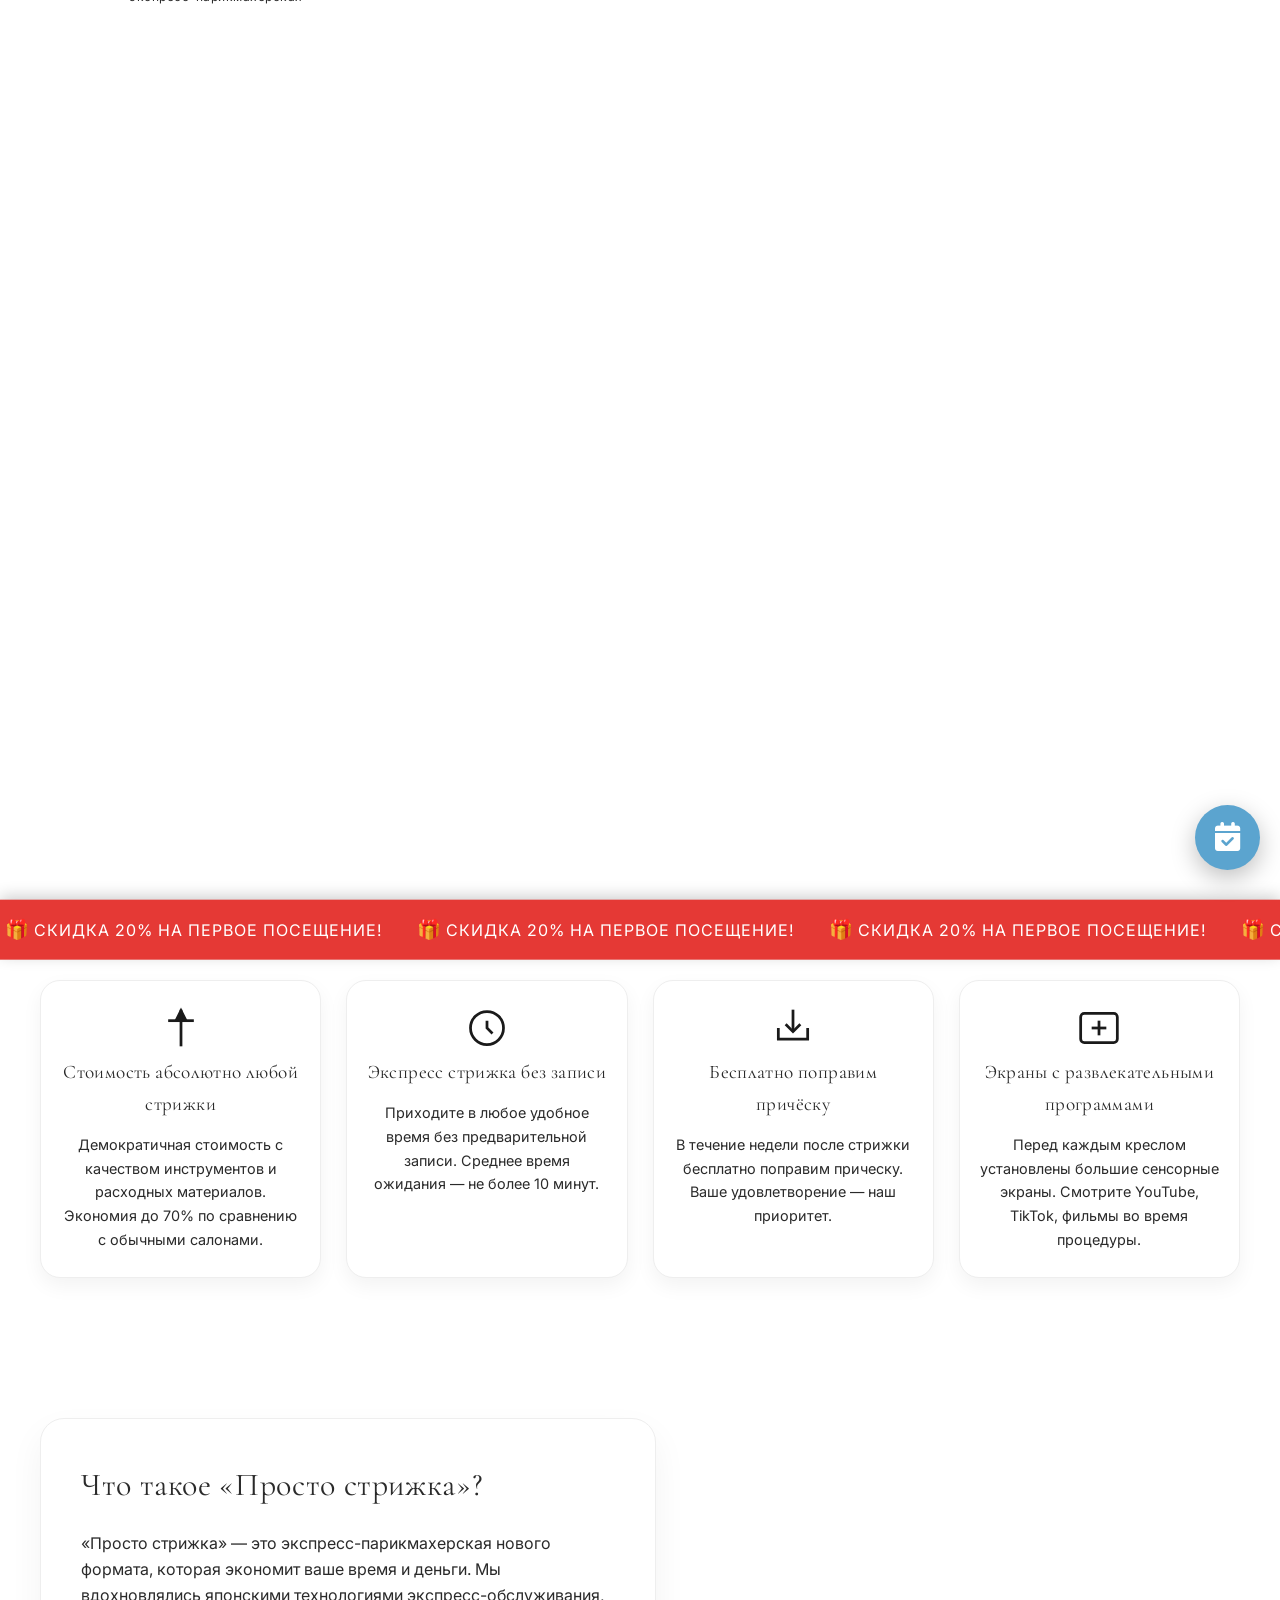
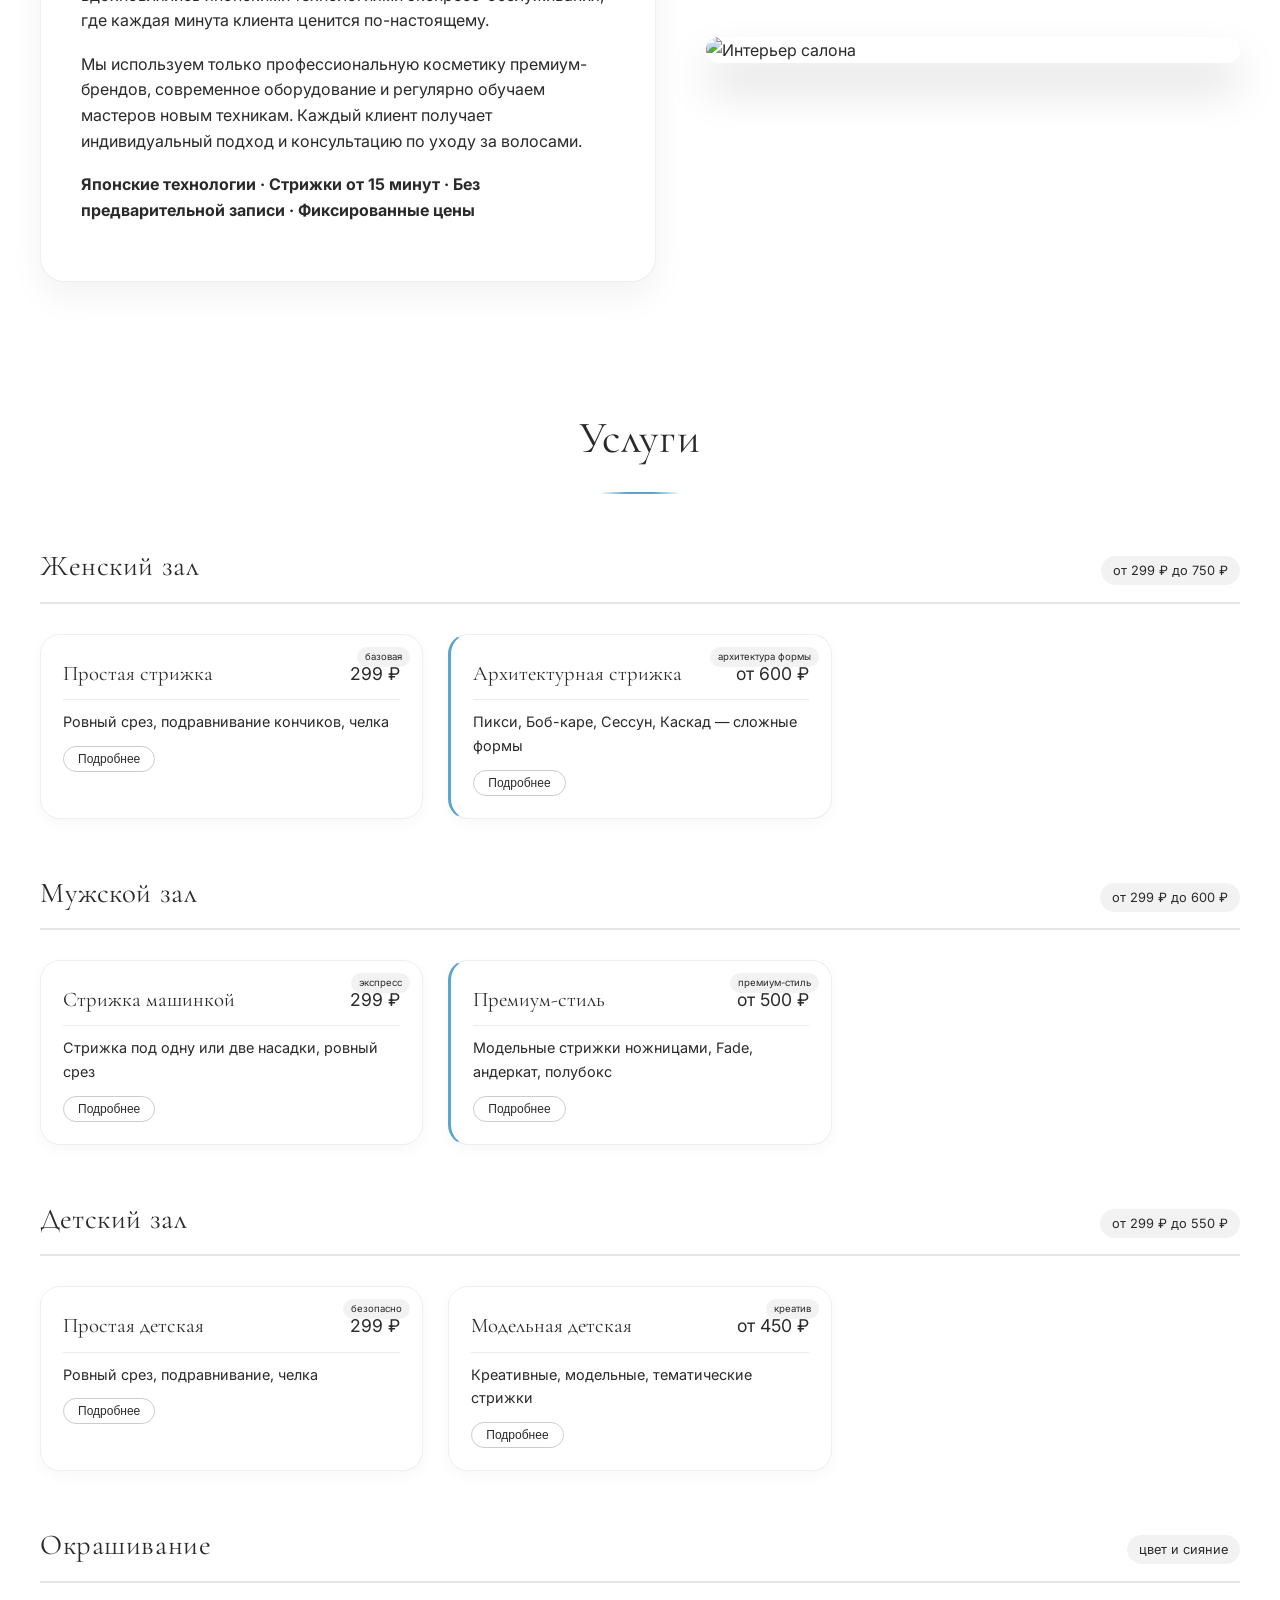
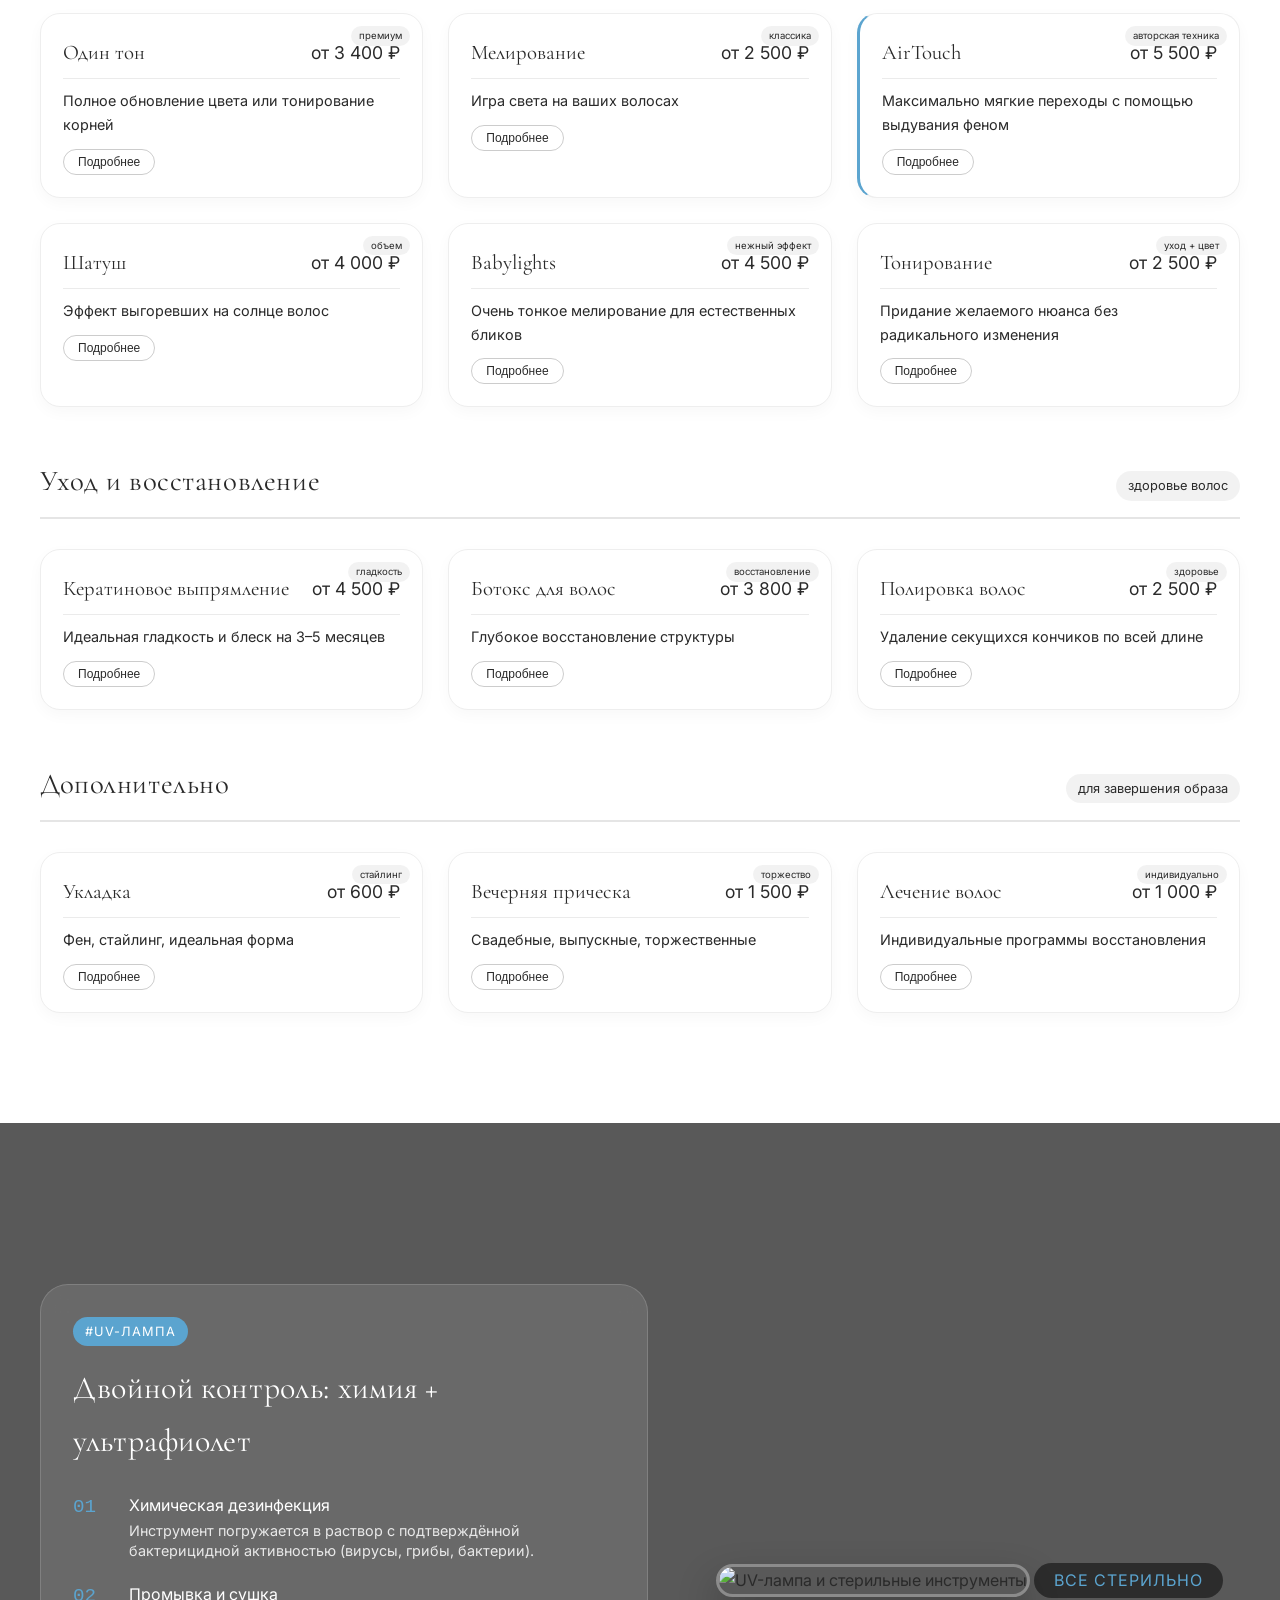
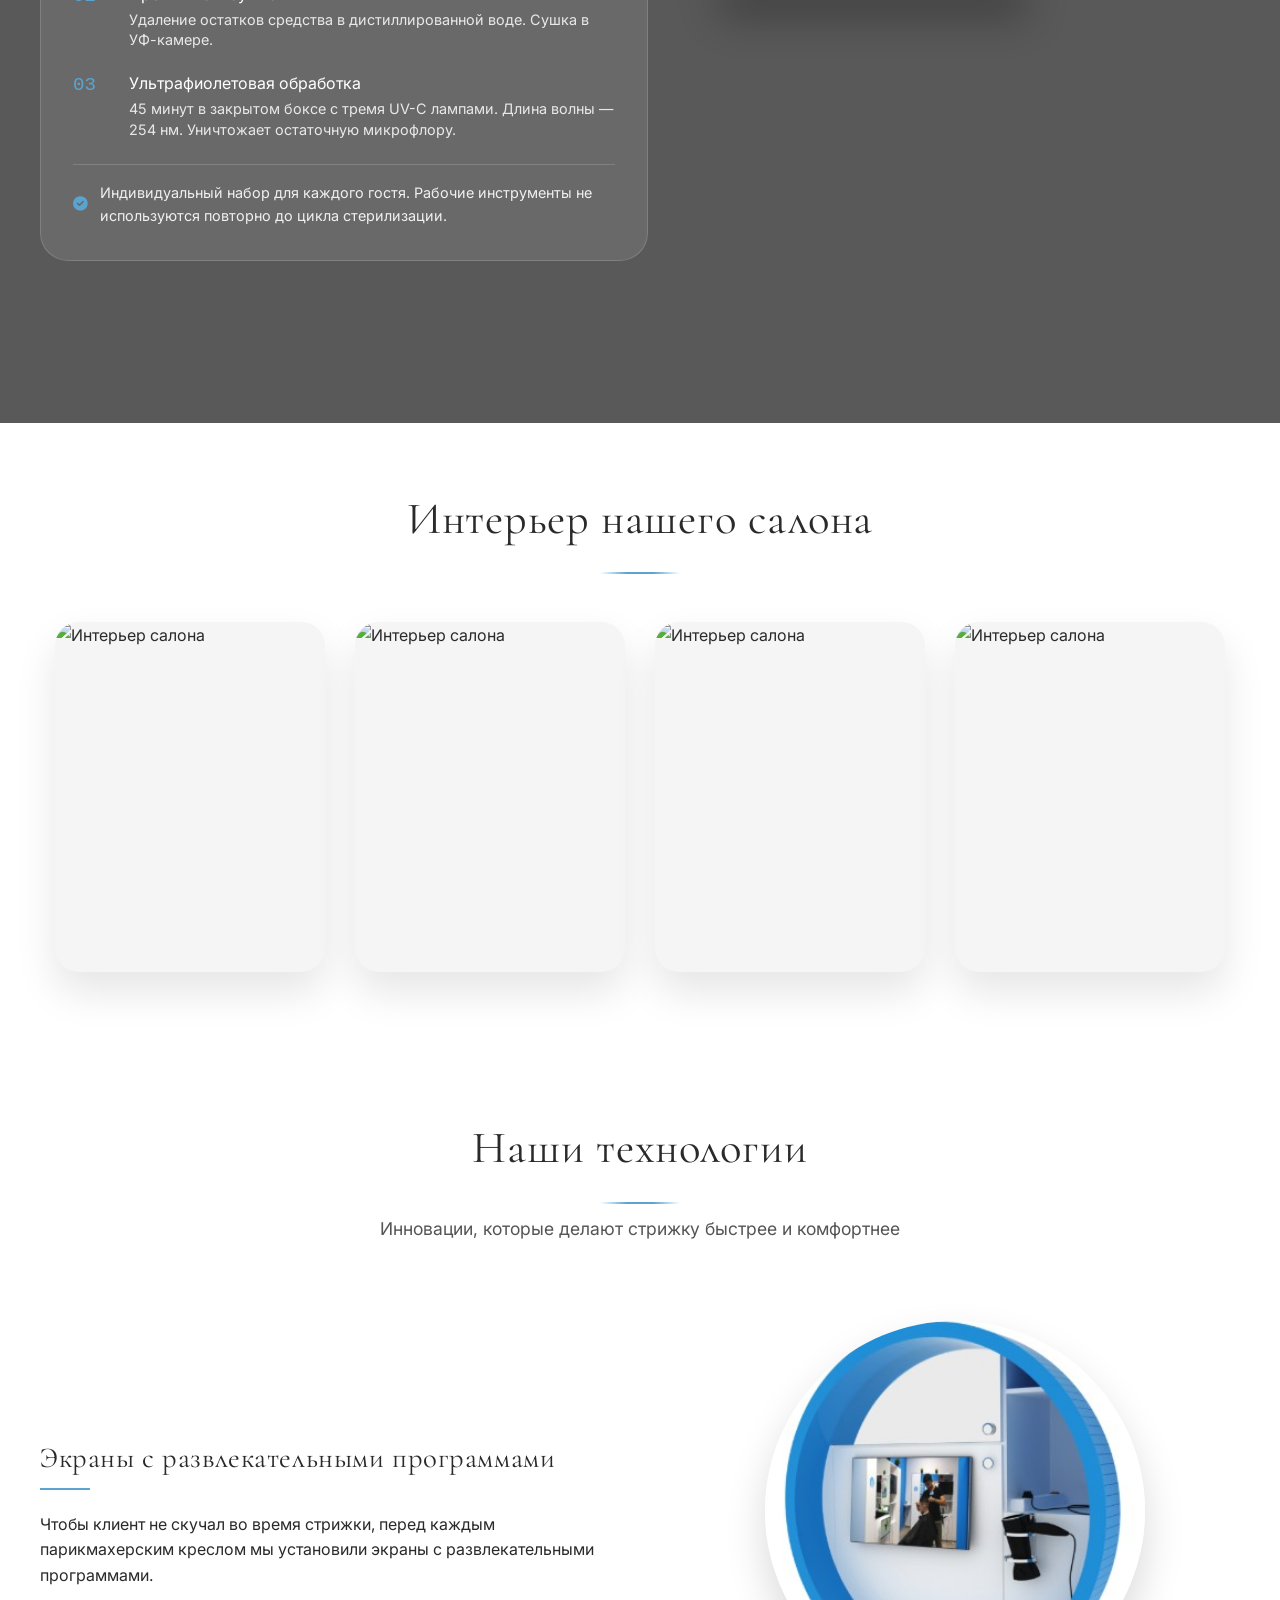
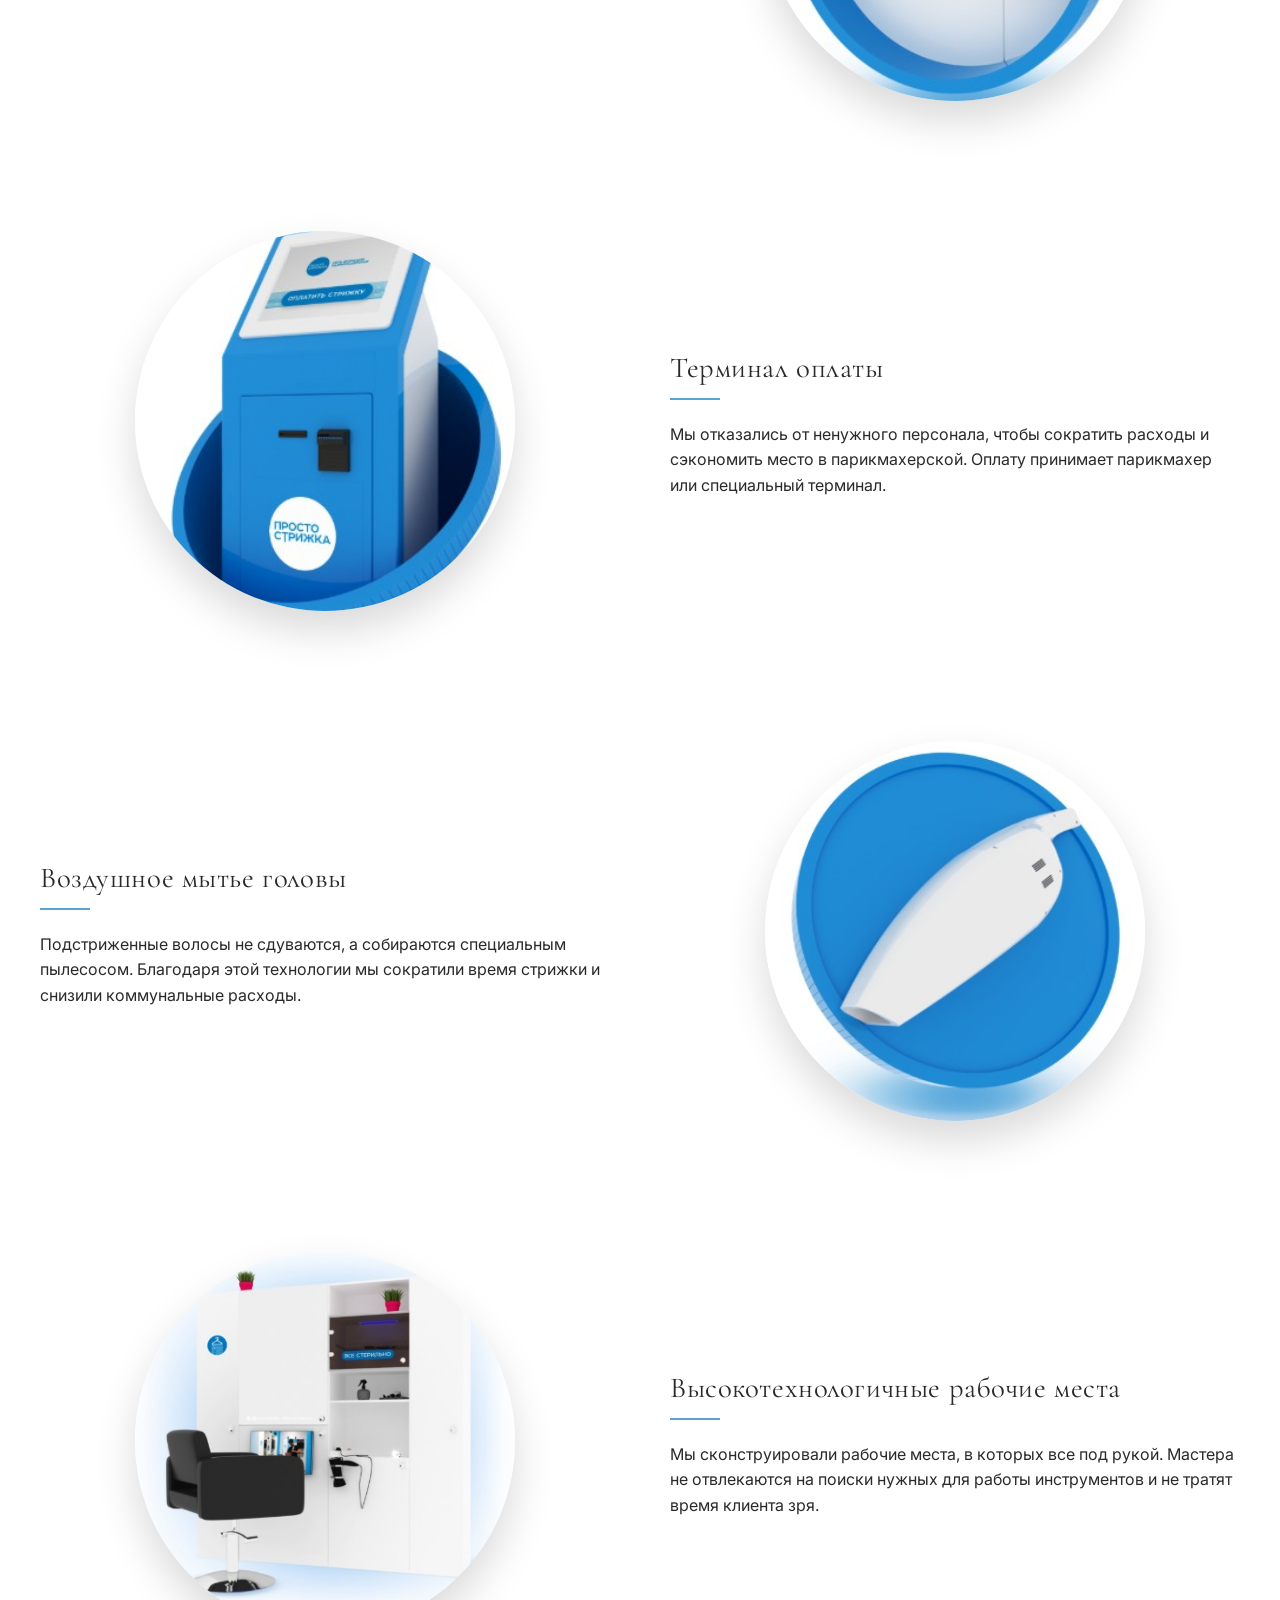
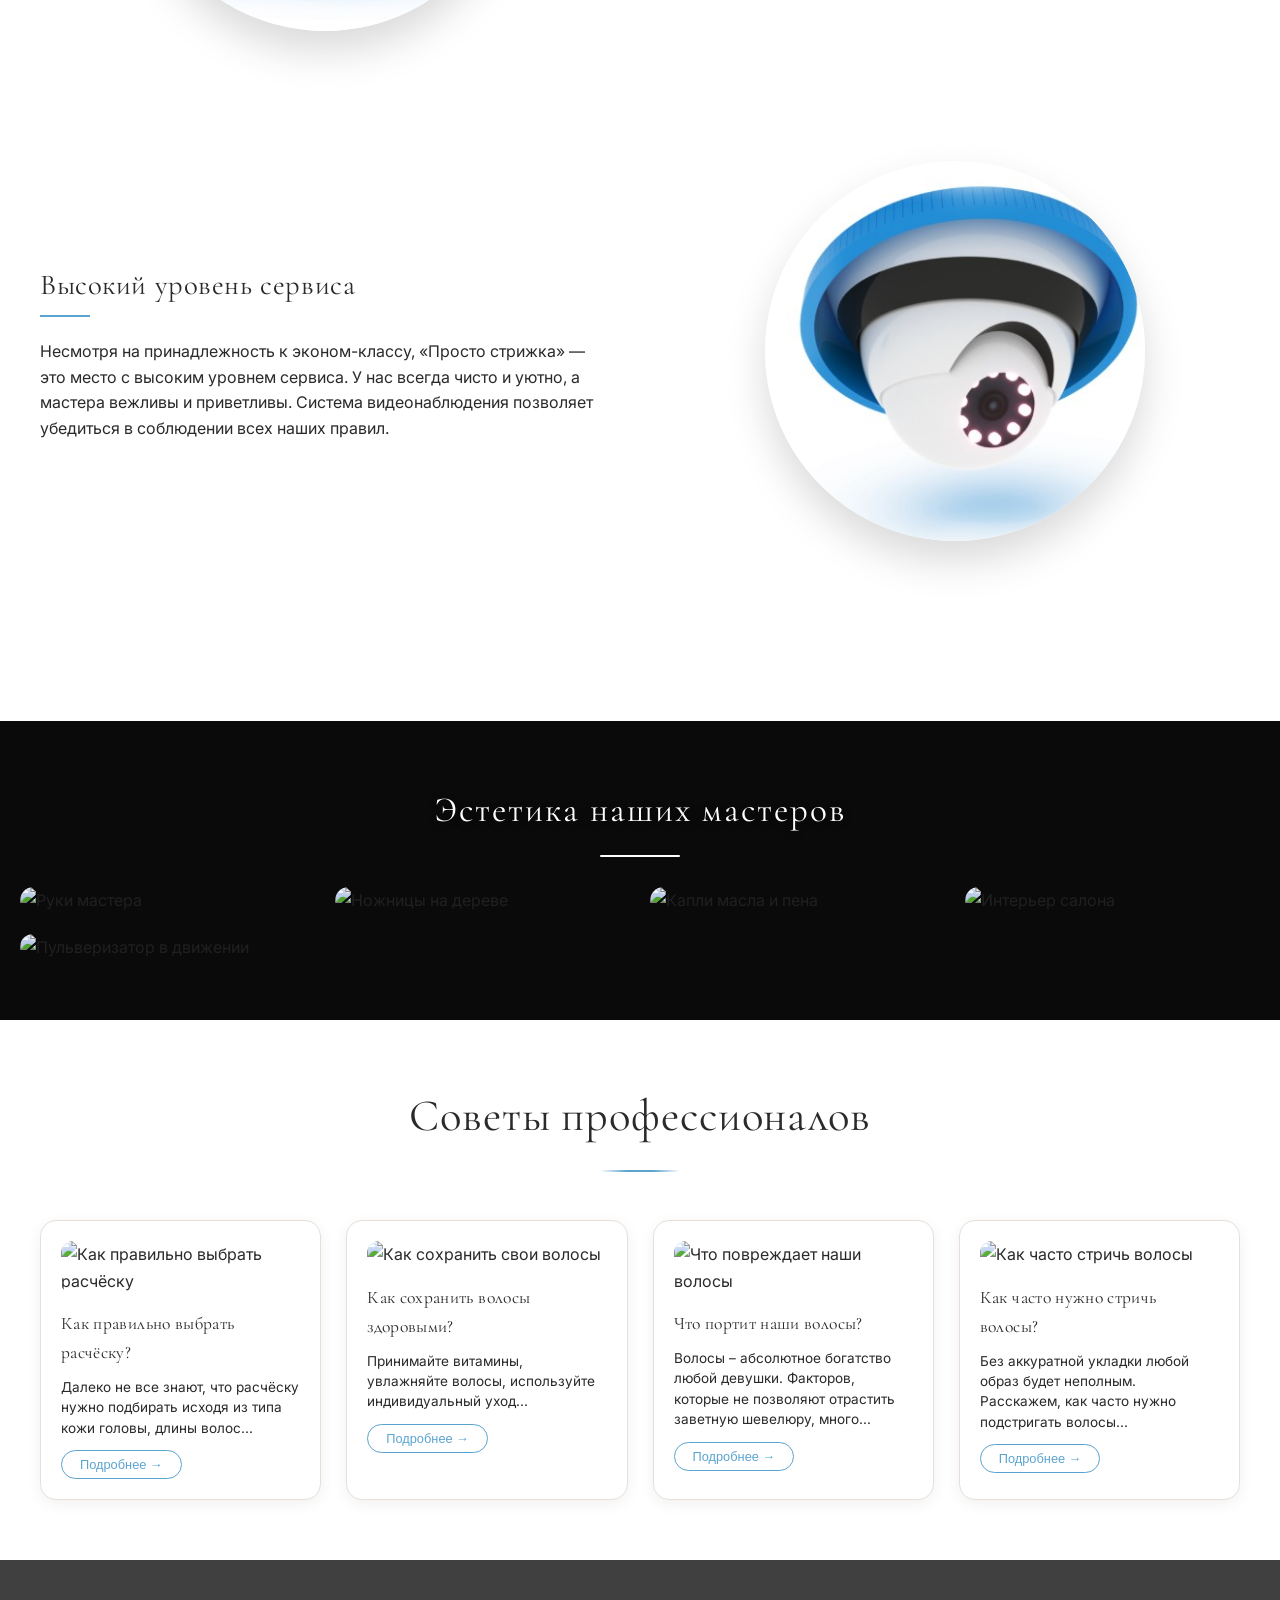
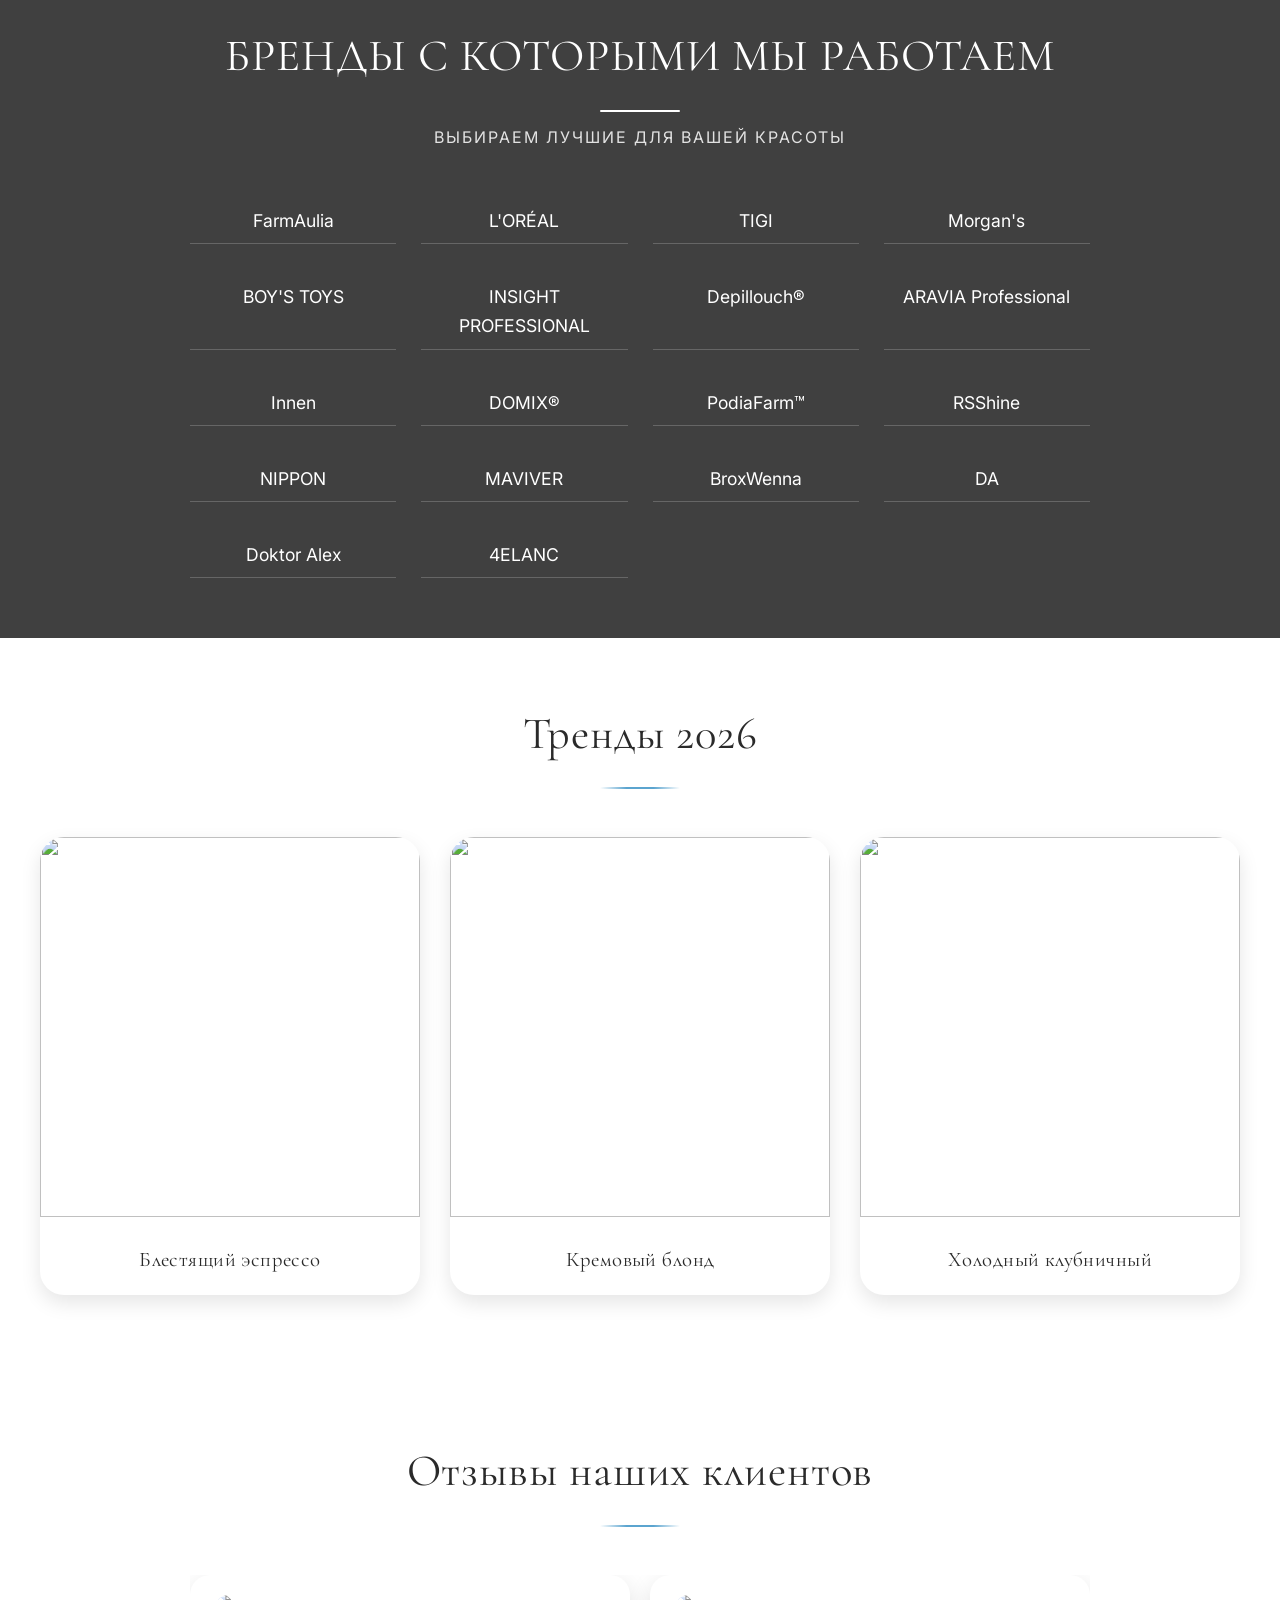
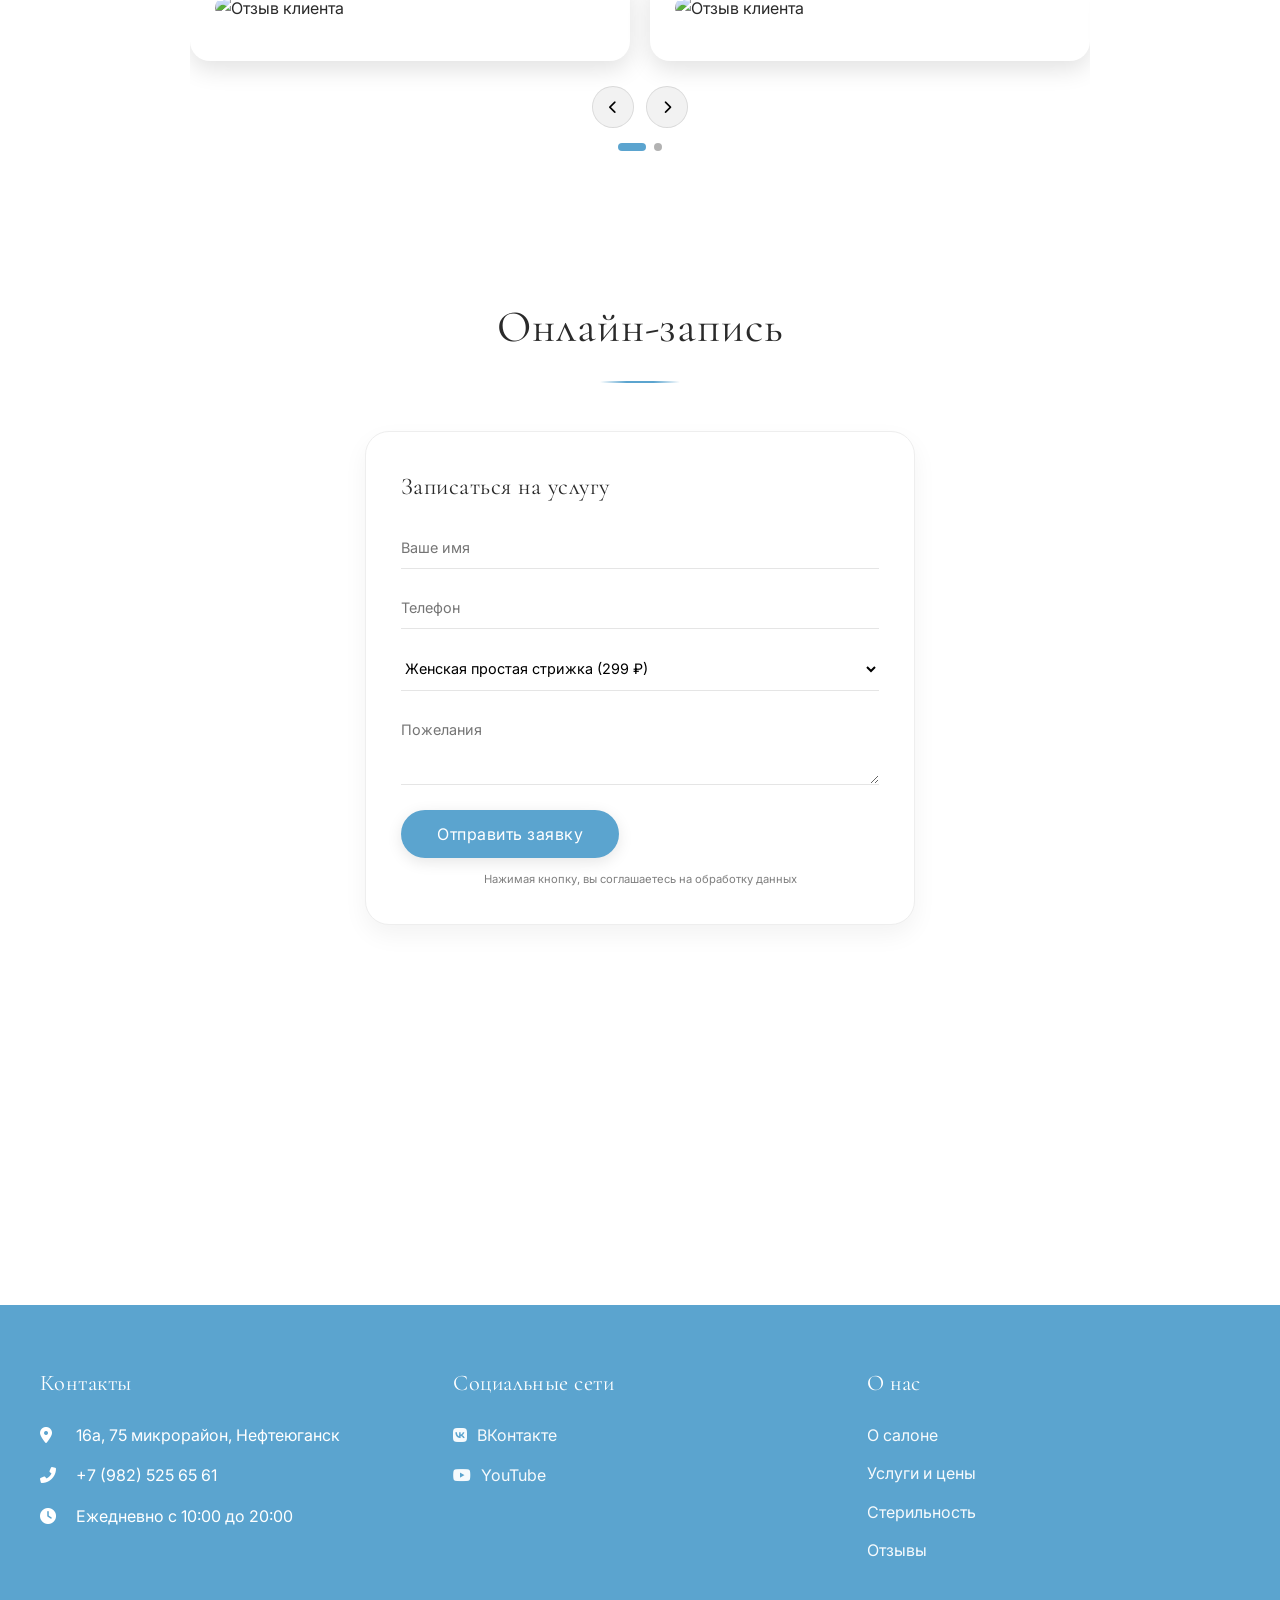
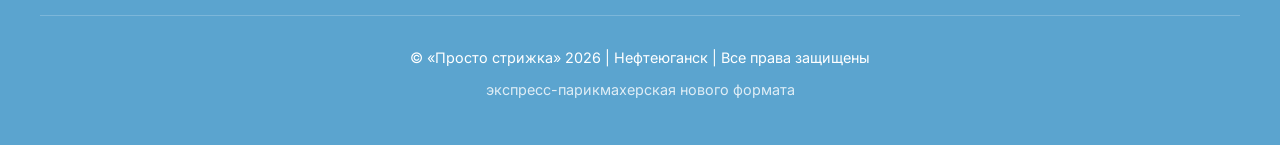
==== index.html @ 7e56ff5d "Update index.html" ====
<!DOCTYPE html>
<html lang="ru">
<head>
    <meta charset="UTF-8">
    <meta name="viewport" content="width=device-width, initial-scale=1.0, maximum-scale=1.0, user-scalable=yes">
    <meta name="description" content="Экспресс-парикмахерская «Просто стрижка» в Нефтеюганске. Стрижки от 299 ₽, окрашивание, уход. Абсолютная стерильность и премиальный сервис.">
    <title>Просто стрижка | Экспресс-парикмахерская в Нефтеюганске</title>
    <link rel="preconnect" href="https://fonts.googleapis.com">
    <link rel="preconnect" href="https://fonts.gstatic.com" crossorigin>
    <link href="https://fonts.googleapis.com/css2?family=Inter:opsz,wght@14..32,300;400;500;600;700;800&family=Cormorant+Garamond:wght@300;400;500;600;700&display=swap" rel="stylesheet">
    <link rel="stylesheet" href="https://cdnjs.cloudflare.com/ajax/libs/font-awesome/6.0.0-beta3/css/all.min.css">
    <link rel="stylesheet" href="style.css">
</head>
<body>

<header id="mainHeader">
    <div class="container header-content">
        <div class="logo-container">
            <img class="logo-img" src="https://avatars.mds.yandex.net/get-altay/2369616/2a000001750e7585d3fc89d30be9c4c4d6e3/S_height" alt="Логотип">
            <div class="logo-text">
                <div class="logo-title">ПРОСТО СТРИЖКА</div>
                <span class="logo-subtitle">экспресс-парикмахерская</span>
            </div>
        </div>
        <div class="burger-menu" id="burgerMenu">
            <span></span>
            <span></span>
            <span></span>
        </div>
        <div class="nav-links" id="navLinks">
            <a href="#about">О нас</a>
            <a href="#services">Услуги</a>
            <a href="#sterility">Стерильность</a>
            <a href="#interior">Интерьер</a>
            <a href="#features">Технологии</a>
            <a href="#aesthetics">Эстетика</a>
            <a href="#tips">Советы</a>
            <a href="#brands">Бренды</a>
            <a href="#trends">Тренды</a>
            <a href="#reviews">Отзывы</a>
        </div>
    </div>
</header>

<a href="#booking" class="floating-btn" id="floatingBtn">
    <i class="fas fa-calendar-check"></i>
    <span>Онлайн-запись</span>
</a>

<!-- БЕГУЩАЯ СТРОКА -->
<div class="fixed-marquee" id="fixedMarquee">
    <div class="marquee-content">
        <span class="discount-icon">🎁</span><span class="discount-text">СКИДКА 20% НА ПЕРВОЕ ПОСЕЩЕНИЕ!</span><span class="discount-icon">🎁</span><span class="discount-text">СКИДКА 20% НА ПЕРВОЕ ПОСЕЩЕНИЕ!</span><span class="discount-icon">🎁</span><span class="discount-text">СКИДКА 20% НА ПЕРВОЕ ПОСЕЩЕНИЕ!</span><span class="discount-icon">🎁</span><span class="discount-text">СКИДКА 20% НА ПЕРВОЕ ПОСЕЩЕНИЕ!</span><span class="discount-icon">🎁</span><span class="discount-text">СКИДКА 20% НА ПЕРВОЕ ПОСЕЩЕНИЕ!</span><span class="discount-icon">🎁</span><span class="discount-text">СКИДКА 20% НА ПЕРВОЕ ПОСЕЩЕНИЕ!</span><span class="discount-icon">🎁</span><span class="discount-text">СКИДКА 20% НА ПЕРВОЕ ПОСЕЩЕНИЕ!</span><span class="discount-icon">🎁</span><span class="discount-text">СКИДКА 20% НА ПЕРВОЕ ПОСЕЩЕНИЕ!</span>
    </div>
</div>

<main>
    <section class="hero">
        <div class="container hero-content"></div>
    </section>

    <section class="section-padding features-section">
        <div class="container">
            <div class="features-grid">
                <div class="feature-card">
                    <div class="feature-icon"><svg width="44" height="44" viewBox="0 0 24 24" fill="none"><path d="M12 2L15 8H9L12 2Z" fill="#1A1A1A" stroke="#1A1A1A"/><path d="M12 2V22" stroke="#1A1A1A" stroke-width="1.5"/><path d="M5 8H19" stroke="#1A1A1A" stroke-width="1.5"/></svg></div>
                    <h3>Стоимость абсолютно любой стрижки</h3>
                    <p>Демократичная стоимость с качеством инструментов и расходных материалов. Экономия до 70% по сравнению с обычными салонами.</p>
                </div>
                <div class="feature-card">
                    <div class="feature-icon"><svg width="44" height="44" viewBox="0 0 24 24" fill="none"><circle cx="12" cy="12" r="9" stroke="#1A1A1A" stroke-width="1.5"/><path d="M12 8V12L15 15" stroke="#1A1A1A" stroke-width="1.5"/></svg></div>
                    <h3>Экспресс стрижка без записи</h3>
                    <p>Приходите в любое удобное время без предварительной записи. Среднее время ожидания — не более 10 минут.</p>
                </div>
                <div class="feature-card">
                    <div class="feature-icon"><svg width="44" height="44" viewBox="0 0 24 24" fill="none"><path d="M20 12V18H4V12" stroke="#1A1A1A" stroke-width="1.5"/><path d="M12 2V14" stroke="#1A1A1A" stroke-width="1.5"/><path d="M8 10L12 14L16 10" stroke="#1A1A1A" stroke-width="1.5"/></svg></div>
                    <h3>Бесплатно поправим причёску</h3>
                    <p>В течение недели после стрижки бесплатно поправим прическу. Ваше удовлетворение — наш приоритет.</p>
                </div>
                <div class="feature-card">
                    <div class="feature-icon"><svg width="44" height="44" viewBox="0 0 24 24" fill="none"><rect x="2" y="4" width="20" height="16" rx="2" stroke="#1A1A1A" stroke-width="1.5"/><path d="M8 12H16" stroke="#1A1A1A" stroke-width="1.5"/><path d="M12 8V16" stroke="#1A1A1A" stroke-width="1.5"/></svg></div>
                    <h3>Экраны с развлекательными программами</h3>
                    <p>Перед каждым креслом установлены большие сенсорные экраны. Смотрите YouTube, TikTok, фильмы во время процедуры.</p>
                </div>
            </div>
        </div>
    </section>

    <section id="about" class="section-padding about-block">
        <div class="container about-content">
            <div class="about-text">
                <h3>Что такое «Просто стрижка»?</h3>
                <p>«Просто стрижка» — это экспресс-парикмахерская нового формата, которая экономит ваше время и деньги. Мы вдохновлялись японскими технологиями экспресс-обслуживания, где каждая минута клиента ценится по-настоящему.</p>
                <p>Мы используем только профессиональную косметику премиум-брендов, современное оборудование и регулярно обучаем мастеров новым техникам. Каждый клиент получает индивидуальный подход и консультацию по уходу за волосами.</p>
                <p><strong>Японские технологии · Стрижки от 15 минут · Без предварительной записи · Фиксированные цены</strong></p>
            </div>
            <div class="about-image">
                <img src="https://lh6.googleusercontent.com/proxy/D3lMmmr9z_qDONvoDU5z3NhKhPewVeHswWDCYJsMVS_Ircuypw1_5hx6X7KLfdEgjbaGpzyxsQB_GWnEeGwAA0pbI1xoWS_jg2i3LjBKcacIyG-m0lN5kjylAWhXzZ5jQkn9RA" alt="Интерьер салона">
            </div>
        </div>
    </section>

    <section id="services" class="services-section">
        <div class="container">
            <div class="section-header">
                <h2>Услуги</h2>
                <div class="section-line"></div>
            </div>
            
            <!-- Женский зал -->
            <div class="services-category">
                <div class="category-header">
                    <h3 class="category-title-light">Женский зал</h3>
                    <span class="category-tag">от 299 ₽ до 750 ₽</span>
                </div>
                <div class="services-grid">
                    <div class="service-card">
                        <div class="service-main">
                            <div class="service-name">Простая стрижка</div>
                            <div class="service-price">299 ₽</div>
                        </div>
                        <div class="service-short-desc">Ровный срез, подравнивание кончиков, челка</div>
                        <button class="service-detail-btn" data-service="simple_woman">Подробнее</button>
                        <div class="service-details-wrapper" style="display: none;">
                            <div class="details-grid">
                                <div class="detail-item"><span class="detail-label">Подравнивание кончиков</span><span class="detail-value">299 ₽</span></div>
                                <div class="detail-item"><span class="detail-label">Ровный срез любой длины</span><span class="detail-value">299 ₽</span></div>
                                <div class="detail-item"><span class="detail-label">Оформление челки</span><span class="detail-value">299 ₽</span></div>
                            </div>
                            <div class="service-time">⏱ 15–20 минут</div>
                            <div class="service-photo-center">
                                <button class="service-photo-btn" data-photo="simple_woman">📷 Посмотреть фото</button>
                            </div>
                        </div>
                        <div class="service-stamp">базовая</div>
                    </div>

                    <div class="service-card featured">
                        <div class="service-main">
                            <div class="service-name">Архитектурная стрижка</div>
                            <div class="service-price">от 600 ₽</div>
                        </div>
                        <div class="service-short-desc">Пикси, Боб-каре, Сессун, Каскад — сложные формы</div>
                        <button class="service-detail-btn" data-service="architectural_woman">Подробнее</button>
                        <div class="service-details-wrapper" style="display: none;">
                            <div class="details-grid">
                                <div class="detail-item"><span class="detail-label">Пикси</span><span class="detail-value">650 ₽</span></div>
                                <div class="detail-item"><span class="detail-label">Боб-каре</span><span class="detail-value">650 ₽</span></div>
                                <div class="detail-item"><span class="detail-label">Сессун</span><span class="detail-value">700 ₽</span></div>
                                <div class="detail-item"><span class="detail-label">Каскад / Лесенка</span><span class="detail-value">600 ₽</span></div>
                                <div class="detail-item"><span class="detail-label">Градуированные стрижки</span><span class="detail-value">650 ₽</span></div>
                                <div class="detail-item"><span class="detail-label">Многослойные техники</span><span class="detail-value">750 ₽</span></div>
                            </div>
                            <div class="service-time">⏱ 30–45 минут</div>
                            <div class="service-photo-center">
                                <button class="service-photo-btn" data-photo="architectural_woman">📷 Посмотреть фото</button>
                            </div>
                        </div>
                        <div class="service-stamp">архитектура формы</div>
                    </div>
                </div>
            </div>

            <!-- Мужской зал -->
            <div class="services-category">
                <div class="category-header">
                    <h3 class="category-title-light">Мужской зал</h3>
                    <span class="category-tag">от 299 ₽ до 600 ₽</span>
                </div>
                <div class="services-grid">
                    <div class="service-card">
                        <div class="service-main">
                            <div class="service-name">Стрижка машинкой</div>
                            <div class="service-price">299 ₽</div>
                        </div>
                        <div class="service-short-desc">Стрижка под одну или две насадки, ровный срез</div>
                        <button class="service-detail-btn" data-service="simple_man">Подробнее</button>
                        <div class="service-details-wrapper" style="display: none;">
                            <div class="details-grid">
                                <div class="detail-item"><span class="detail-label">Под насадку (1-3 номера)</span><span class="detail-value">299 ₽</span></div>
                                <div class="detail-item"><span class="detail-label">Ровный срез машинкой</span><span class="detail-value">299 ₽</span></div>
                            </div>
                            <div class="service-time">⏱ 10–15 минут</div>
                            <div class="service-photo-center">
                                <button class="service-photo-btn" data-photo="simple_man">📷 Посмотреть фото</button>
                            </div>
                        </div>
                        <div class="service-stamp">экспресс</div>
                    </div>

                    <div class="service-card featured">
                        <div class="service-main">
                            <div class="service-name">Премиум-стиль</div>
                            <div class="service-price">от 500 ₽</div>
                        </div>
                        <div class="service-short-desc">Модельные стрижки ножницами, Fade, андеркат, полубокс</div>
                        <button class="service-detail-btn" data-service="premium_man">Подробнее</button>
                        <div class="service-details-wrapper" style="display: none;">
                            <div class="details-grid">
                                <div class="detail-item"><span class="detail-label">Fade (градиентная)</span><span class="detail-value">600 ₽</span></div>
                                <div class="detail-item"><span class="detail-label">Андеркат</span><span class="detail-value">550 ₽</span></div>
                                <div class="detail-item"><span class="detail-label">Полубокс</span><span class="detail-value">500 ₽</span></div>
                                <div class="detail-item"><span class="detail-label">Стрижка ножницами</span><span class="detail-value">550 ₽</span></div>
                                <div class="detail-item"><span class="detail-label">Текстурная стрижка</span><span class="detail-value">600 ₽</span></div>
                                <div class="detail-item"><span class="detail-label">Оформление бороды</span><span class="detail-value">200 ₽</span></div>
                            </div>
                            <div class="service-time">⏱ 25–40 минут</div>
                            <div class="service-photo-center">
                                <button class="service-photo-btn" data-photo="premium_man">📷 Посмотреть фото</button>
                            </div>
                        </div>
                        <div class="service-stamp">премиум-стиль</div>
                    </div>
                </div>
            </div>

            <!-- Детский зал -->
            <div class="services-category">
                <div class="category-header">
                    <h3 class="category-title-light">Детский зал</h3>
                    <span class="category-tag">от 299 ₽ до 550 ₽</span>
                </div>
                <div class="services-grid">
                    <div class="service-card">
                        <div class="service-main">
                            <div class="service-name">Простая детская</div>
                            <div class="service-price">299 ₽</div>
                        </div>
                        <div class="service-short-desc">Ровный срез, подравнивание, челка</div>
                        <button class="service-detail-btn" data-service="simple_kid">Подробнее</button>
                        <div class="service-details-wrapper" style="display: none;">
                            <div class="details-grid">
                                <div class="detail-item"><span class="detail-label">До 3 лет (первая стрижка)</span><span class="detail-value">299 ₽</span></div>
                                <div class="detail-item"><span class="detail-label">От 3 до 7 лет — простая</span><span class="detail-value">299 ₽</span></div>
                                <div class="detail-item"><span class="detail-label">От 7 до 12 лет — простая</span><span class="detail-value">299 ₽</span></div>
                                <div class="detail-item"><span class="detail-label">Оформление челки</span><span class="detail-value">150 ₽</span></div>
                            </div>
                            <div class="service-time">⏱ 15–20 минут</div>
                            <div class="service-photo-center">
                                <button class="service-photo-btn" data-photo="simple_kid">📷 Посмотреть фото</button>
                            </div>
                        </div>
                        <div class="service-stamp">безопасно</div>
                    </div>

                    <div class="service-card">
                        <div class="service-main">
                            <div class="service-name">Модельная детская</div>
                            <div class="service-price">от 450 ₽</div>
                        </div>
                        <div class="service-short-desc">Креативные, модельные, тематические стрижки</div>
                        <button class="service-detail-btn" data-service="model_kid">Подробнее</button>
                        <div class="service-details-wrapper" style="display: none;">
                            <div class="details-grid">
                                <div class="detail-item"><span class="detail-label">Модельная стрижка (каре, боб, каскад)</span><span class="detail-value">450 ₽</span></div>
                                <div class="detail-item"><span class="detail-label">Креативная стрижка</span><span class="detail-value">500 ₽</span></div>
                                <div class="detail-item"><span class="detail-label">Стрижка с узором (мальчики)</span><span class="detail-value">500 ₽</span></div>
                                <div class="detail-item"><span class="detail-label">Подростковая (от 12 лет) сложная</span><span class="detail-value">550 ₽</span></div>
                            </div>
                            <div class="service-time">⏱ 25–35 минут</div>
                            <div class="service-photo-center">
                                <button class="service-photo-btn" data-photo="model_kid">📷 Посмотреть фото</button>
                            </div>
                        </div>
                        <div class="service-stamp">креатив</div>
                    </div>
                </div>
            </div>
            
            <!-- Окрашивание -->
            <div class="services-category">
                <div class="category-header">
                    <h3 class="category-title-light">Окрашивание</h3>
                    <span class="category-tag">цвет и сияние</span>
                </div>
                <div class="services-grid">
                    <div class="service-card">
                        <div class="service-main"><div class="service-name">Один тон</div><div class="service-price">от 3 400 ₽</div></div>
                        <div class="service-short-desc">Полное обновление цвета или тонирование корней</div>
                        <button class="service-detail-btn" data-service="onecolor">Подробнее</button>
                        <div class="service-details-wrapper" style="display: none;">
                            <div class="details-grid">
                                <div class="detail-item"><span class="detail-label">Короткие (до плеч)</span><span class="detail-value">3 400 ₽</span></div>
                                <div class="detail-item"><span class="detail-label">Средние (до лопаток)</span><span class="detail-value">4 100 ₽</span></div>
                                <div class="detail-item"><span class="detail-label">Длинные (ниже лопаток)</span><span class="detail-value">5 300 ₽</span></div>
                                <div class="detail-item"><span class="detail-label">Состав</span><span class="detail-value">L'Oreal / Wella / Matrix</span></div>
                                <div class="detail-item"><span class="detail-label">Время</span><span class="detail-value">1.5–2 часа</span></div>
                            </div>
                            <div class="service-photo-center">
                                <button class="service-photo-btn" data-photo="onecolor">📷 Посмотреть фото</button>
                            </div>
                        </div>
                        <div class="service-stamp">премиум</div>
                    </div>

                    <div class="service-card">
                        <div class="service-main"><div class="service-name">Мелирование</div><div class="service-price">от 2 500 ₽</div></div>
                        <div class="service-short-desc">Игра света на ваших волосах</div>
                        <button class="service-detail-btn" data-service="melirovanie">Подробнее</button>
                        <div class="service-details-wrapper" style="display: none;">
                            <div class="details-grid">
                                <div class="detail-item"><span class="detail-label">Короткие (до плеч)</span><span class="detail-value">2 500 ₽</span></div>
                                <div class="detail-item"><span class="detail-label">Средние (до лопаток)</span><span class="detail-value">3 000 ₽</span></div>
                                <div class="detail-item"><span class="detail-label">Длинные (ниже лопаток)</span><span class="detail-value">4 000 ₽</span></div>
                                <div class="detail-item"><span class="detail-label">Техники</span><span class="detail-value">Классическое / венецианское</span></div>
                                <div class="detail-item"><span class="detail-label">Время</span><span class="detail-value">2–3 часа</span></div>
                            </div>
                            <div class="service-photo-center">
                                <button class="service-photo-btn" data-photo="melirovanie">📷 Посмотреть фото</button>
                            </div>
                        </div>
                        <div class="service-stamp">классика</div>
                    </div>

                    <div class="service-card featured">
                        <div class="service-main"><div class="service-name">AirTouch</div><div class="service-price">от 5 500 ₽</div></div>
                        <div class="service-short-desc">Максимально мягкие переходы с помощью выдувания феном</div>
                        <button class="service-detail-btn" data-service="airtouch">Подробнее</button>
                        <div class="service-details-wrapper" style="display: none;">
                            <div class="details-grid">
                                <div class="detail-item"><span class="detail-label">Короткие (до плеч)</span><span class="detail-value">5 500 ₽</span></div>
                                <div class="detail-item"><span class="detail-label">Средние (до лопаток)</span><span class="detail-value">6 500 ₽</span></div>
                                <div class="detail-item"><span class="detail-label">Длинные (ниже лопаток)</span><span class="detail-value">8 500 ₽</span></div>
                                <div class="detail-item"><span class="detail-label">Техника</span><span class="detail-value">Выдувание феном</span></div>
                                <div class="detail-item"><span class="detail-label">Время</span><span class="detail-value">2.5–3.5 часа</span></div>
                            </div>
                            <div class="service-photo-center">
                                <button class="service-photo-btn" data-photo="airtouch">📷 Посмотреть фото</button>
                            </div>
                        </div>
                        <div class="service-stamp">авторская техника</div>
                    </div>

                    <div class="service-card">
                        <div class="service-main"><div class="service-name">Шатуш</div><div class="service-price">от 4 000 ₽</div></div>
                        <div class="service-short-desc">Эффект выгоревших на солнце волос</div>
                        <button class="service-detail-btn" data-service="shatush">Подробнее</button>
                        <div class="service-details-wrapper" style="display: none;">
                            <div class="details-grid">
                                <div class="detail-item"><span class="detail-label">Короткие (до плеч)</span><span class="detail-value">4 000 ₽</span></div>
                                <div class="detail-item"><span class="detail-label">Средние (до лопаток)</span><span class="detail-value">5 000 ₽</span></div>
                                <div class="detail-item"><span class="detail-label">Длинные (ниже лопаток)</span><span class="detail-value">6 500 ₽</span></div>
                                <div class="detail-item"><span class="detail-label">Техника</span><span class="detail-value">Вытягивание цвета</span></div>
                                <div class="detail-item"><span class="detail-label">Время</span><span class="detail-value">2–2.5 часа</span></div>
                            </div>
                            <div class="service-photo-center">
                                <button class="service-photo-btn" data-photo="shatush">📷 Посмотреть фото</button>
                            </div>
                        </div>
                        <div class="service-stamp">объем</div>
                    </div>

                    <div class="service-card">
                        <div class="service-main"><div class="service-name">Babylights</div><div class="service-price">от 4 500 ₽</div></div>
                        <div class="service-short-desc">Очень тонкое мелирование для естественных бликов</div>
                        <button class="service-detail-btn" data-service="babylights">Подробнее</button>
                        <div class="service-details-wrapper" style="display: none;">
                            <div class="details-grid">
                                <div class="detail-item"><span class="detail-label">Короткие (до плеч)</span><span class="detail-value">4 500 ₽</span></div>
                                <div class="detail-item"><span class="detail-label">Средние (до лопаток)</span><span class="detail-value">6 000 ₽</span></div>
                                <div class="detail-item"><span class="detail-label">Длинные (ниже лопаток)</span><span class="detail-value">8 000 ₽</span></div>
                                <div class="detail-item"><span class="detail-label">Эффект</span><span class="detail-value">Мягкие нежные блики</span></div>
                                <div class="detail-item"><span class="detail-label">Время</span><span class="detail-value">2–3 часа</span></div>
                            </div>
                            <div class="service-photo-center">
                                <button class="service-photo-btn" data-photo="babylights">📷 Посмотреть фото</button>
                            </div>
                        </div>
                        <div class="service-stamp">нежный эффект</div>
                    </div>

                    <div class="service-card">
                        <div class="service-main"><div class="service-name">Тонирование</div><div class="service-price">от 2 500 ₽</div></div>
                        <div class="service-short-desc">Придание желаемого нюанса без радикального изменения</div>
                        <button class="service-detail-btn" data-service="toning">Подробнее</button>
                        <div class="service-details-wrapper" style="display: none;">
                            <div class="details-grid">
                                <div class="detail-item"><span class="detail-label">Короткие (до плеч)</span><span class="detail-value">2 500 ₽</span></div>
                                <div class="detail-item"><span class="detail-label">Средние (до лопаток)</span><span class="detail-value">3 000 ₽</span></div>
                                <div class="detail-item"><span class="detail-label">Длинные (ниже лопаток)</span><span class="detail-value">4 000 ₽</span></div>
                                <div class="detail-item"><span class="detail-label">Состав</span><span class="detail-value">Без аммиака</span></div>
                                <div class="detail-item"><span class="detail-label">Время</span><span class="detail-value">1–1.5 часа</span></div>
                            </div>
                            <div class="service-photo-center">
                                <button class="service-photo-btn" data-photo="toning">📷 Посмотреть фото</button>
                            </div>
                        </div>
                        <div class="service-stamp">уход + цвет</div>
                    </div>
                </div>
            </div>
            
            <!-- Уход и восстановление -->
            <div class="services-category">
                <div class="category-header">
                    <h3 class="category-title-light">Уход и восстановление</h3>
                    <span class="category-tag">здоровье волос</span>
                </div>
                <div class="services-grid">
                    <div class="service-card">
                        <div class="service-main"><div class="service-name">Кератиновое выпрямление</div><div class="service-price">от 4 500 ₽</div></div>
                        <div class="service-short-desc">Идеальная гладкость и блеск на 3–5 месяцев</div>
                        <button class="service-detail-btn" data-service="keratin">Подробнее</button>
                        <div class="service-details-wrapper" style="display: none;">
                            <div class="details-grid">
                                <div class="detail-item"><span class="detail-label">Короткие (до плеч)</span><span class="detail-value">4 500 ₽</span></div>
                                <div class="detail-item"><span class="detail-label">Средние (до лопаток)</span><span class="detail-value">5 500 ₽</span></div>
                                <div class="detail-item"><span class="detail-label">Длинные (ниже лопаток)</span><span class="detail-value">7 000 ₽</span></div>
                                <div class="detail-item"><span class="detail-label">Эффект</span><span class="detail-value">Полное выпрямление</span></div>
                                <div class="detail-item"><span class="detail-label">Время</span><span class="detail-value">2–3 часа</span></div>
                            </div>
                            <div class="service-photo-center">
                                <button class="service-photo-btn" data-photo="keratin">📷 Посмотреть фото</button>
                            </div>
                        </div>
                        <div class="service-stamp">гладкость</div>
                    </div>

                    <div class="service-card">
                        <div class="service-main"><div class="service-name">Ботокс для волос</div><div class="service-price">от 3 800 ₽</div></div>
                        <div class="service-short-desc">Глубокое восстановление структуры</div>
                        <button class="service-detail-btn" data-service="botox">Подробнее</button>
                        <div class="service-details-wrapper" style="display: none;">
                            <div class="details-grid">
                                <div class="detail-item"><span class="detail-label">Короткие (до плеч)</span><span class="detail-value">3 800 ₽</span></div>
                                <div class="detail-item"><span class="detail-label">Средние (до лопаток)</span><span class="detail-value">4 500 ₽</span></div>
                                <div class="detail-item"><span class="detail-label">Длинные (ниже лопаток)</span><span class="detail-value">6 000 ₽</span></div>
                                <div class="detail-item"><span class="detail-label">Состав</span><span class="detail-value">Гиалуроновая кислота</span></div>
                                <div class="detail-item"><span class="detail-label">Время</span><span class="detail-value">1.5–2 часа</span></div>
                            </div>
                            <div class="service-photo-center">
                                <button class="service-photo-btn" data-photo="botox">📷 Посмотреть фото</button>
                            </div>
                        </div>
                        <div class="service-stamp">восстановление</div>
                    </div>

                    <div class="service-card">
                        <div class="service-main"><div class="service-name">Полировка волос</div><div class="service-price">от 2 500 ₽</div></div>
                        <div class="service-short-desc">Удаление секущихся кончиков по всей длине</div>
                        <button class="service-detail-btn" data-service="polishing">Подробнее</button>
                        <div class="service-details-wrapper" style="display: none;">
                            <div class="details-grid">
                                <div class="detail-item"><span class="detail-label">Короткие (до плеч)</span><span class="detail-value">2 500 ₽</span></div>
                                <div class="detail-item"><span class="detail-label">Средние (до лопаток)</span><span class="detail-value">3 000 ₽</span></div>
                                <div class="detail-item"><span class="detail-label">Длинные (ниже лопаток)</span><span class="detail-value">4 000 ₽</span></div>
                                <div class="detail-item"><span class="detail-label">Техника</span><span class="detail-value">Специальная машинка</span></div>
                                <div class="detail-item"><span class="detail-label">Время</span><span class="detail-value">30–60 минут</span></div>
                            </div>
                            <div class="service-photo-center">
                                <button class="service-photo-btn" data-photo="polishing">📷 Посмотреть фото</button>
                            </div>
                        </div>
                        <div class="service-stamp">здоровье</div>
                    </div>
                </div>
            </div>
            
            <!-- Дополнительно -->
            <div class="services-category">
                <div class="category-header">
                    <h3 class="category-title-light">Дополнительно</h3>
                    <span class="category-tag">для завершения образа</span>
                </div>
                <div class="services-grid">
                    <div class="service-card">
                        <div class="service-main"><div class="service-name">Укладка</div><div class="service-price">от 600 ₽</div></div>
                        <div class="service-short-desc">Фен, стайлинг, идеальная форма</div>
                        <button class="service-detail-btn" data-service="styling">Подробнее</button>
                        <div class="service-details-wrapper" style="display: none;">
                            <div class="details-grid">
                                <div class="detail-item"><span class="detail-label">Объемная укладка</span><span class="detail-value">600 ₽</span></div>
                                <div class="detail-item"><span class="detail-label">Укладка с выпрямлением</span><span class="detail-value">700 ₽</span></div>
                                <div class="detail-item"><span class="detail-label">Локоны / кудри</span><span class="detail-value">800 ₽</span></div>
                                <div class="detail-item"><span class="detail-label">Время</span><span class="detail-value">20–40 минут</span></div>
                            </div>
                            <div class="service-photo-center">
                                <button class="service-photo-btn" data-photo="styling">📷 Посмотреть фото</button>
                            </div>
                        </div>
                        <div class="service-stamp">стайлинг</div>
                    </div>

                    <div class="service-card">
                        <div class="service-main"><div class="service-name">Вечерняя прическа</div><div class="service-price">от 1 500 ₽</div></div>
                        <div class="service-short-desc">Свадебные, выпускные, торжественные</div>
                        <button class="service-detail-btn" data-service="evening">Подробнее</button>
                        <div class="service-details-wrapper" style="display: none;">
                            <div class="details-grid">
                                <div class="detail-item"><span class="detail-label">Пучок / ракушка</span><span class="detail-value">1 500 ₽</span></div>
                                <div class="detail-item"><span class="detail-label">Коса / плетение</span><span class="detail-value">1 800 ₽</span></div>
                                <div class="detail-item"><span class="detail-label">Свадебная прическа</span><span class="detail-value">2 500–3 500 ₽</span></div>
                                <div class="detail-item"><span class="detail-label">Стойкость</span><span class="detail-value">до 12 часов</span></div>
                            </div>
                            <div class="service-photo-center">
                                <button class="service-photo-btn" data-photo="evening">📷 Посмотреть фото</button>
                            </div>
                        </div>
                        <div class="service-stamp">торжество</div>
                    </div>

                    <div class="service-card">
                        <div class="service-main"><div class="service-name">Лечение волос</div><div class="service-price">от 1 000 ₽</div></div>
                        <div class="service-short-desc">Индивидуальные программы восстановления</div>
                        <button class="service-detail-btn" data-service="treatment">Подробнее</button>
                        <div class="service-details-wrapper" style="display: none;">
                            <div class="details-grid">
                                <div class="detail-item"><span class="detail-label">Диагностика</span><span class="detail-value">бесплатно</span></div>
                                <div class="detail-item"><span class="detail-label">Ламинирование</span><span class="detail-value">2 500–4 000 ₽</span></div>
                                <div class="detail-item"><span class="detail-label">Экранирование</span><span class="detail-value">2 000–3 500 ₽</span></div>
                                <div class="detail-item"><span class="detail-label">Курс лечения (3 процедуры)</span><span class="detail-value">скидка 15%</span></div>
                            </div>
                            <div class="service-photo-center">
                                <button class="service-photo-btn" data-photo="treatment">📷 Посмотреть фото</button>
                            </div>
                        </div>
                        <div class="service-stamp">индивидуально</div>
                    </div>
                </div>
            </div>
        </div>
    </section>

    <section id="sterility" class="sterility-premium">
        <div class="sterility-bg"></div>
        <div class="sterility-overlay"></div>
        <div class="container sterility-container">
            <div class="sterility-row">
                <div class="sterility-text-card">
                    <div class="sterility-badge">#UV-ЛАМПА</div>
                    <h2>Двойной контроль: химия + ультрафиолет</h2>
                    <div class="sterility-steps">
                        <div class="sterility-step">
                            <span class="step-number">01</span>
                            <div class="step-content">
                                <strong>Химическая дезинфекция</strong>
                                <p>Инструмент погружается в раствор с подтверждённой бактерицидной активностью (вирусы, грибы, бактерии).</p>
                            </div>
                        </div>
                        <div class="sterility-step">
                            <span class="step-number">02</span>
                            <div class="step-content">
                                <strong>Промывка и сушка</strong>
                                <p>Удаление остатков средства в дистиллированной воде. Сушка в УФ-камере.</p>
                            </div>
                        </div>
                        <div class="sterility-step">
                            <span class="step-number">03</span>
                            <div class="step-content">
                                <strong>Ультрафиолетовая обработка</strong>
                                <p>45 минут в закрытом боксе с тремя UV-C лампами. Длина волны — 254 нм. Уничтожает остаточную микрофлору.</p>
                            </div>
                        </div>
                    </div>
                    <div class="sterility-result">
                        <i class="fas fa-check-circle"></i>
                        <span>Индивидуальный набор для каждого гостя. Рабочие инструменты не используются повторно до цикла стерилизации.</span>
                    </div>
                </div>
                <div class="sterility-photo-card">
                    <img src="https://sun9-81.userapi.com/s/v1/ig2/b8UTM5ayCUtyxeZ5SHGTcn6pU9N0-T8nZwN1boawkdJ9RFfvY2d_k1Ze-f-PACBYtpjnt8NJNf8mM_QWx2TmSvbu.jpg?quality=96&as=32x22,48x33,72x50,108x75,160x112,240x167,360x251,480x335,540x377,640x446,720x502,1002x699&from=bu&u=FPiJ4RpuQCaNlpKMNGc9-XtGA3Z9r-DVqjb335uflsE&cs=1002x0" alt="UV-лампа и стерильные инструменты">
                    <div class="sterility-photo-caption">ВСЕ СТЕРИЛЬНО</div>
                </div>
            </div>
        </div>
    </section>

    <section id="interior" class="interior-section white-fullscreen">
        <div class="container">
            <div class="section-header">
                <h2>Интерьер нашего салона</h2>
                <div class="section-line"></div>
            </div>
            <div class="interior-gallery">
                <div class="interior-item">
                    <img src="https://f1.dikidi.net/c5/v4465/751g706i6s.jpg" alt="Интерьер салона">
                </div>
                <div class="interior-item">
                    <img src="https://avatars.mds.yandex.net/get-altay/5104371/2a0000018f0f748d193c7082676c10eb74ff/L_height" alt="Интерьер салона">
                </div>
                <div class="interior-item">
                    <img src="https://cdn.businessmens.ru/1024x-/content/1542269615_51ea8.jpg" alt="Интерьер салона">
                </div>
                <div class="interior-item">
                    <img src="https://lh4.googleusercontent.com/proxy/KBXcCfVoWfbTVc08avTyDeyF66fr-sQNMcdj3cSihVRz4LYqpi2sCDW1kBeL5jZTJ1xKhT-c4T1zm7Elev4FbnOcoPr3YhJmLVFZJvaemeEF7a9SGHLFwkZE2Pel-R7eKkU" alt="Интерьер салона">
                </div>
            </div>
        </div>
    </section>

    <section id="features" class="features-tech-section">
        <div class="container">
            <div class="section-header">
                <h2>Наши технологии</h2>
                <div class="section-line"></div>
                <p class="features-subtitle">Инновации, которые делают стрижку быстрее и комфортнее</p>
            </div>

            <div class="tech-item">
                <div class="tech-content">
                    <h3>Экраны с развлекательными программами</h3>
                    <p>Чтобы клиент не скучал во время стрижки, перед каждым парикмахерским креслом мы установили экраны с развлекательными программами.</p>
                </div>
                <div class="tech-image">
                    <div class="tech-image-circle">
                        <img src="foto1.jpg" alt="Экран у кресла">
                    </div>
                </div>
            </div>

            <div class="tech-item reverse">
                <div class="tech-content">
                    <h3>Терминал оплаты</h3>
                    <p>Мы отказались от ненужного персонала, чтобы сократить расходы и сэкономить место в парикмахерской. Оплату принимает парикмахер или специальный терминал.</p>
                </div>
                <div class="tech-image">
                    <div class="tech-image-circle">
                        <img src="foto2.jpg" alt="Терминал оплаты">
                    </div>
                </div>
            </div>

            <div class="tech-item">
                <div class="tech-content">
                    <h3>Воздушное мытье головы</h3>
                    <p>Подстриженные волосы не сдуваются, а собираются специальным пылесосом. Благодаря этой технологии мы сократили время стрижки и снизили коммунальные расходы.</p>
                </div>
                <div class="tech-image">
                    <div class="tech-image-circle">
                        <img src="foto3.jpg" alt="Воздушное мытье головы">
                    </div>
                </div>
            </div>

            <div class="tech-item reverse">
                <div class="tech-content">
                    <h3>Высокотехнологичные рабочие места</h3>
                    <p>Мы сконструировали рабочие места, в которых все под рукой. Мастера не отвлекаются на поиски нужных для работы инструментов и не тратят время клиента зря.</p>
                </div>
                <div class="tech-image">
                    <div class="tech-image-circle">
                        <img src="foto4.jpg" alt="Высокотехнологичные рабочие места">
                    </div>
                </div>
            </div>

            <div class="tech-item">
                <div class="tech-content">
                    <h3>Высокий уровень сервиса</h3>
                    <p>Несмотря на принадлежность к эконом-классу, «Просто стрижка» — это место с высоким уровнем сервиса. У нас всегда чисто и уютно, а мастера вежливы и приветливы. Система видеонаблюдения позволяет убедиться в соблюдении всех наших правил.</p>
                </div>
                <div class="tech-image">
                    <div class="tech-image-circle">
                        <img src="foto5.jpg" alt="Высокий уровень сервиса">
                    </div>
                </div>
            </div>
        </div>
    </section>

    <section id="aesthetics" class="aesthetics-fullscreen dark-fullscreen">
        <div class="aesthetics-title-wrapper">
            <div class="container">
                <h2 class="aesthetics-section-title">Эстетика наших мастеров</h2>
                <div class="section-line"></div>
            </div>
        </div>
        <div class="mosaic-grid-mobile">
            <div class="mosaic-block"><img src="https://i.pinimg.com/736x/86/97/12/869712ac24ed9de1e6fdb074088420d9.jpg" alt="Руки мастера"></div>
            <div class="mosaic-block"><img src="https://i.pinimg.com/736x/7d/40/a0/7d40a058fd04df8bf46cd76edd1d169c.jpg" alt="Ножницы на дереве"></div>
            <div class="mosaic-block"><img src="https://i.pinimg.com/1200x/47/e7/78/47e77887fccb0f543dd9652be7feef20.jpg" alt="Капли масла и пена"></div>
            <div class="mosaic-block"><img src="https://i.pinimg.com/736x/1d/e6/05/1de6055dca0f920485a18db387e30d04.jpg" alt="Интерьер салона"></div>
            <div class="mosaic-block"><img src="https://i.pinimg.com/736x/db/f1/c2/dbf1c2845acc9fc15813db8c6df36391.jpg" alt="Пульверизатор в движении"></div>
        </div>
    </section>

    <section id="tips" class="tips-section-gost white-fullscreen">
        <div class="container">
            <div class="section-header">
                <h2>Советы профессионалов</h2>
                <div class="section-line"></div>
            </div>
            <div class="tips-grid-gost">
                <div class="tip-card-gost">
                    <img class="tip-img-gost" src="https://sun9-65.userapi.com/impg/nokpBdl9Dgwz5kPnQaL72PxHw_iviRvYDbR8dw/RiEhMfAa078.jpg?size=2160x2160&quality=96&sign=b9d33be0614fa4d4eb72bf779b512f8a&type=album" alt="Как правильно выбрать расчёску">
                    <h3>Как правильно выбрать расчёску?</h3>
                    <p>Далеко не все знают, что расчёску нужно подбирать исходя из типа кожи головы, длины волос...</p>
                    <button class="tip-gost-btn" data-tip="1">Подробнее →</button>
                </div>
                <div class="tip-card-gost">
                    <img class="tip-img-gost" src="https://sun9-24.userapi.com/s/v1/ig2/qPHVbC4KRKlqeuxuom7ZBcMvcyeiecXc5U5HP1FuBjULamrVv6Jrcq-xEBkDj5my1SVaXSk83YbdS_DLEeAixBCi.jpg?quality=96&as=32x32,48x48,72x72,108x108,160x160,240x240,360x360,480x480,540x540,640x640,720x720,1080x1080,1280x1280,1440x1440,2160x2160&from=bu&cs=640x0" alt="Как сохранить свои волосы">
                    <h3>Как сохранить волосы здоровыми?</h3>
                    <p>Принимайте витамины, увлажняйте волосы, используйте индивидуальный уход...</p>
                    <button class="tip-gost-btn" data-tip="2">Подробнее →</button>
                </div>
                <div class="tip-card-gost">
                    <img class="tip-img-gost" src="https://sun9-82.userapi.com/s/v1/ig2/4ln4GCO62b5QZ6BvzpazzHMfbzCYLhycm9ZPjAARllPM5I_Kdz5j_5zJbsgSsIN4Z2jX6Dh0Sh9h9oEQoVz7orKK.jpg?quality=96&as=32x32,48x48,72x72,108x108,160x160,240x240,360x360,480x480,540x540,640x640,720x720,1080x1080,1280x1280,1440x1440,2160x2160&from=bu&cs=640x0" alt="Что повреждает наши волосы">
                    <h3>Что портит наши волосы?</h3>
                    <p>Волосы – абсолютное богатство любой девушки. Факторов, которые не позволяют отрастить заветную шевелюру, много...</p>
                    <button class="tip-gost-btn" data-tip="3">Подробнее →</button>
                </div>
                <div class="tip-card-gost">
                    <img class="tip-img-gost" src="https://sun9-46.userapi.com/impg/oetiTCQOAE08vSEGCf-NaDVBUzX0xwbpFhHxig/Fa80VtI8brQ.jpg?size=2160x2160&quality=96&sign=dbeb6ea8542e3ff904214da1b4bd669b&type=album" alt="Как часто стричь волосы">
                    <h3>Как часто нужно стричь волосы?</h3>
                    <p>Без аккуратной укладки любой образ будет неполным. Расскажем, как часто нужно подстригать волосы...</p>
                    <button class="tip-gost-btn" data-tip="4">Подробнее →</button>
                </div>
            </div>
        </div>
    </section>

    <div id="gostModal" class="modal gost-modal">
        <div class="modal-content gost-modal-content">
            <div class="modal-header">
                <span class="close-modal close-gost">&times;</span>
                <h2 id="gostModalTitle"></h2>
            </div>
            <div class="modal-body gost-modal-body" id="gostModalBody"></div>
        </div>
    </div>

    <div id="servicePhotoModal" class="modal">
        <div class="modal-content photo-modal-content">
            <div class="modal-header">
                <span class="close-modal close-photo">&times;</span>
                <h2 id="photoModalTitle"></h2>
            </div>
            <div class="modal-body photo-modal-body">
                <img id="servicePhotoImg" class="service-photo-img" src="" alt="Фото услуги">
            </div>
        </div>
    </div>

    <section id="brands" class="brands-fullscreen">
        <div class="brands-bg"></div>
        <div class="brands-overlay"></div>
        <div class="container brands-content">
            <div class="section-header">
                <h2>БРЕНДЫ С КОТОРЫМИ МЫ РАБОТАЕМ</h2>
                <div class="section-line"></div>
                <p class="brands-subtitle">ВЫБИРАЕМ ЛУЧШИЕ ДЛЯ ВАШЕЙ КРАСОТЫ</p>
            </div>
            <div class="brands-list">
                <div class="brand-name">FarmAulia</div>
                <div class="brand-name">L'ORÉAL</div>
                <div class="brand-name">TIGI</div>
                <div class="brand-name">Morgan's</div>
                <div class="brand-name">BOY'S TOYS</div>
                <div class="brand-name">INSIGHT PROFESSIONAL</div>
                <div class="brand-name">Depillouch®</div>
                <div class="brand-name">ARAVIA Professional</div>
                <div class="brand-name">Innen</div>
                <div class="brand-name">DOMIX®</div>
                <div class="brand-name">PodiaFarm™</div>
                <div class="brand-name">RSShine</div>
                <div class="brand-name">NIPPON</div>
                <div class="brand-name">MAVIVER</div>
                <div class="brand-name">BroxWenna</div>
                <div class="brand-name">DA</div>
                <div class="brand-name">Doktor Alex</div>
                <div class="brand-name">4ELANC</div>
            </div>
        </div>
    </section>

    <div id="trends" class="trends-section white-fullscreen">
        <div class="container">
            <div class="section-header"><h2>Тренды 2026</h2><div class="section-line"></div></div>
            <div class="trends-grid">
                <div class="trend-card"><img class="trend-img" src="https://i.pinimg.com/736x/1f/5f/82/1f5f824c54aa2d8de030430acdaba812.jpg"><div class="trend-content"><h3>Блестящий эспрессо</h3></div></div>
                <div class="trend-card"><img class="trend-img" src="https://i.pinimg.com/736x/80/d5/cb/80d5cbb80e9d480ddb2ed211eecb7b7c.jpg"><div class="trend-content"><h3>Кремовый блонд</h3></div></div>
                <div class="trend-card"><img class="trend-img" src="https://i.pinimg.com/1200x/37/09/8c/37098c0737f54711fd780774df5df330.jpg"><div class="trend-content"><h3>Холодный клубничный</h3></div></div>
            </div>
        </div>
    </div>

    <!-- БЛОК С ОТЗЫВАМИ -->
    <section id="reviews" class="reviews-section-clean" style="background: #ffffff;">
        <div class="container">
            <div class="section-header">
                <h2>Отзывы наших клиентов</h2>
                <div class="section-line"></div>
            </div>
            <div class="reviews-slider">
                <div class="reviews-track" id="reviewsTrack">
                    <div class="review-card-clean with-photo">
                        <div class="review-photo" style="width: 100%; height: auto; border-radius: 20px; position: relative; top: 0; left: 0; transform: none; border: none; margin-bottom: 15px;">
                            <img src="https://psv4.userapi.com/s/v1/d2/N9GNDjzHwXM5_qzUaBrmOFhMofX3f4PbEPv8hHUXlPKU8m0HBEXU_pgDwhANnE67_wjUdPP5s0yRwhvi3iDXQY2n21Ji0JpO0y7Qk5qIh-1rlGNts5URS7_17E-w3fZ2GcD7q-fW_SEy/1111.jpg" alt="Отзыв клиента" style="width: 100%; height: auto; border-radius: 20px; display: block; cursor: pointer;" class="review-img-clickable" data-review-img="https://psv4.userapi.com/s/v1/d2/N9GNDjzHwXM5_qzUaBrmOFhMofX3f4PbEPv8hHUXlPKU8m0HBEXU_pgDwhANnE67_wjUdPP5s0yRwhvi3iDXQY2n21Ji0JpO0y7Qk5qIh-1rlGNts5URS7_17E-w3fZ2GcD7q-fW_SEy/1111.jpg">
                        </div>
                    </div>
                    <div class="review-card-clean with-photo">
                        <div class="review-photo" style="width: 100%; height: auto; border-radius: 20px; position: relative; top: 0; left: 0; transform: none; border: none; margin-bottom: 15px;">
                            <img src="https://psv4.userapi.com/s/v1/d2/HLxVQibCO4p0TcCQltWXGac34vh-kenutMMsOsc5NJOk5glkw8mMrknu1ZOS6P6rD5OmpXZZLZfYRH4GvNQwB8d5T5TMPSaaRBLiwmY8AR-z7_cJKclHyFV3DeMfhQbWjT7HmWgdEIaR/2222.jpg" alt="Отзыв клиента" style="width: 100%; height: auto; border-radius: 20px; display: block; cursor: pointer;" class="review-img-clickable" data-review-img="https://psv4.userapi.com/s/v1/d2/HLxVQibCO4p0TcCQltWXGac34vh-kenutMMsOsc5NJOk5glkw8mMrknu1ZOS6P6rD5OmpXZZLZfYRH4GvNQwB8d5T5TMPSaaRBLiwmY8AR-z7_cJKclHyFV3DeMfhQbWjT7HmWgdEIaR/2222.jpg">
                        </div>
                    </div>
                    <div class="review-card-clean with-photo">
                        <div class="review-photo" style="width: 100%; height: auto; border-radius: 20px; position: relative; top: 0; left: 0; transform: none; border: none; margin-bottom: 15px;">
                            <img src="https://psv4.userapi.com/s/v1/d2/dLCjJ3GktRcATkKGQMbk9u6BvSJbTtwGqK1icatVsnNJHsZekVdJf0BvjMFQI6_-d40S_e0rVNnsfYcRECtwqUxRO4DcQHYnilWVdbbMy4jZu7q-Moo7bsbN8f9ubDHCnerAZl03HIB1/3333.jpg" alt="Отзыв клиента" style="width: 100%; height: auto; border-radius: 20px; display: block; cursor: pointer;" class="review-img-clickable" data-review-img="https://psv4.userapi.com/s/v1/d2/dLCjJ3GktRcATkKGQMbk9u6BvSJbTtwGqK1icatVsnNJHsZekVdJf0BvjMFQI6_-d40S_e0rVNnsfYcRECtwqUxRO4DcQHYnilWVdbbMy4jZu7q-Moo7bsbN8f9ubDHCnerAZl03HIB1/3333.jpg">
                        </div>
                    </div>
                </div>
                <div class="slider-controls">
                    <button class="slider-btn" id="prevReviewBtn"><i class="fas fa-chevron-left"></i></button>
                    <button class="slider-btn" id="nextReviewBtn"><i class="fas fa-chevron-right"></i></button>
                </div>
                <div class="review-dots" id="reviewDots"></div>
            </div>
        </div>
    </section>

    <section id="booking" class="contact-form-section">
        <div class="container">
            <div class="section-header">
                <h2>Онлайн-запись</h2>
                <div class="section-line"></div>
            </div>
            <div class="booking-wrapper">
                <form id="booking-form">
                    <h3>Записаться на услугу</h3>
                    <input type="text" id="userName" placeholder="Ваше имя" required>
                    <input type="tel" id="userPhone" placeholder="Телефон" required>
                    <select id="userService">
                        <option>Женская простая стрижка (299 ₽)</option>
                        <option>Женская архитектурная стрижка (от 600 ₽)</option>
                        <option>Мужская стрижка машинкой (299 ₽)</option>
                        <option>Мужская премиум-стрижка (от 500 ₽)</option>
                        <option>Детская простая стрижка (299 ₽)</option>
                        <option>Детская модельная стрижка (от 450 ₽)</option>
                        <option>Окрашивание</option>
                        <option>Уход</option>
                    </select>
                    <textarea rows="3" placeholder="Пожелания"></textarea>
                    <button type="submit" class="btn">Отправить заявку</button>
                    <p class="form-note">Нажимая кнопку, вы соглашаетесь на обработку данных</p>
                </form>
            </div>
            <div class="map-fullwidth">
                <iframe src="https://yandex.ru/map-widget/v1/?ll=72.617268,61.080806&z=19&pt=72.617268,61.080806,pm2rdm&whatshere%5Bpoint%5D=72.617268,61.080806&whatshere%5Bzoom%5D=19&l=map" width="100%" height="100%" frameborder="0" allowfullscreen></iframe>
            </div>
        </div>
    </section>

    <footer class="large-footer">
        <div class="container footer-container">
            <div class="footer-grid">
                <div class="footer-col">
                    <div class="footer-title">Контакты</div>
                    <div class="footer-contact-item">
                        <i class="fas fa-map-marker-alt"></i>
                        <div>16а, 75 микрорайон, Нефтеюганск</div>
                    </div>
                    <div class="footer-contact-item">
                        <i class="fas fa-phone-alt"></i>
                        <div>+7 (982) 525 65 61</div>
                    </div>
                    <div class="footer-contact-item">
                        <i class="fas fa-clock"></i>
                        <div>Ежедневно с 10:00 до 20:00</div>
                    </div>
                </div>
                <div class="footer-col">
                    <div class="footer-title">Социальные сети</div>
                    <div class="footer-social">
                        <a href="https://vk.com/prostostrigka_nygnsk" target="_blank"><i class="fab fa-vk"></i> ВКонтакте</a>
                        <a href="https://www.youtube.com/watch?v=X6MnqUQeGcE" target="_blank"><i class="fab fa-youtube"></i> YouTube</a>
                    </div>
                </div>
                <div class="footer-col">
                    <div class="footer-title">О нас</div>
                    <ul class="footer-links">
                        <li><a href="#about">О салоне</a></li>
                        <li><a href="#services">Услуги и цены</a></li>
                        <li><a href="#sterility">Стерильность</a></li>
                        <li><a href="#reviews">Отзывы</a></li>
                    </ul>
                </div>
            </div>
            <div class="footer-bottom">
                <p>© «Просто стрижка» 2026 | Нефтеюганск | Все права защищены</p>
                <p class="footer-small">экспресс-парикмахерская нового формата</p>
            </div>
        </div>
    </footer>

    <!-- Модальное окно для увеличения фото отзывов -->
    <div id="reviewPhotoModal" class="modal">
        <div class="modal-content photo-modal-content">
            <div class="modal-header">
                <span class="close-modal close-review-photo">&times;</span>
                <h2>Фото отзыва</h2>
            </div>
            <div class="modal-body photo-modal-body">
                <img id="reviewPhotoImg" class="service-photo-img" src="" alt="Фото отзыва" style="max-width: 100%; max-height: 80vh; object-fit: contain;">
            </div>
        </div>
    </div>

    <script src="script.js"></script>
</body>
</html>
---- style.css ----
* {
    margin: 0;
    padding: 0;
    box-sizing: border-box;
}

html, body {
    height: 100%;
}

body {
    font-family: 'Inter', -apple-system, BlinkMacSystemFont, 'Segoe UI', Roboto, sans-serif;
    line-height: 1.65;
    color: #2A2A2A;
    font-weight: 400;
    background: #ffffff;
    min-height: 100vh;
    display: flex;
    flex-direction: column;
}

main {
    flex: 1;
}

.container {
    max-width: 1280px;
    margin: 0 auto;
    padding: 0 40px;
}

h1, h2, h3, h4, .logo-title, .footer-title, .category-title-light {
    font-family: 'Cormorant Garamond', serif;
    letter-spacing: 0.02em;
    font-weight: 400;
}

h2 {
    font-size: 2.8rem;
    font-weight: 400;
    color: #2A2A2A;
}

.section-header {
    text-align: center;
    margin-bottom: 3rem;
}

.section-line {
    width: 80px;
    height: 2px;
    background: linear-gradient(90deg, transparent, #5BA4CF, #5BA4CF, transparent);
    margin: 1rem auto 0;
    border-radius: 2px;
}

.section-padding {
    padding: 80px 0;
}

.btn {
    display: inline-block;
    background: #5BA4CF;
    color: white;
    padding: 14px 36px;
    font-weight: 400;
    font-size: 1rem;
    text-decoration: none;
    transition: all 0.3s ease;
    border: none;
    cursor: pointer;
    font-family: 'Inter', sans-serif;
    letter-spacing: 0.5px;
    border-radius: 50px;
    box-shadow: 0 4px 15px rgba(0,0,0,0.1);
}

.btn:hover {
    background: #4A8AB0;
    transform: translateY(-2px);
    box-shadow: 0 8px 25px rgba(0,0,0,0.15);
}

.floating-btn {
    position: fixed;
    bottom: 30px;
    right: 20px;
    z-index: 1000;
    display: flex;
    align-items: center;
    justify-content: center;
    gap: 10px;
    background: #5BA4CF;
    color: white;
    width: 65px;
    height: 65px;
    border-radius: 50%;
    text-decoration: none;
    font-family: 'Inter', sans-serif;
    font-weight: 400;
    font-size: 1rem;
    box-shadow: 0 8px 25px rgba(0,0,0,0.25);
    transition: all 0.3s ease;
    border: none;
    cursor: pointer;
    animation: pulse 1.5s ease-in-out infinite;
}

.floating-btn i {
    font-size: 1.8rem;
}

.floating-btn span {
    display: none;
}

@keyframes pulse {
    0% {
        box-shadow: 0 0 0 0 rgba(91, 164, 207, 0.7);
        transform: scale(1);
    }
    50% {
        box-shadow: 0 0 0 15px rgba(91, 164, 207, 0.3);
        transform: scale(1.05);
    }
    100% {
        box-shadow: 0 0 0 0 rgba(91, 164, 207, 0);
        transform: scale(1);
    }
}

.floating-btn:hover {
    transform: scale(1.1);
    background: #4A8AB0;
    animation: none;
    box-shadow: 0 8px 30px rgba(0,0,0,0.35);
}

.fixed-marquee {
    position: fixed;
    bottom: 0;
    left: 0;
    width: 100%;
    background: #E53935;
    color: white;
    padding: 14px 0;
    z-index: 999;
    box-shadow: 0 -4px 15px rgba(0,0,0,0.2);
    font-weight: 400;
    font-size: 1rem;
    transform: translateY(100%);
    transition: transform 0.4s ease-in-out;
    overflow: hidden;
    white-space: nowrap;
}

.fixed-marquee.visible {
    transform: translateY(0);
}

.marquee-content {
    display: inline-block;
    white-space: nowrap;
    animation: marqueeScroll 20s linear infinite;
    padding-left: 0;
}

.marquee-content:hover {
    animation-play-state: paused;
}

.discount-icon {
    font-size: 1.2rem;
    margin: 0 5px;
    display: inline-block;
}

.discount-text {
    letter-spacing: 1px;
    margin-right: 30px;
    display: inline-block;
    font-size: 1rem;
    font-weight: 400;
}

@keyframes marqueeScroll {
    0% { transform: translateX(0); }
    100% { transform: translateX(-50%); }
}

.hero {
    position: relative;
    background-image: url('https://images2.imgbox.com/b4/68/oQmEhqBi_o.jpg');
    background-size: cover;
    background-position: center;
    background-repeat: no-repeat;
    min-height: 100vh;
    height: auto;
    display: flex;
    align-items: center;
    justify-content: center;
    margin-bottom: 0;
    margin-top: 0;
    padding-top: 0;
}

.hero-content {
    position: relative;
    z-index: 1;
    width: 100%;
}

@media (max-width: 768px) {
    .hero {
        background-size: cover;
        background-position: center center;
        background-repeat: no-repeat;
        min-height: auto;
        width: 100%;
        aspect-ratio: 16 / 10;
        background-color: #F5EDE3;
    }
}

@media (max-width: 480px) {
    .hero {
        aspect-ratio: 4 / 3;
    }
}

header {
    position: fixed;
    top: -120px;
    left: 0;
    width: 100%;
    padding: 18px 0;
    z-index: 100;
    transition: top 0.4s ease-in-out, background 0.3s ease;
    background: transparent;
}

header.visible {
    top: 0;
}

header.scrolled {
    background: #5BA4CF;
    box-shadow: 0 4px 20px rgba(0,0,0,0.1);
    padding: 12px 0;
}

header.scrolled .logo-title,
header.scrolled .logo-subtitle,
header.scrolled .nav-links a {
    color: white !important;
}

header.scrolled .burger-menu span {
    background: white;
}

.logo-img {
    height: 55px;
    width: auto;
}

.logo-title {
    font-size: 1.6rem;
    font-family: 'Cormorant Garamond', serif;
    font-weight: 400;
    margin: 0;
    color: #2A2A2A;
    letter-spacing: 1px;
}

.logo-subtitle {
    color: #2A2A2A;
    font-size: 0.75rem;
    letter-spacing: 0.5px;
    font-weight: 400;
}

.header-content {
    display: flex;
    justify-content: space-between;
    align-items: center;
}

.logo-container {
    display: flex;
    align-items: center;
    gap: 12px;
}

.burger-menu {
    display: none;
    flex-direction: column;
    cursor: pointer;
    gap: 5px;
    z-index: 1001;
    position: relative;
}

.burger-menu span {
    width: 25px;
    height: 2px;
    background: #2A2A2A;
    transition: all 0.3s ease;
    border-radius: 2px;
}

.burger-menu.active span:nth-child(1) {
    transform: rotate(45deg) translate(6px, 6px);
}
.burger-menu.active span:nth-child(2) {
    opacity: 0;
}
.burger-menu.active span:nth-child(3) {
    transform: rotate(-45deg) translate(6px, -5px);
}

header.scrolled .burger-menu span {
    background: white;
}

.menu-overlay {
    position: fixed;
    top: 0;
    left: 0;
    width: 100%;
    height: 100%;
    background: rgba(0, 0, 0, 0.5);
    z-index: 998;
    opacity: 0;
    visibility: hidden;
    transition: all 0.3s ease;
}

.menu-overlay.active {
    opacity: 1;
    visibility: visible;
}

.nav-links {
    display: flex;
    gap: 25px;
    flex-wrap: wrap;
}

.nav-links a {
    text-decoration: none;
    color: #2A2A2A;
    font-weight: 400;
    font-size: 0.95rem;
    transition: all 0.3s;
    letter-spacing: 0.3px;
    position: relative;
    cursor: pointer;
}

.nav-links a::after {
    content: '';
    position: absolute;
    bottom: -5px;
    left: 0;
    width: 0;
    height: 1px;
    background: #5BA4CF;
    transition: width 0.3s ease;
}

.nav-links a:hover::after {
    width: 100%;
}

header.scrolled .nav-links a {
    color: white;
}
header.scrolled .nav-links a::after {
    background: white;
}

.features-grid {
    display: grid;
    grid-template-columns: repeat(4, 1fr);
    gap: 25px;
}

.feature-card {
    padding: 25px 20px;
    text-align: center;
    transition: all 0.4s ease;
    background: #ffffff;
    border-radius: 20px;
    box-shadow: 0 8px 20px rgba(0,0,0,0.05);
    border: 1px solid #eee;
}

.feature-card:hover {
    transform: translateY(-5px);
    background: #ffffff;
    box-shadow: 0 20px 35px -12px rgba(0,0,0,0.15);
}

.feature-icon svg {
    width: 44px;
    height: 44px;
}

.feature-card h3 {
    font-size: 1.2rem;
    font-weight: 400;
    margin-bottom: 12px;
    color: #2A2A2A;
}

.feature-card p {
    font-size: 0.9rem;
    font-weight: 400;
    color: #2A2A2A;
}

.about-block {
    padding: 60px 0;
    background: #ffffff;
}

.about-content {
    display: flex;
    align-items: center;
    gap: 50px;
}

.about-text {
    flex: 1;
    background: #ffffff;
    padding: 40px;
    border-radius: 24px;
    box-shadow: 0 15px 35px rgba(0,0,0,0.05);
    border: 1px solid #eee;
}

.about-text h3 {
    font-size: 2rem;
    font-family: 'Cormorant Garamond', serif;
    font-weight: 400;
    margin-bottom: 20px;
    color: #2A2A2A;
}

.about-text p {
    margin-bottom: 18px;
    font-size: 1rem;
    line-height: 1.6;
    font-weight: 400;
    color: #2A2A2A;
}

.about-image {
    flex: 1;
    border-radius: 24px;
    overflow: hidden;
    box-shadow: 0 25px 45px rgba(0,0,0,0.15);
    transition: transform 0.4s ease;
}

.about-image:hover {
    transform: scale(1.02);
}

.about-image img {
    width: 100%;
    height: auto;
    display: block;
}

.services-section {
    padding: 60px 0;
    background: #ffffff;
}

.services-category {
    margin-bottom: 50px;
}

.category-header {
    display: flex;
    justify-content: space-between;
    align-items: baseline;
    padding-bottom: 12px;
    margin-bottom: 30px;
    border-bottom: 2px solid rgba(0,0,0,0.1);
}

.category-title-light {
    font-size: 1.8rem;
    font-family: 'Cormorant Garamond', serif;
    font-weight: 400;
    color: #2A2A2A;
}

.category-tag {
    font-size: 0.8rem;
    font-weight: 400;
    color: #2A2A2A;
    background: rgba(0,0,0,0.05);
    padding: 4px 12px;
    border-radius: 30px;
}

.services-grid {
    display: grid;
    grid-template-columns: repeat(auto-fill, minmax(340px, 1fr));
    gap: 25px;
}

.service-card {
    background: #ffffff;
    border: 1px solid #eee;
    padding: 22px;
    position: relative;
    transition: all 0.4s ease;
    border-radius: 20px;
    box-shadow: 0 5px 15px rgba(0,0,0,0.03);
}

.service-card:hover {
    transform: translateY(-3px);
    background: #ffffff;
    box-shadow: 0 20px 35px -12px rgba(0,0,0,0.12);
}

.service-card.featured {
    background: #ffffff;
    border-left: 3px solid #5BA4CF;
}

.service-main {
    display: flex;
    justify-content: space-between;
    align-items: baseline;
    margin-bottom: 10px;
    padding-bottom: 8px;
    border-bottom: 1px solid rgba(0,0,0,0.08);
}

.service-name {
    font-size: 1.3rem;
    font-family: 'Cormorant Garamond', serif;
    font-weight: 400;
    color: #2A2A2A;
}

.service-price {
    font-size: 1.1rem;
    font-weight: 400;
    color: #2A2A2A;
}

.service-short-desc {
    font-size: 0.9rem;
    font-weight: 400;
    color: #2A2A2A;
    margin-bottom: 10px;
}

.service-detail-btn {
    background: transparent;
    border: 1px solid rgba(0,0,0,0.2);
    color: #2A2A2A;
    font-size: 0.75rem;
    font-weight: 400;
    cursor: pointer;
    padding: 5px 14px;
    border-radius: 30px;
    transition: all 0.2s;
}

.service-detail-btn:hover {
    background: #5BA4CF;
    color: white;
    border-color: #5BA4CF;
}

.service-details-wrapper {
    margin-top: 12px;
    padding-top: 10px;
    border-top: 1px solid rgba(0,0,0,0.08);
}

.details-grid {
    display: flex;
    flex-direction: column;
    gap: 6px;
}

.detail-item {
    display: flex;
    justify-content: space-between;
    align-items: center;
    padding: 5px 0;
    font-size: 0.85rem;
    font-weight: 400;
    border-bottom: 1px dashed rgba(0,0,0,0.08);
}

.detail-label {
    color: #2A2A2A;
    font-weight: 400;
}

.detail-value {
    font-weight: 400;
    color: #2A2A2A;
}

.service-time {
    font-size: 0.8rem;
    color: #5BA4CF;
    text-align: center;
    margin-top: 12px;
    padding-top: 8px;
    border-top: 1px solid rgba(0,0,0,0.05);
    font-weight: 400;
    letter-spacing: 0.3px;
}

.service-photo-center {
    display: flex;
    justify-content: center;
    margin-top: 12px;
}

.service-photo-btn {
    background: transparent;
    border: 1px solid #5BA4CF;
    color: #5BA4CF;
    font-size: 0.8rem;
    font-weight: 400;
    cursor: pointer;
    padding: 6px 14px;
    border-radius: 30px;
    transition: all 0.2s;
    width: auto;
    min-width: 140px;
}

.service-photo-btn:hover {
    background: #5BA4CF;
    color: white;
}

.service-stamp {
    position: absolute;
    top: 12px;
    right: 12px;
    font-size: 0.6rem;
    font-weight: 400;
    padding: 2px 8px;
    background: rgba(0,0,0,0.05);
    border-radius: 20px;
    color: #2A2A2A;
}

.sterility-premium {
    position: relative;
    min-height: 100vh;
    padding: 80px 0;
    overflow: hidden;
    display: flex;
    align-items: center;
}

.sterility-bg {
    position: absolute;
    top: 0;
    left: 0;
    width: 100%;
    height: 100%;
    background-image: url('https://i.pinimg.com/1200x/87/b6/ab/87b6abcb094899e854407706eb0fa4f0.jpg');
    background-size: cover;
    background-position: center;
    background-attachment: scroll;
    z-index: 0;
}

.sterility-overlay {
    position: absolute;
    top: 0;
    left: 0;
    width: 100%;
    height: 100%;
    background: rgba(0, 0, 0, 0.65);
    z-index: 1;
}

.sterility-container {
    position: relative;
    z-index: 2;
}

.sterility-row {
    display: flex;
    align-items: center;
    gap: 50px;
    flex-wrap: wrap;
}

.sterility-text-card {
    flex: 1;
    background: rgba(255, 255, 255, 0.1);
    backdrop-filter: blur(12px);
    border-radius: 28px;
    padding: 2rem;
    border: 1px solid rgba(255, 255, 255, 0.15);
}

.sterility-badge {
    display: inline-block;
    background: #5BA4CF;
    color: white;
    font-size: 0.8rem;
    font-weight: 400;
    padding: 4px 12px;
    border-radius: 30px;
    margin-bottom: 1rem;
    letter-spacing: 1px;
}

.sterility-text-card h2 {
    font-size: 2rem;
    font-family: 'Cormorant Garamond', serif;
    font-weight: 400;
    color: white;
    margin-bottom: 1.5rem;
}

.sterility-steps {
    display: flex;
    flex-direction: column;
    gap: 1.2rem;
    margin-bottom: 1.5rem;
}

.sterility-step {
    display: flex;
    gap: 1rem;
    align-items: flex-start;
}

.step-number {
    font-size: 1.2rem;
    font-weight: 400;
    color: #5BA4CF;
    font-family: monospace;
    min-width: 40px;
}

.step-content strong {
    color: white;
    display: block;
    margin-bottom: 0.2rem;
    font-weight: 400;
    font-size: 1rem;
}

.step-content p {
    color: rgba(255, 255, 255, 0.85);
    font-size: 0.9rem;
    font-weight: 400;
    line-height: 1.4;
}

.sterility-result {
    display: flex;
    align-items: center;
    gap: 0.8rem;
    padding-top: 1rem;
    border-top: 1px solid rgba(255, 255, 255, 0.15);
    color: #5BA4CF;
    font-size: 0.9rem;
    font-weight: 400;
}

.sterility-result span {
    color: rgba(255, 255, 255, 0.9);
}

.sterility-photo-card {
    flex: 1;
    text-align: center;
}

.sterility-photo-card img {
    width: 100%;
    max-width: 550px;
    border-radius: 24px;
    border: 3px solid rgba(255, 255, 255, 0.3);
    box-shadow: 0 20px 40px rgba(0, 0, 0, 0.3);
}

.sterility-photo-caption {
    margin-top: 1rem;
    color: #5BA4CF;
    font-weight: 400;
    font-size: 1rem;
    letter-spacing: 1px;
    background: rgba(0,0,0,0.5);
    display: inline-block;
    padding: 4px 20px;
    border-radius: 30px;
}

.interior-section {
    background: white;
    padding: 60px 0;
}

.interior-gallery {
    display: flex;
    flex-direction: row;
    justify-content: center;
    align-items: stretch;
    gap: 30px;
    flex-wrap: wrap;
    margin-top: 40px;
}

.interior-item {
    flex: 1;
    min-width: 250px;
    max-width: calc(25% - 30px);
    border-radius: 24px;
    overflow: hidden;
    box-shadow: 0 20px 40px rgba(0, 0, 0, 0.1);
    transition: all 0.4s ease;
    cursor: pointer;
    background: #f5f5f5;
}

.interior-item img {
    width: 100%;
    height: 350px;
    object-fit: cover;
    display: block;
    transition: transform 0.5s ease;
}

.interior-item:hover {
    transform: translateY(-8px);
    box-shadow: 0 30px 50px rgba(0, 0, 0, 0.2);
}

.interior-item:hover img {
    transform: scale(1.03);
}

@media (max-width: 992px) {
    .interior-item {
        min-width: 280px;
        max-width: calc(50% - 20px);
    }
    .interior-item img {
        height: 320px;
    }
}

@media (max-width: 768px) {
    .interior-gallery {
        gap: 20px;
    }
    .interior-item {
        min-width: 100%;
        max-width: 100%;
    }
    .interior-item img {
        height: 350px;
        object-fit: cover;
        object-position: center;
    }
}

@media (max-width: 480px) {
    .interior-item img {
        height: 280px;
    }
}

.features-tech-section {
    padding: 80px 0;
    background: #ffffff;
}

.features-subtitle {
    text-align: center;
    color: #2A2A2A;
    margin-top: 10px;
    font-size: 1.1rem;
    font-weight: 400;
    opacity: 0.8;
}

.tech-item {
    display: flex;
    align-items: center;
    gap: 60px;
    margin-bottom: 70px;
    padding: 30px 0;
}

.tech-item.reverse {
    flex-direction: row-reverse;
}

.tech-content {
    flex: 1;
}

.tech-content h3 {
    font-size: 1.8rem;
    font-family: 'Cormorant Garamond', serif;
    font-weight: 400;
    color: #2A2A2A;
    margin-bottom: 20px;
    position: relative;
    display: inline-block;
}

.tech-content h3:after {
    content: '';
    position: absolute;
    bottom: -8px;
    left: 0;
    width: 50px;
    height: 2px;
    background: #5BA4CF;
}

.tech-content p {
    font-size: 1rem;
    line-height: 1.6;
    font-weight: 400;
    color: #2A2A2A;
    margin-top: 10px;
}

.tech-image {
    flex: 1;
    display: flex;
    justify-content: center;
    align-items: center;
}

.tech-image-circle {
    width: 380px;
    height: 380px;
    border-radius: 50%;
    overflow: hidden;
    background: transparent;
    box-shadow: 0 20px 40px rgba(0, 0, 0, 0.15);
    transition: all 0.4s ease;
    position: relative;
    display: flex;
    align-items: center;
    justify-content: center;
}

.tech-image-circle::before {
    content: '';
    position: absolute;
    top: -5px;
    left: -5px;
    right: -5px;
    bottom: -5px;
    background: linear-gradient(135deg, #5BA4CF, #4A8AB0, #5BA4CF);
    border-radius: 50%;
    z-index: -1;
    opacity: 0;
    transition: opacity 0.4s ease;
}

.tech-image-circle:hover::before {
    opacity: 1;
}

.tech-image-circle:hover {
    transform: translateY(-5px) scale(1.02);
    box-shadow: 0 25px 50px rgba(0, 0, 0, 0.2);
}

.tech-image img {
    width: 100%;
    height: 100%;
    object-fit: cover;
    transition: transform 0.5s ease;
}

.tech-image-circle:hover img {
    transform: scale(1.05);
}

.white-fullscreen {
    background: white;
}

.dark-fullscreen {
    background: #0a0a0a;
}

.aesthetics-fullscreen {
    position: relative;
    width: 100%;
    padding: 60px 0;
    background: #0a0a0a;
}

.aesthetics-title-wrapper {
    text-align: center;
    margin-bottom: 30px;
}

.aesthetics-section-title {
    font-size: 2.2rem;
    font-family: 'Cormorant Garamond', serif;
    color: white;
    text-shadow: 0 2px 10px rgba(0,0,0,0.3);
    letter-spacing: 2px;
    font-weight: 400;
}

.aesthetics-title-wrapper .section-line {
    background: white;
}

.mosaic-grid-mobile {
    display: grid;
    grid-template-columns: repeat(auto-fit, minmax(280px, 1fr));
    gap: 20px;
    padding: 0 20px;
}

.mosaic-block {
    position: relative;
    overflow: hidden;
    border-radius: 20px;
    cursor: pointer;
}

.mosaic-block img {
    width: 100%;
    height: 260px;
    object-fit: cover;
    filter: brightness(0.92) contrast(1.08);
    transition: transform 0.4s ease;
}

.mosaic-block:hover img {
    transform: scale(1.03);
}

.tips-section-gost {
    padding: 60px 0;
    background: #ffffff;
}

.tips-grid-gost {
    display: grid;
    grid-template-columns: repeat(4, 1fr);
    gap: 25px;
}

.tip-card-gost {
    background: white;
    padding: 20px;
    border-radius: 16px;
    box-shadow: 0 4px 15px rgba(0,0,0,0.06);
    transition: all 0.3s ease;
    border: 1px solid #E8E0D8;
}

.tip-card-gost:hover {
    transform: translateY(-3px);
    box-shadow: 0 12px 30px rgba(0,0,0,0.1);
    border-color: #5BA4CF;
}

.tip-img-gost {
    width: 100%;
    aspect-ratio: 1/1;
    object-fit: cover;
    border-radius: 12px;
    margin-bottom: 15px;
    transition: transform 0.3s ease;
}

.tip-card-gost h3 {
    font-size: 1.1rem;
    font-weight: 400;
    margin-bottom: 10px;
}

.tip-card-gost p {
    font-size: 0.85rem;
    margin-bottom: 12px;
    line-height: 1.5;
}

.tip-gost-btn {
    background: transparent;
    border: 1px solid #5BA4CF;
    color: #5BA4CF;
    padding: 6px 18px;
    border-radius: 30px;
    cursor: pointer;
    font-size: 0.8rem;
    transition: all 0.3s ease;
}

.tip-gost-btn:hover {
    background: #5BA4CF;
    color: white;
}

.modal {
    display: none;
    position: fixed;
    z-index: 1000;
    left: 0;
    top: 0;
    width: 100%;
    height: 100%;
    background-color: rgba(0,0,0,0.8);
    backdrop-filter: blur(5px);
}

.gost-modal-content {
    background: white;
    margin: 50px auto;
    width: 90%;
    max-width: 700px;
    border-radius: 20px;
}

.photo-modal-content {
    background: transparent;
    margin: auto;
    width: 90%;
    max-width: 900px;
    position: relative;
    top: 50%;
    transform: translateY(-50%);
}

.modal-header {
    padding: 20px 25px 12px;
    border-bottom: 2px solid #5BA4CF;
    display: flex;
    justify-content: space-between;
    align-items: center;
}

.modal-header h2 {
    font-size: 1.6rem;
}

.close-modal {
    font-size: 2rem;
    cursor: pointer;
    color: #999;
    transition: color 0.3s;
}

.close-modal:hover {
    color: #5BA4CF;
}

.gost-modal-body {
    padding: 25px;
    max-height: 65vh;
    overflow-y: auto;
    line-height: 1.6;
}

.photo-modal-body {
    text-align: center;
}

.service-photo-img {
    max-width: 100%;
    max-height: 85vh;
    object-fit: contain;
    border-radius: 8px;
}

.tip-image {
    width: 100%;
    max-width: 300px;
    margin: 0 auto 15px;
    display: block;
    border-radius: 16px;
}

.review-img-clickable {
    cursor: pointer;
    transition: opacity 0.2s;
}

.review-img-clickable:hover {
    opacity: 0.95;
}

.brands-fullscreen {
    position: relative;
    padding: 60px 0;
    overflow: hidden;
    min-height: 400px;
}

.brands-bg {
    position: absolute;
    top: 0;
    left: 0;
    width: 100%;
    height: 100%;
    background-image: url('https://i.pinimg.com/1200x/dc/52/41/dc5241da5ffc067b5c588c4b835263d2.jpg');
    background-size: cover;
    background-position: center;
    background-attachment: scroll;
    z-index: 0;
}

.brands-overlay {
    position: absolute;
    top: 0;
    left: 0;
    width: 100%;
    height: 100%;
    background: rgba(0, 0, 0, 0.75);
    z-index: 1;
}

.brands-content {
    position: relative;
    z-index: 2;
    text-align: center;
}

.brands-content .section-header h2 {
    color: white;
}

.brands-content .section-line {
    background: white;
}

.brands-subtitle {
    color: rgba(255,255,255,0.85);
    font-size: 1rem;
    letter-spacing: 2px;
    margin-top: 12px;
}

.brands-list {
    max-width: 900px;
    margin: 40px auto 0;
    display: grid;
    grid-template-columns: repeat(4, 1fr);
    gap: 30px 25px;
}

.brand-name {
    font-size: 1.1rem;
    font-weight: 400;
    color: white;
    transition: all 0.3s;
    padding: 8px 0;
    border-bottom: 1px solid rgba(255,255,255,0.2);
}

.brand-name:hover {
    transform: translateY(-3px);
    color: #ddd;
}

.trends-section {
    padding: 60px 0;
    background: #ffffff;
}

.trends-grid {
    display: grid;
    grid-template-columns: repeat(3, 1fr);
    gap: 30px;
}

.trend-card {
    transition: all 0.4s;
    border-radius: 24px;
    overflow: hidden;
    background: #ffffff;
    box-shadow: 0 8px 20px rgba(0,0,0,0.1);
}

.trend-card:hover {
    transform: translateY(-5px);
    box-shadow: 0 25px 40px rgba(0,0,0,0.15);
}

.trend-img {
    width: 100%;
    height: 380px;
    object-fit: cover;
    transition: transform 0.5s;
}

.trend-card:hover .trend-img {
    transform: scale(1.02);
}

.trend-content {
    padding: 18px 15px;
    text-align: center;
}

.trend-content h3 {
    font-size: 1.3rem;
    font-family: 'Cormorant Garamond', serif;
}

.reviews-section-clean {
    position: relative;
    padding: 80px 0;
    background: #ffffff;
}

.reviews-slider {
    position: relative;
    max-width: 900px;
    margin: 25px auto 0;
    overflow: hidden;
}

.reviews-track {
    display: flex;
    transition: transform 0.5s ease;
    gap: 20px;
}

.review-card-clean {
    flex: 0 0 calc(50% - 10px);
    padding: 25px;
    background: white;
    border-radius: 20px;
    box-shadow: 0 8px 25px rgba(0,0,0,0.12);
}

.review-card-clean.with-photo {
    padding-top: 20px;
}

.review-photo {
    width: 100%;
    border-radius: 20px;
    overflow: hidden;
    margin-bottom: 15px;
}

.review-photo img {
    width: 100%;
    height: auto;
    display: block;
}

.slider-controls {
    display: flex;
    justify-content: center;
    gap: 12px;
    margin-top: 25px;
}

.slider-btn {
    background: rgba(0,0,0,0.05);
    border: 1px solid rgba(0,0,0,0.1);
    width: 42px;
    height: 42px;
    cursor: pointer;
    border-radius: 50%;
    transition: all 0.2s;
}

.slider-btn:hover {
    background: #5BA4CF;
    color: white;
}

.review-dots {
    display: flex;
    justify-content: center;
    gap: 8px;
    margin-top: 15px;
}

.review-dots .dot {
    width: 8px;
    height: 8px;
    background: rgba(0, 0, 0, 0.3);
    border-radius: 50%;
    cursor: pointer;
    transition: all 0.3s;
}

.review-dots .dot.active {
    width: 28px;
    background: #5BA4CF;
    border-radius: 4px;
}

.contact-form-section {
    padding: 60px 0;
    background: #ffffff;
}

.booking-wrapper {
    max-width: 550px;
    margin: 0 auto 40px;
}

form {
    background: #ffffff;
    padding: 35px;
    border-radius: 24px;
    box-shadow: 0 10px 25px rgba(0,0,0,0.05);
    border: 1px solid #eee;
}

form h3 {
    font-size: 1.5rem;
    font-weight: 400;
    margin-bottom: 20px;
}

form input, form select, form textarea {
    width: 100%;
    padding: 12px 0;
    margin-bottom: 18px;
    border: none;
    border-bottom: 1px solid rgba(0,0,0,0.1);
    font-family: 'Inter', sans-serif;
    font-size: 0.9rem;
    background: transparent;
}

form input:focus, form select:focus, form textarea:focus {
    outline: none;
    border-bottom-color: #5BA4CF;
}

.form-note {
    font-size: 0.7rem;
    text-align: center;
    margin-top: 12px;
    opacity: 0.6;
}

.map-fullwidth {
    width: 100%;
    margin-top: 40px;
    height: 280px;
}

.map-fullwidth iframe {
    width: 100%;
    height: 100%;
    border: 0;
    filter: grayscale(100%);
    transition: filter 0.3s;
}

.map-fullwidth iframe:hover {
    filter: grayscale(0%);
}

.large-footer {
    background: #5BA4CF;
    color: white;
    padding: 60px 0 35px;
}

.footer-grid {
    display: grid;
    grid-template-columns: repeat(3, 1fr);
    gap: 40px;
    margin-bottom: 40px;
}

.footer-title {
    font-size: 1.4rem;
    font-weight: 400;
    margin-bottom: 20px;
    font-family: 'Cormorant Garamond', serif;
}

.footer-contact-item {
    display: flex;
    align-items: center;
    gap: 12px;
    margin-bottom: 14px;
    font-size: 1rem;
}

.footer-contact-item i {
    width: 24px;
}

.footer-social {
    display: flex;
    flex-direction: column;
    gap: 14px;
}

.footer-social a {
    color: rgba(255,255,255,0.95);
    text-decoration: none;
    display: flex;
    align-items: center;
    gap: 10px;
    transition: all 0.3s;
}

.footer-social a:hover {
    color: white;
    transform: translateX(5px);
}

.footer-links {
    list-style: none;
}

.footer-links li {
    margin-bottom: 12px;
}

.footer-links a {
    color: rgba(255,255,255,0.95);
    text-decoration: none;
    transition: all 0.3s;
}

.footer-links a:hover {
    color: white;
    padding-left: 5px;
}

.footer-bottom {
    text-align: center;
    padding-top: 30px;
    border-top: 1px solid rgba(255,255,255,0.2);
}

.footer-bottom p {
    font-size: 0.9rem;
    margin-bottom: 8px;
}

.footer-small {
    font-size: 0.75rem;
    opacity: 0.8;
}

@media (max-width: 992px) {
    .container { padding: 0 25px; }
    .brands-list { grid-template-columns: repeat(3, 1fr); }
    .footer-grid { grid-template-columns: repeat(2, 1fr); }
    .tips-grid-gost { grid-template-columns: repeat(2, 1fr); }
    .sterility-row { flex-direction: column; }
    h2 { font-size: 2.4rem; }
}

@media (max-width: 768px) {
    .container { padding: 0 20px; }
    
    .burger-menu { display: flex; }
    
    .nav-links {
        position: fixed;
        top: 0;
        right: -100%;
        width: 280px;
        height: 100vh;
        background: #5BA4CF;
        flex-direction: column;
        align-items: center;
        justify-content: flex-start;
        gap: 10px;
        transition: right 0.3s ease-in-out;
        z-index: 999;
        padding: 80px 20px 30px;
        box-shadow: -5px 0 30px rgba(0,0,0,0.3);
        overflow-y: auto;
    }
    
    .nav-links.active {
        right: 0;
    }
    
    .nav-links a {
        font-size: 1rem;
        color: white;
        padding: 12px 15px;
        width: 100%;
        text-align: center;
        border-bottom: 1px solid rgba(255,255,255,0.15);
        border-radius: 10px;
        cursor: pointer;
    }
    
    .nav-links a:last-child {
        border-bottom: none;
    }
    
    .nav-links a::after {
        display: none;
    }
    
    .nav-links a:hover {
        background: rgba(255,255,255,0.2);
    }
    
    body.menu-open { overflow: hidden; }
    
    .logo-img { height: 40px; }
    .logo-title { font-size: 1.3rem; }
    .logo-subtitle { font-size: 0.65rem; }
    
    .features-grid { grid-template-columns: 1fr; }
    .about-content { flex-direction: column; }
    .services-grid { grid-template-columns: 1fr; }
    .category-header { flex-direction: column; align-items: flex-start; gap: 8px; }
    .mosaic-grid-mobile { grid-template-columns: 1fr; }
    .trends-grid { grid-template-columns: 1fr; }
    .tips-grid-gost { grid-template-columns: 1fr; }
    .review-card-clean { flex: 0 0 100%; }
    .brands-list { grid-template-columns: repeat(2, 1fr); }
    .footer-grid { grid-template-columns: 1fr; text-align: center; }
    .footer-contact-item { justify-content: center; }
    .footer-social { align-items: center; }
    .footer-links { text-align: center; }
    
    .floating-btn {
        width: 55px;
        height: 55px;
        bottom: 70px;
        right: 16px;
    }
    .floating-btn i { font-size: 1.5rem; }
    
    h2 { font-size: 2rem; }
    .category-title-light { font-size: 1.5rem; }
    .tech-item { flex-direction: column !important; text-align: center; }
    .tech-content h3:after { left: 50%; transform: translateX(-50%); }
    .tech-image-circle { width: 300px; height: 300px; }
    
    .sterility-bg {
        background-attachment: scroll;
    }
    
    .brands-bg {
        background-attachment: scroll;
    }
}

@media (max-width: 480px) {
    .container { padding: 0 14px; }
    .logo-img { height: 35px; }
    .logo-title { font-size: 1.1rem; }
    .brands-list { grid-template-columns: 1fr; }
    .trend-img { height: 280px; }
    .tech-image-circle { width: 220px; height: 220px; }
    
    .nav-links {
        width: 260px;
        padding: 70px 15px 20px;
        gap: 8px;
    }
    
    .nav-links a {
        font-size: 0.9rem;
        padding: 10px 12px;
    }
}
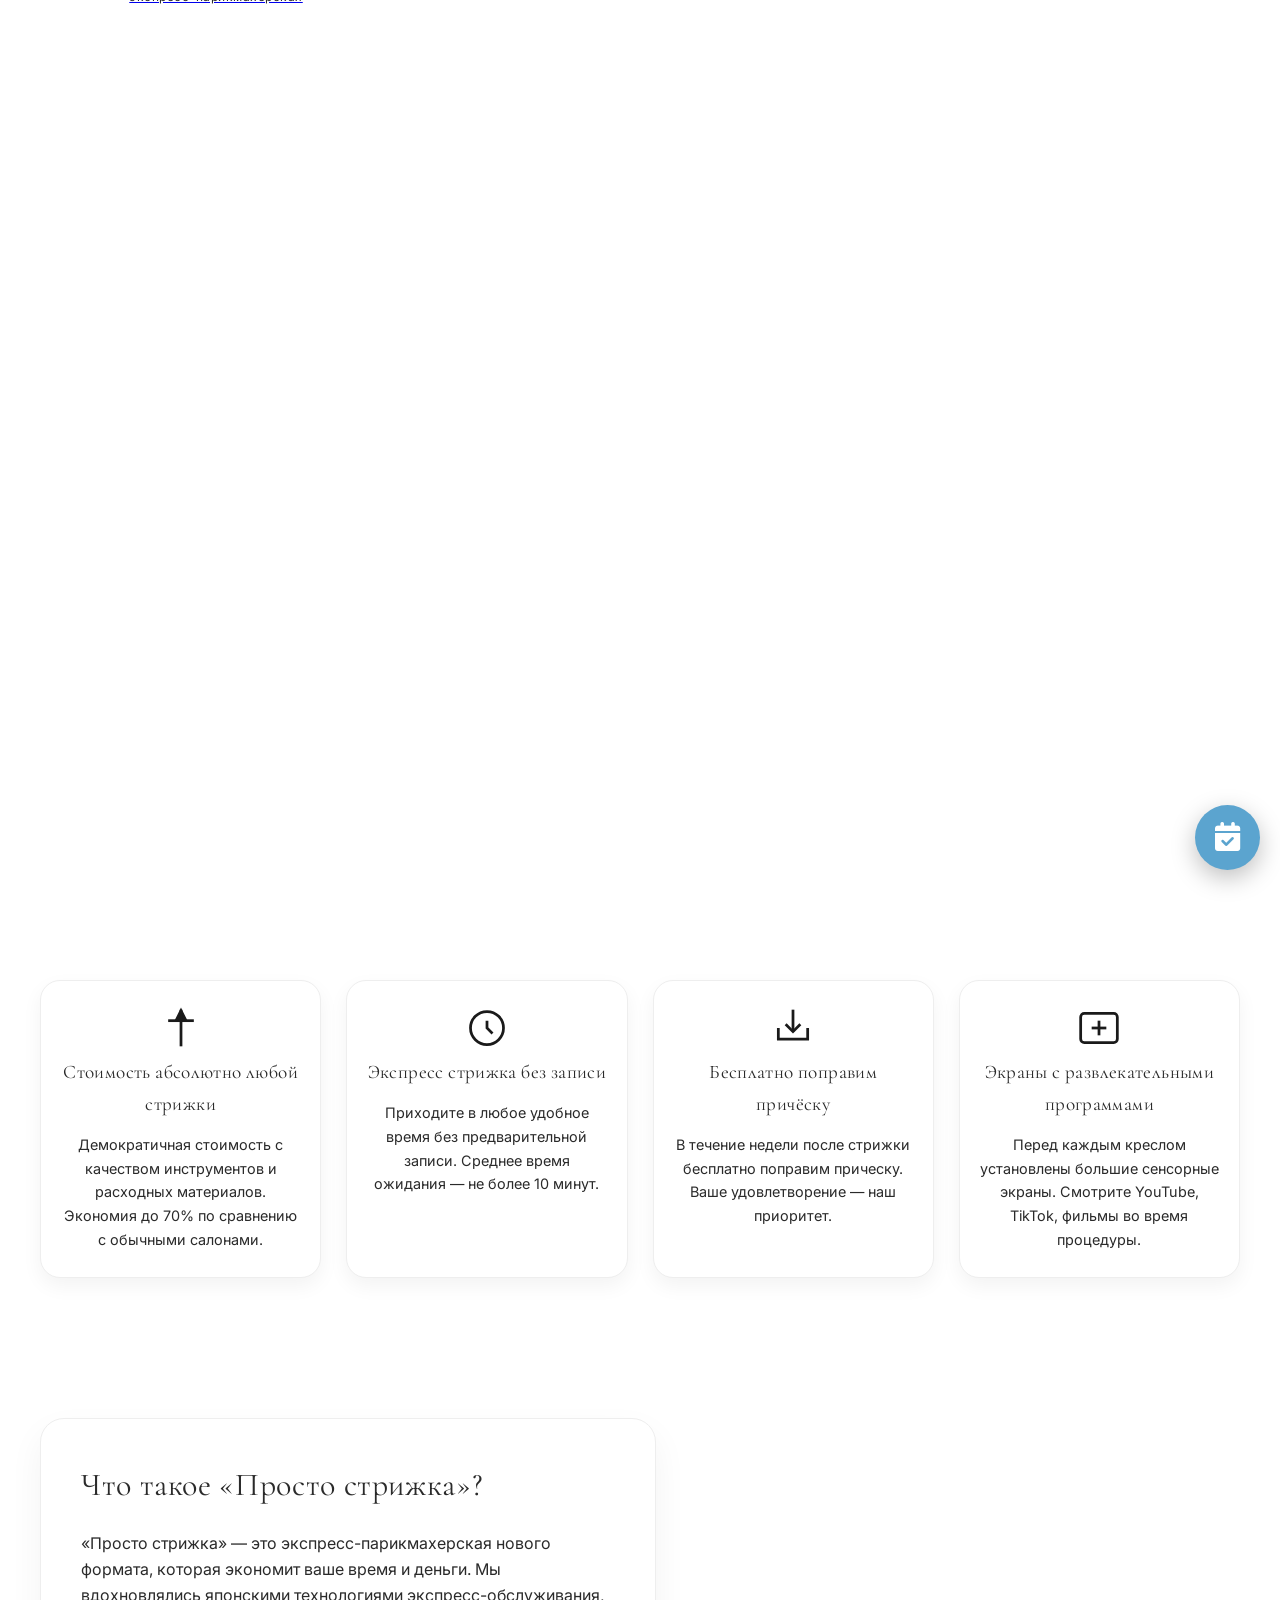
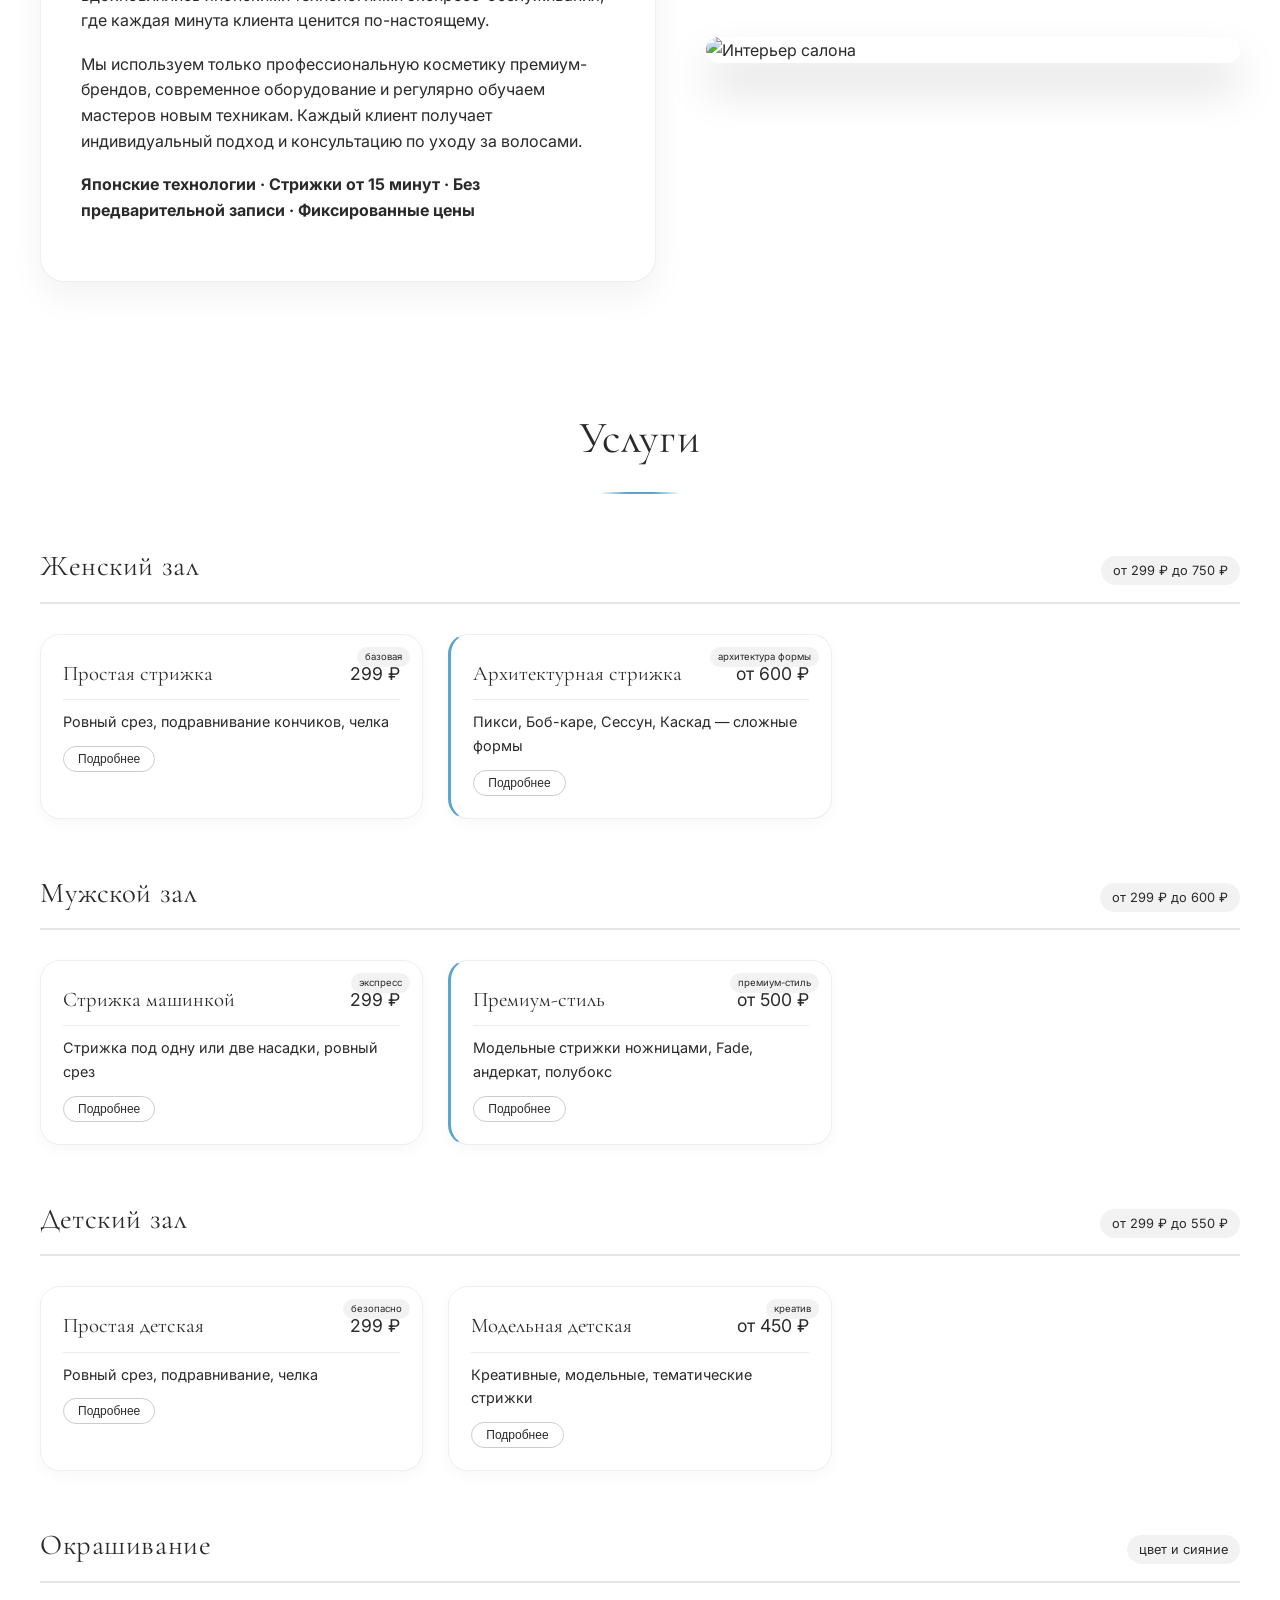
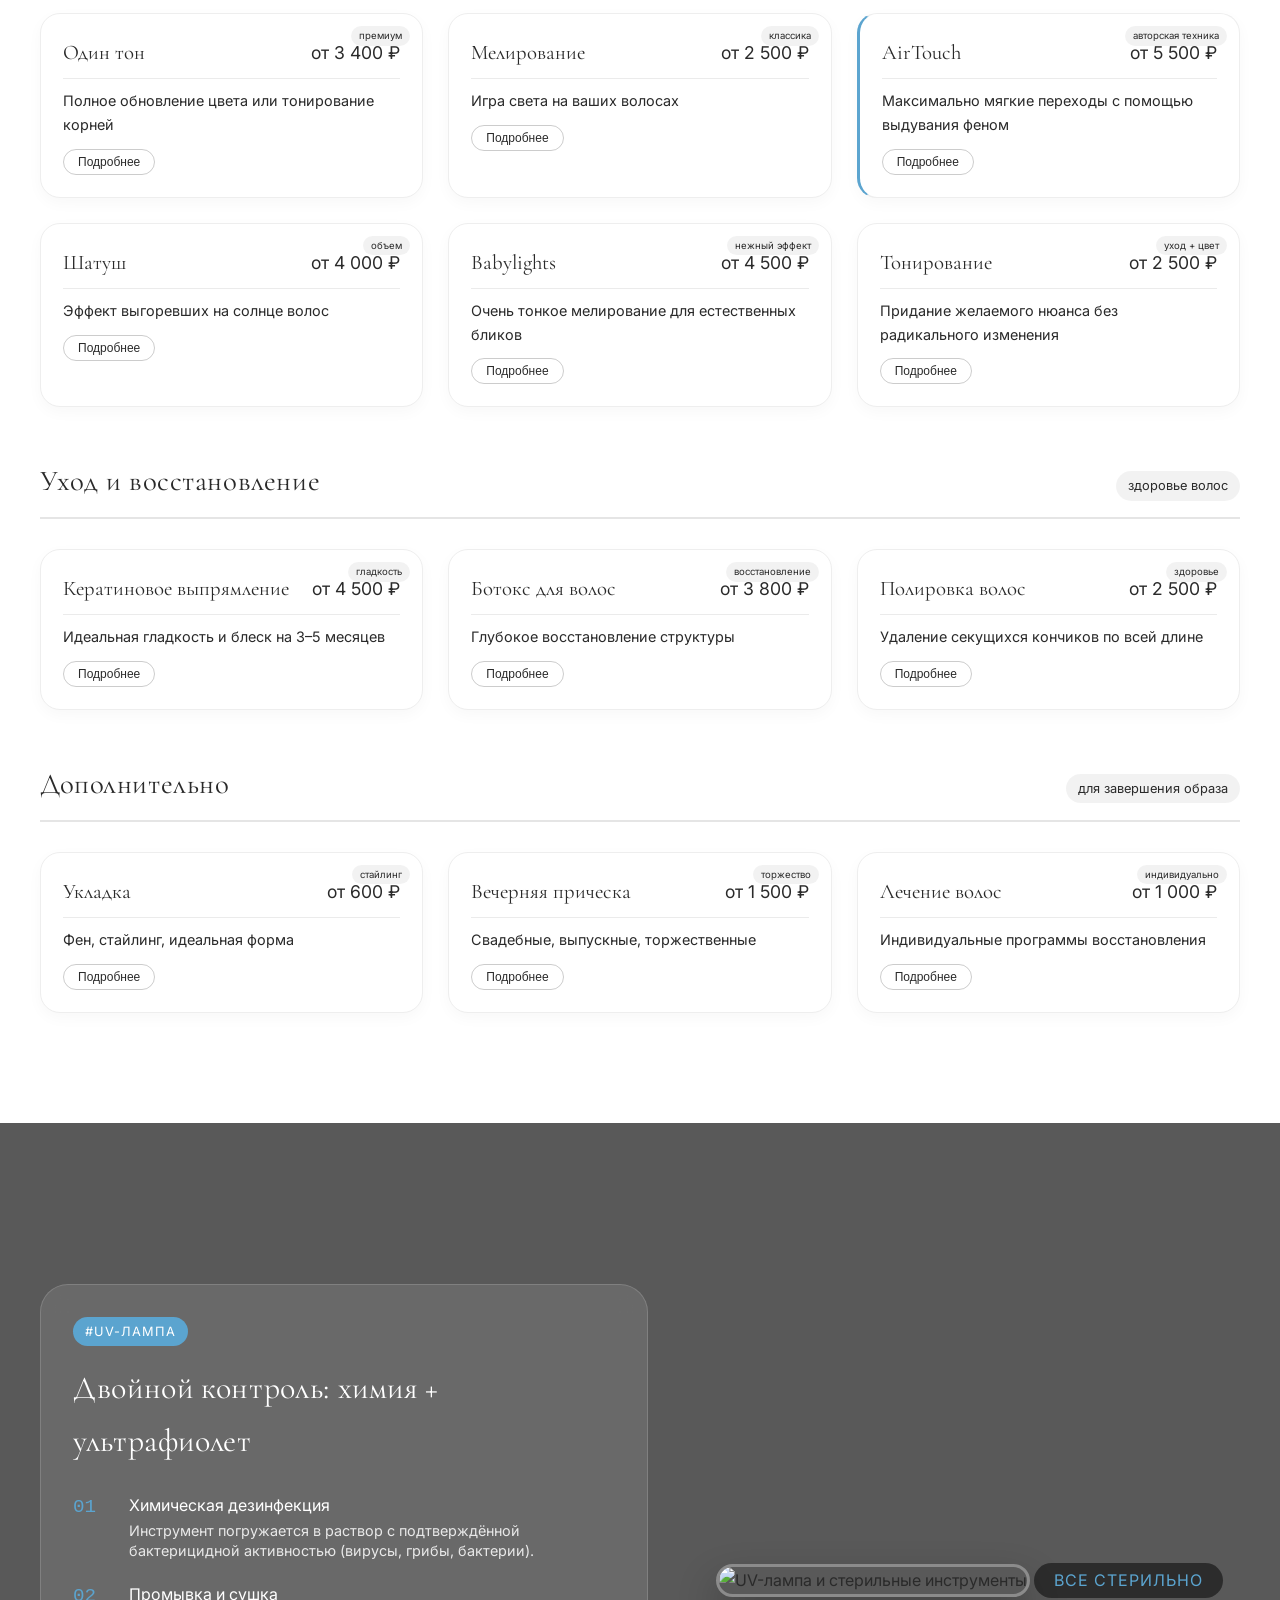
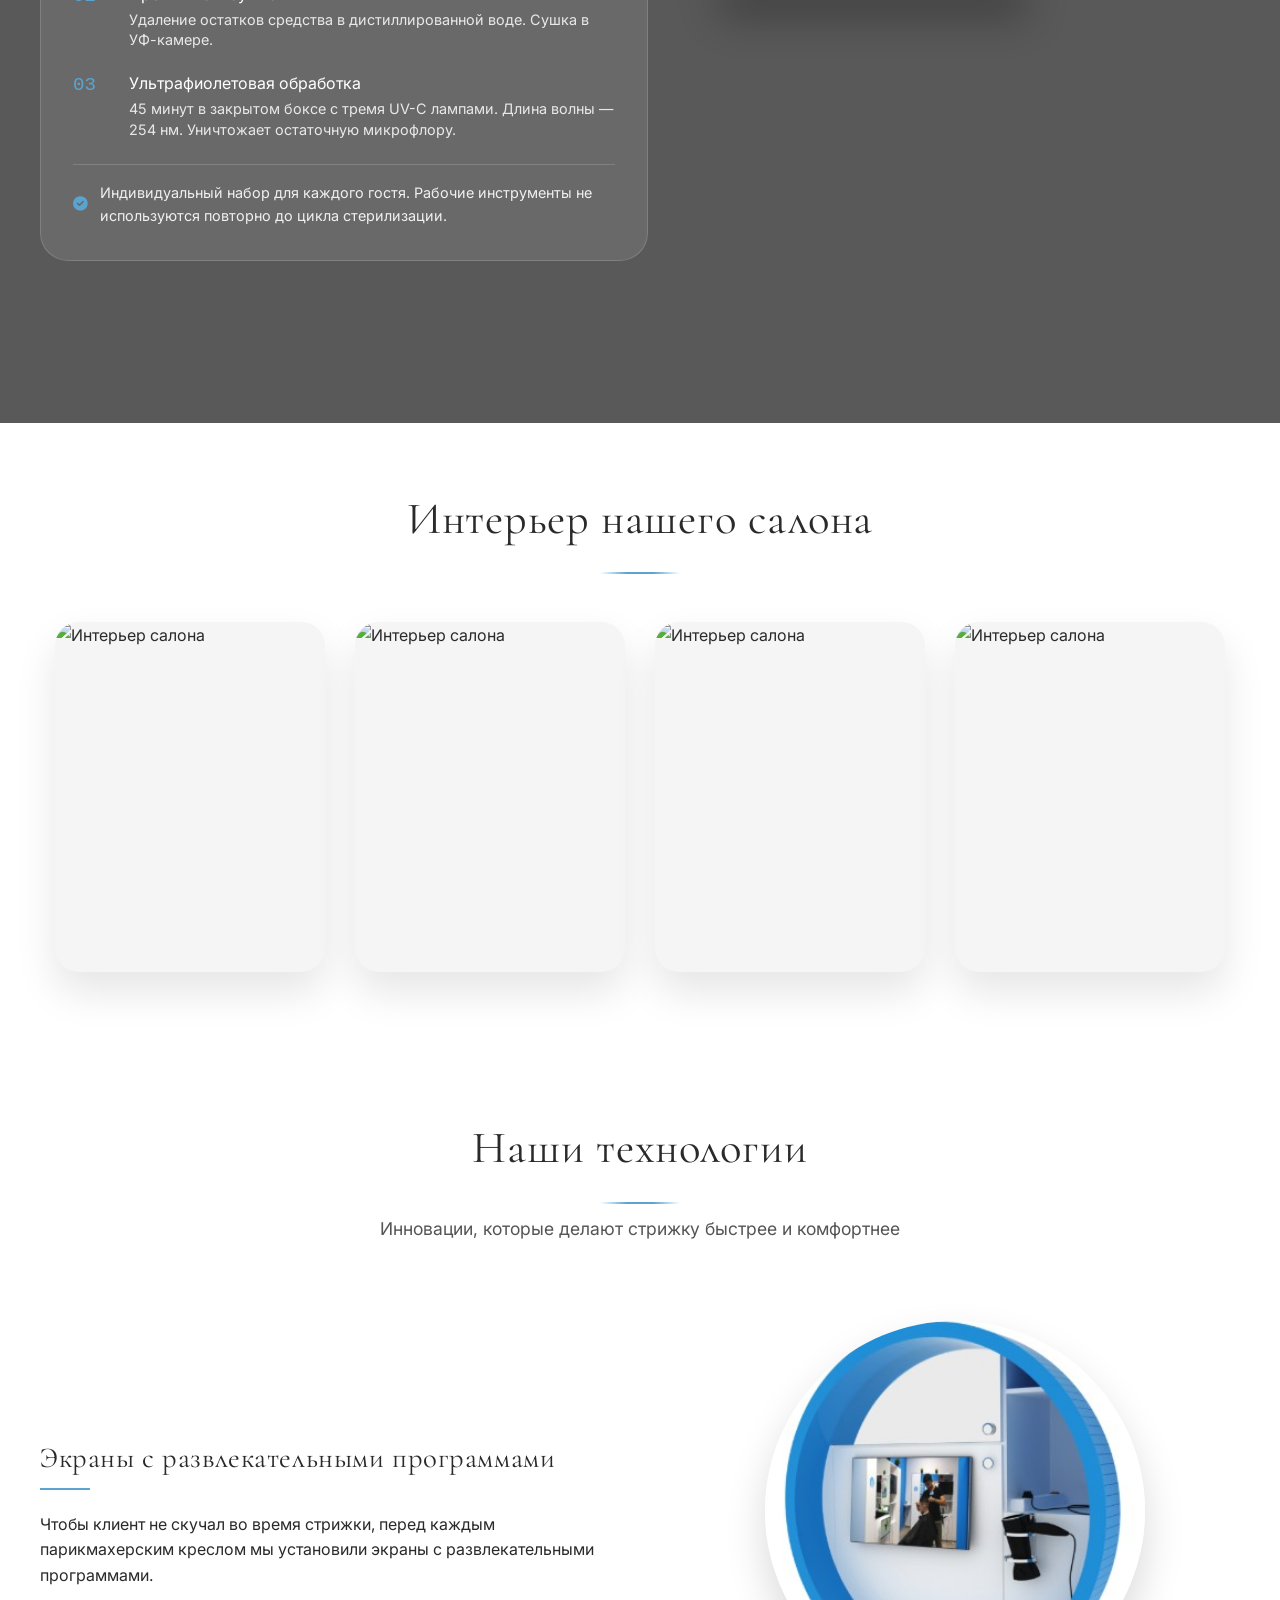
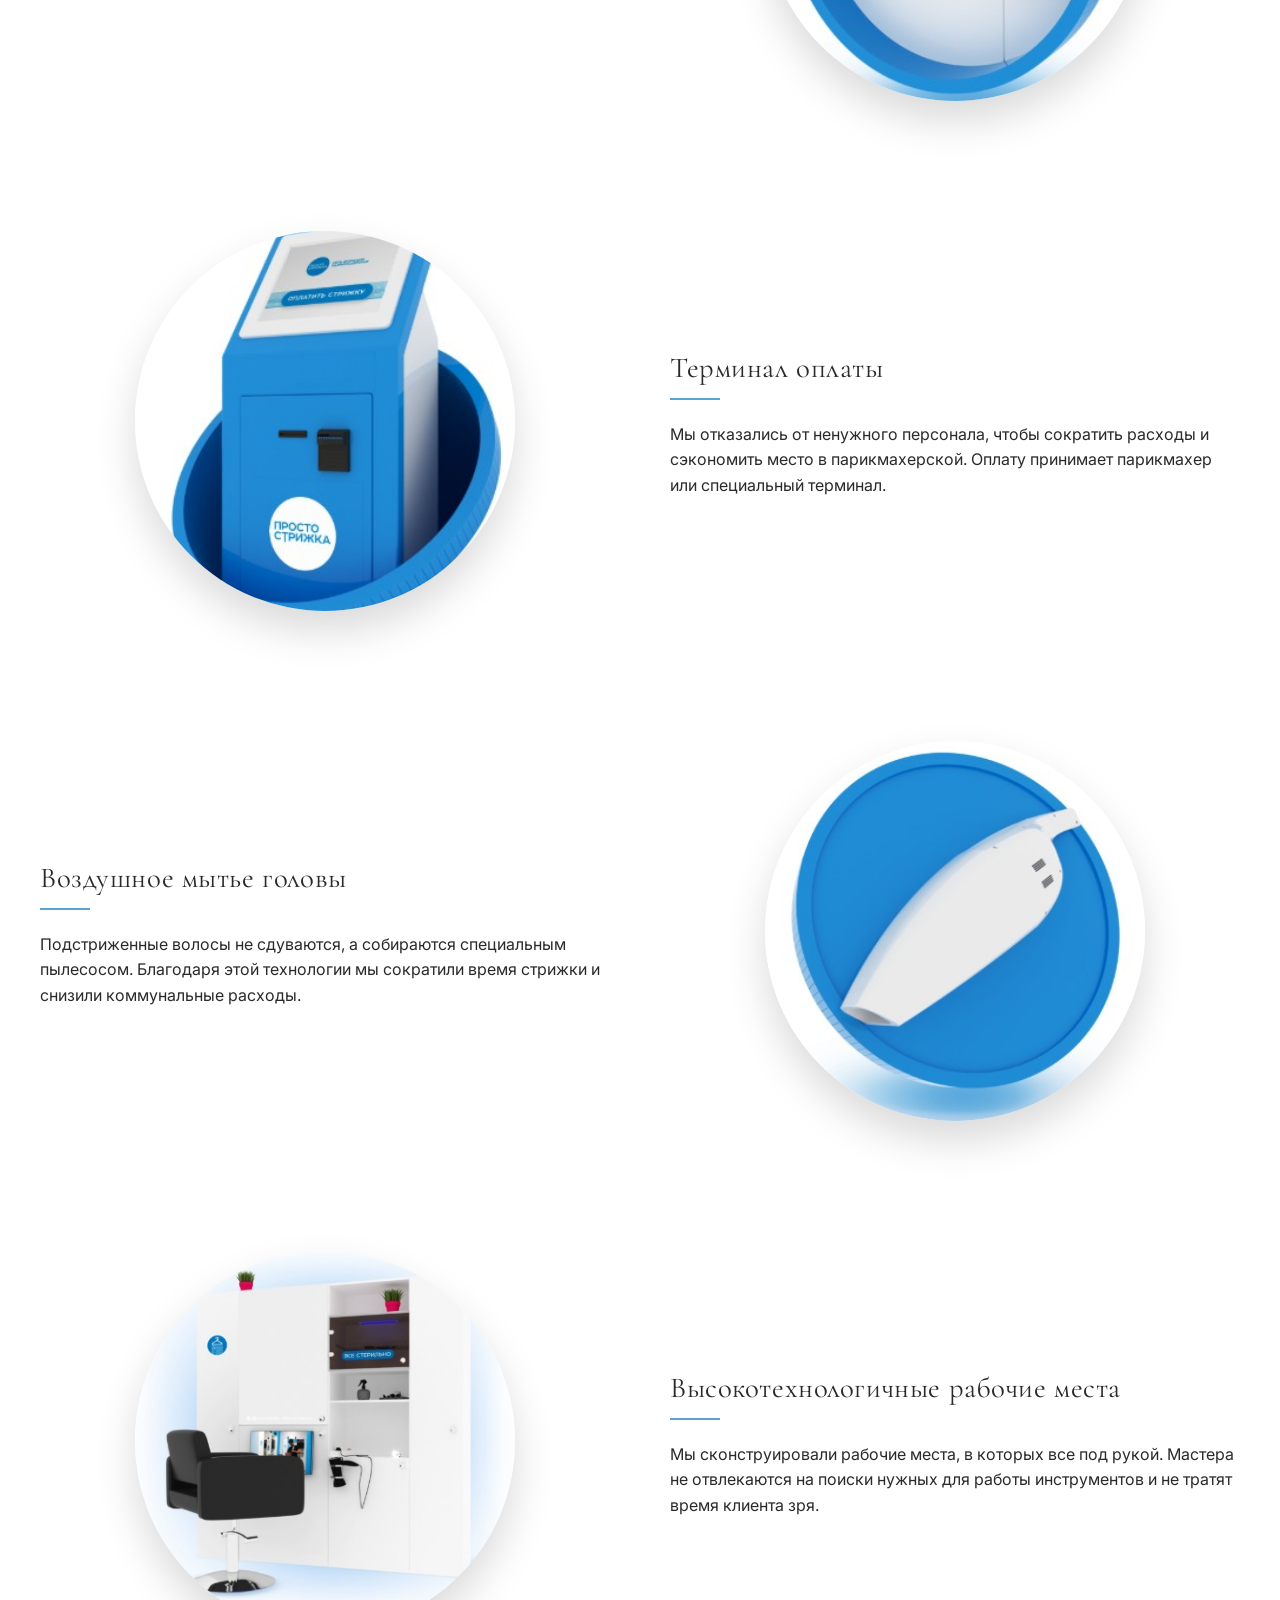
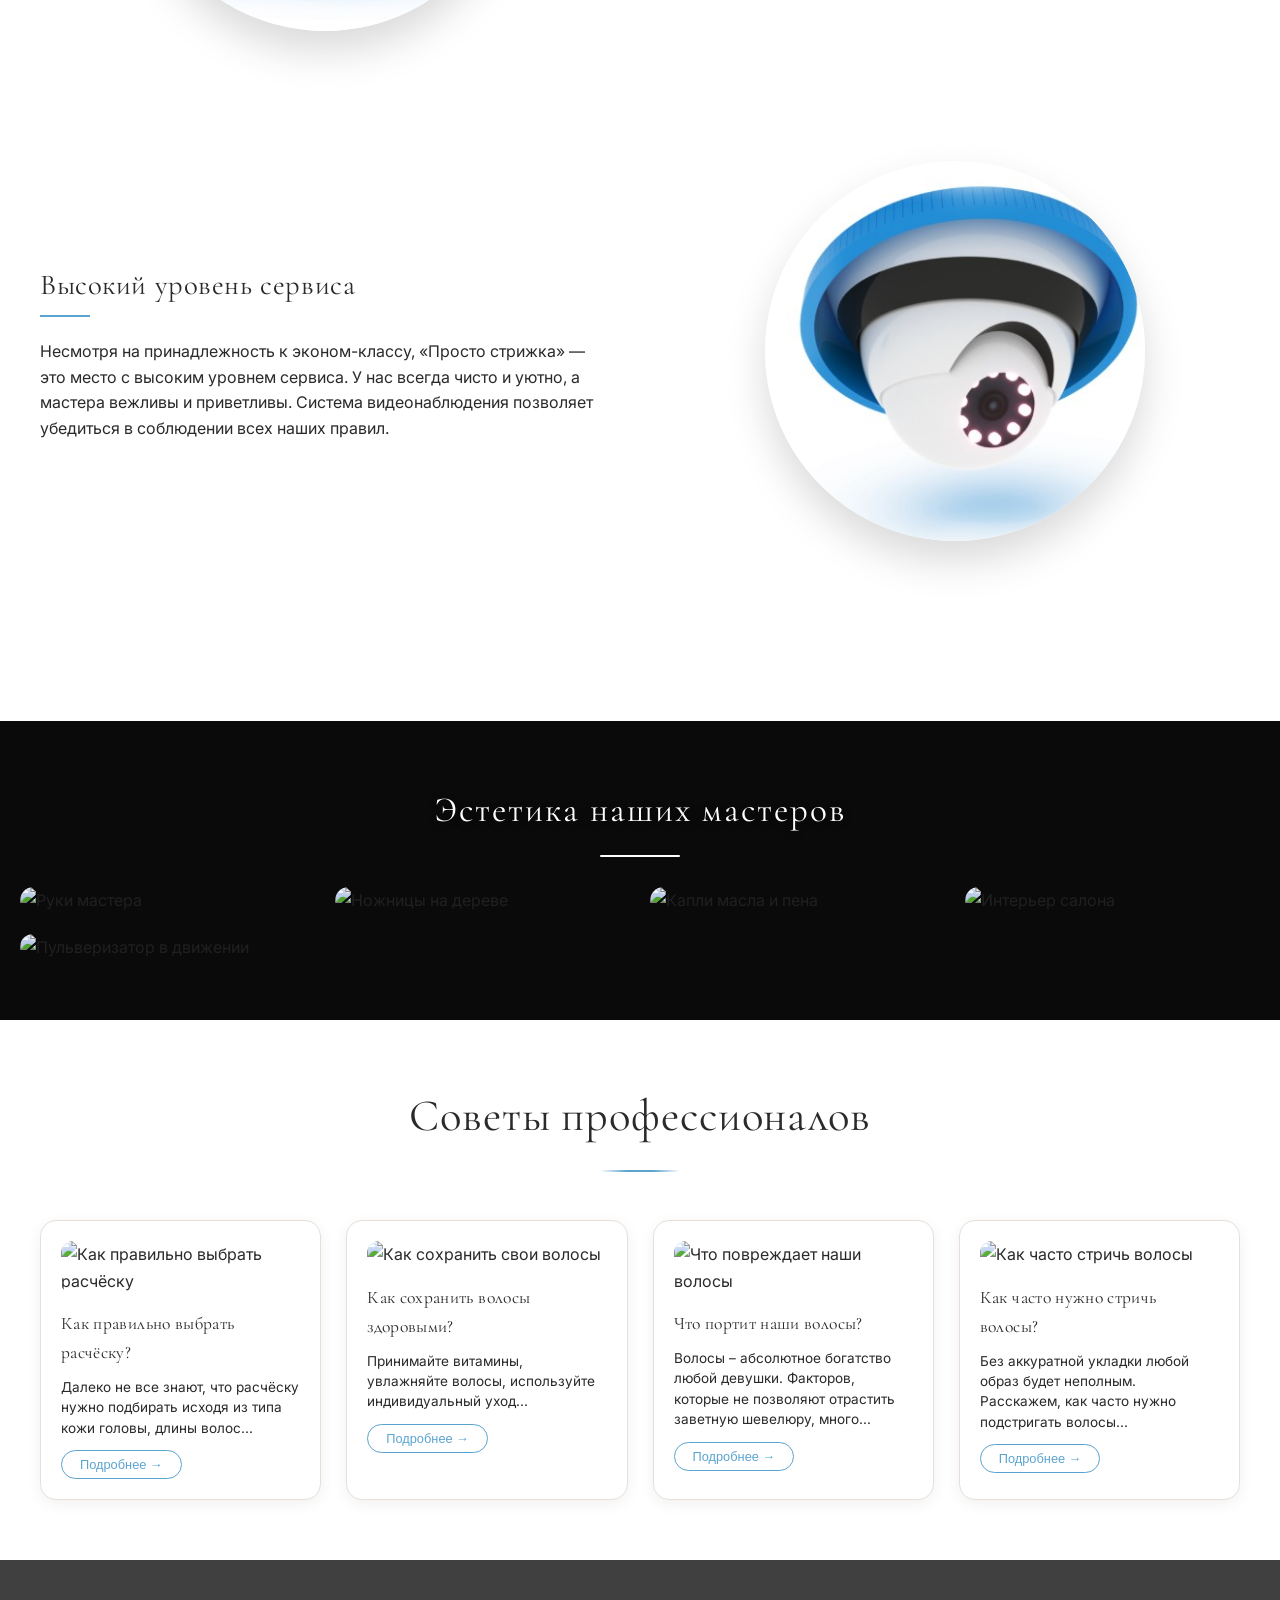
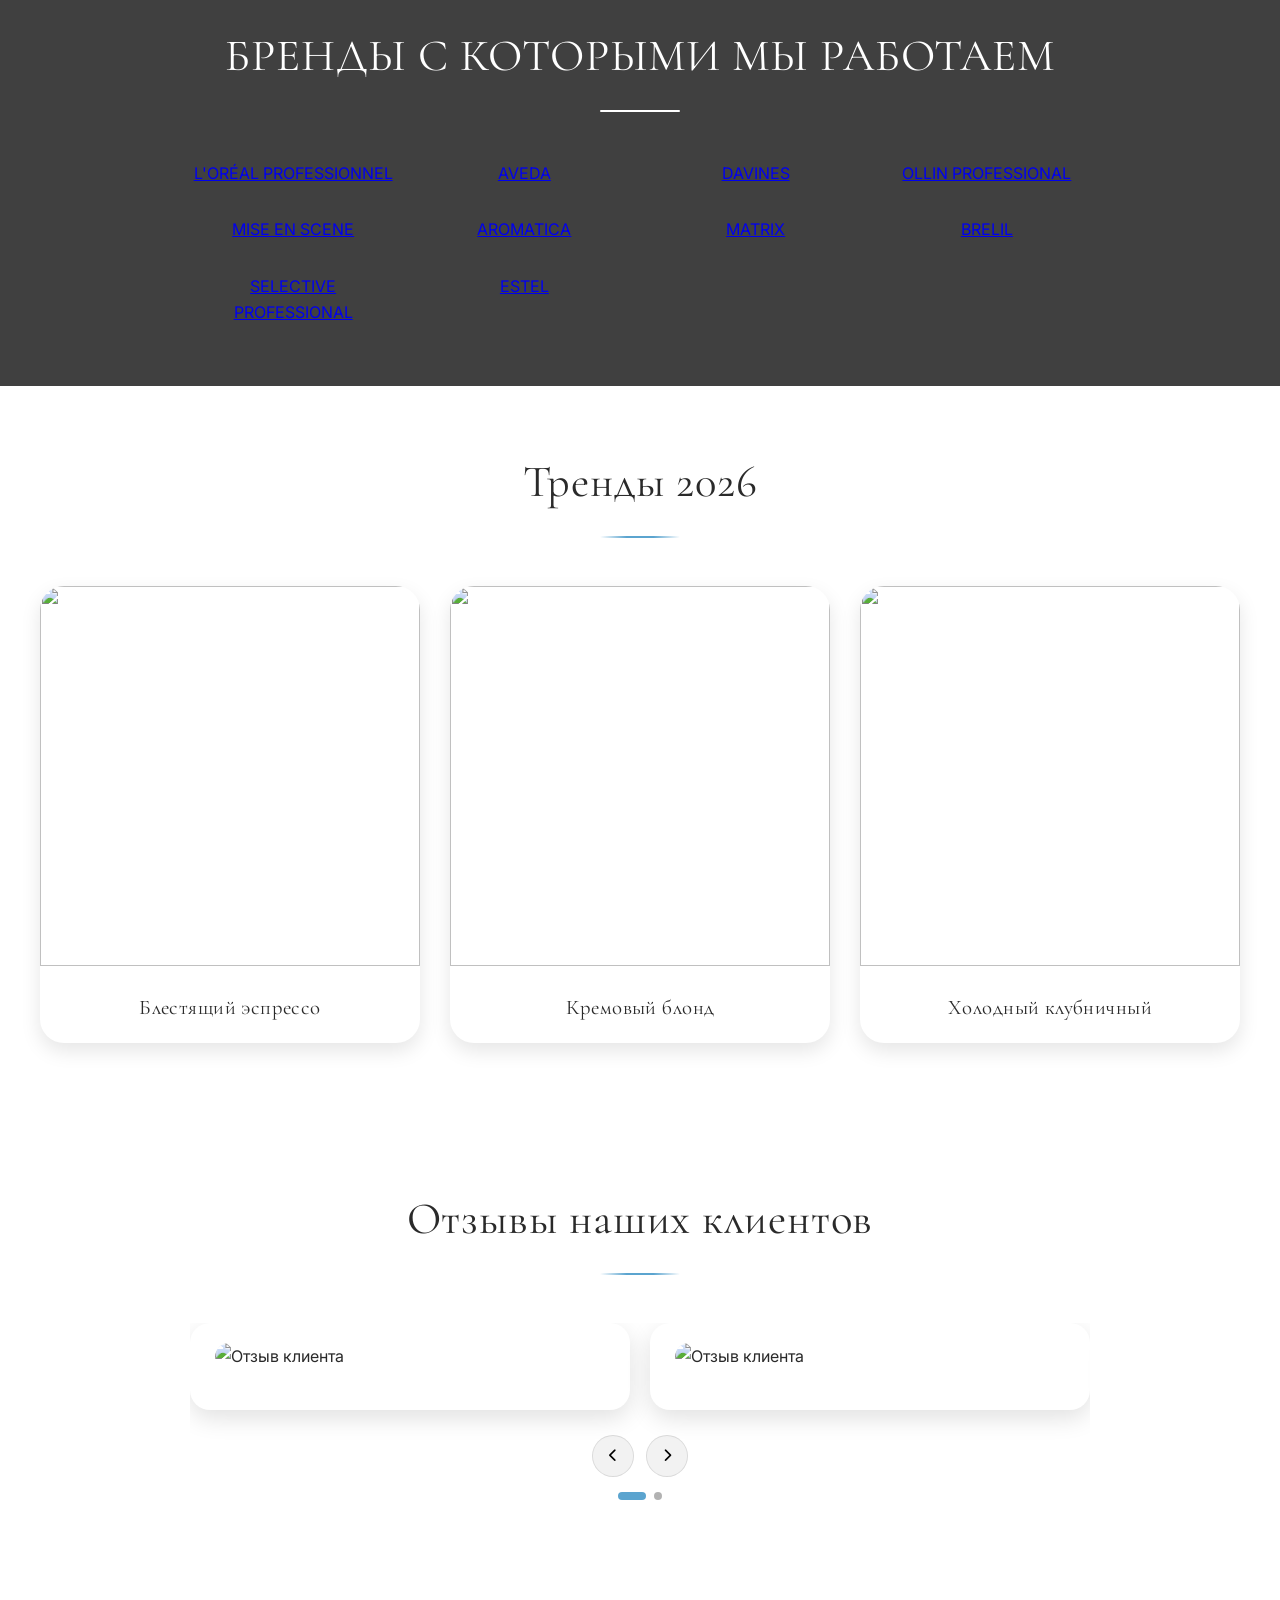
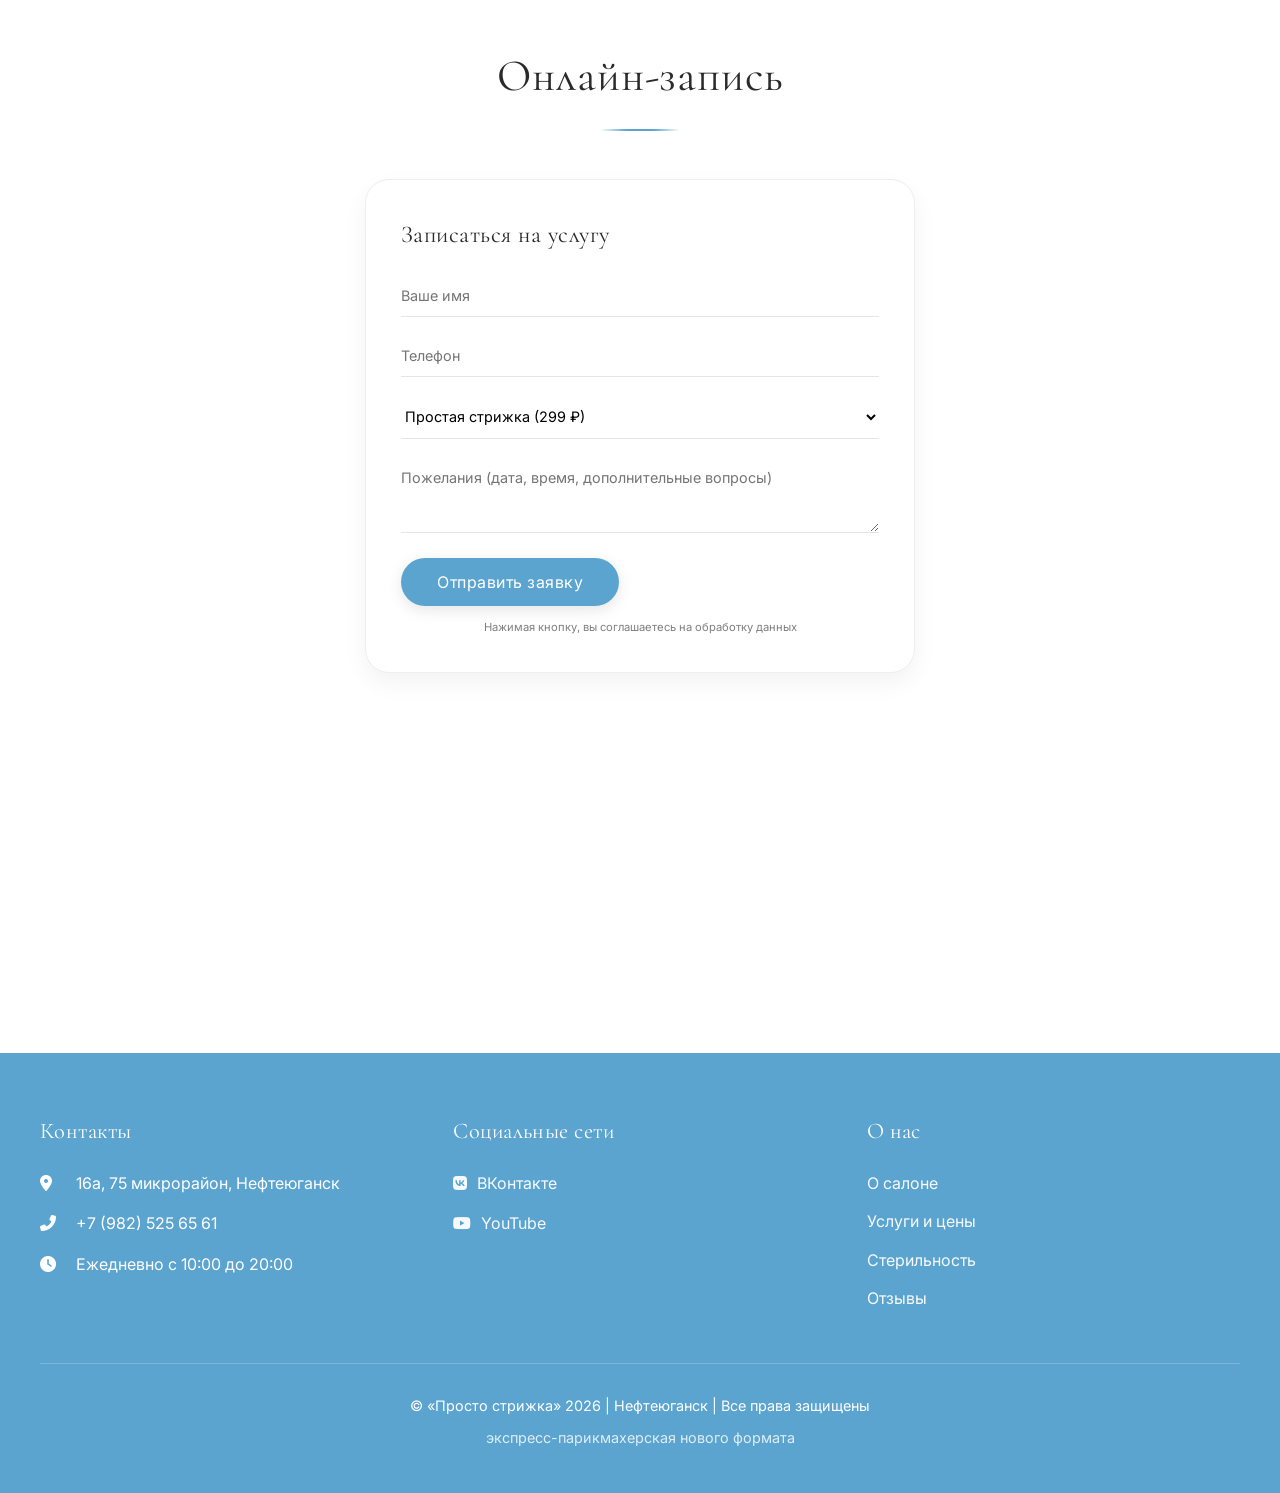
==== commit d701b2be: "Update index.html" ====
--- a/index.html
+++ b/index.html
@@ -15,13 +15,15 @@
 
 <header id="mainHeader">
     <div class="container header-content">
-        <div class="logo-container">
-            <img class="logo-img" src="https://avatars.mds.yandex.net/get-altay/2369616/2a000001750e7585d3fc89d30be9c4c4d6e3/S_height" alt="Логотип">
-            <div class="logo-text">
-                <div class="logo-title">ПРОСТО СТРИЖКА</div>
-                <span class="logo-subtitle">экспресс-парикмахерская</span>
-            </div>
-        </div>
+        <a href="#" class="logo-link" id="logoLink">
+            <div class="logo-container">
+                <img class="logo-img" src="https://avatars.mds.yandex.net/get-altay/2369616/2a000001750e7585d3fc89d30be9c4c4d6e3/S_height" alt="Логотип">
+                <div class="logo-text">
+                    <div class="logo-title">ПРОСТО СТРИЖКА</div>
+                    <span class="logo-subtitle">экспресс-парикмахерская</span>
+                </div>
+            </div>
+        </a>
         <div class="burger-menu" id="burgerMenu">
             <span></span>
             <span></span>
@@ -47,15 +49,10 @@
     <span>Онлайн-запись</span>
 </a>
 
-<!-- БЕГУЩАЯ СТРОКА -->
-<div class="fixed-marquee" id="fixedMarquee">
-    <div class="marquee-content">
-        <span class="discount-icon">🎁</span><span class="discount-text">СКИДКА 20% НА ПЕРВОЕ ПОСЕЩЕНИЕ!</span><span class="discount-icon">🎁</span><span class="discount-text">СКИДКА 20% НА ПЕРВОЕ ПОСЕЩЕНИЕ!</span><span class="discount-icon">🎁</span><span class="discount-text">СКИДКА 20% НА ПЕРВОЕ ПОСЕЩЕНИЕ!</span><span class="discount-icon">🎁</span><span class="discount-text">СКИДКА 20% НА ПЕРВОЕ ПОСЕЩЕНИЕ!</span><span class="discount-icon">🎁</span><span class="discount-text">СКИДКА 20% НА ПЕРВОЕ ПОСЕЩЕНИЕ!</span><span class="discount-icon">🎁</span><span class="discount-text">СКИДКА 20% НА ПЕРВОЕ ПОСЕЩЕНИЕ!</span><span class="discount-icon">🎁</span><span class="discount-text">СКИДКА 20% НА ПЕРВОЕ ПОСЕЩЕНИЕ!</span><span class="discount-icon">🎁</span><span class="discount-text">СКИДКА 20% НА ПЕРВОЕ ПОСЕЩЕНИЕ!</span>
-    </div>
-</div>
-
 <main>
+    <!-- БАННЕР (ХЕРО) БЕЗ ТЕКСТА -->
     <section class="hero">
+        <div class="hero-overlay"></div>
         <div class="container hero-content"></div>
     </section>
 
@@ -731,6 +728,7 @@
         </div>
     </div>
 
+    <!-- РАЗДЕЛ БРЕНДОВ С ССЫЛКАМИ НА ЗОЛОТОЕ ЯБЛОКО -->
     <section id="brands" class="brands-fullscreen">
         <div class="brands-bg"></div>
         <div class="brands-overlay"></div>
@@ -738,27 +736,18 @@
             <div class="section-header">
                 <h2>БРЕНДЫ С КОТОРЫМИ МЫ РАБОТАЕМ</h2>
                 <div class="section-line"></div>
-                <p class="brands-subtitle">ВЫБИРАЕМ ЛУЧШИЕ ДЛЯ ВАШЕЙ КРАСОТЫ</p>
             </div>
             <div class="brands-list">
-                <div class="brand-name">FarmAulia</div>
-                <div class="brand-name">L'ORÉAL</div>
-                <div class="brand-name">TIGI</div>
-                <div class="brand-name">Morgan's</div>
-                <div class="brand-name">BOY'S TOYS</div>
-                <div class="brand-name">INSIGHT PROFESSIONAL</div>
-                <div class="brand-name">Depillouch®</div>
-                <div class="brand-name">ARAVIA Professional</div>
-                <div class="brand-name">Innen</div>
-                <div class="brand-name">DOMIX®</div>
-                <div class="brand-name">PodiaFarm™</div>
-                <div class="brand-name">RSShine</div>
-                <div class="brand-name">NIPPON</div>
-                <div class="brand-name">MAVIVER</div>
-                <div class="brand-name">BroxWenna</div>
-                <div class="brand-name">DA</div>
-                <div class="brand-name">Doktor Alex</div>
-                <div class="brand-name">4ELANC</div>
+                <a href="https://goldapple.ru/brands/l-oreal-professionnel" target="_blank" rel="noopener noreferrer" class="brand-link">L'ORÉAL PROFESSIONNEL</a>
+                <a href="https://goldapple.ru/brands/aveda-brand" target="_blank" rel="noopener noreferrer" class="brand-link">AVEDA</a>
+                <a href="https://goldapple.ru/brands/davines" target="_blank" rel="noopener noreferrer" class="brand-link">DAVINES</a>
+                <a href="https://goldapple.ru/brands/ollin-professional" target="_blank" rel="noopener noreferrer" class="brand-link">OLLIN PROFESSIONAL</a>
+                <a href="https://goldapple.ru/brands/mise-en-scene" target="_blank" rel="noopener noreferrer" class="brand-link">MISE EN SCENE</a>
+                <a href="https://goldapple.ru/brands/aromatica" target="_blank" rel="noopener noreferrer" class="brand-link">AROMATICA</a>
+                <a href="https://goldapple.ru/brands/matrix" target="_blank" rel="noopener noreferrer" class="brand-link">MATRIX</a>
+                <a href="https://goldapple.ru/brands/brelil" target="_blank" rel="noopener noreferrer" class="brand-link">BRELIL</a>
+                <a href="https://goldapple.ru/brands/selective-professional" target="_blank" rel="noopener noreferrer" class="brand-link">SELECTIVE PROFESSIONAL</a>
+                <a href="https://goldapple.ru/brands/estel" target="_blank" rel="noopener noreferrer" class="brand-link">ESTEL</a>
             </div>
         </div>
     </section>
@@ -820,16 +809,79 @@
                     <input type="text" id="userName" placeholder="Ваше имя" required>
                     <input type="tel" id="userPhone" placeholder="Телефон" required>
                     <select id="userService">
-                        <option>Женская простая стрижка (299 ₽)</option>
-                        <option>Женская архитектурная стрижка (от 600 ₽)</option>
-                        <option>Мужская стрижка машинкой (299 ₽)</option>
-                        <option>Мужская премиум-стрижка (от 500 ₽)</option>
-                        <option>Детская простая стрижка (299 ₽)</option>
-                        <option>Детская модельная стрижка (от 450 ₽)</option>
-                        <option>Окрашивание</option>
-                        <option>Уход</option>
+                        <optgroup label="👩 Женский зал">
+                            <option>Простая стрижка (299 ₽)</option>
+                            <option>Архитектурная стрижка (от 600 ₽)</option>
+                            <option>Пикси (650 ₽)</option>
+                            <option>Боб-каре (650 ₽)</option>
+                            <option>Сессун (700 ₽)</option>
+                            <option>Каскад / Лесенка (600 ₽)</option>
+                            <option>Градуированная стрижка (650 ₽)</option>
+                            <option>Многослойная стрижка (750 ₽)</option>
+                        </optgroup>
+                        <optgroup label="👨 Мужской зал">
+                            <option>Стрижка машинкой (299 ₽)</option>
+                            <option>Премиум-стиль (от 500 ₽)</option>
+                            <option>Fade (градиентная) (600 ₽)</option>
+                            <option>Андеркат (550 ₽)</option>
+                            <option>Полубокс (500 ₽)</option>
+                            <option>Стрижка ножницами (550 ₽)</option>
+                            <option>Текстурная стрижка (600 ₽)</option>
+                            <option>Оформление бороды (200 ₽)</option>
+                        </optgroup>
+                        <optgroup label="👧 Детский зал">
+                            <option>Первая стрижка до 3 лет (299 ₽)</option>
+                            <option>Простая детская 3-7 лет (299 ₽)</option>
+                            <option>Простая детская 7-12 лет (299 ₽)</option>
+                            <option>Модельная детская (450 ₽)</option>
+                            <option>Креативная детская (500 ₽)</option>
+                            <option>Стрижка с узором (500 ₽)</option>
+                            <option>Подростковая сложная (550 ₽)</option>
+                        </optgroup>
+                        <optgroup label="🎨 Окрашивание">
+                            <option>Один тон — короткие (3 400 ₽)</option>
+                            <option>Один тон — средние (4 100 ₽)</option>
+                            <option>Один тон — длинные (5 300 ₽)</option>
+                            <option>Мелирование — короткие (2 500 ₽)</option>
+                            <option>Мелирование — средние (3 000 ₽)</option>
+                            <option>Мелирование — длинные (4 000 ₽)</option>
+                            <option>AirTouch — короткие (5 500 ₽)</option>
+                            <option>AirTouch — средние (6 500 ₽)</option>
+                            <option>AirTouch — длинные (8 500 ₽)</option>
+                            <option>Шатуш — короткие (4 000 ₽)</option>
+                            <option>Шатуш — средние (5 000 ₽)</option>
+                            <option>Шатуш — длинные (6 500 ₽)</option>
+                            <option>Babylights — короткие (4 500 ₽)</option>
+                            <option>Babylights — средние (6 000 ₽)</option>
+                            <option>Babylights — длинные (8 000 ₽)</option>
+                            <option>Тонирование — короткие (2 500 ₽)</option>
+                            <option>Тонирование — средние (3 000 ₽)</option>
+                            <option>Тонирование — длинные (4 000 ₽)</option>
+                        </optgroup>
+                        <optgroup label="💆‍♀️ Уход и восстановление">
+                            <option>Кератиновое выпрямление — короткие (4 500 ₽)</option>
+                            <option>Кератиновое выпрямление — средние (5 500 ₽)</option>
+                            <option>Кератиновое выпрямление — длинные (7 000 ₽)</option>
+                            <option>Ботокс для волос — короткие (3 800 ₽)</option>
+                            <option>Ботокс для волос — средние (4 500 ₽)</option>
+                            <option>Ботокс для волос — длинные (6 000 ₽)</option>
+                            <option>Полировка волос — короткие (2 500 ₽)</option>
+                            <option>Полировка волос — средние (3 000 ₽)</option>
+                            <option>Полировка волос — длинные (4 000 ₽)</option>
+                        </optgroup>
+                        <optgroup label="✨ Дополнительно">
+                            <option>Объемная укладка (600 ₽)</option>
+                            <option>Укладка с выпрямлением (700 ₽)</option>
+                            <option>Локоны / кудри (800 ₽)</option>
+                            <option>Пучок / ракушка (1 500 ₽)</option>
+                            <option>Коса / плетение (1 800 ₽)</option>
+                            <option>Свадебная прическа (2 500-3 500 ₽)</option>
+                            <option>Ламинирование волос (2 500-4 000 ₽)</option>
+                            <option>Экранирование волос (2 000-3 500 ₽)</option>
+                            <option>Лечение волос (от 1 000 ₽)</option>
+                        </optgroup>
                     </select>
-                    <textarea rows="3" placeholder="Пожелания"></textarea>
+                    <textarea rows="3" placeholder="Пожелания (дата, время, дополнительные вопросы)"></textarea>
                     <button type="submit" class="btn">Отправить заявку</button>
                     <p class="form-note">Нажимая кнопку, вы соглашаетесь на обработку данных</p>
                 </form>
@@ -847,11 +899,11 @@
                     <div class="footer-title">Контакты</div>
                     <div class="footer-contact-item">
                         <i class="fas fa-map-marker-alt"></i>
-                        <div>16а, 75 микрорайон, Нефтеюганск</div>
+                        <a href="https://yandex.ru/maps/?text=Нефтеюганск, 75 микрорайон, 16а" target="_blank" style="color: white; text-decoration: none;">16а, 75 микрорайон, Нефтеюганск</a>
                     </div>
                     <div class="footer-contact-item">
                         <i class="fas fa-phone-alt"></i>
-                        <div>+7 (982) 525 65 61</div>
+                        <a href="tel:+79825256561" style="color: white; text-decoration: none;">+7 (982) 525 65 61</a>
                     </div>
                     <div class="footer-contact-item">
                         <i class="fas fa-clock"></i>
--- a/style.css
+++ b/style.css
@@ -298,47 +298,28 @@
     cursor: pointer;
     gap: 5px;
     z-index: 1001;
-    position: relative;
 }
 
 .burger-menu span {
-    width: 25px;
-    height: 2px;
+    width: 28px;
+    height: 3px;
     background: #2A2A2A;
     transition: all 0.3s ease;
-    border-radius: 2px;
+    border-radius: 3px;
 }
 
 .burger-menu.active span:nth-child(1) {
-    transform: rotate(45deg) translate(6px, 6px);
+    transform: rotate(45deg) translate(8px, 8px);
 }
 .burger-menu.active span:nth-child(2) {
     opacity: 0;
 }
 .burger-menu.active span:nth-child(3) {
-    transform: rotate(-45deg) translate(6px, -5px);
+    transform: rotate(-45deg) translate(8px, -8px);
 }
 
 header.scrolled .burger-menu span {
     background: white;
-}
-
-.menu-overlay {
-    position: fixed;
-    top: 0;
-    left: 0;
-    width: 100%;
-    height: 100%;
-    background: rgba(0, 0, 0, 0.5);
-    z-index: 998;
-    opacity: 0;
-    visibility: hidden;
-    transition: all 0.3s ease;
-}
-
-.menu-overlay.active {
-    opacity: 1;
-    visibility: visible;
 }
 
 .nav-links {
@@ -355,7 +336,6 @@
     transition: all 0.3s;
     letter-spacing: 0.3px;
     position: relative;
-    cursor: pointer;
 }
 
 .nav-links a::after {
@@ -1510,6 +1490,18 @@
 
 .footer-contact-item i {
     width: 24px;
+}
+
+/* Кликабельные ссылки в подвале */
+.footer-contact-item a {
+    color: white;
+    text-decoration: none;
+    transition: opacity 0.3s ease;
+}
+
+.footer-contact-item a:hover {
+    opacity: 0.8;
+    text-decoration: underline;
 }
 
 .footer-social {
@@ -1590,13 +1582,12 @@
         background: #5BA4CF;
         flex-direction: column;
         align-items: center;
-        justify-content: flex-start;
-        gap: 10px;
-        transition: right 0.3s ease-in-out;
-        z-index: 999;
-        padding: 80px 20px 30px;
+        justify-content: center;
+        gap: 15px;
+        transition: right 0.3s ease;
+        z-index: 1000;
+        padding: 20px;
         box-shadow: -5px 0 30px rgba(0,0,0,0.3);
-        overflow-y: auto;
     }
     
     .nav-links.active {
@@ -1604,14 +1595,12 @@
     }
     
     .nav-links a {
-        font-size: 1rem;
+        font-size: 1.1rem;
         color: white;
-        padding: 12px 15px;
+        padding: 12px 20px;
         width: 100%;
         text-align: center;
-        border-bottom: 1px solid rgba(255,255,255,0.15);
-        border-radius: 10px;
-        cursor: pointer;
+        border-bottom: 1px solid rgba(255,255,255,0.2);
     }
     
     .nav-links a:last-child {
@@ -1624,6 +1613,7 @@
     
     .nav-links a:hover {
         background: rgba(255,255,255,0.2);
+        border-radius: 10px;
     }
     
     body.menu-open { overflow: hidden; }
@@ -1679,12 +1669,11 @@
     
     .nav-links {
         width: 260px;
-        padding: 70px 15px 20px;
-        gap: 8px;
+        gap: 10px;
     }
     
     .nav-links a {
-        font-size: 0.9rem;
-        padding: 10px 12px;
-    }
-}
+        font-size: 1rem;
+        padding: 10px 15px;
+    }
+}
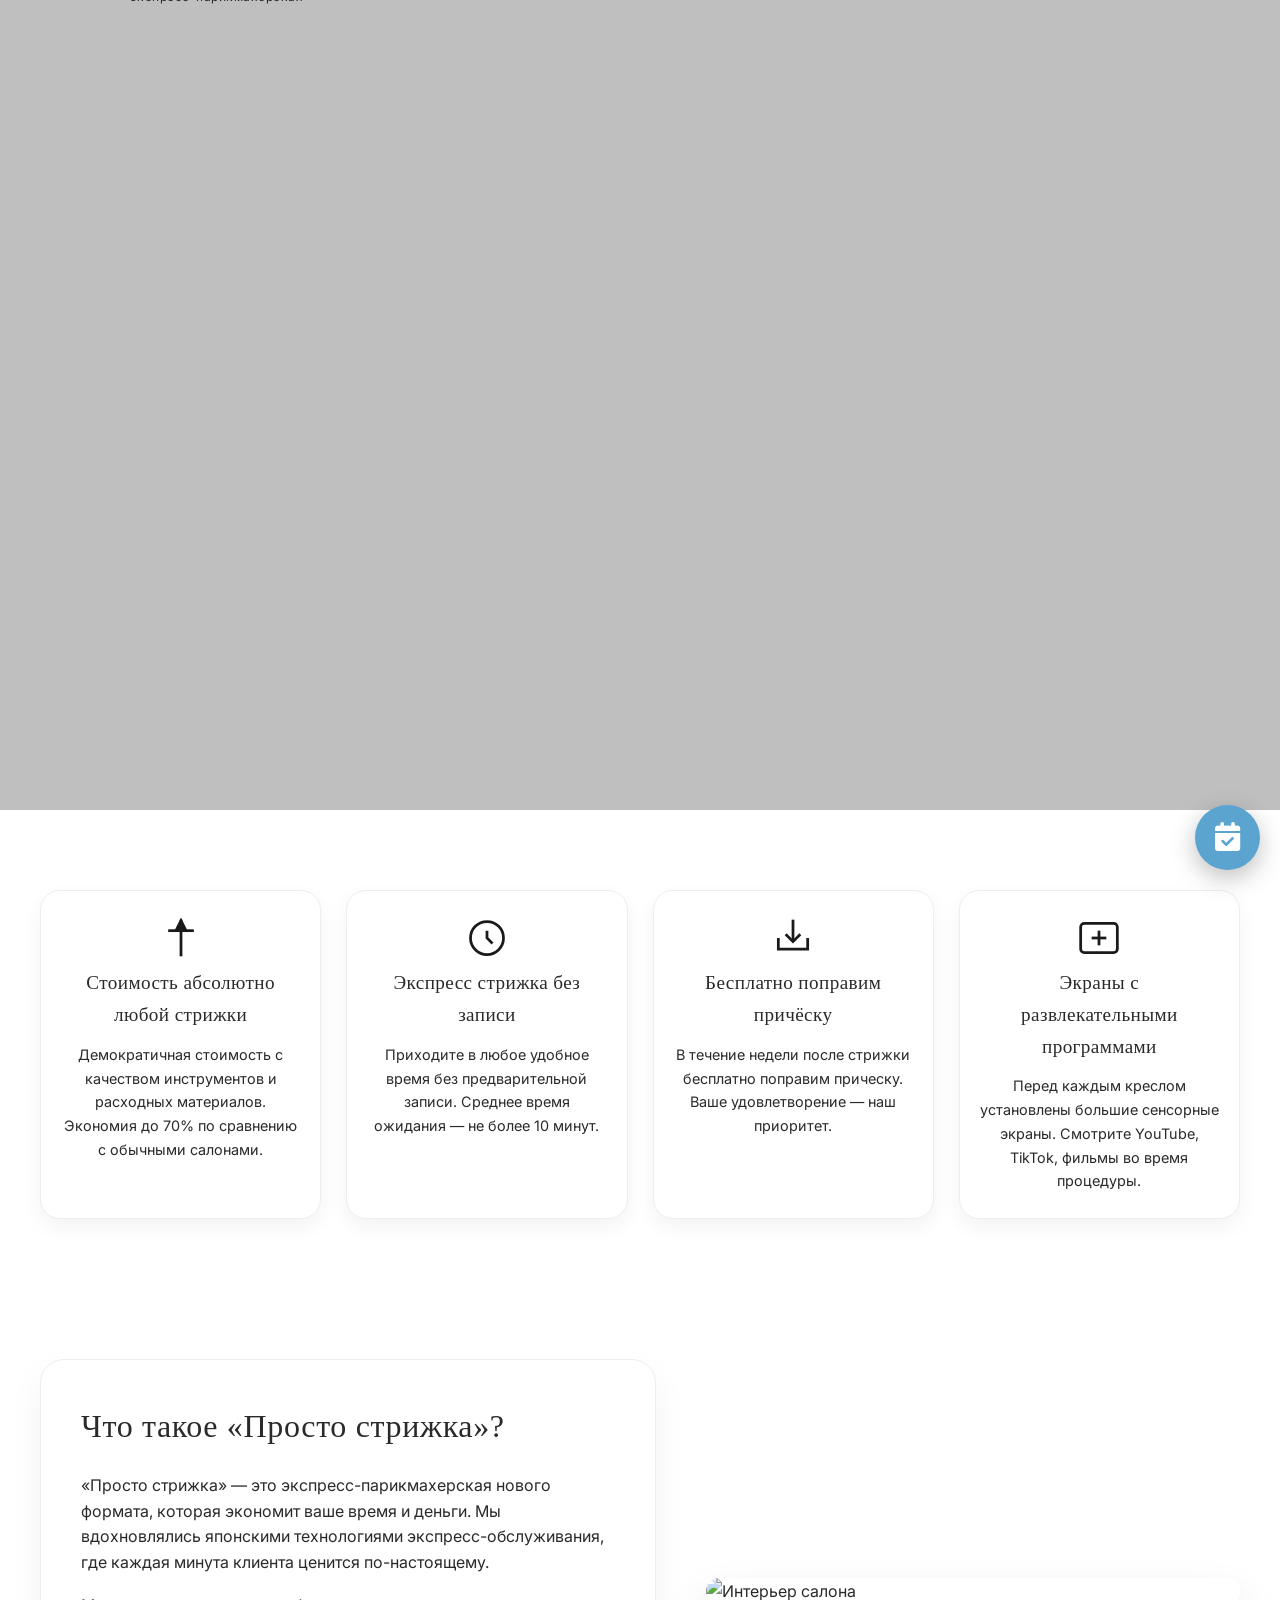
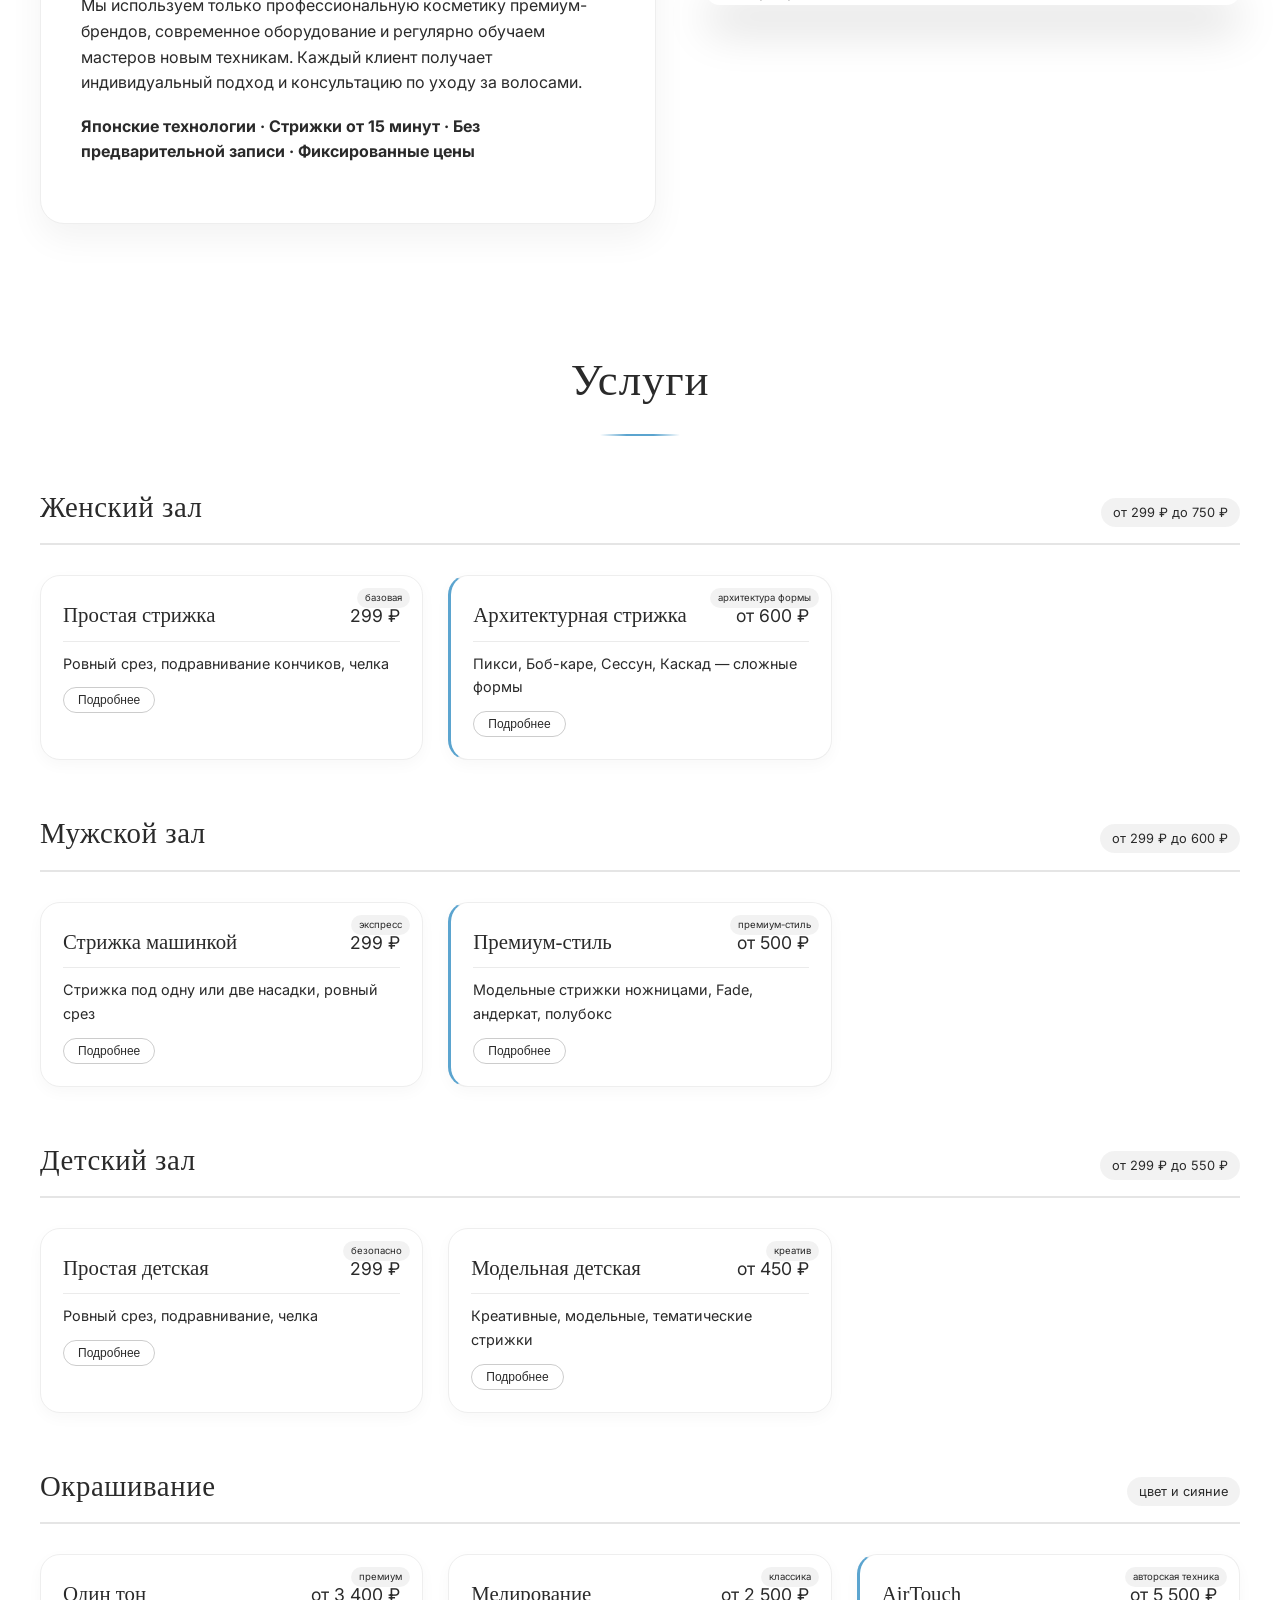
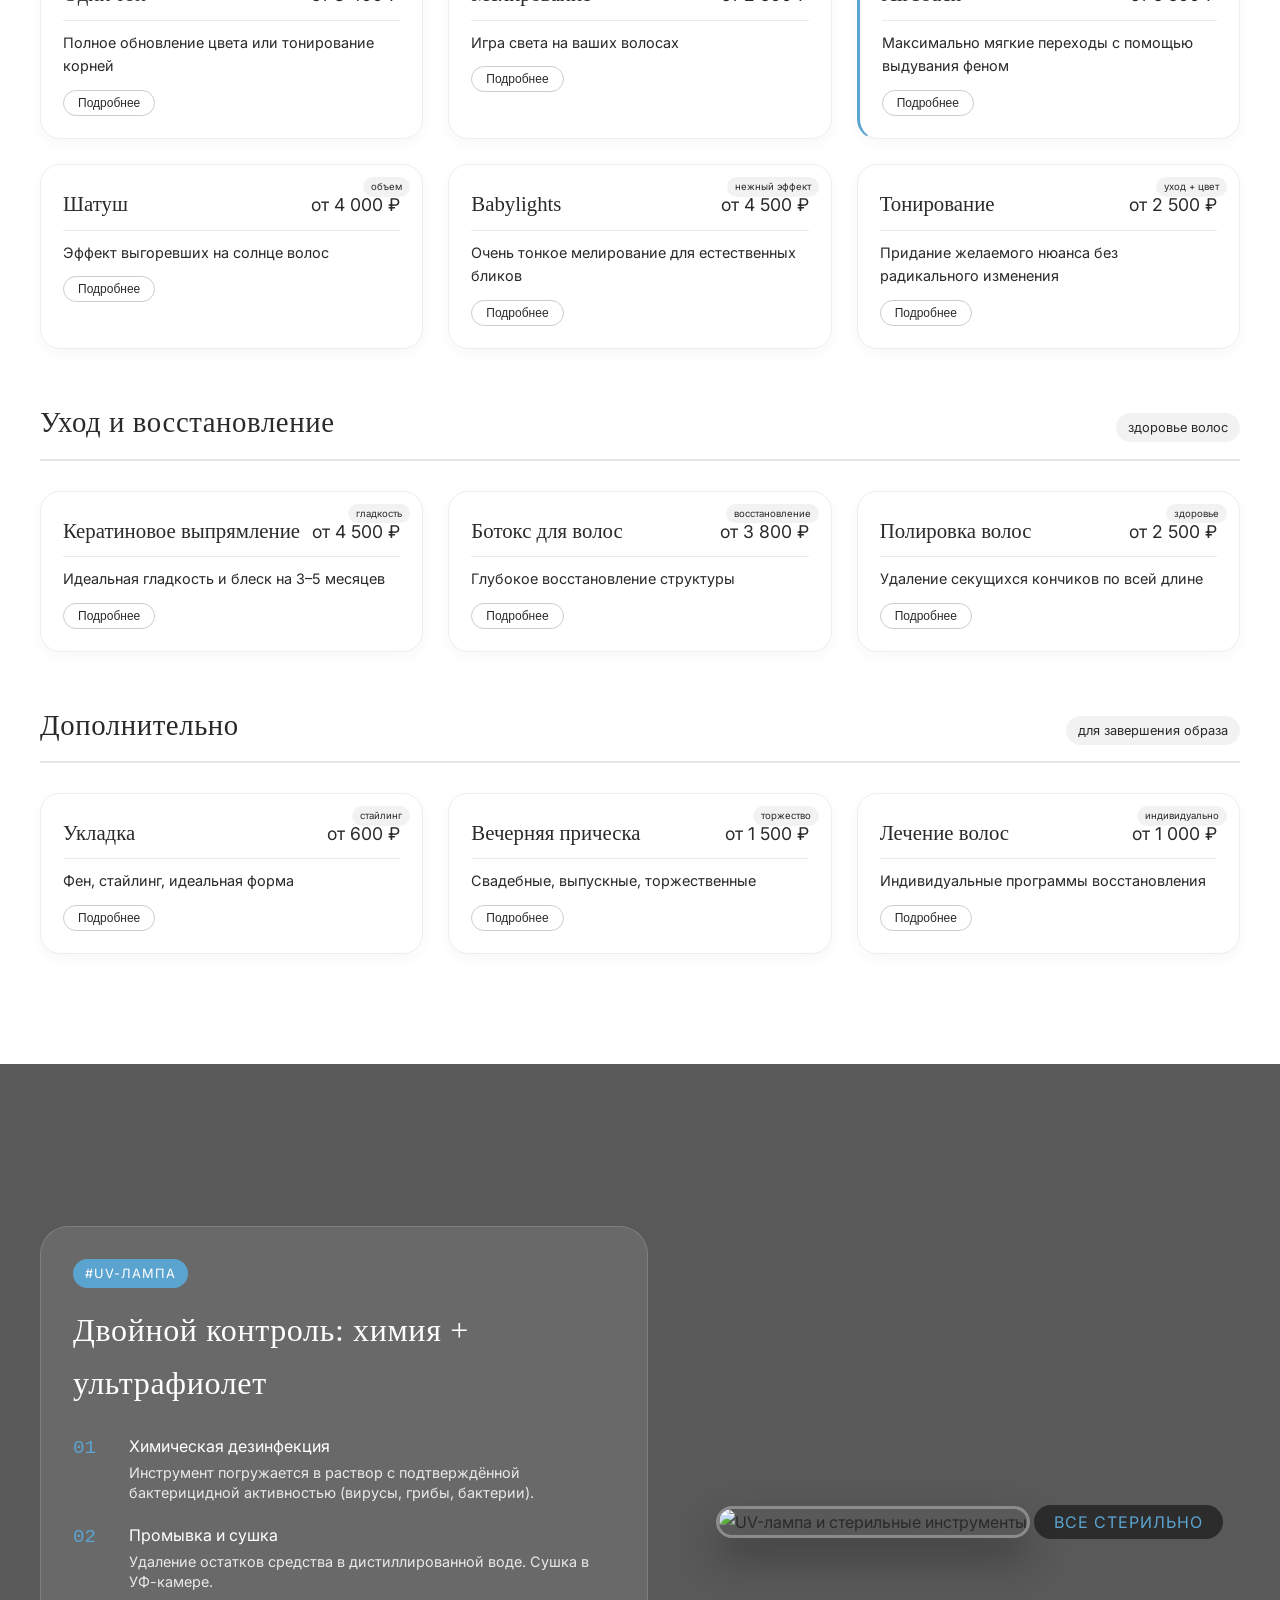
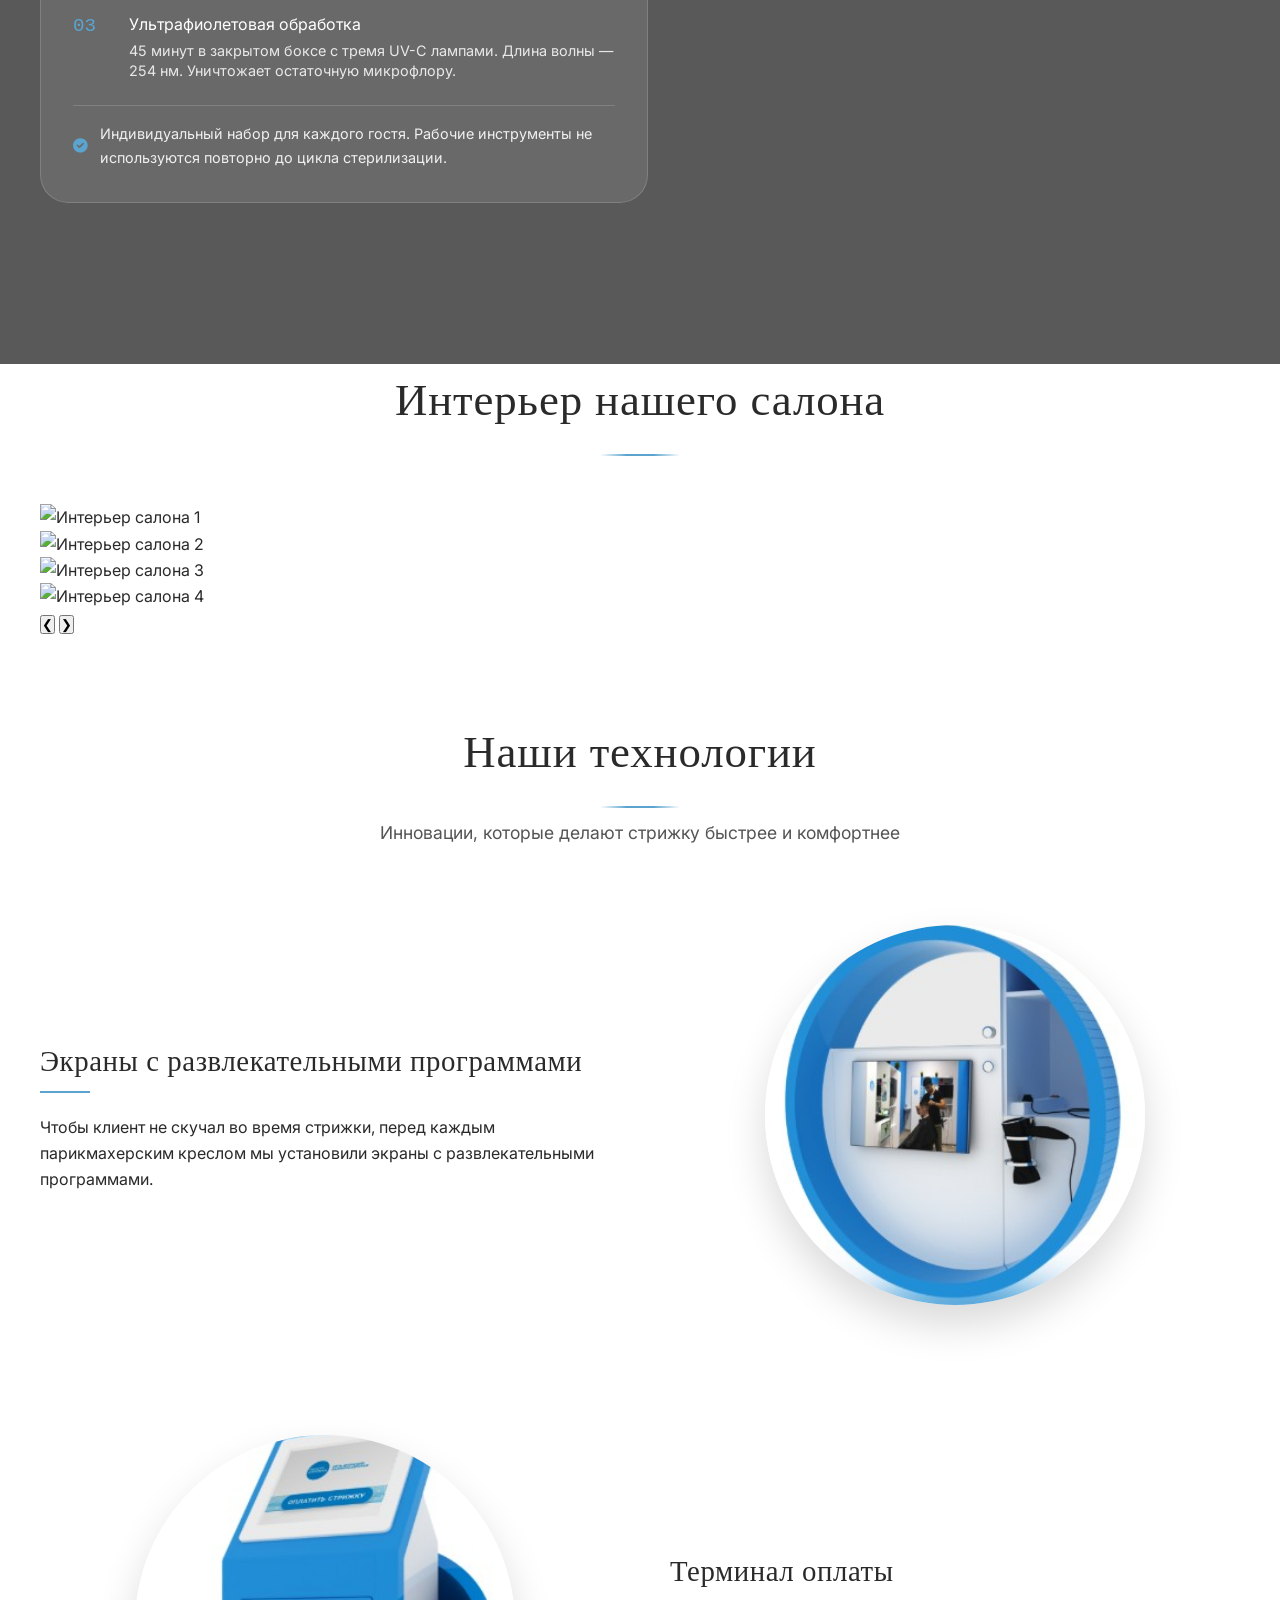
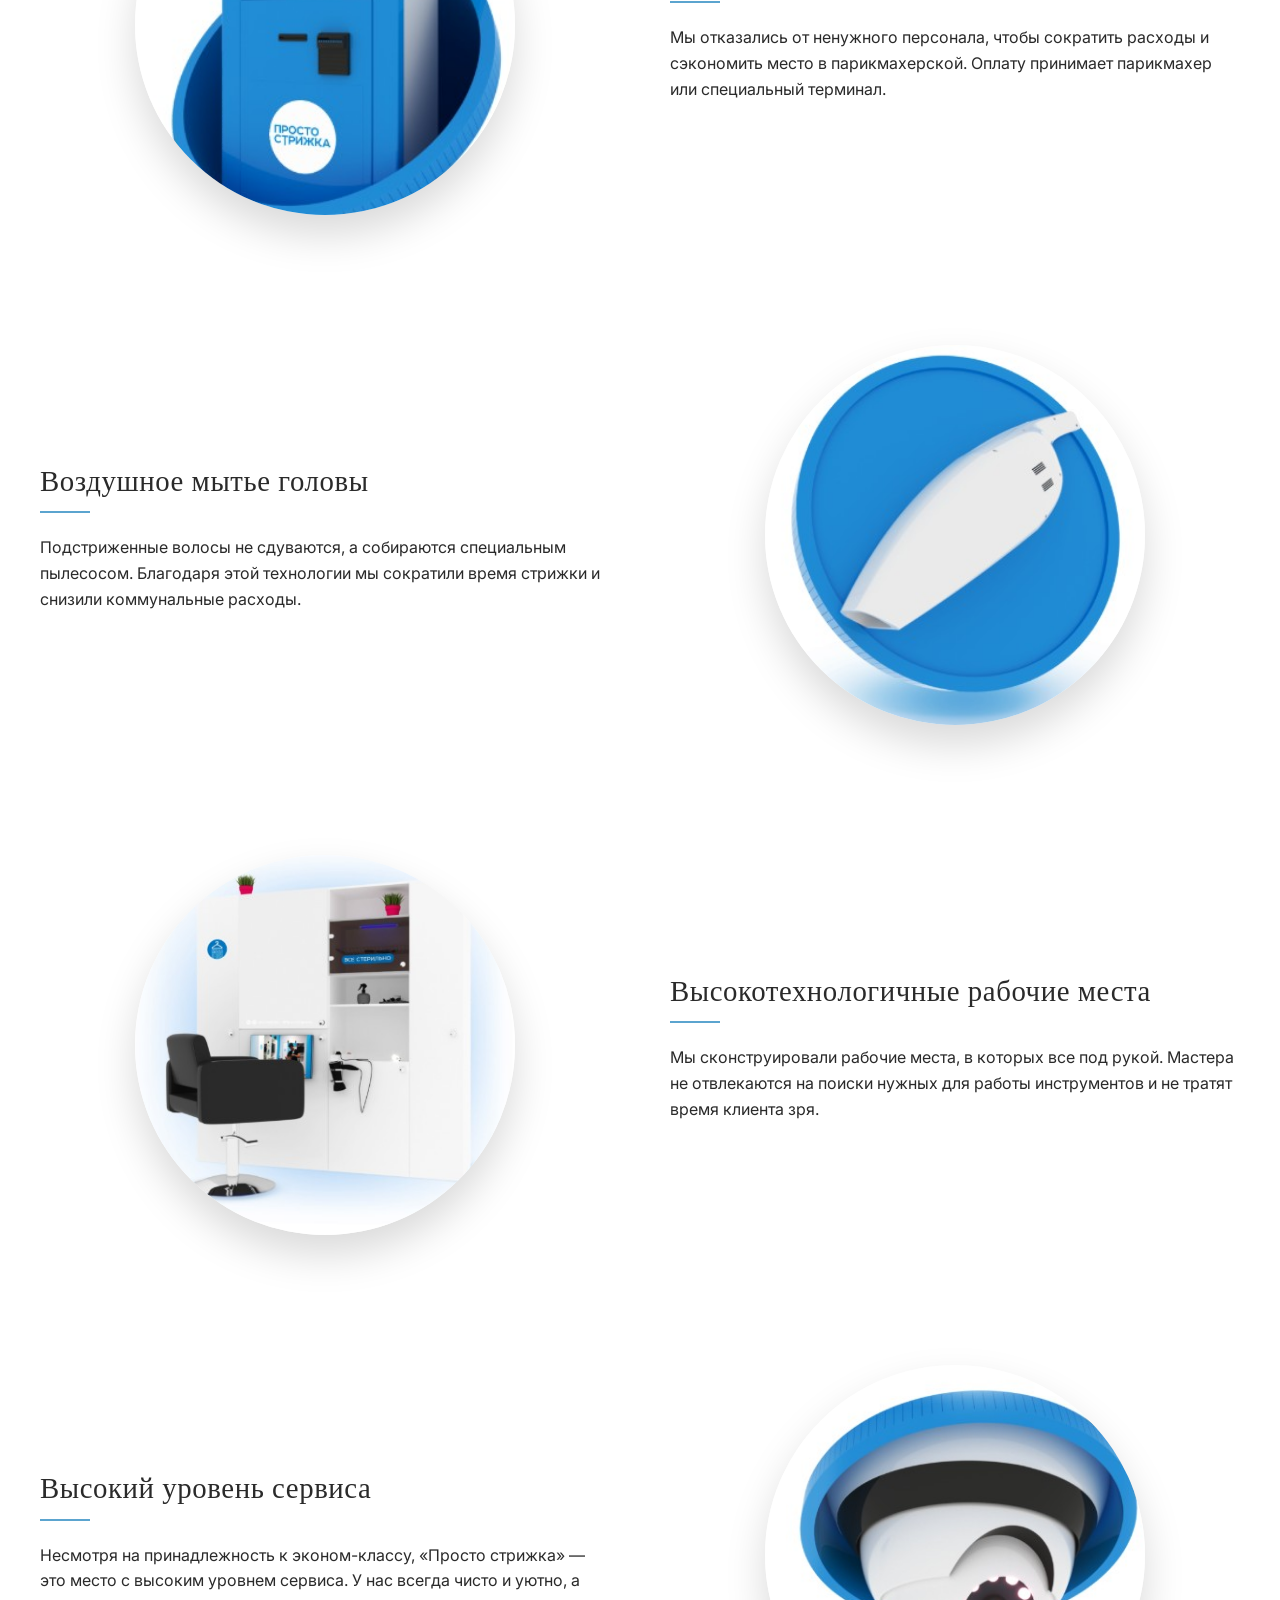
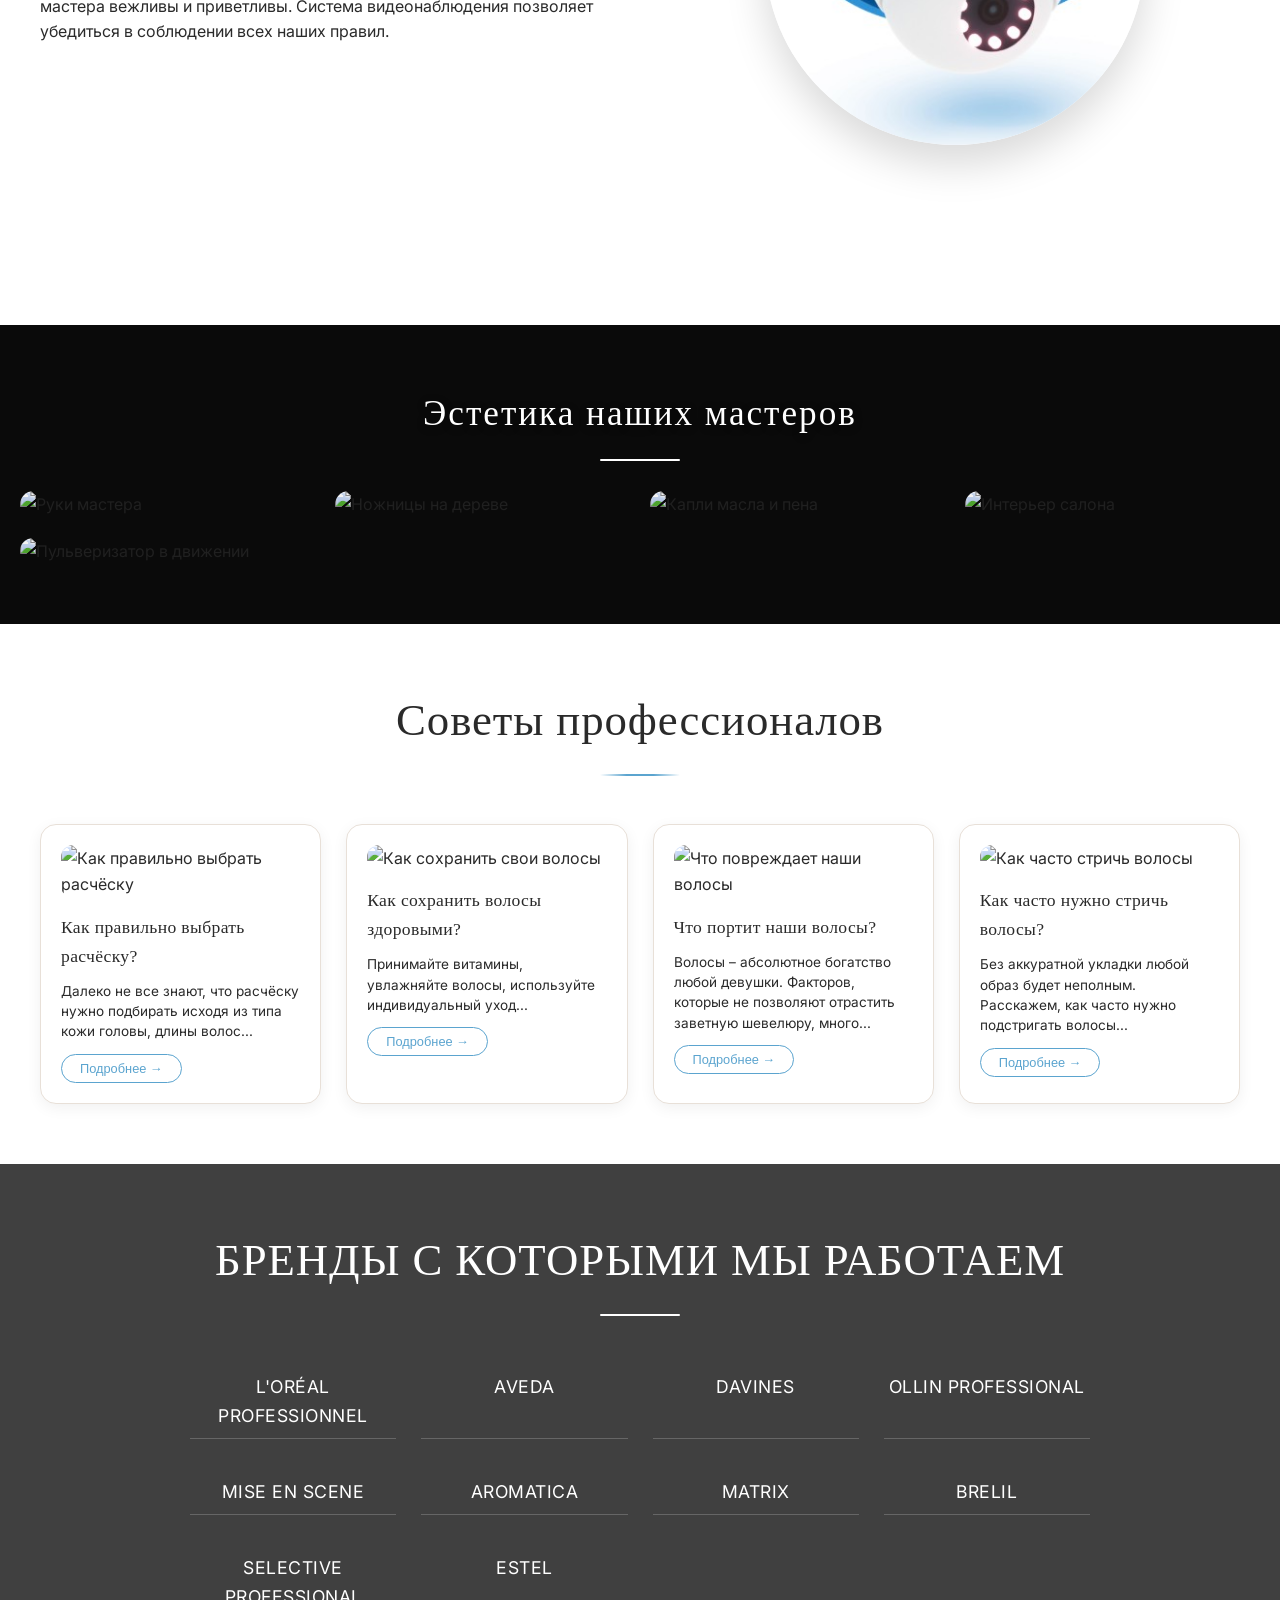
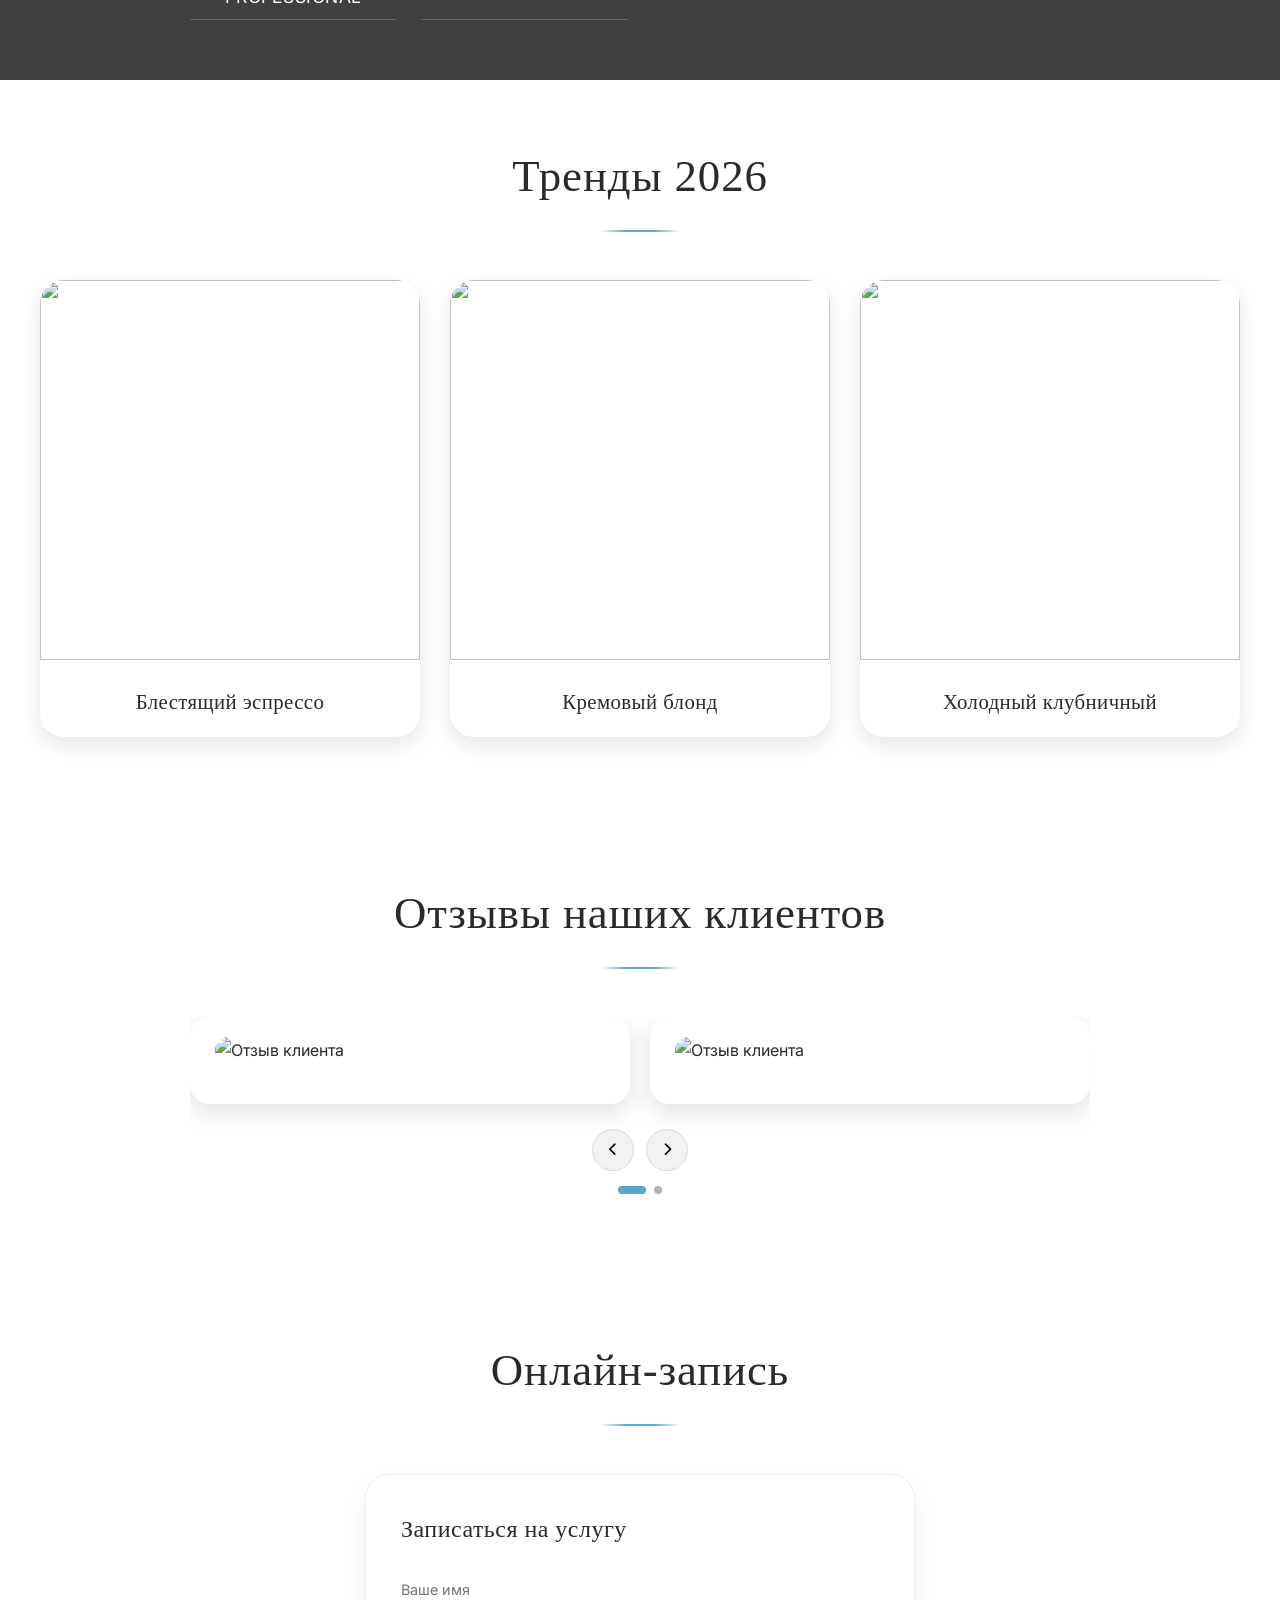
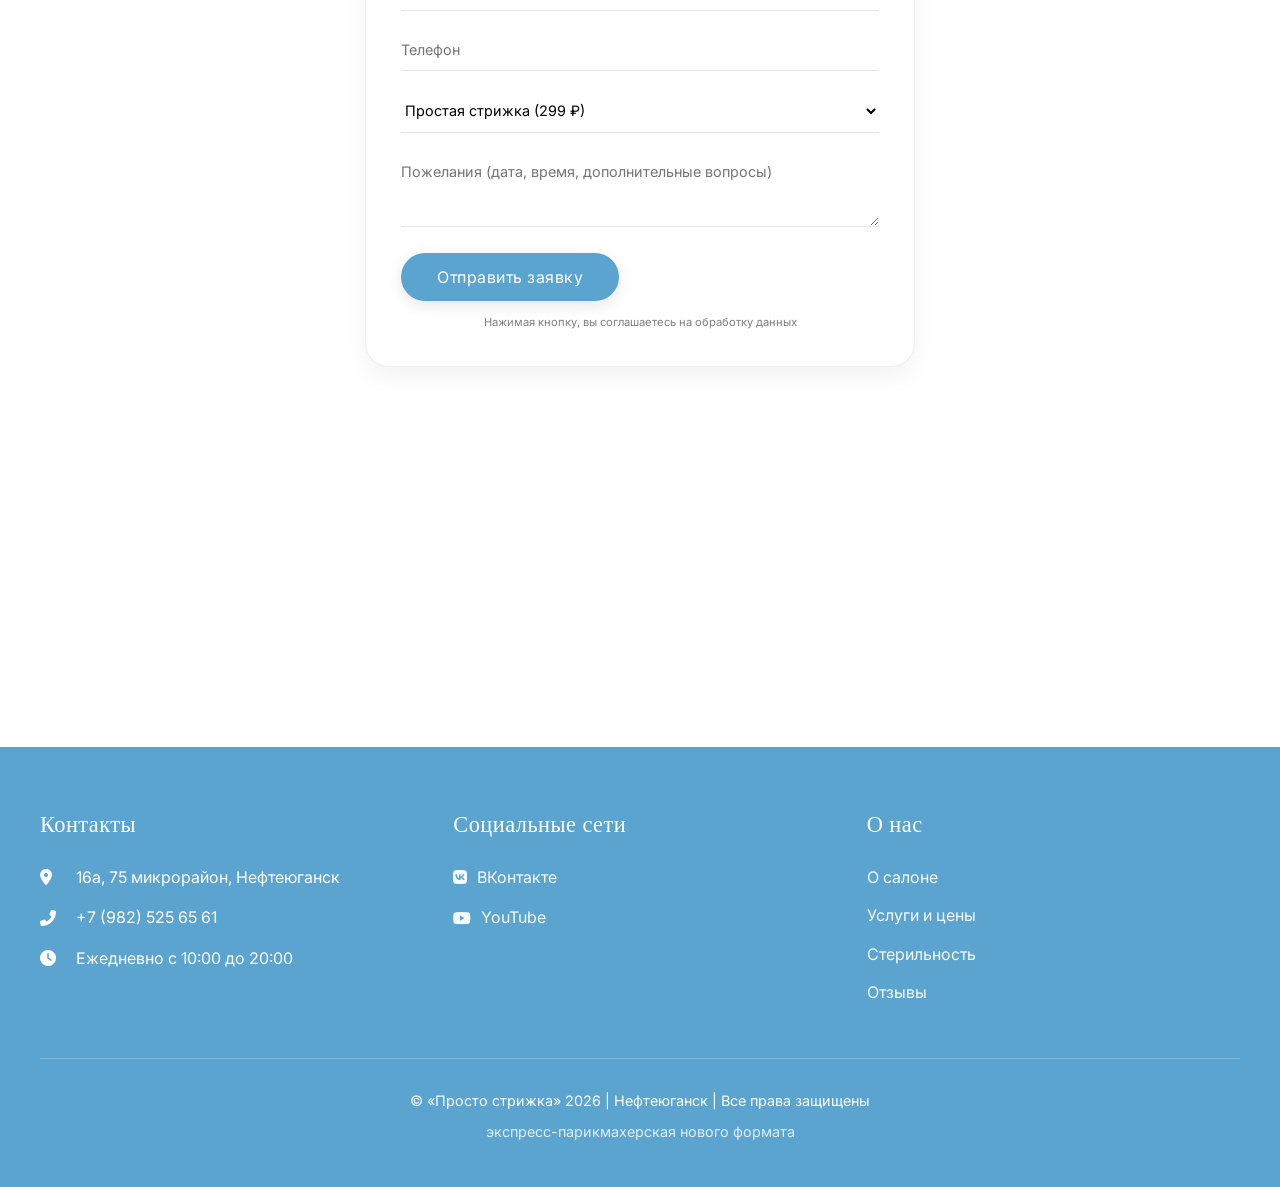
==== commit a39c0c5d: "Update index.html" ====
--- a/index.html
+++ b/index.html
@@ -7,7 +7,7 @@
     <title>Просто стрижка | Экспресс-парикмахерская в Нефтеюганске</title>
     <link rel="preconnect" href="https://fonts.googleapis.com">
     <link rel="preconnect" href="https://fonts.gstatic.com" crossorigin>
-    <link href="https://fonts.googleapis.com/css2?family=Inter:opsz,wght@14..32,300;400;500;600;700;800&family=Cormorant+Garamond:wght@300;400;500;600;700&display=swap" rel="stylesheet">
+    <link href="https://fonts.googleapis.com/css2?family=Inter:opsz,wght@14..32,300;400;500;600;700;800&family=Noto+Serif+JP:wght@300;400;500;600;700&display=swap" rel="stylesheet">
     <link rel="stylesheet" href="https://cdnjs.cloudflare.com/ajax/libs/font-awesome/6.0.0-beta3/css/all.min.css">
     <link rel="stylesheet" href="style.css">
 </head>
@@ -50,7 +50,6 @@
 </a>
 
 <main>
-    <!-- БАННЕР (ХЕРО) БЕЗ ТЕКСТА -->
     <section class="hero">
         <div class="hero-overlay"></div>
         <div class="container hero-content"></div>
@@ -104,7 +103,6 @@
                 <div class="section-line"></div>
             </div>
             
-            <!-- Женский зал -->
             <div class="services-category">
                 <div class="category-header">
                     <h3 class="category-title-light">Женский зал</h3>
@@ -158,7 +156,6 @@
                 </div>
             </div>
 
-            <!-- Мужской зал -->
             <div class="services-category">
                 <div class="category-header">
                     <h3 class="category-title-light">Мужской зал</h3>
@@ -211,7 +208,6 @@
                 </div>
             </div>
 
-            <!-- Детский зал -->
             <div class="services-category">
                 <div class="category-header">
                     <h3 class="category-title-light">Детский зал</h3>
@@ -264,7 +260,6 @@
                 </div>
             </div>
             
-            <!-- Окрашивание -->
             <div class="services-category">
                 <div class="category-header">
                     <h3 class="category-title-light">Окрашивание</h3>
@@ -387,7 +382,6 @@
                 </div>
             </div>
             
-            <!-- Уход и восстановление -->
             <div class="services-category">
                 <div class="category-header">
                     <h3 class="category-title-light">Уход и восстановление</h3>
@@ -453,7 +447,6 @@
                 </div>
             </div>
             
-            <!-- Дополнительно -->
             <div class="services-category">
                 <div class="category-header">
                     <h3 class="category-title-light">Дополнительно</h3>
@@ -562,26 +555,32 @@
         </div>
     </section>
 
-    <section id="interior" class="interior-section white-fullscreen">
+    <!-- ИНТЕРЬЕР - СЛАЙДЕР С БОЛЬШИМИ ФОТО -->
+    <section id="interior" class="interior-slider-section">
         <div class="container">
             <div class="section-header">
                 <h2>Интерьер нашего салона</h2>
                 <div class="section-line"></div>
             </div>
-            <div class="interior-gallery">
-                <div class="interior-item">
-                    <img src="https://f1.dikidi.net/c5/v4465/751g706i6s.jpg" alt="Интерьер салона">
-                </div>
-                <div class="interior-item">
-                    <img src="https://avatars.mds.yandex.net/get-altay/5104371/2a0000018f0f748d193c7082676c10eb74ff/L_height" alt="Интерьер салона">
-                </div>
-                <div class="interior-item">
-                    <img src="https://cdn.businessmens.ru/1024x-/content/1542269615_51ea8.jpg" alt="Интерьер салона">
-                </div>
-                <div class="interior-item">
-                    <img src="https://lh4.googleusercontent.com/proxy/KBXcCfVoWfbTVc08avTyDeyF66fr-sQNMcdj3cSihVRz4LYqpi2sCDW1kBeL5jZTJ1xKhT-c4T1zm7Elev4FbnOcoPr3YhJmLVFZJvaemeEF7a9SGHLFwkZE2Pel-R7eKkU" alt="Интерьер салона">
-                </div>
-            </div>
+            <div class="slider-container">
+                <div class="interior-slider" id="interiorSlider">
+                    <div class="slide">
+                        <img src="https://f1.dikidi.net/c5/v4465/751g706i6s.jpg" alt="Интерьер салона 1">
+                    </div>
+                    <div class="slide">
+                        <img src="https://avatars.mds.yandex.net/get-altay/5104371/2a0000018f0f748d193c7082676c10eb74ff/L_height" alt="Интерьер салона 2">
+                    </div>
+                    <div class="slide">
+                        <img src="https://cdn.businessmens.ru/1024x-/content/1542269615_51ea8.jpg" alt="Интерьер салона 3">
+                    </div>
+                    <div class="slide">
+                        <img src="https://lh4.googleusercontent.com/proxy/KBXcCfVoWfbTVc08avTyDeyF66fr-sQNMcdj3cSihVRz4LYqpi2sCDW1kBeL5jZTJ1xKhT-c4T1zm7Elev4FbnOcoPr3YhJmLVFZJvaemeEF7a9SGHLFwkZE2Pel-R7eKkU" alt="Интерьер салона 4">
+                    </div>
+                </div>
+                <button class="slider-arrow prev" id="prevSlide">❮</button>
+                <button class="slider-arrow next" id="nextSlide">❯</button>
+            </div>
+            <div class="slider-dots" id="sliderDots"></div>
         </div>
     </section>
 
@@ -728,7 +727,6 @@
         </div>
     </div>
 
-    <!-- РАЗДЕЛ БРЕНДОВ С ССЫЛКАМИ НА ЗОЛОТОЕ ЯБЛОКО -->
     <section id="brands" class="brands-fullscreen">
         <div class="brands-bg"></div>
         <div class="brands-overlay"></div>
@@ -763,7 +761,6 @@
         </div>
     </div>
 
-    <!-- БЛОК С ОТЗЫВАМИ -->
     <section id="reviews" class="reviews-section-clean" style="background: #ffffff;">
         <div class="container">
             <div class="section-header">
@@ -773,18 +770,18 @@
             <div class="reviews-slider">
                 <div class="reviews-track" id="reviewsTrack">
                     <div class="review-card-clean with-photo">
-                        <div class="review-photo" style="width: 100%; height: auto; border-radius: 20px; position: relative; top: 0; left: 0; transform: none; border: none; margin-bottom: 15px;">
-                            <img src="https://psv4.userapi.com/s/v1/d2/N9GNDjzHwXM5_qzUaBrmOFhMofX3f4PbEPv8hHUXlPKU8m0HBEXU_pgDwhANnE67_wjUdPP5s0yRwhvi3iDXQY2n21Ji0JpO0y7Qk5qIh-1rlGNts5URS7_17E-w3fZ2GcD7q-fW_SEy/1111.jpg" alt="Отзыв клиента" style="width: 100%; height: auto; border-radius: 20px; display: block; cursor: pointer;" class="review-img-clickable" data-review-img="https://psv4.userapi.com/s/v1/d2/N9GNDjzHwXM5_qzUaBrmOFhMofX3f4PbEPv8hHUXlPKU8m0HBEXU_pgDwhANnE67_wjUdPP5s0yRwhvi3iDXQY2n21Ji0JpO0y7Qk5qIh-1rlGNts5URS7_17E-w3fZ2GcD7q-fW_SEy/1111.jpg">
+                        <div class="review-photo">
+                            <img src="https://psv4.userapi.com/s/v1/d2/N9GNDjzHwXM5_qzUaBrmOFhMofX3f4PbEPv8hHUXlPKU8m0HBEXU_pgDwhANnE67_wjUdPP5s0yRwhvi3iDXQY2n21Ji0JpO0y7Qk5qIh-1rlGNts5URS7_17E-w3fZ2GcD7q-fW_SEy/1111.jpg" alt="Отзыв клиента" class="review-img-clickable" data-review-img="https://psv4.userapi.com/s/v1/d2/N9GNDjzHwXM5_qzUaBrmOFhMofX3f4PbEPv8hHUXlPKU8m0HBEXU_pgDwhANnE67_wjUdPP5s0yRwhvi3iDXQY2n21Ji0JpO0y7Qk5qIh-1rlGNts5URS7_17E-w3fZ2GcD7q-fW_SEy/1111.jpg">
                         </div>
                     </div>
                     <div class="review-card-clean with-photo">
-                        <div class="review-photo" style="width: 100%; height: auto; border-radius: 20px; position: relative; top: 0; left: 0; transform: none; border: none; margin-bottom: 15px;">
-                            <img src="https://psv4.userapi.com/s/v1/d2/HLxVQibCO4p0TcCQltWXGac34vh-kenutMMsOsc5NJOk5glkw8mMrknu1ZOS6P6rD5OmpXZZLZfYRH4GvNQwB8d5T5TMPSaaRBLiwmY8AR-z7_cJKclHyFV3DeMfhQbWjT7HmWgdEIaR/2222.jpg" alt="Отзыв клиента" style="width: 100%; height: auto; border-radius: 20px; display: block; cursor: pointer;" class="review-img-clickable" data-review-img="https://psv4.userapi.com/s/v1/d2/HLxVQibCO4p0TcCQltWXGac34vh-kenutMMsOsc5NJOk5glkw8mMrknu1ZOS6P6rD5OmpXZZLZfYRH4GvNQwB8d5T5TMPSaaRBLiwmY8AR-z7_cJKclHyFV3DeMfhQbWjT7HmWgdEIaR/2222.jpg">
+                        <div class="review-photo">
+                            <img src="https://psv4.userapi.com/s/v1/d2/HLxVQibCO4p0TcCQltWXGac34vh-kenutMMsOsc5NJOk5glkw8mMrknu1ZOS6P6rD5OmpXZZLZfYRH4GvNQwB8d5T5TMPSaaRBLiwmY8AR-z7_cJKclHyFV3DeMfhQbWjT7HmWgdEIaR/2222.jpg" alt="Отзыв клиента" class="review-img-clickable" data-review-img="https://psv4.userapi.com/s/v1/d2/HLxVQibCO4p0TcCQltWXGac34vh-kenutMMsOsc5NJOk5glkw8mMrknu1ZOS6P6rD5OmpXZZLZfYRH4GvNQwB8d5T5TMPSaaRBLiwmY8AR-z7_cJKclHyFV3DeMfhQbWjT7HmWgdEIaR/2222.jpg">
                         </div>
                     </div>
                     <div class="review-card-clean with-photo">
-                        <div class="review-photo" style="width: 100%; height: auto; border-radius: 20px; position: relative; top: 0; left: 0; transform: none; border: none; margin-bottom: 15px;">
-                            <img src="https://psv4.userapi.com/s/v1/d2/dLCjJ3GktRcATkKGQMbk9u6BvSJbTtwGqK1icatVsnNJHsZekVdJf0BvjMFQI6_-d40S_e0rVNnsfYcRECtwqUxRO4DcQHYnilWVdbbMy4jZu7q-Moo7bsbN8f9ubDHCnerAZl03HIB1/3333.jpg" alt="Отзыв клиента" style="width: 100%; height: auto; border-radius: 20px; display: block; cursor: pointer;" class="review-img-clickable" data-review-img="https://psv4.userapi.com/s/v1/d2/dLCjJ3GktRcATkKGQMbk9u6BvSJbTtwGqK1icatVsnNJHsZekVdJf0BvjMFQI6_-d40S_e0rVNnsfYcRECtwqUxRO4DcQHYnilWVdbbMy4jZu7q-Moo7bsbN8f9ubDHCnerAZl03HIB1/3333.jpg">
+                        <div class="review-photo">
+                            <img src="https://psv4.userapi.com/s/v1/d2/dLCjJ3GktRcATkKGQMbk9u6BvSJbTtwGqK1icatVsnNJHsZekVdJf0BvjMFQI6_-d40S_e0rVNnsfYcRECtwqUxRO4DcQHYnilWVdbbMy4jZu7q-Moo7bsbN8f9ubDHCnerAZl03HIB1/3333.jpg" alt="Отзыв клиента" class="review-img-clickable" data-review-img="https://psv4.userapi.com/s/v1/d2/dLCjJ3GktRcATkKGQMbk9u6BvSJbTtwGqK1icatVsnNJHsZekVdJf0BvjMFQI6_-d40S_e0rVNnsfYcRECtwqUxRO4DcQHYnilWVdbbMy4jZu7q-Moo7bsbN8f9ubDHCnerAZl03HIB1/3333.jpg">
                         </div>
                     </div>
                 </div>
@@ -899,11 +896,11 @@
                     <div class="footer-title">Контакты</div>
                     <div class="footer-contact-item">
                         <i class="fas fa-map-marker-alt"></i>
-                        <a href="https://yandex.ru/maps/?text=Нефтеюганск, 75 микрорайон, 16а" target="_blank" style="color: white; text-decoration: none;">16а, 75 микрорайон, Нефтеюганск</a>
+                        <a href="https://yandex.ru/maps/?text=Нефтеюганск, 75 микрорайон, 16а" target="_blank">16а, 75 микрорайон, Нефтеюганск</a>
                     </div>
                     <div class="footer-contact-item">
                         <i class="fas fa-phone-alt"></i>
-                        <a href="tel:+79825256561" style="color: white; text-decoration: none;">+7 (982) 525 65 61</a>
+                        <a href="tel:+79825256561">+7 (982) 525 65 61</a>
                     </div>
                     <div class="footer-contact-item">
                         <i class="fas fa-clock"></i>
@@ -934,7 +931,6 @@
         </div>
     </footer>
 
-    <!-- Модальное окно для увеличения фото отзывов -->
     <div id="reviewPhotoModal" class="modal">
         <div class="modal-content photo-modal-content">
             <div class="modal-header">
@@ -942,7 +938,7 @@
                 <h2>Фото отзыва</h2>
             </div>
             <div class="modal-body photo-modal-body">
-                <img id="reviewPhotoImg" class="service-photo-img" src="" alt="Фото отзыва" style="max-width: 100%; max-height: 80vh; object-fit: contain;">
+                <img id="reviewPhotoImg" class="service-photo-img" src="" alt="Фото отзыва">
             </div>
         </div>
     </div>
--- a/style.css
+++ b/style.css
@@ -6,6 +6,7 @@
 
 html, body {
     height: 100%;
+    scroll-behavior: smooth;
 }
 
 body {
@@ -29,6 +30,17 @@
     padding: 0 40px;
 }
 
+/* КЛИКАБЕЛЬНЫЙ ЛОГОТИП */
+.logo-link {
+    text-decoration: none;
+    display: inline-block;
+}
+
+.logo-link:hover .logo-title {
+    opacity: 0.9;
+}
+
+/* ТИПОГРАФИКА */
 h1, h2, h3, h4, .logo-title, .footer-title, .category-title-light {
     font-family: 'Cormorant Garamond', serif;
     letter-spacing: 0.02em;
@@ -39,6 +51,14 @@
     font-size: 2.8rem;
     font-weight: 400;
     color: #2A2A2A;
+}
+
+h3 {
+    font-size: 1.8rem;
+}
+
+p, li, .service-name, .service-price, .service-short-desc, .detail-label, .detail-value, .brand-link {
+    font-size: 1rem;
 }
 
 .section-header {
@@ -81,6 +101,7 @@
     box-shadow: 0 8px 25px rgba(0,0,0,0.15);
 }
 
+/* ПЛАВАЮЩАЯ КНОПКА */
 .floating-btn {
     position: fixed;
     bottom: 30px;
@@ -136,98 +157,95 @@
     box-shadow: 0 8px 30px rgba(0,0,0,0.35);
 }
 
-.fixed-marquee {
-    position: fixed;
-    bottom: 0;
-    left: 0;
-    width: 100%;
-    background: #E53935;
-    color: white;
-    padding: 14px 0;
-    z-index: 999;
-    box-shadow: 0 -4px 15px rgba(0,0,0,0.2);
-    font-weight: 400;
-    font-size: 1rem;
-    transform: translateY(100%);
-    transition: transform 0.4s ease-in-out;
-    overflow: hidden;
-    white-space: nowrap;
-}
-
-.fixed-marquee.visible {
-    transform: translateY(0);
-}
-
-.marquee-content {
-    display: inline-block;
-    white-space: nowrap;
-    animation: marqueeScroll 20s linear infinite;
-    padding-left: 0;
-}
-
-.marquee-content:hover {
-    animation-play-state: paused;
-}
-
-.discount-icon {
-    font-size: 1.2rem;
-    margin: 0 5px;
-    display: inline-block;
-}
-
-.discount-text {
-    letter-spacing: 1px;
-    margin-right: 30px;
-    display: inline-block;
-    font-size: 1rem;
-    font-weight: 400;
-}
-
-@keyframes marqueeScroll {
-    0% { transform: translateX(0); }
-    100% { transform: translateX(-50%); }
-}
-
+/* ГЕРОЙ-БАННЕР */
 .hero {
     position: relative;
     background-image: url('https://images2.imgbox.com/b4/68/oQmEhqBi_o.jpg');
     background-size: cover;
     background-position: center;
     background-repeat: no-repeat;
-    min-height: 100vh;
-    height: auto;
+    min-height: 90vh;
     display: flex;
     align-items: center;
-    justify-content: center;
-    margin-bottom: 0;
-    margin-top: 0;
-    padding-top: 0;
+}
+
+.hero-overlay {
+    position: absolute;
+    top: 0;
+    left: 0;
+    width: 100%;
+    height: 100%;
+    background: rgba(0, 0, 0, 0.25);
+    z-index: 1;
 }
 
 .hero-content {
     position: relative;
-    z-index: 1;
-    width: 100%;
-}
-
+    z-index: 2;
+    width: 100%;
+}
+
+/* ТЕЛЕФОН: баннер сдвинут СОВСЕМ НЕМНОГО ВЛЕВО, текст убран */
 @media (max-width: 768px) {
     .hero {
-        background-size: cover;
-        background-position: center center;
-        background-repeat: no-repeat;
-        min-height: auto;
-        width: 100%;
-        aspect-ratio: 16 / 10;
-        background-color: #F5EDE3;
+        min-height: 60vh;
+        background-position: 48% center;
+        align-items: flex-end;
+        padding-bottom: 0;
+    }
+    
+    .hero-overlay {
+        background: rgba(0, 0, 0, 0.15);
+    }
+    
+    /* Убираем текст полностью */
+    .hero-content::after {
+        content: none;
+        display: none;
     }
 }
 
 @media (max-width: 480px) {
     .hero {
-        aspect-ratio: 4 / 3;
-    }
-}
-
+        min-height: 50vh;
+        background-position: 45% center;
+    }
+}
+
+@media (max-width: 480px) {
+    .hero {
+        min-height: 50vh;
+        background-position: 60% center;
+    }
+}
+
+@media (max-width: 480px) {
+    .hero {
+        min-height: 50vh;
+        background-position: 20% center;
+    }
+}
+
+@media (max-width: 480px) {
+    .hero {
+        min-height: 50vh;
+        background-position: 80% center;
+    }
+}
+
+@media (max-width: 480px) {
+    .hero {
+        min-height: 50vh;
+    }
+    
+    .hero-content::after {
+        content: "⚡ 299 ₽ • БЕЗ ЗАПИСИ";
+        font-size: 0.7rem;
+        padding: 8px 18px;
+    }
+}
+
+/* ШАПКА */
 header {
     position: fixed;
     top: -120px;
@@ -360,6 +378,7 @@
     background: white;
 }
 
+/* ОСНОВНЫЕ СТИЛИ */
 .features-grid {
     display: grid;
     grid-template-columns: repeat(4, 1fr);
@@ -833,37 +852,6 @@
 
 .interior-item:hover img {
     transform: scale(1.03);
-}
-
-@media (max-width: 992px) {
-    .interior-item {
-        min-width: 280px;
-        max-width: calc(50% - 20px);
-    }
-    .interior-item img {
-        height: 320px;
-    }
-}
-
-@media (max-width: 768px) {
-    .interior-gallery {
-        gap: 20px;
-    }
-    .interior-item {
-        min-width: 100%;
-        max-width: 100%;
-    }
-    .interior-item img {
-        height: 350px;
-        object-fit: cover;
-        object-position: center;
-    }
-}
-
-@media (max-width: 480px) {
-    .interior-item img {
-        height: 280px;
-    }
 }
 
 .features-tech-section {
@@ -1172,14 +1160,6 @@
     border-radius: 8px;
 }
 
-.tip-image {
-    width: 100%;
-    max-width: 300px;
-    margin: 0 auto 15px;
-    display: block;
-    border-radius: 16px;
-}
-
 .review-img-clickable {
     cursor: pointer;
     transition: opacity 0.2s;
@@ -1233,13 +1213,6 @@
     background: white;
 }
 
-.brands-subtitle {
-    color: rgba(255,255,255,0.85);
-    font-size: 1rem;
-    letter-spacing: 2px;
-    margin-top: 12px;
-}
-
 .brands-list {
     max-width: 900px;
     margin: 40px auto 0;
@@ -1248,18 +1221,23 @@
     gap: 30px 25px;
 }
 
-.brand-name {
+.brand-link {
     font-size: 1.1rem;
     font-weight: 400;
     color: white;
-    transition: all 0.3s;
+    transition: all 0.3s ease;
     padding: 8px 0;
     border-bottom: 1px solid rgba(255,255,255,0.2);
-}
-
-.brand-name:hover {
+    text-decoration: none;
+    display: block;
+    text-align: center;
+    letter-spacing: 0.5px;
+}
+
+.brand-link:hover {
     transform: translateY(-3px);
-    color: #ddd;
+    color: #5BA4CF;
+    border-bottom-color: #5BA4CF;
 }
 
 .trends-section {
@@ -1492,7 +1470,6 @@
     width: 24px;
 }
 
-/* Кликабельные ссылки в подвале */
 .footer-contact-item a {
     color: white;
     text-decoration: none;
@@ -1559,19 +1536,103 @@
     opacity: 0.8;
 }
 
+/* ===== АДАПТАЦИЯ ПОД ТЕЛЕФОН ===== */
 @media (max-width: 992px) {
-    .container { padding: 0 25px; }
-    .brands-list { grid-template-columns: repeat(3, 1fr); }
-    .footer-grid { grid-template-columns: repeat(2, 1fr); }
-    .tips-grid-gost { grid-template-columns: repeat(2, 1fr); }
-    .sterility-row { flex-direction: column; }
-    h2 { font-size: 2.4rem; }
+    .container {
+        padding: 0 25px;
+    }
+    .footer-grid {
+        grid-template-columns: repeat(2, 1fr);
+    }
+    .tips-grid-gost {
+        grid-template-columns: repeat(2, 1fr);
+    }
+    .sterility-row {
+        flex-direction: column;
+    }
+    h2 {
+        font-size: 2.2rem;
+    }
+    .trends-grid {
+        grid-template-columns: repeat(2, 1fr);
+    }
+    .brands-list {
+        grid-template-columns: repeat(2, 1fr);
+    }
 }
 
 @media (max-width: 768px) {
-    .container { padding: 0 20px; }
-    
-    .burger-menu { display: flex; }
+    .container {
+        padding: 0 20px;
+    }
+    
+    body {
+        font-size: 15px;
+    }
+    
+    h2 {
+        font-size: 1.8rem;
+    }
+    
+    h3 {
+        font-size: 1.4rem;
+    }
+    
+    p, li, .service-name, .service-price, .service-short-desc, .detail-label, .detail-value, .brand-link {
+        font-size: 0.95rem;
+    }
+    
+    .category-title-light {
+        font-size: 1.5rem;
+    }
+    
+    .feature-card h3 {
+        font-size: 1.1rem;
+    }
+    
+    .feature-card p {
+        font-size: 0.85rem;
+    }
+    
+    .about-text h3 {
+        font-size: 1.6rem;
+    }
+    
+    .about-text p {
+        font-size: 0.9rem;
+    }
+    
+    .service-name {
+        font-size: 1.2rem;
+    }
+    
+    .service-price {
+        font-size: 1rem;
+    }
+    
+    .tech-content h3 {
+        font-size: 1.4rem;
+    }
+    
+    .tech-content p {
+        font-size: 0.9rem;
+    }
+    
+    .aesthetics-section-title {
+        font-size: 1.8rem;
+    }
+    
+    .trend-content h3 {
+        font-size: 1.1rem;
+    }
+    
+    .footer-title {
+        font-size: 1.2rem;
+    }
+    
+    .burger-menu {
+        display: flex;
+    }
     
     .nav-links {
         position: fixed;
@@ -1595,7 +1656,7 @@
     }
     
     .nav-links a {
-        font-size: 1.1rem;
+        font-size: 1rem;
         color: white;
         padding: 12px 20px;
         width: 100%;
@@ -1616,25 +1677,59 @@
         border-radius: 10px;
     }
     
-    body.menu-open { overflow: hidden; }
-    
-    .logo-img { height: 40px; }
-    .logo-title { font-size: 1.3rem; }
-    .logo-subtitle { font-size: 0.65rem; }
-    
-    .features-grid { grid-template-columns: 1fr; }
-    .about-content { flex-direction: column; }
-    .services-grid { grid-template-columns: 1fr; }
-    .category-header { flex-direction: column; align-items: flex-start; gap: 8px; }
-    .mosaic-grid-mobile { grid-template-columns: 1fr; }
-    .trends-grid { grid-template-columns: 1fr; }
-    .tips-grid-gost { grid-template-columns: 1fr; }
-    .review-card-clean { flex: 0 0 100%; }
-    .brands-list { grid-template-columns: repeat(2, 1fr); }
-    .footer-grid { grid-template-columns: 1fr; text-align: center; }
-    .footer-contact-item { justify-content: center; }
-    .footer-social { align-items: center; }
-    .footer-links { text-align: center; }
+    body.menu-open {
+        overflow: hidden;
+    }
+    
+    .logo-img {
+        height: 40px;
+    }
+    .logo-title {
+        font-size: 1.2rem;
+    }
+    .logo-subtitle {
+        font-size: 0.6rem;
+    }
+    
+    .features-grid {
+        grid-template-columns: 1fr;
+    }
+    .about-content {
+        flex-direction: column;
+    }
+    .services-grid {
+        grid-template-columns: 1fr;
+    }
+    .category-header {
+        flex-direction: column;
+        align-items: flex-start;
+        gap: 8px;
+    }
+    .mosaic-grid-mobile {
+        grid-template-columns: 1fr;
+    }
+    .trends-grid {
+        grid-template-columns: 1fr;
+    }
+    .tips-grid-gost {
+        grid-template-columns: 1fr;
+    }
+    .review-card-clean {
+        flex: 0 0 100%;
+    }
+    .footer-grid {
+        grid-template-columns: 1fr;
+        text-align: center;
+    }
+    .footer-contact-item {
+        justify-content: center;
+    }
+    .footer-social {
+        align-items: center;
+    }
+    .footer-links {
+        text-align: center;
+    }
     
     .floating-btn {
         width: 55px;
@@ -1642,30 +1737,59 @@
         bottom: 70px;
         right: 16px;
     }
-    .floating-btn i { font-size: 1.5rem; }
-    
-    h2 { font-size: 2rem; }
-    .category-title-light { font-size: 1.5rem; }
-    .tech-item { flex-direction: column !important; text-align: center; }
-    .tech-content h3:after { left: 50%; transform: translateX(-50%); }
-    .tech-image-circle { width: 300px; height: 300px; }
-    
-    .sterility-bg {
-        background-attachment: scroll;
-    }
-    
+    .floating-btn i {
+        font-size: 1.5rem;
+    }
+    
+    .tech-item {
+        flex-direction: column !important;
+        text-align: center;
+    }
+    .tech-content h3:after {
+        left: 50%;
+        transform: translateX(-50%);
+    }
+    .tech-image-circle {
+        width: 280px;
+        height: 280px;
+    }
+    
+    .sterility-bg,
     .brands-bg {
         background-attachment: scroll;
     }
 }
 
 @media (max-width: 480px) {
-    .container { padding: 0 14px; }
-    .logo-img { height: 35px; }
-    .logo-title { font-size: 1.1rem; }
-    .brands-list { grid-template-columns: 1fr; }
-    .trend-img { height: 280px; }
-    .tech-image-circle { width: 220px; height: 220px; }
+    .container {
+        padding: 0 14px;
+    }
+    
+    body {
+        font-size: 14px;
+    }
+    
+    h2 {
+        font-size: 1.5rem;
+    }
+    
+    h3 {
+        font-size: 1.2rem;
+    }
+    
+    .logo-img {
+        height: 35px;
+    }
+    .logo-title {
+        font-size: 1rem;
+    }
+    .trend-img {
+        height: 250px;
+    }
+    .tech-image-circle {
+        width: 200px;
+        height: 200px;
+    }
     
     .nav-links {
         width: 260px;
@@ -1673,7 +1797,36 @@
     }
     
     .nav-links a {
-        font-size: 1rem;
+        font-size: 0.9rem;
         padding: 10px 15px;
     }
-}
+    
+    form {
+        padding: 20px;
+    }
+    
+    form select {
+        font-size: 0.85rem;
+    }
+    
+    .brand-link {
+        font-size: 0.85rem;
+    }
+    
+    .brands-list {
+        grid-template-columns: 1fr;
+    }
+    
+    .interior-item img {
+        height: 250px;
+    }
+    
+    .service-photo-btn {
+        min-width: 120px;
+        font-size: 0.7rem;
+    }
+    
+    .modal-header h2 {
+        font-size: 1.2rem;
+    }
+}
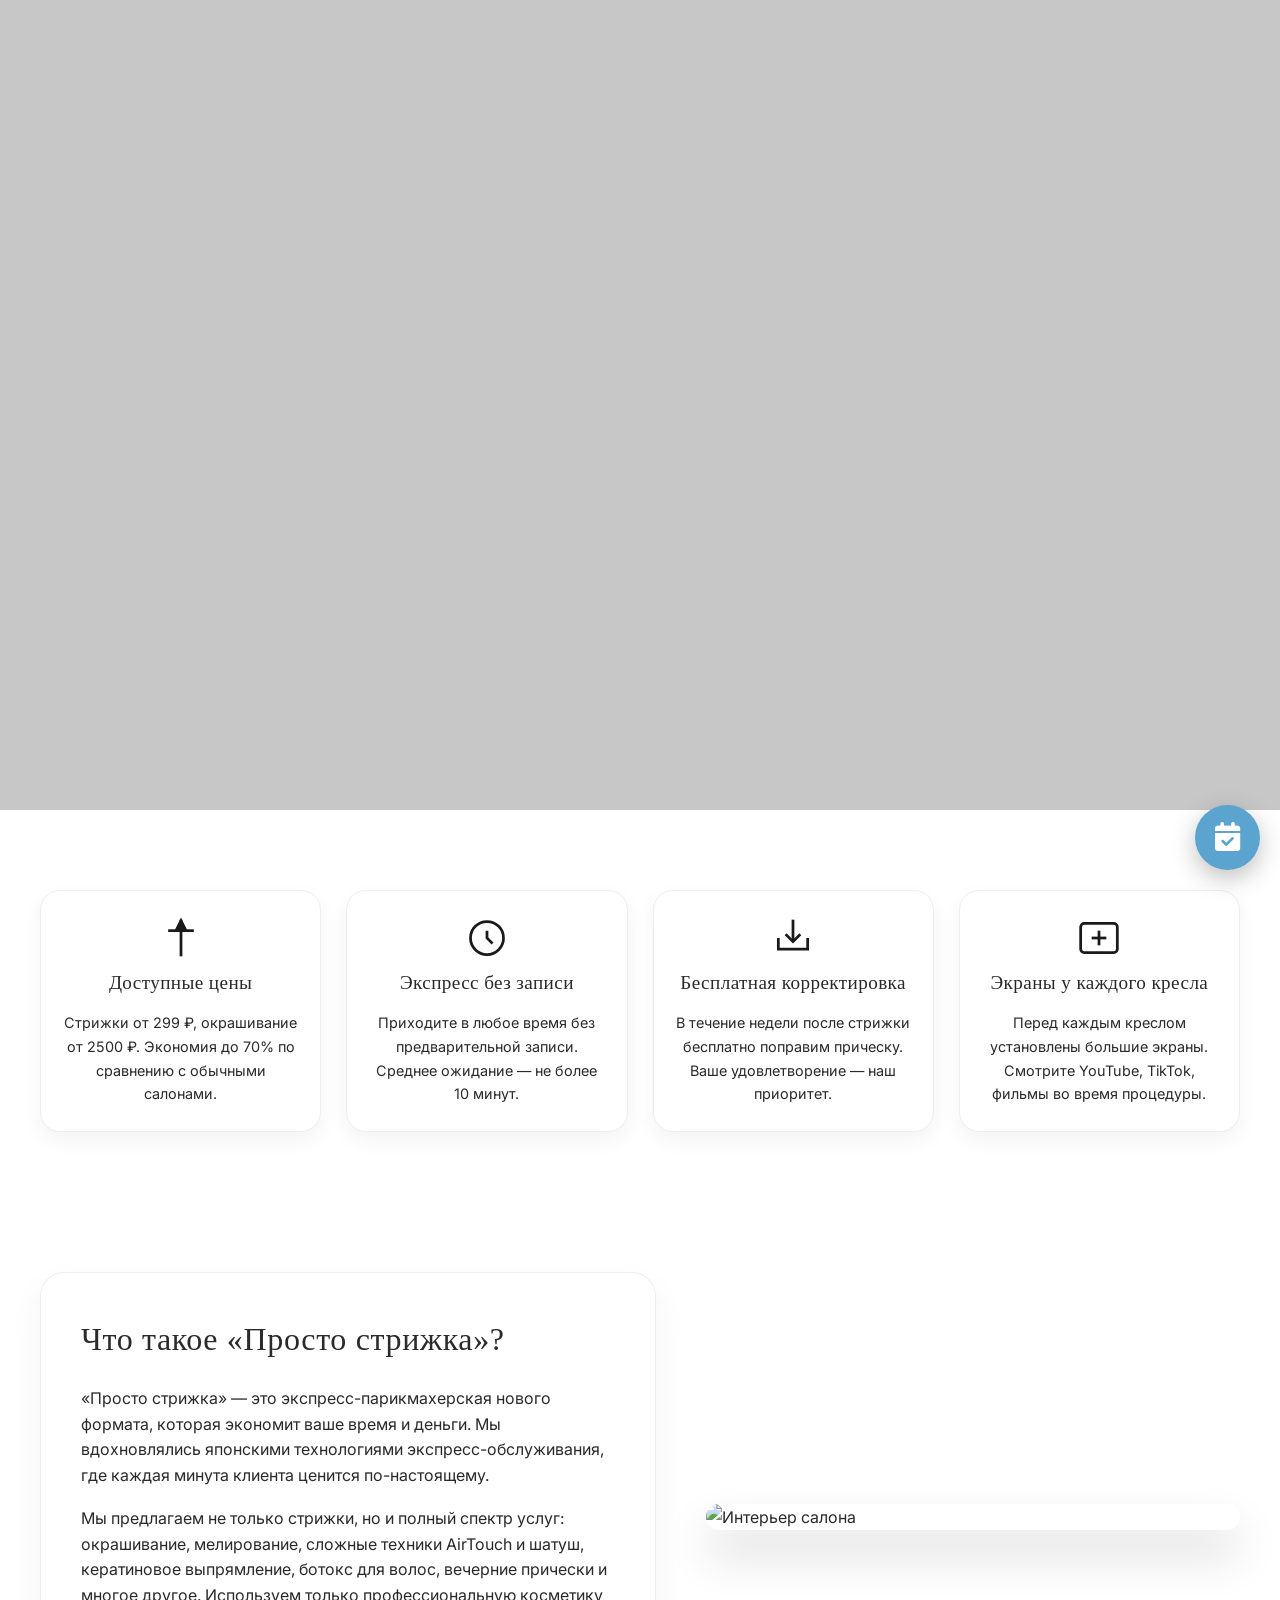
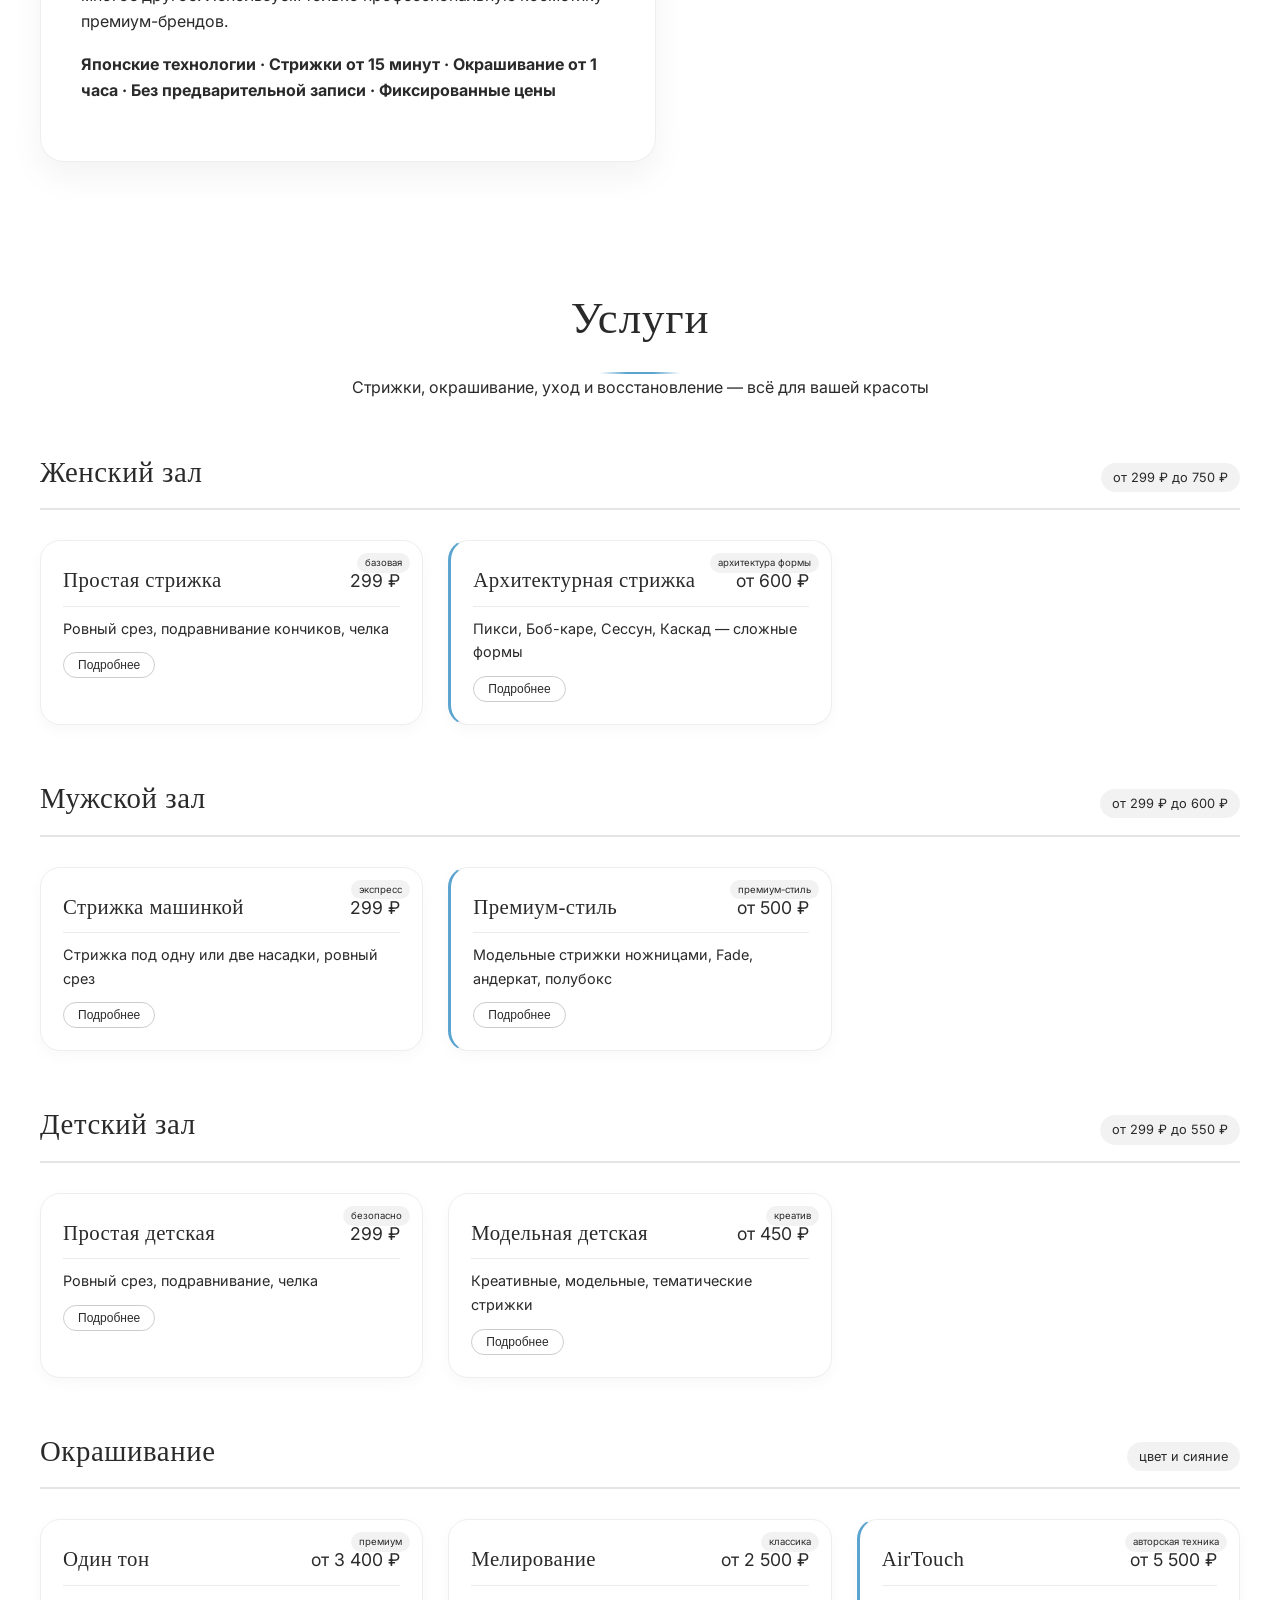
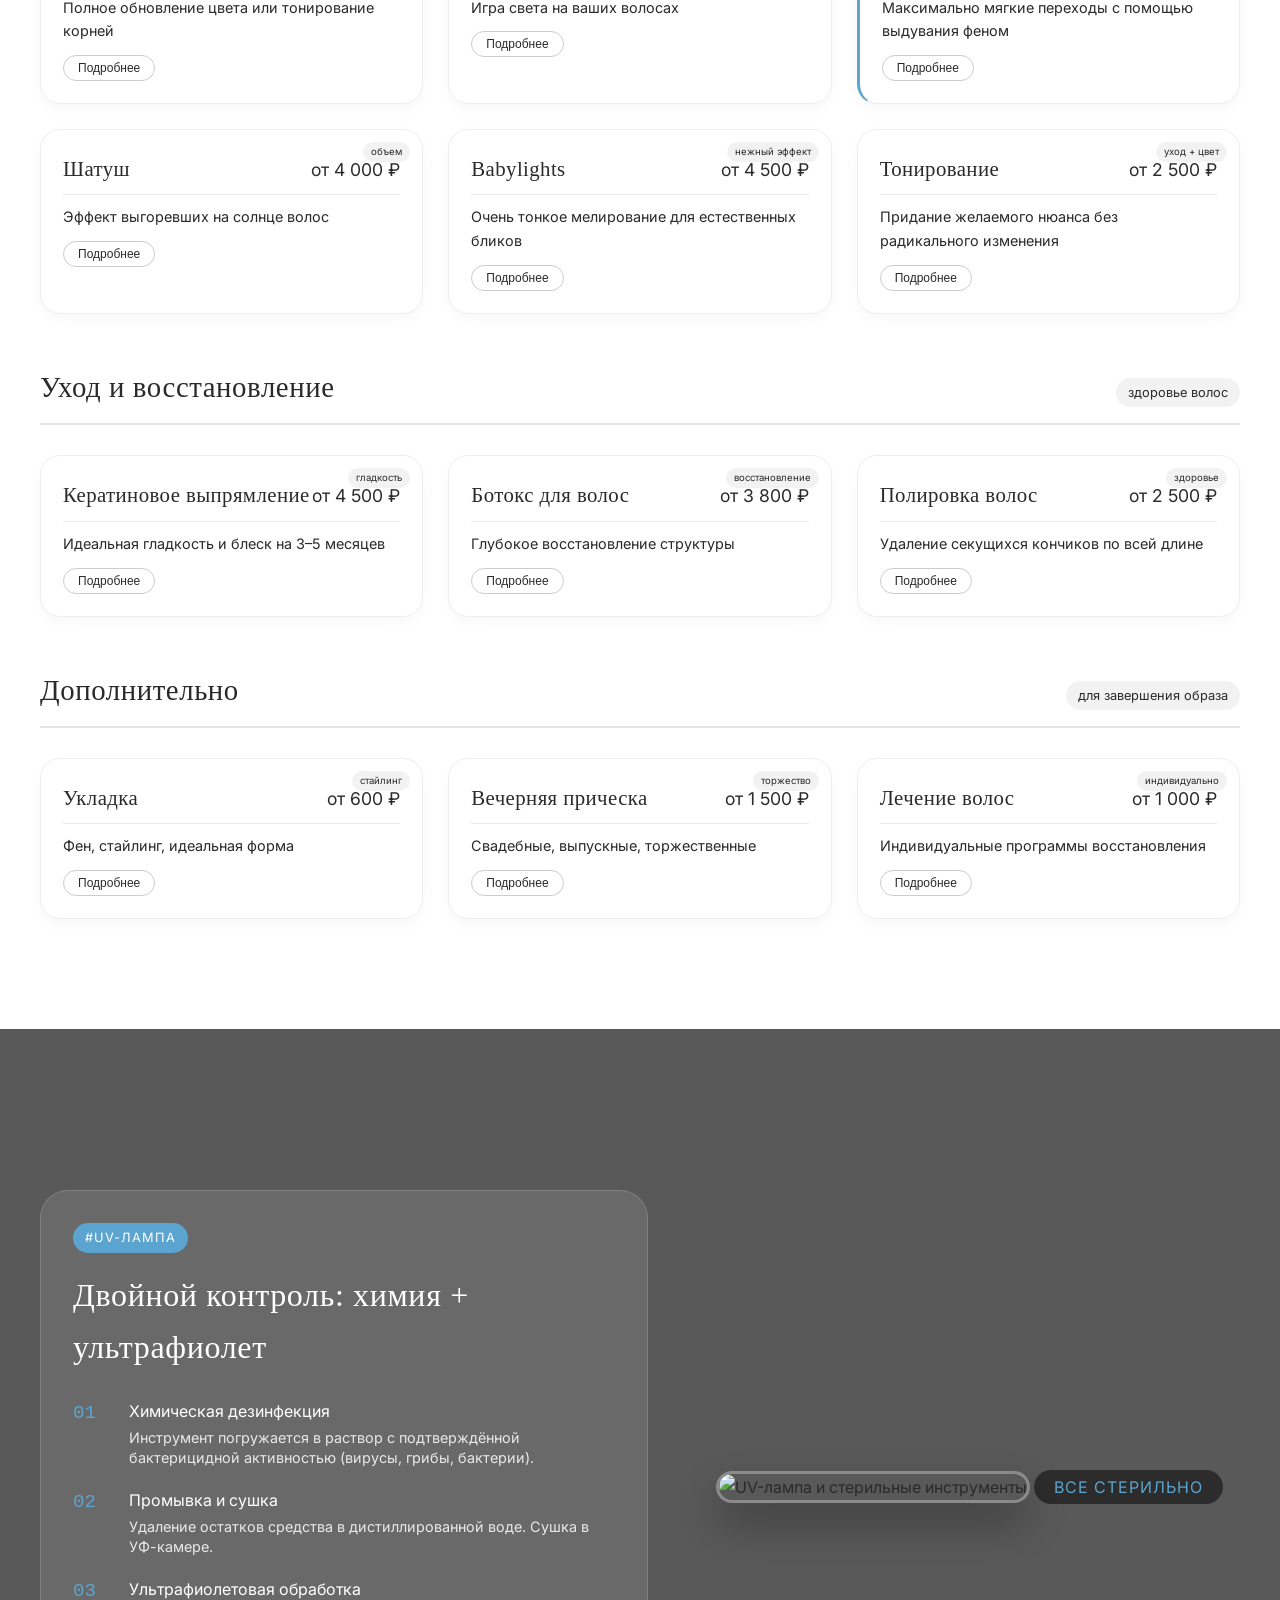
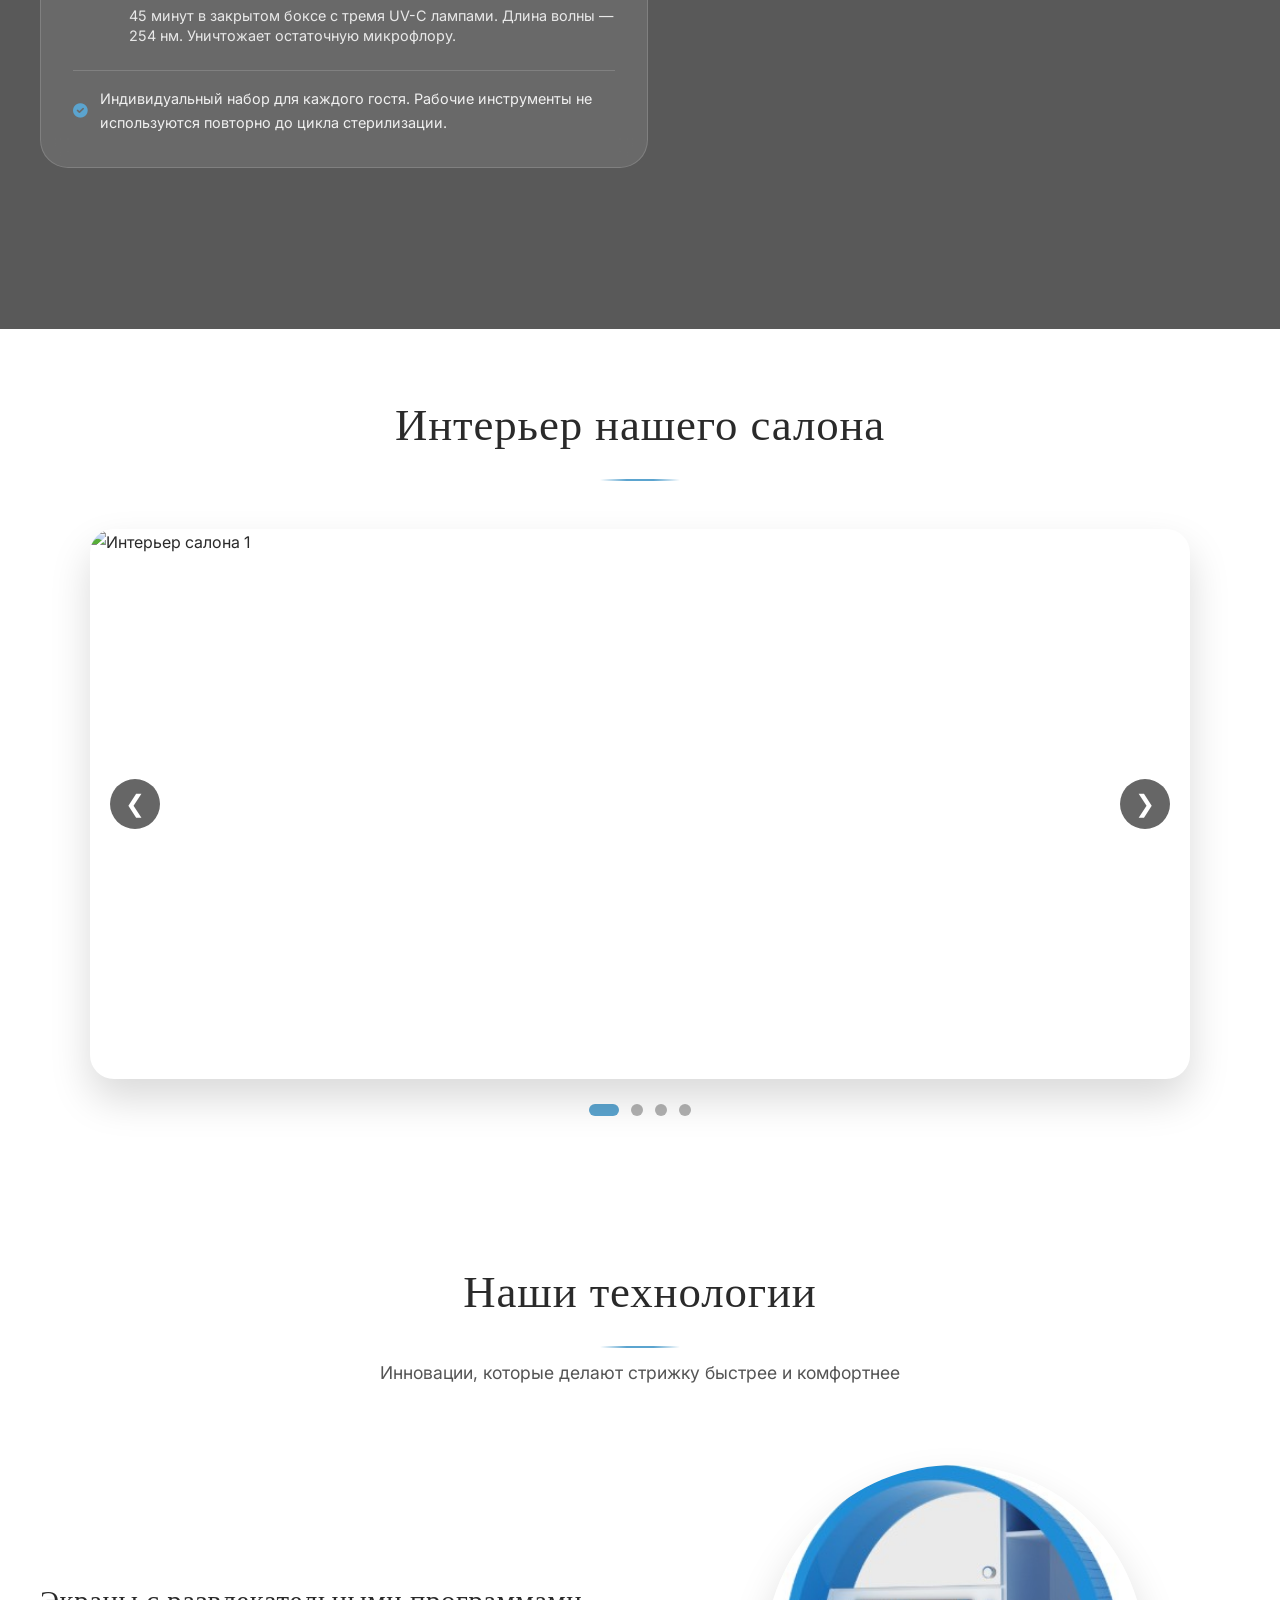
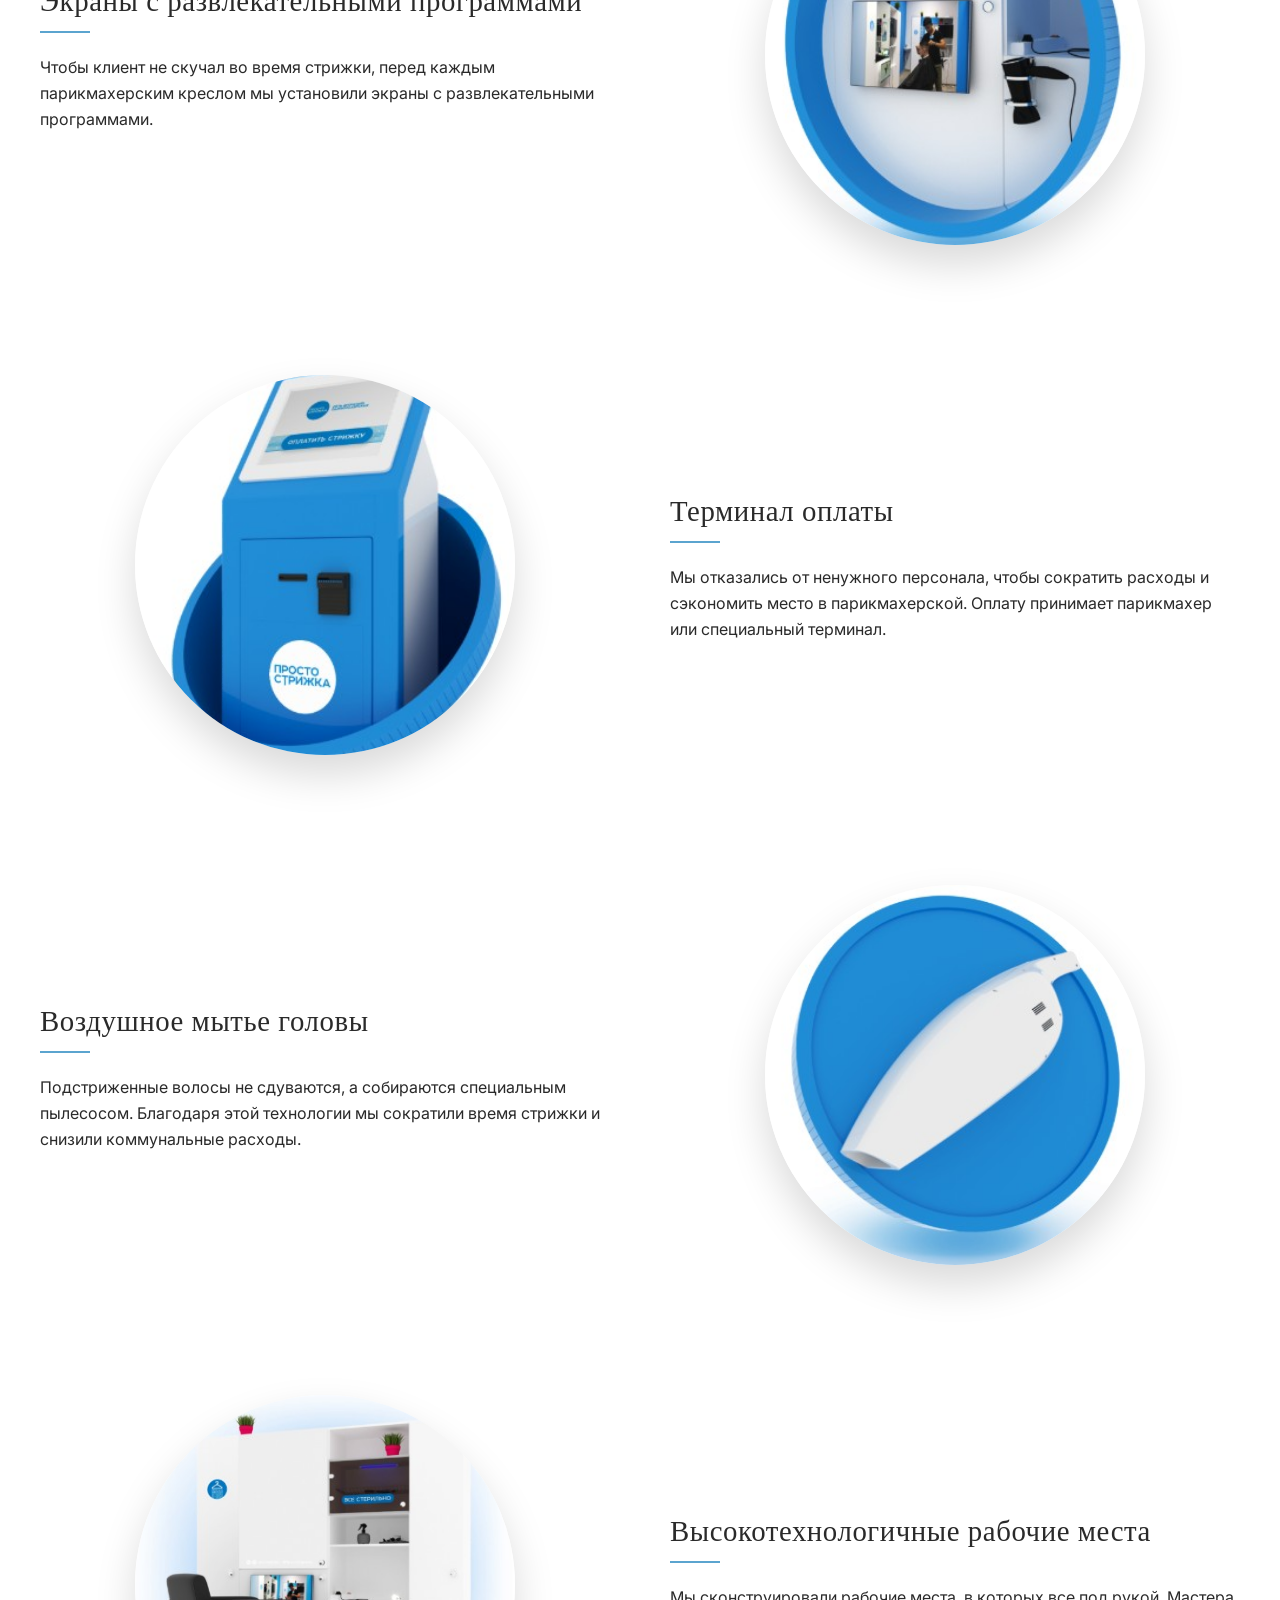
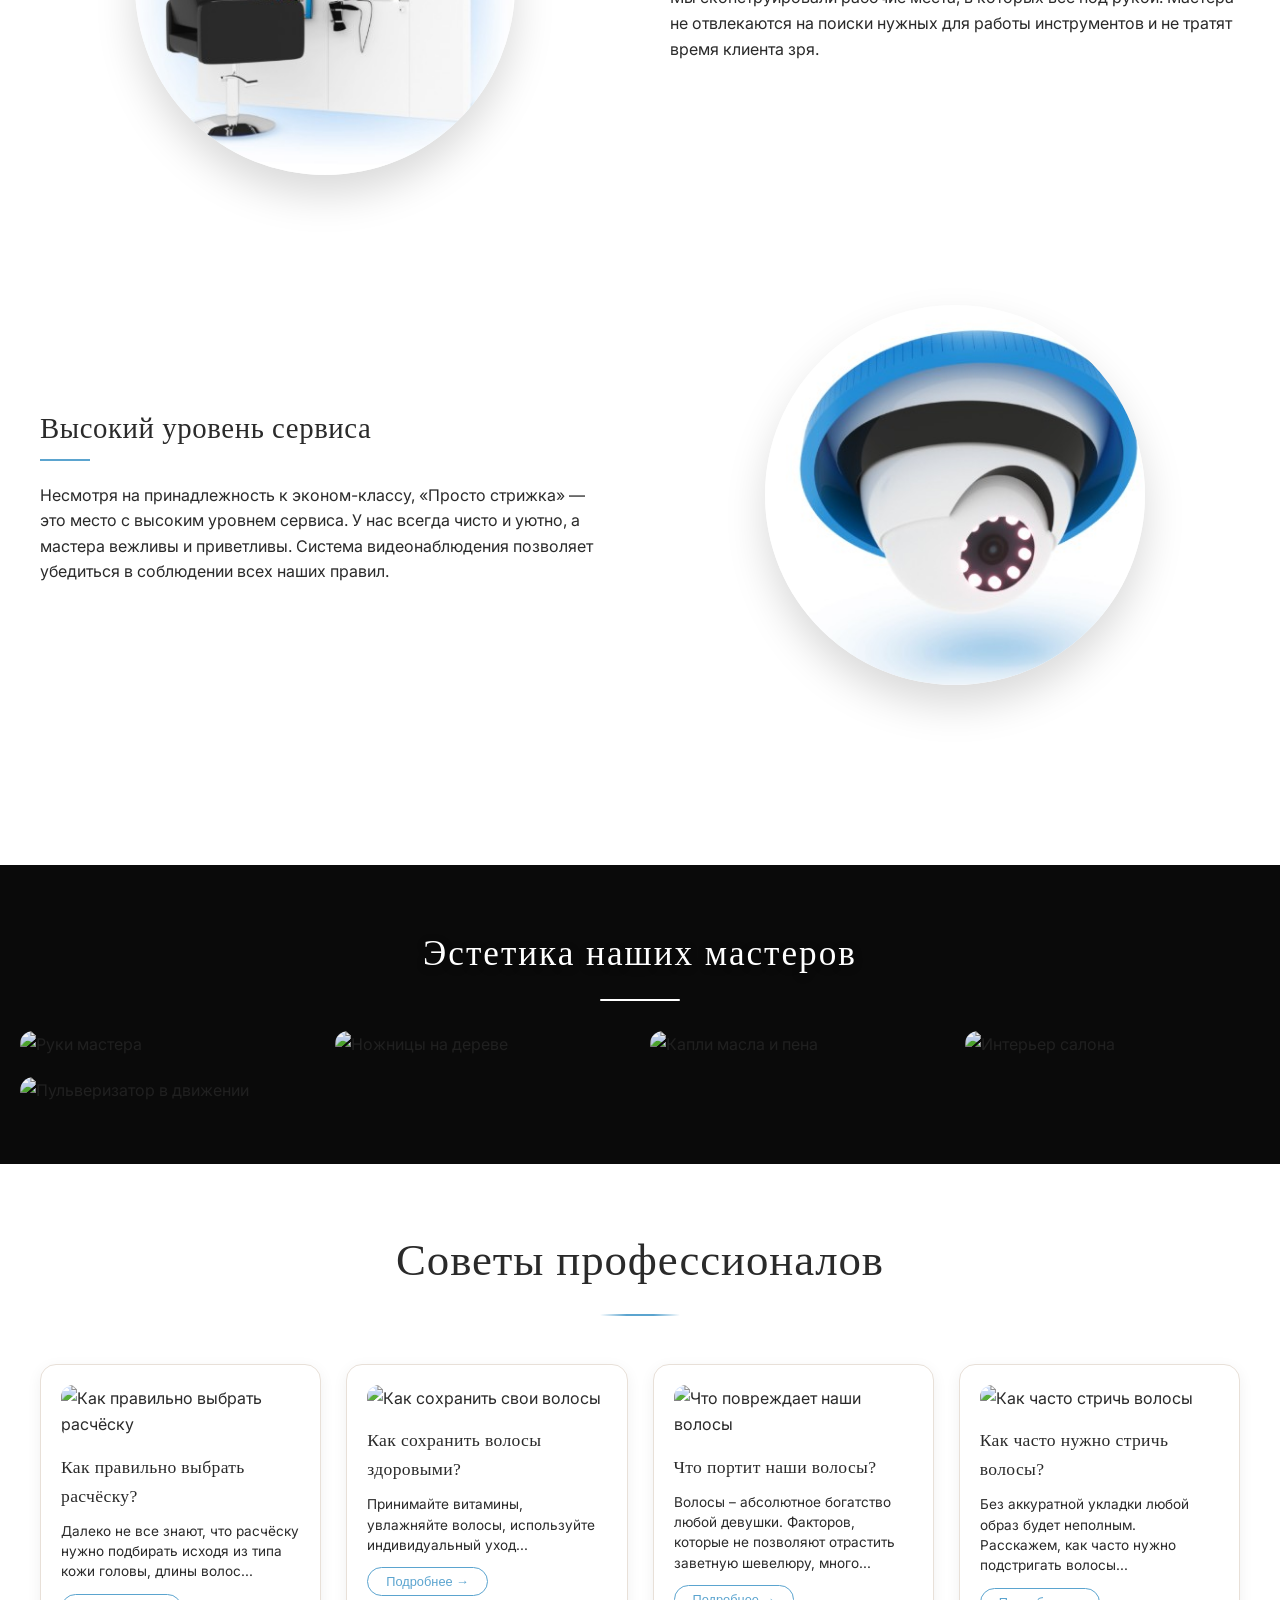
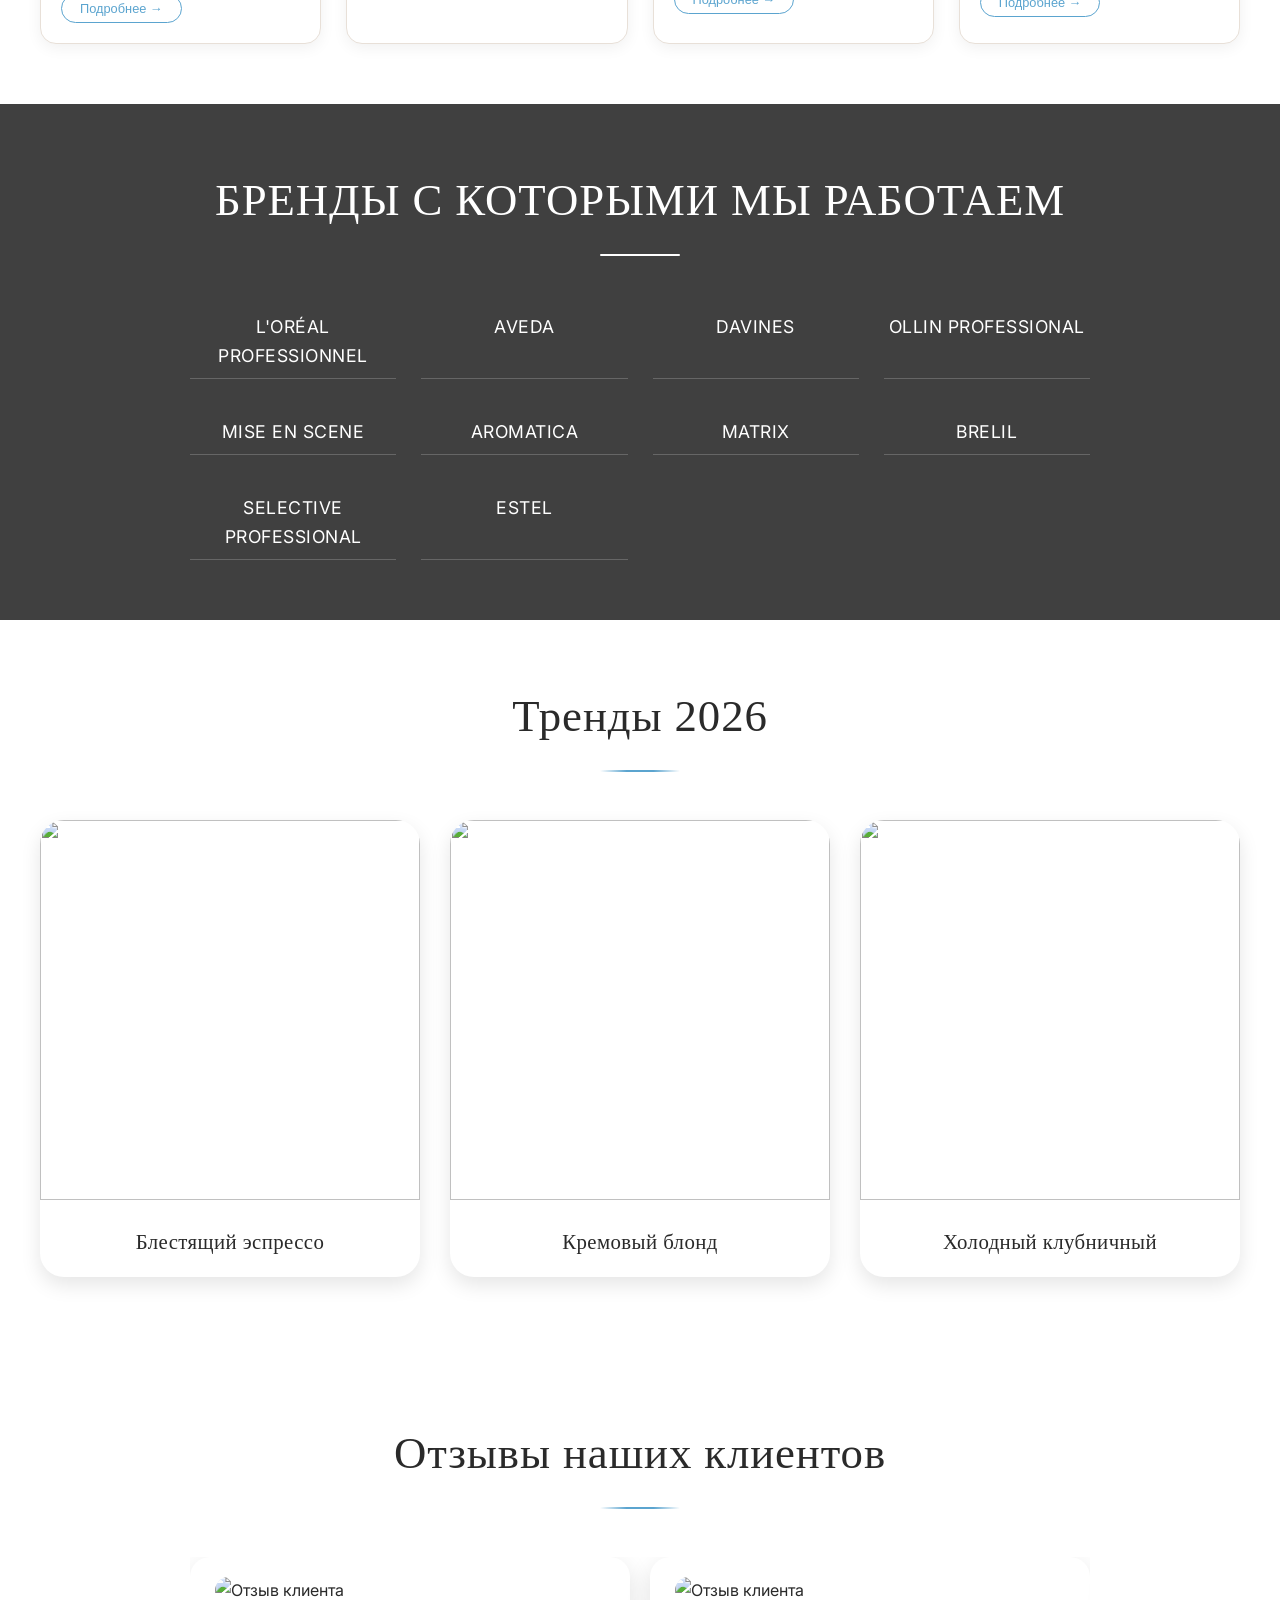
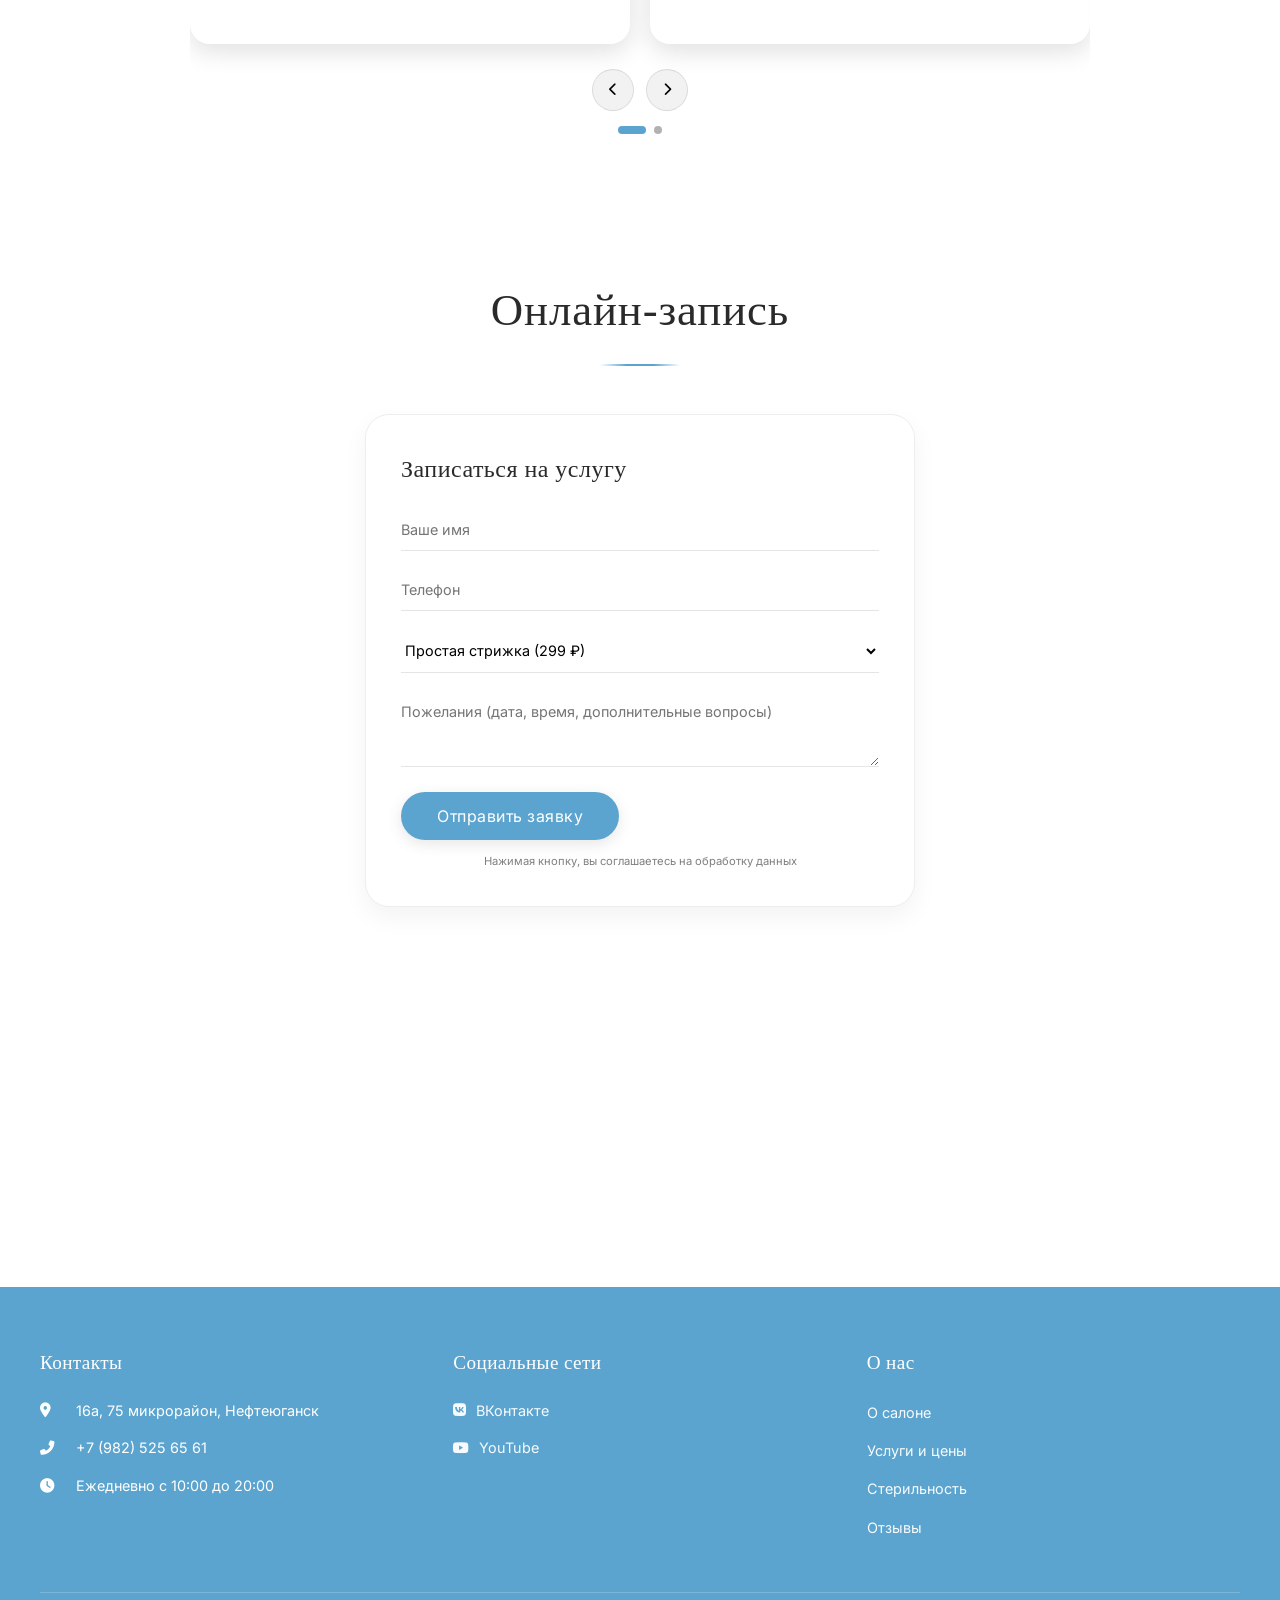
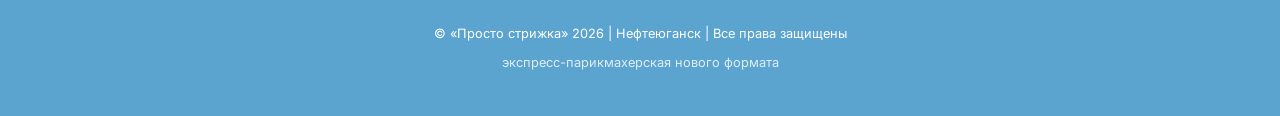
==== commit 578549ba: "Update index.html" ====
--- a/index.html
+++ b/index.html
@@ -50,6 +50,7 @@
 </a>
 
 <main>
+    <!-- БАННЕР НА ВЕСЬ ЭКРАН -->
     <section class="hero">
         <div class="hero-overlay"></div>
         <div class="container hero-content"></div>
@@ -60,23 +61,23 @@
             <div class="features-grid">
                 <div class="feature-card">
                     <div class="feature-icon"><svg width="44" height="44" viewBox="0 0 24 24" fill="none"><path d="M12 2L15 8H9L12 2Z" fill="#1A1A1A" stroke="#1A1A1A"/><path d="M12 2V22" stroke="#1A1A1A" stroke-width="1.5"/><path d="M5 8H19" stroke="#1A1A1A" stroke-width="1.5"/></svg></div>
-                    <h3>Стоимость абсолютно любой стрижки</h3>
-                    <p>Демократичная стоимость с качеством инструментов и расходных материалов. Экономия до 70% по сравнению с обычными салонами.</p>
+                    <h3>Доступные цены</h3>
+                    <p>Стрижки от 299 ₽, окрашивание от 2500 ₽. Экономия до 70% по сравнению с обычными салонами.</p>
                 </div>
                 <div class="feature-card">
                     <div class="feature-icon"><svg width="44" height="44" viewBox="0 0 24 24" fill="none"><circle cx="12" cy="12" r="9" stroke="#1A1A1A" stroke-width="1.5"/><path d="M12 8V12L15 15" stroke="#1A1A1A" stroke-width="1.5"/></svg></div>
-                    <h3>Экспресс стрижка без записи</h3>
-                    <p>Приходите в любое удобное время без предварительной записи. Среднее время ожидания — не более 10 минут.</p>
+                    <h3>Экспресс без записи</h3>
+                    <p>Приходите в любое время без предварительной записи. Среднее ожидание — не более 10 минут.</p>
                 </div>
                 <div class="feature-card">
                     <div class="feature-icon"><svg width="44" height="44" viewBox="0 0 24 24" fill="none"><path d="M20 12V18H4V12" stroke="#1A1A1A" stroke-width="1.5"/><path d="M12 2V14" stroke="#1A1A1A" stroke-width="1.5"/><path d="M8 10L12 14L16 10" stroke="#1A1A1A" stroke-width="1.5"/></svg></div>
-                    <h3>Бесплатно поправим причёску</h3>
+                    <h3>Бесплатная корректировка</h3>
                     <p>В течение недели после стрижки бесплатно поправим прическу. Ваше удовлетворение — наш приоритет.</p>
                 </div>
                 <div class="feature-card">
                     <div class="feature-icon"><svg width="44" height="44" viewBox="0 0 24 24" fill="none"><rect x="2" y="4" width="20" height="16" rx="2" stroke="#1A1A1A" stroke-width="1.5"/><path d="M8 12H16" stroke="#1A1A1A" stroke-width="1.5"/><path d="M12 8V16" stroke="#1A1A1A" stroke-width="1.5"/></svg></div>
-                    <h3>Экраны с развлекательными программами</h3>
-                    <p>Перед каждым креслом установлены большие сенсорные экраны. Смотрите YouTube, TikTok, фильмы во время процедуры.</p>
+                    <h3>Экраны у каждого кресла</h3>
+                    <p>Перед каждым креслом установлены большие экраны. Смотрите YouTube, TikTok, фильмы во время процедуры.</p>
                 </div>
             </div>
         </div>
@@ -87,8 +88,8 @@
             <div class="about-text">
                 <h3>Что такое «Просто стрижка»?</h3>
                 <p>«Просто стрижка» — это экспресс-парикмахерская нового формата, которая экономит ваше время и деньги. Мы вдохновлялись японскими технологиями экспресс-обслуживания, где каждая минута клиента ценится по-настоящему.</p>
-                <p>Мы используем только профессиональную косметику премиум-брендов, современное оборудование и регулярно обучаем мастеров новым техникам. Каждый клиент получает индивидуальный подход и консультацию по уходу за волосами.</p>
-                <p><strong>Японские технологии · Стрижки от 15 минут · Без предварительной записи · Фиксированные цены</strong></p>
+                <p>Мы предлагаем не только стрижки, но и полный спектр услуг: окрашивание, мелирование, сложные техники AirTouch и шатуш, кератиновое выпрямление, ботокс для волос, вечерние прически и многое другое. Используем только профессиональную косметику премиум-брендов.</p>
+                <p><strong>Японские технологии · Стрижки от 15 минут · Окрашивание от 1 часа · Без предварительной записи · Фиксированные цены</strong></p>
             </div>
             <div class="about-image">
                 <img src="https://lh6.googleusercontent.com/proxy/D3lMmmr9z_qDONvoDU5z3NhKhPewVeHswWDCYJsMVS_Ircuypw1_5hx6X7KLfdEgjbaGpzyxsQB_GWnEeGwAA0pbI1xoWS_jg2i3LjBKcacIyG-m0lN5kjylAWhXzZ5jQkn9RA" alt="Интерьер салона">
@@ -101,6 +102,7 @@
             <div class="section-header">
                 <h2>Услуги</h2>
                 <div class="section-line"></div>
+                <p class="services-subtitle">Стрижки, окрашивание, уход и восстановление — всё для вашей красоты</p>
             </div>
             
             <div class="services-category">
@@ -555,7 +557,7 @@
         </div>
     </section>
 
-    <!-- ИНТЕРЬЕР - СЛАЙДЕР С БОЛЬШИМИ ФОТО -->
+    <!-- ИНТЕРЬЕР - СЛАЙДЕР -->
     <section id="interior" class="interior-slider-section">
         <div class="container">
             <div class="section-header">
@@ -670,6 +672,7 @@
         </div>
     </section>
 
+    <!-- СОВЕТЫ ПРОФЕССИОНАЛОВ -->
     <section id="tips" class="tips-section-gost white-fullscreen">
         <div class="container">
             <div class="section-header">
@@ -705,7 +708,8 @@
         </div>
     </section>
 
-    <div id="gostModal" class="modal gost-modal">
+    <!-- МОДАЛЬНОЕ ОКНО ДЛЯ СОВЕТОВ -->
+    <div id="gostModal" class="modal">
         <div class="modal-content gost-modal-content">
             <div class="modal-header">
                 <span class="close-modal close-gost">&times;</span>
@@ -761,7 +765,7 @@
         </div>
     </div>
 
-    <section id="reviews" class="reviews-section-clean" style="background: #ffffff;">
+    <section id="reviews" class="reviews-section-clean">
         <div class="container">
             <div class="section-header">
                 <h2>Отзывы наших клиентов</h2>
--- a/style.css
+++ b/style.css
@@ -30,35 +30,24 @@
     padding: 0 40px;
 }
 
-/* КЛИКАБЕЛЬНЫЙ ЛОГОТИП */
-.logo-link {
-    text-decoration: none;
-    display: inline-block;
-}
-
-.logo-link:hover .logo-title {
-    opacity: 0.9;
-}
-
-/* ТИПОГРАФИКА */
-h1, h2, h3, h4, .logo-title, .footer-title, .category-title-light {
-    font-family: 'Cormorant Garamond', serif;
+/* ЯПОНСКИЙ ШРИФТ ДЛЯ ВСЕХ ЗАГОЛОВКОВ */
+h1, h2, h3, h4, .logo-title, .footer-title, .category-title-light,
+.aesthetics-section-title, .trend-content h3, .service-name,
+.about-text h3, .feature-card h3, .tech-content h3, .tip-card-gost h3 {
+    font-family: 'Noto Serif JP', 'Times New Roman', serif;
     letter-spacing: 0.02em;
-    font-weight: 400;
+    font-weight: 500;
 }
 
 h2 {
     font-size: 2.8rem;
-    font-weight: 400;
+    font-weight: 500;
     color: #2A2A2A;
 }
 
 h3 {
     font-size: 1.8rem;
-}
-
-p, li, .service-name, .service-price, .service-short-desc, .detail-label, .detail-value, .brand-link {
-    font-size: 1rem;
+    font-weight: 500;
 }
 
 .section-header {
@@ -157,7 +146,7 @@
     box-shadow: 0 8px 30px rgba(0,0,0,0.35);
 }
 
-/* ГЕРОЙ-БАННЕР */
+/* ГЕРОЙ-БАННЕР - СЛЕГКА ПОСВЕТЛЕЛ */
 .hero {
     position: relative;
     background-image: url('https://images2.imgbox.com/b4/68/oQmEhqBi_o.jpg');
@@ -175,7 +164,7 @@
     left: 0;
     width: 100%;
     height: 100%;
-    background: rgba(0, 0, 0, 0.25);
+    background: rgba(0, 0, 0, 0.22);
     z-index: 1;
 }
 
@@ -185,67 +174,7 @@
     width: 100%;
 }
 
-/* ТЕЛЕФОН: баннер сдвинут СОВСЕМ НЕМНОГО ВЛЕВО, текст убран */
-@media (max-width: 768px) {
-    .hero {
-        min-height: 60vh;
-        background-position: 48% center;
-        align-items: flex-end;
-        padding-bottom: 0;
-    }
-    
-    .hero-overlay {
-        background: rgba(0, 0, 0, 0.15);
-    }
-    
-    /* Убираем текст полностью */
-    .hero-content::after {
-        content: none;
-        display: none;
-    }
-}
-
-@media (max-width: 480px) {
-    .hero {
-        min-height: 50vh;
-        background-position: 45% center;
-    }
-}
-
-@media (max-width: 480px) {
-    .hero {
-        min-height: 50vh;
-        background-position: 60% center;
-    }
-}
-
-@media (max-width: 480px) {
-    .hero {
-        min-height: 50vh;
-        background-position: 20% center;
-    }
-}
-
-@media (max-width: 480px) {
-    .hero {
-        min-height: 50vh;
-        background-position: 80% center;
-    }
-}
-
-@media (max-width: 480px) {
-    .hero {
-        min-height: 50vh;
-    }
-    
-    .hero-content::after {
-        content: "⚡ 299 ₽ • БЕЗ ЗАПИСИ";
-        font-size: 0.7rem;
-        padding: 8px 18px;
-    }
-}
-
-/* ШАПКА */
+/* ШАПКА - БЕЗ ПОДЧЁРКИВАНИЯ */
 header {
     position: fixed;
     top: -120px;
@@ -282,13 +211,23 @@
     width: auto;
 }
 
+.logo-link {
+    text-decoration: none;
+    display: inline-block;
+}
+
+.logo-link:hover {
+    text-decoration: none;
+}
+
 .logo-title {
     font-size: 1.6rem;
-    font-family: 'Cormorant Garamond', serif;
-    font-weight: 400;
+    font-family: 'Noto Serif JP', serif;
+    font-weight: 500;
     margin: 0;
     color: #2A2A2A;
     letter-spacing: 1px;
+    text-decoration: none;
 }
 
 .logo-subtitle {
@@ -296,6 +235,12 @@
     font-size: 0.75rem;
     letter-spacing: 0.5px;
     font-weight: 400;
+    text-decoration: none;
+}
+
+.logo-link:hover .logo-title,
+.logo-link:hover .logo-subtitle {
+    text-decoration: none;
 }
 
 .header-content {
@@ -342,7 +287,7 @@
 
 .nav-links {
     display: flex;
-    gap: 25px;
+    gap: 20px;
     flex-wrap: wrap;
 }
 
@@ -350,32 +295,17 @@
     text-decoration: none;
     color: #2A2A2A;
     font-weight: 400;
-    font-size: 0.95rem;
+    font-size: 0.85rem;
     transition: all 0.3s;
     letter-spacing: 0.3px;
-    position: relative;
-}
-
-.nav-links a::after {
-    content: '';
-    position: absolute;
-    bottom: -5px;
-    left: 0;
-    width: 0;
-    height: 1px;
-    background: #5BA4CF;
-    transition: width 0.3s ease;
-}
-
-.nav-links a:hover::after {
-    width: 100%;
-}
-
-header.scrolled .nav-links a {
-    color: white;
-}
-header.scrolled .nav-links a::after {
-    background: white;
+}
+
+.nav-links a:hover {
+    color: #5BA4CF;
+}
+
+header.scrolled .nav-links a:hover {
+    color: rgba(255,255,255,0.8);
 }
 
 /* ОСНОВНЫЕ СТИЛИ */
@@ -408,7 +338,7 @@
 
 .feature-card h3 {
     font-size: 1.2rem;
-    font-weight: 400;
+    font-weight: 500;
     margin-bottom: 12px;
     color: #2A2A2A;
 }
@@ -441,8 +371,7 @@
 
 .about-text h3 {
     font-size: 2rem;
-    font-family: 'Cormorant Garamond', serif;
-    font-weight: 400;
+    font-weight: 500;
     margin-bottom: 20px;
     color: #2A2A2A;
 }
@@ -493,8 +422,7 @@
 
 .category-title-light {
     font-size: 1.8rem;
-    font-family: 'Cormorant Garamond', serif;
-    font-weight: 400;
+    font-weight: 500;
     color: #2A2A2A;
 }
 
@@ -545,8 +473,8 @@
 
 .service-name {
     font-size: 1.3rem;
-    font-family: 'Cormorant Garamond', serif;
-    font-weight: 400;
+    font-family: 'Noto Serif JP', serif;
+    font-weight: 500;
     color: #2A2A2A;
 }
 
@@ -728,8 +656,8 @@
 
 .sterility-text-card h2 {
     font-size: 2rem;
-    font-family: 'Cormorant Garamond', serif;
-    font-weight: 400;
+    font-family: 'Noto Serif JP', serif;
+    font-weight: 500;
     color: white;
     margin-bottom: 1.5rem;
 }
@@ -810,48 +738,85 @@
     border-radius: 30px;
 }
 
-.interior-section {
+/* ИНТЕРЬЕР - СЛАЙДЕР С БОЛЬШИМИ ФОТО */
+.interior-slider-section {
     background: white;
     padding: 60px 0;
 }
 
-.interior-gallery {
-    display: flex;
-    flex-direction: row;
-    justify-content: center;
-    align-items: stretch;
-    gap: 30px;
-    flex-wrap: wrap;
-    margin-top: 40px;
-}
-
-.interior-item {
-    flex: 1;
-    min-width: 250px;
-    max-width: calc(25% - 30px);
+.slider-container {
+    position: relative;
+    max-width: 1100px;
+    margin: 0 auto;
+    overflow: hidden;
     border-radius: 24px;
-    overflow: hidden;
-    box-shadow: 0 20px 40px rgba(0, 0, 0, 0.1);
-    transition: all 0.4s ease;
-    cursor: pointer;
-    background: #f5f5f5;
-}
-
-.interior-item img {
-    width: 100%;
-    height: 350px;
+    box-shadow: 0 20px 40px rgba(0,0,0,0.15);
+}
+
+.interior-slider {
+    display: flex;
+    transition: transform 0.5s ease-in-out;
+}
+
+.slide {
+    flex: 0 0 100%;
+}
+
+.slide img {
+    width: 100%;
+    height: 550px;
     object-fit: cover;
     display: block;
-    transition: transform 0.5s ease;
-}
-
-.interior-item:hover {
-    transform: translateY(-8px);
-    box-shadow: 0 30px 50px rgba(0, 0, 0, 0.2);
-}
-
-.interior-item:hover img {
-    transform: scale(1.03);
+}
+
+.slider-arrow {
+    position: absolute;
+    top: 50%;
+    transform: translateY(-50%);
+    background: rgba(0,0,0,0.6);
+    color: white;
+    border: none;
+    width: 50px;
+    height: 50px;
+    border-radius: 50%;
+    cursor: pointer;
+    font-size: 24px;
+    transition: all 0.3s;
+    z-index: 10;
+}
+
+.slider-arrow:hover {
+    background: #5BA4CF;
+}
+
+.prev {
+    left: 20px;
+}
+
+.next {
+    right: 20px;
+}
+
+.slider-dots {
+    display: flex;
+    justify-content: center;
+    gap: 12px;
+    margin-top: 25px;
+}
+
+.dot {
+    width: 12px;
+    height: 12px;
+    background: rgba(0,0,0,0.3);
+    border-radius: 50%;
+    cursor: pointer;
+    transition: all 0.3s;
+}
+
+.dot.active {
+    background: #5BA4CF;
+    width: 30px;
+    border-radius: 6px;
 }
 
 .features-tech-section {
@@ -886,8 +851,7 @@
 
 .tech-content h3 {
     font-size: 1.8rem;
-    font-family: 'Cormorant Garamond', serif;
-    font-weight: 400;
+    font-weight: 500;
     color: #2A2A2A;
     margin-bottom: 20px;
     position: relative;
@@ -989,11 +953,10 @@
 
 .aesthetics-section-title {
     font-size: 2.2rem;
-    font-family: 'Cormorant Garamond', serif;
     color: white;
     text-shadow: 0 2px 10px rgba(0,0,0,0.3);
     letter-spacing: 2px;
-    font-weight: 400;
+    font-weight: 500;
 }
 
 .aesthetics-title-wrapper .section-line {
@@ -1063,7 +1026,7 @@
 
 .tip-card-gost h3 {
     font-size: 1.1rem;
-    font-weight: 400;
+    font-weight: 500;
     margin-bottom: 10px;
 }
 
@@ -1282,7 +1245,7 @@
 
 .trend-content h3 {
     font-size: 1.3rem;
-    font-family: 'Cormorant Garamond', serif;
+    font-weight: 500;
 }
 
 .reviews-section-clean {
@@ -1393,7 +1356,7 @@
 
 form h3 {
     font-size: 1.5rem;
-    font-weight: 400;
+    font-weight: 500;
     margin-bottom: 20px;
 }
 
@@ -1452,10 +1415,10 @@
 }
 
 .footer-title {
-    font-size: 1.4rem;
-    font-weight: 400;
+    font-size: 1.2rem;
+    font-weight: 500;
     margin-bottom: 20px;
-    font-family: 'Cormorant Garamond', serif;
+    font-family: 'Noto Serif JP', serif;
 }
 
 .footer-contact-item {
@@ -1463,7 +1426,7 @@
     align-items: center;
     gap: 12px;
     margin-bottom: 14px;
-    font-size: 1rem;
+    font-size: 0.9rem;
 }
 
 .footer-contact-item i {
@@ -1494,6 +1457,7 @@
     align-items: center;
     gap: 10px;
     transition: all 0.3s;
+    font-size: 0.9rem;
 }
 
 .footer-social a:hover {
@@ -1513,6 +1477,7 @@
     color: rgba(255,255,255,0.95);
     text-decoration: none;
     transition: all 0.3s;
+    font-size: 0.9rem;
 }
 
 .footer-links a:hover {
@@ -1527,16 +1492,16 @@
 }
 
 .footer-bottom p {
-    font-size: 0.9rem;
+    font-size: 0.8rem;
     margin-bottom: 8px;
 }
 
 .footer-small {
-    font-size: 0.75rem;
+    font-size: 0.7rem;
     opacity: 0.8;
 }
 
-/* ===== АДАПТАЦИЯ ПОД ТЕЛЕФОН ===== */
+/* АДАПТАЦИЯ */
 @media (max-width: 992px) {
     .container {
         padding: 0 25px;
@@ -1559,6 +1524,9 @@
     .brands-list {
         grid-template-columns: repeat(2, 1fr);
     }
+    .slide img {
+        height: 450px;
+    }
 }
 
 @media (max-width: 768px) {
@@ -1578,10 +1546,6 @@
         font-size: 1.4rem;
     }
     
-    p, li, .service-name, .service-price, .service-short-desc, .detail-label, .detail-value, .brand-link {
-        font-size: 0.95rem;
-    }
-    
     .category-title-light {
         font-size: 1.5rem;
     }
@@ -1624,10 +1588,6 @@
     
     .trend-content h3 {
         font-size: 1.1rem;
-    }
-    
-    .footer-title {
-        font-size: 1.2rem;
     }
     
     .burger-menu {
@@ -1668,13 +1628,10 @@
         border-bottom: none;
     }
     
-    .nav-links a::after {
-        display: none;
-    }
-    
     .nav-links a:hover {
         background: rgba(255,255,255,0.2);
         border-radius: 10px;
+        color: white;
     }
     
     body.menu-open {
@@ -1758,6 +1715,16 @@
     .brands-bg {
         background-attachment: scroll;
     }
+    
+    .slide img {
+        height: 350px;
+    }
+    
+    .slider-arrow {
+        width: 40px;
+        height: 40px;
+        font-size: 20px;
+    }
 }
 
 @media (max-width: 480px) {
@@ -1817,10 +1784,6 @@
         grid-template-columns: 1fr;
     }
     
-    .interior-item img {
-        height: 250px;
-    }
-    
     .service-photo-btn {
         min-width: 120px;
         font-size: 0.7rem;
@@ -1829,4 +1792,8 @@
     .modal-header h2 {
         font-size: 1.2rem;
     }
-}
+    
+    .slide img {
+        height: 280px;
+    }
+}
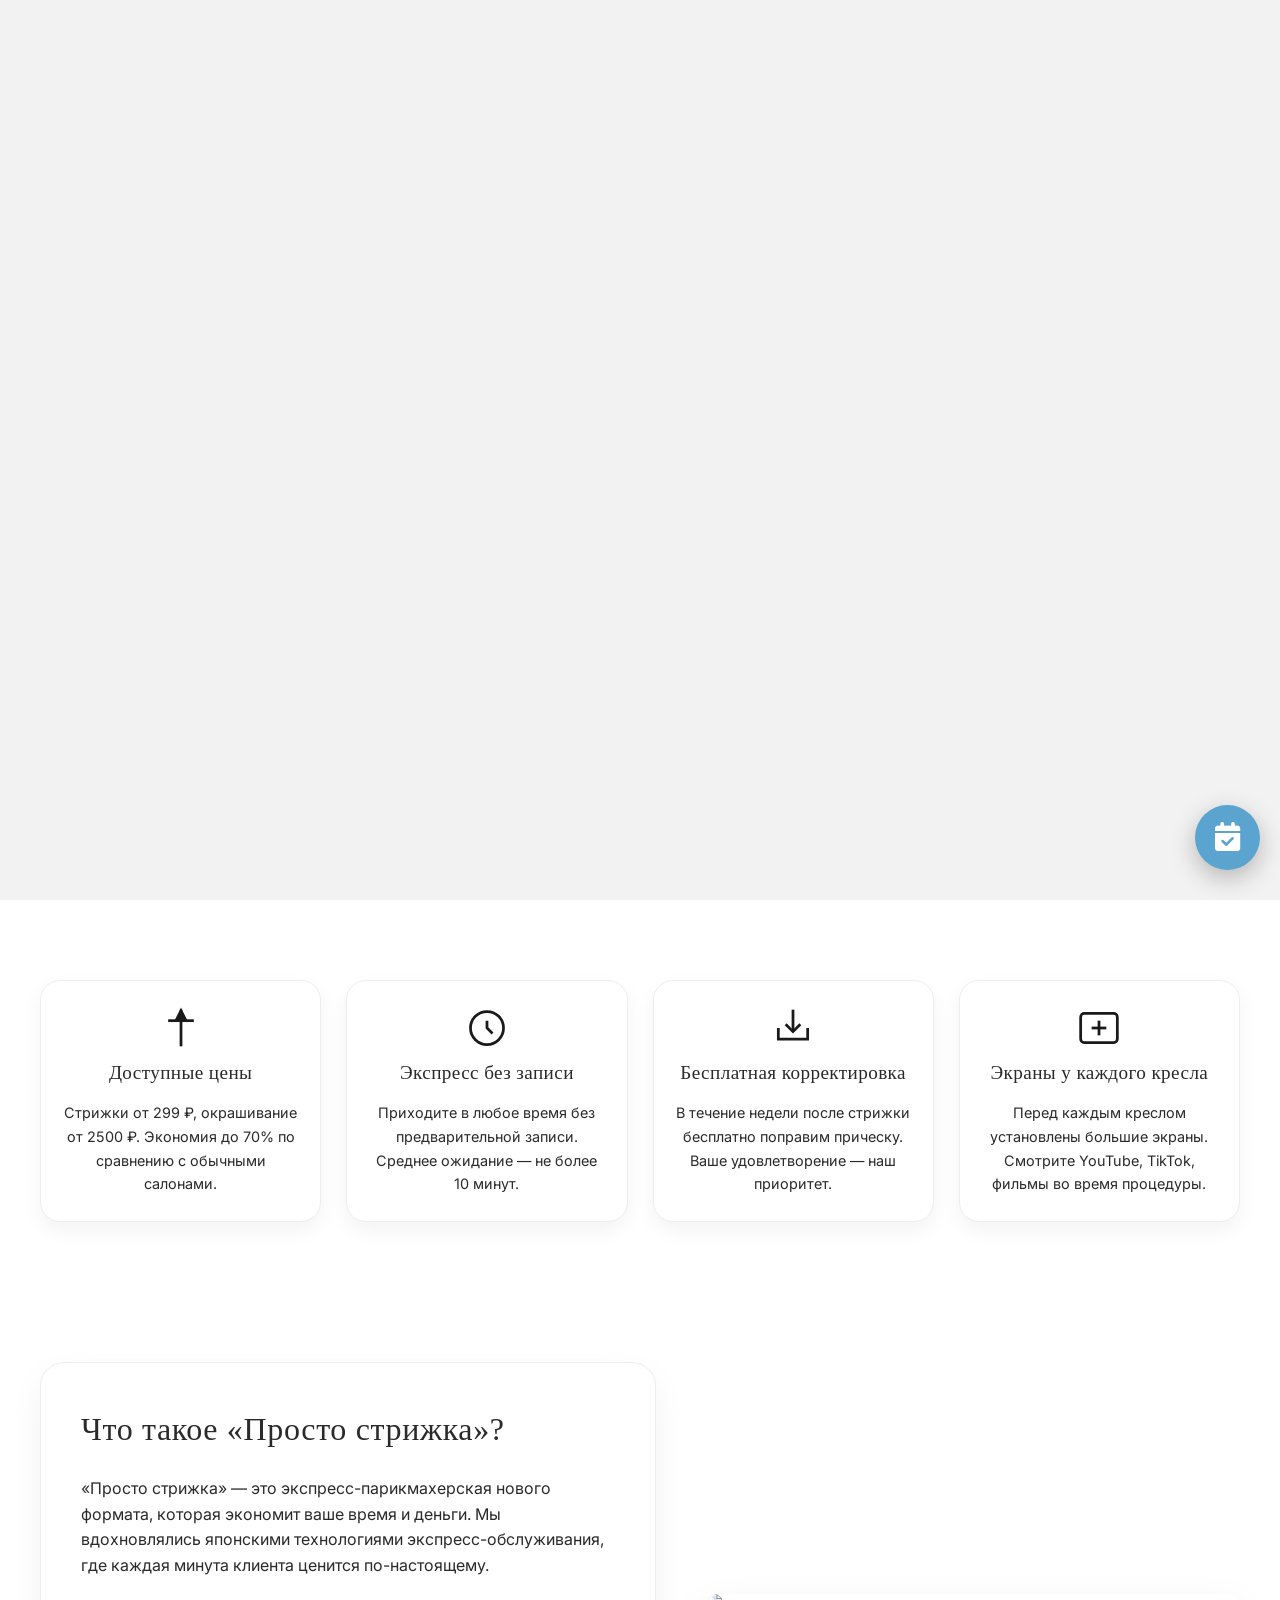
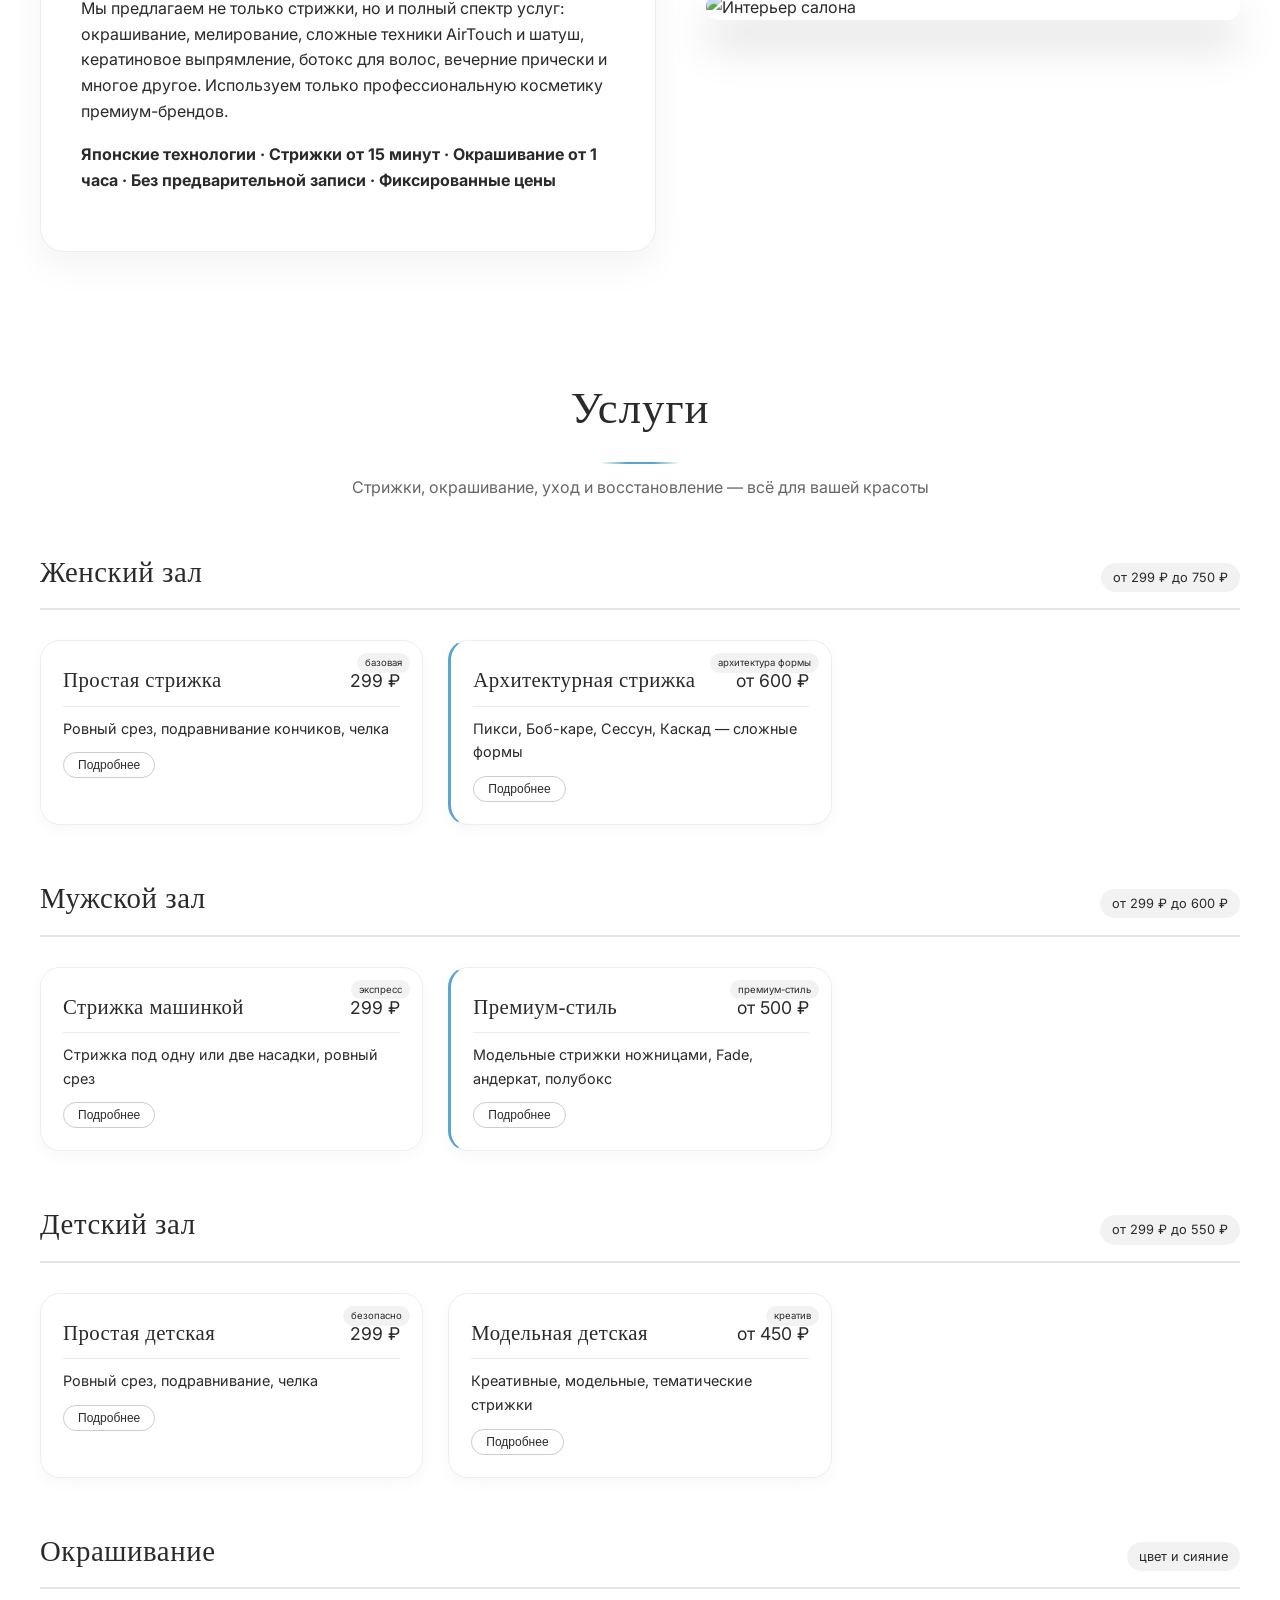
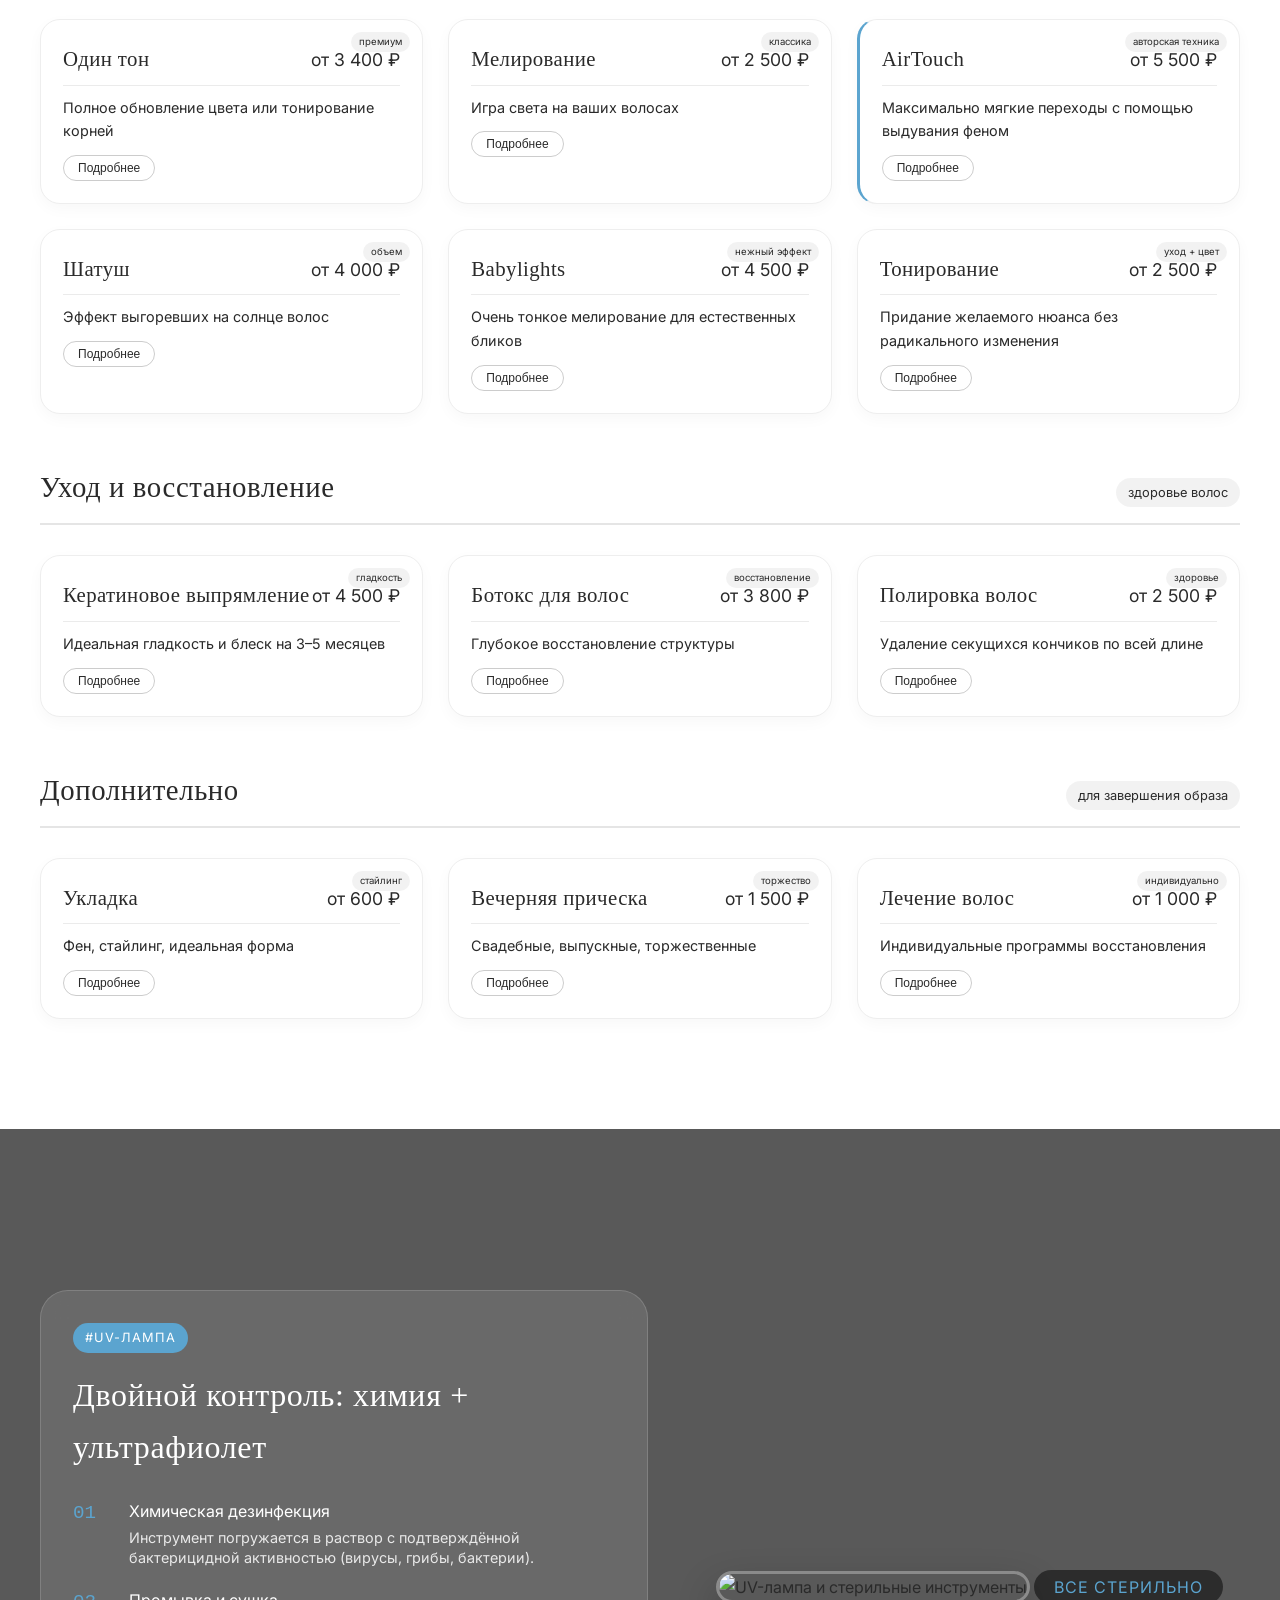
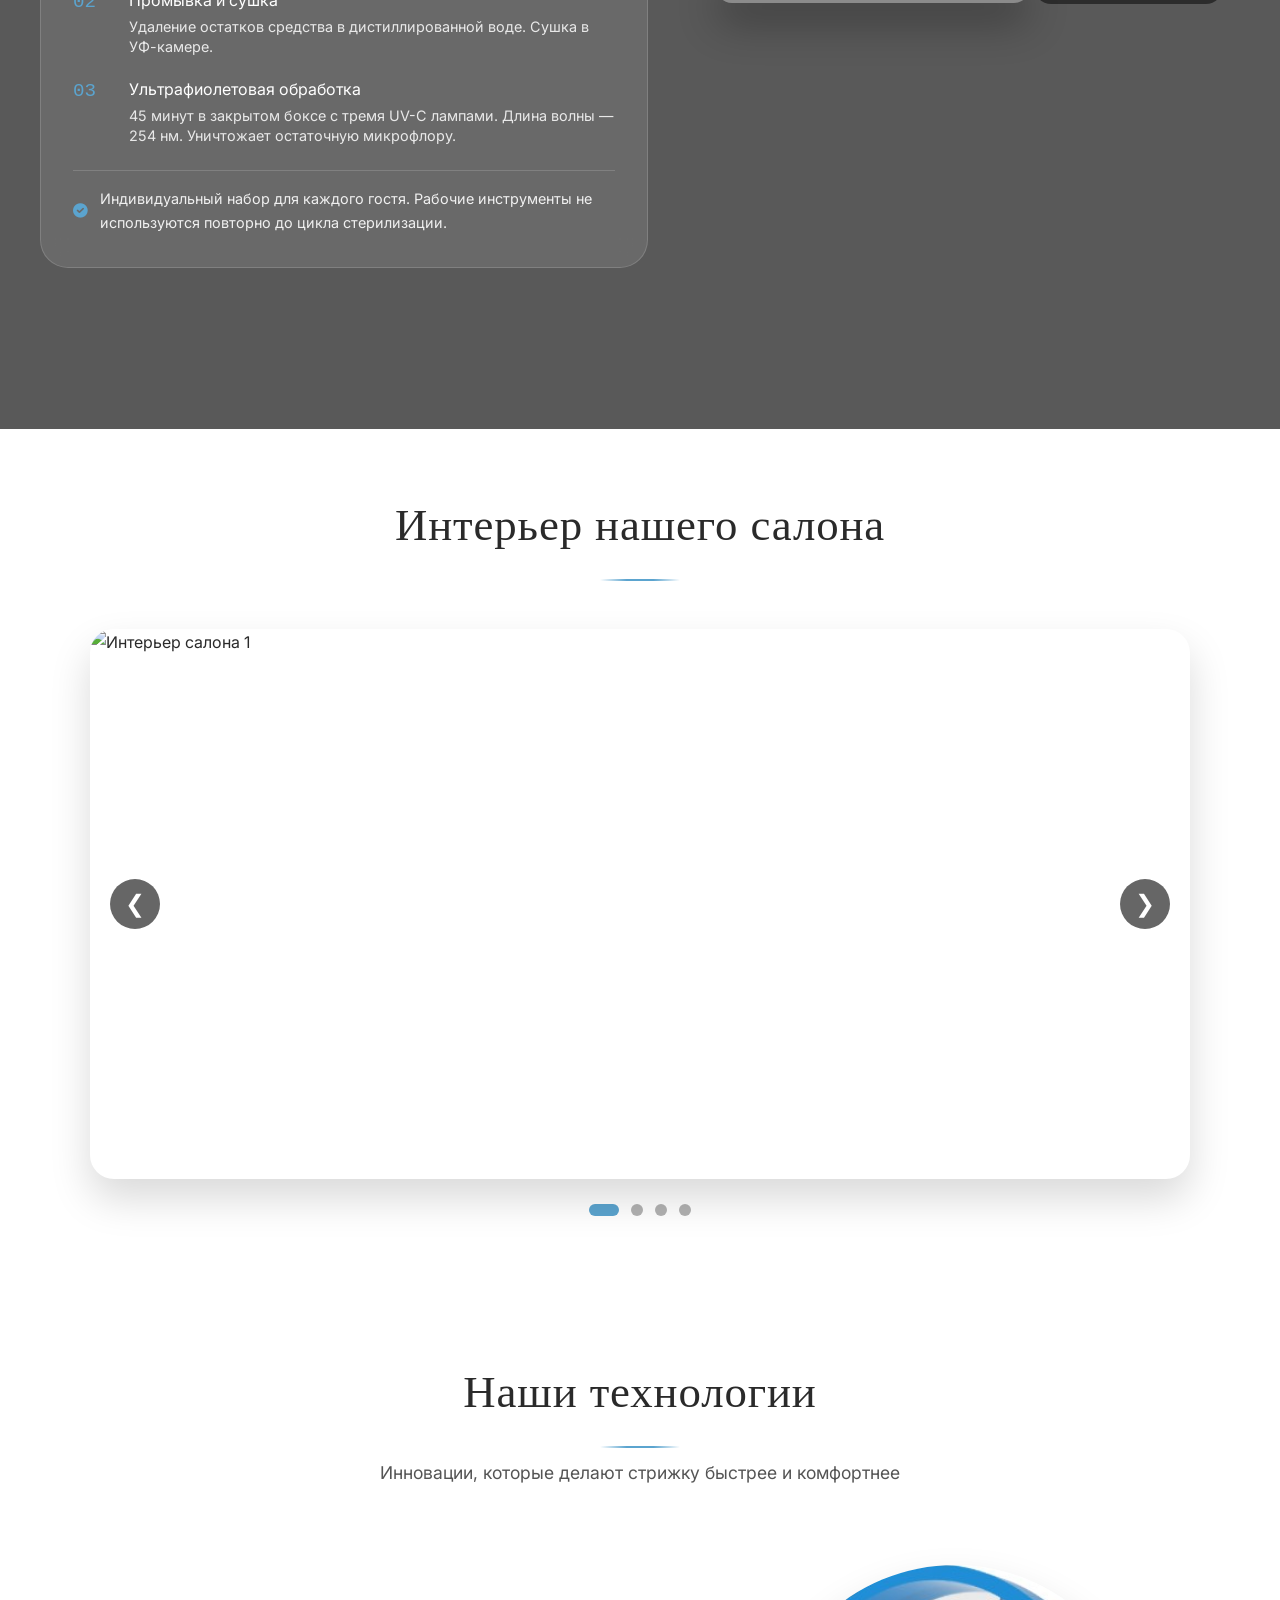
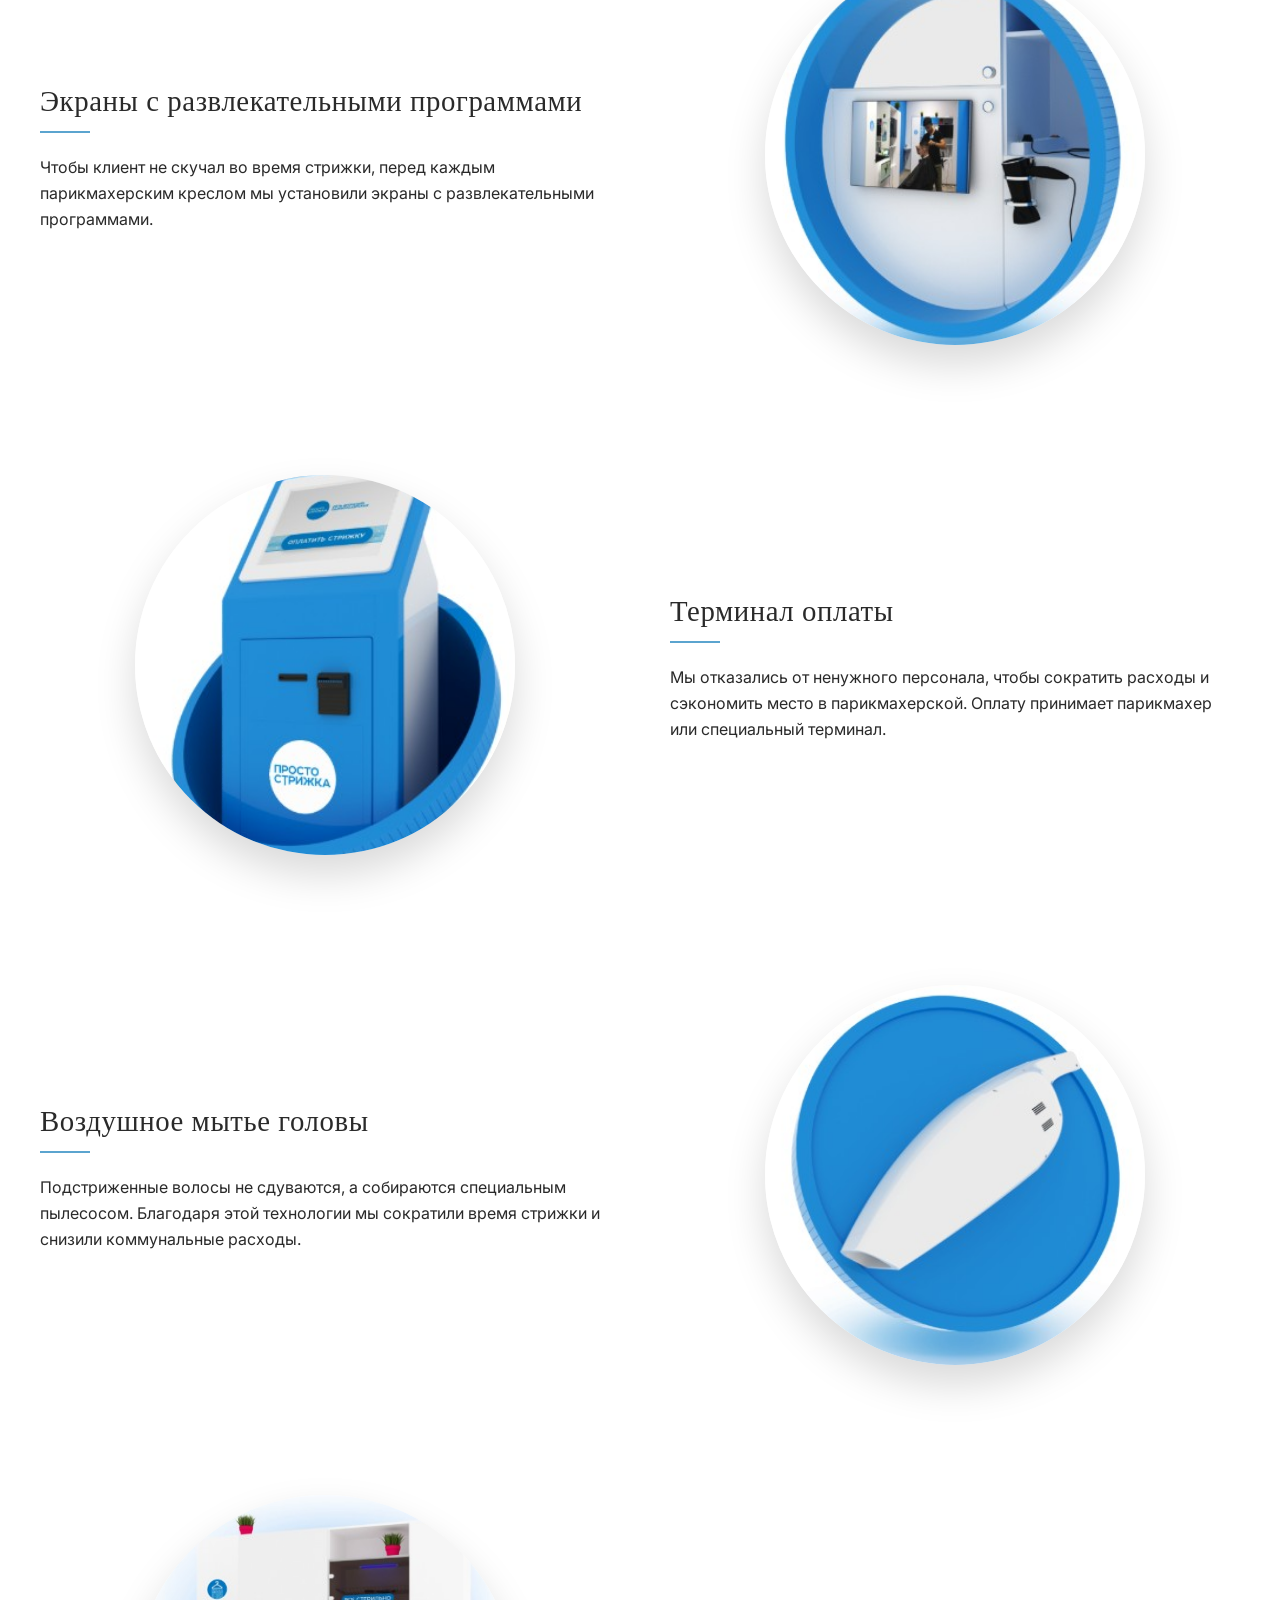
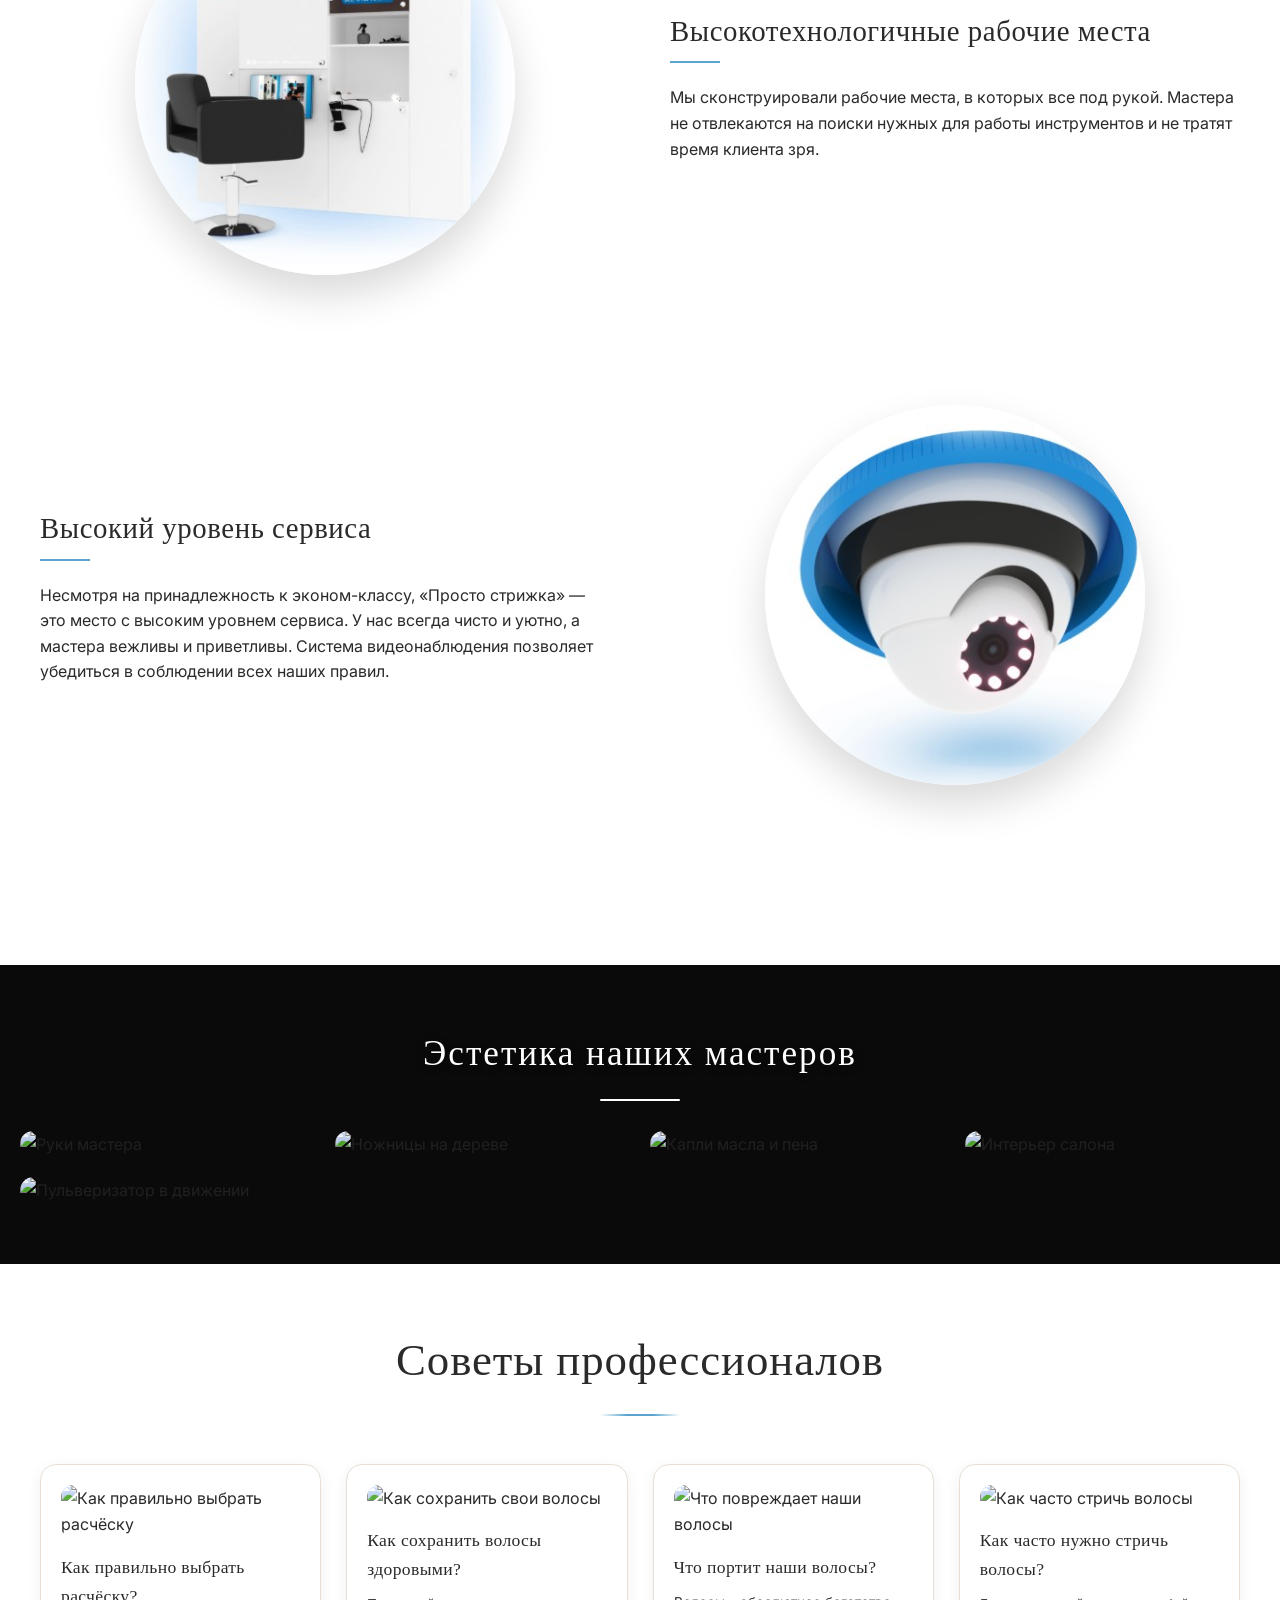
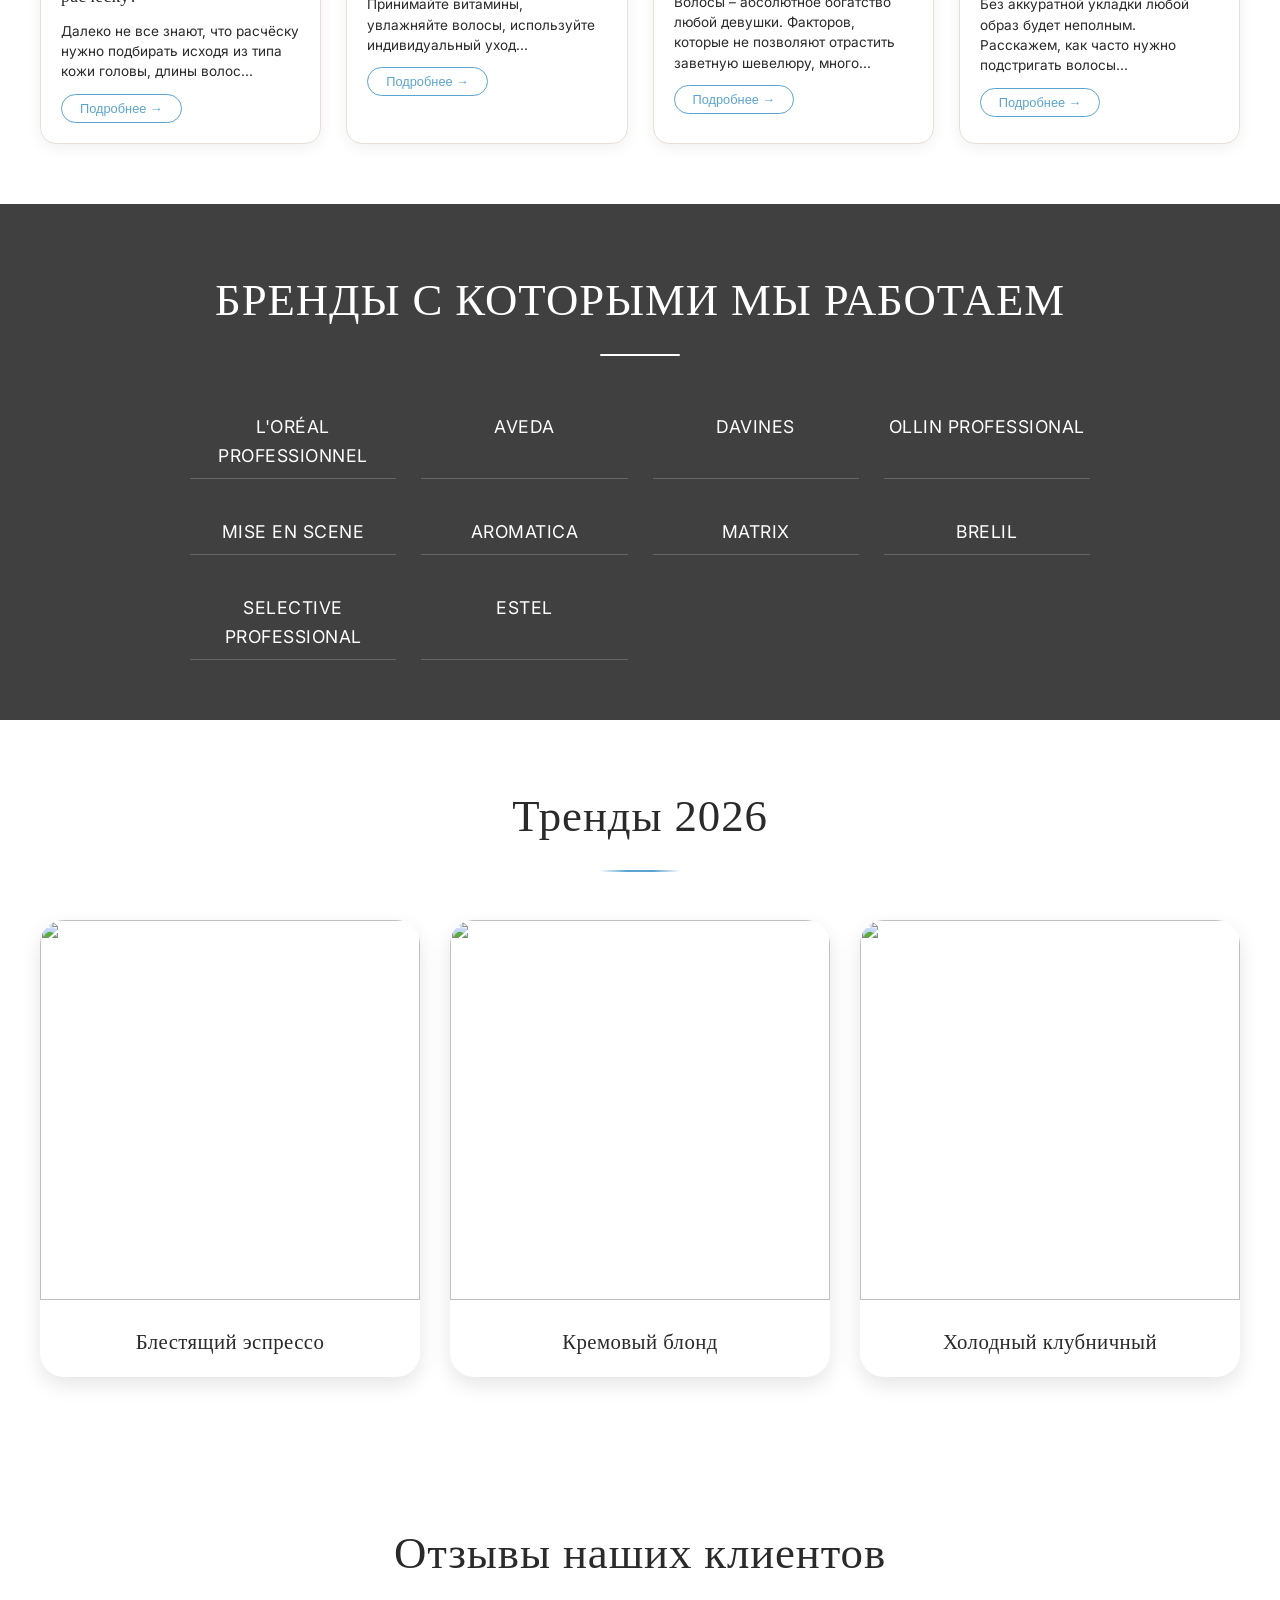
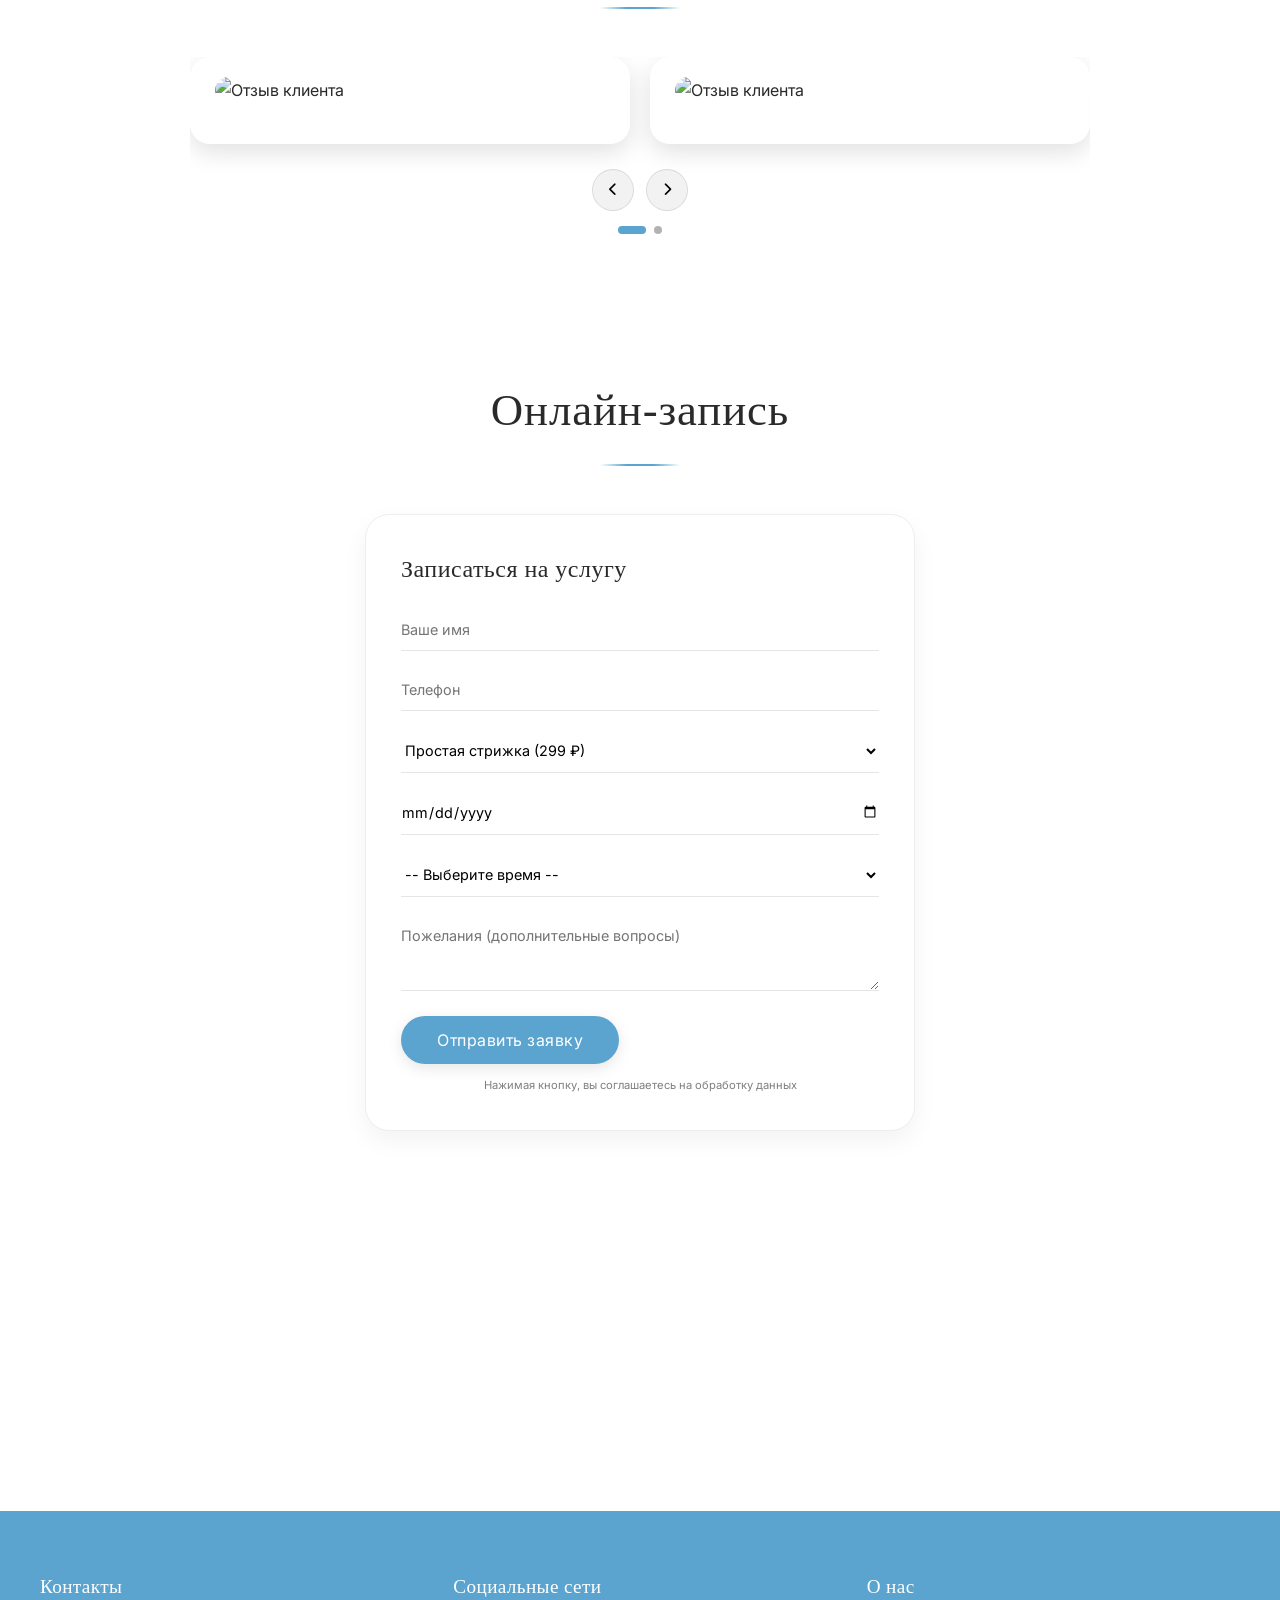
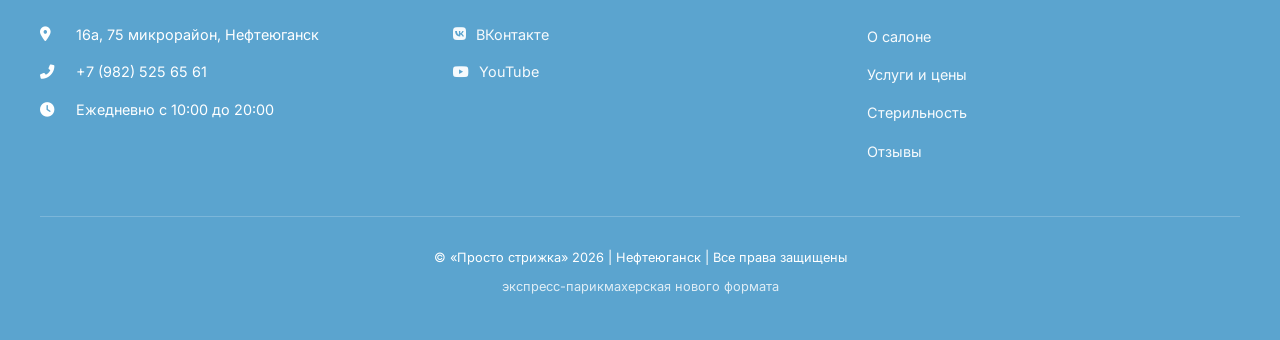
==== commit 4f2c810f: "Update index.html" ====
--- a/index.html
+++ b/index.html
@@ -50,7 +50,6 @@
 </a>
 
 <main>
-    <!-- БАННЕР НА ВЕСЬ ЭКРАН -->
     <section class="hero">
         <div class="hero-overlay"></div>
         <div class="container hero-content"></div>
@@ -557,7 +556,6 @@
         </div>
     </section>
 
-    <!-- ИНТЕРЬЕР - СЛАЙДЕР -->
     <section id="interior" class="interior-slider-section">
         <div class="container">
             <div class="section-header">
@@ -593,7 +591,6 @@
                 <div class="section-line"></div>
                 <p class="features-subtitle">Инновации, которые делают стрижку быстрее и комфортнее</p>
             </div>
-
             <div class="tech-item">
                 <div class="tech-content">
                     <h3>Экраны с развлекательными программами</h3>
@@ -605,7 +602,6 @@
                     </div>
                 </div>
             </div>
-
             <div class="tech-item reverse">
                 <div class="tech-content">
                     <h3>Терминал оплаты</h3>
@@ -617,7 +613,6 @@
                     </div>
                 </div>
             </div>
-
             <div class="tech-item">
                 <div class="tech-content">
                     <h3>Воздушное мытье головы</h3>
@@ -629,7 +624,6 @@
                     </div>
                 </div>
             </div>
-
             <div class="tech-item reverse">
                 <div class="tech-content">
                     <h3>Высокотехнологичные рабочие места</h3>
@@ -641,7 +635,6 @@
                     </div>
                 </div>
             </div>
-
             <div class="tech-item">
                 <div class="tech-content">
                     <h3>Высокий уровень сервиса</h3>
@@ -672,7 +665,6 @@
         </div>
     </section>
 
-    <!-- СОВЕТЫ ПРОФЕССИОНАЛОВ -->
     <section id="tips" class="tips-section-gost white-fullscreen">
         <div class="container">
             <div class="section-header">
@@ -708,7 +700,6 @@
         </div>
     </section>
 
-    <!-- МОДАЛЬНОЕ ОКНО ДЛЯ СОВЕТОВ -->
     <div id="gostModal" class="modal">
         <div class="modal-content gost-modal-content">
             <div class="modal-header">
@@ -798,6 +789,7 @@
         </div>
     </section>
 
+    <!-- ФОРМА ЗАПИСИ С ДАТОЙ И ВРЕМЕНЕМ -->
     <section id="booking" class="contact-form-section">
         <div class="container">
             <div class="section-header">
@@ -807,10 +799,12 @@
             <div class="booking-wrapper">
                 <form id="booking-form">
                     <h3>Записаться на услугу</h3>
+                    
                     <input type="text" id="userName" placeholder="Ваше имя" required>
                     <input type="tel" id="userPhone" placeholder="Телефон" required>
+                    
                     <select id="userService">
-                        <optgroup label="👩 Женский зал">
+                        <optgroup label="Женский зал">
                             <option>Простая стрижка (299 ₽)</option>
                             <option>Архитектурная стрижка (от 600 ₽)</option>
                             <option>Пикси (650 ₽)</option>
@@ -820,7 +814,7 @@
                             <option>Градуированная стрижка (650 ₽)</option>
                             <option>Многослойная стрижка (750 ₽)</option>
                         </optgroup>
-                        <optgroup label="👨 Мужской зал">
+                        <optgroup label="Мужской зал">
                             <option>Стрижка машинкой (299 ₽)</option>
                             <option>Премиум-стиль (от 500 ₽)</option>
                             <option>Fade (градиентная) (600 ₽)</option>
@@ -830,7 +824,7 @@
                             <option>Текстурная стрижка (600 ₽)</option>
                             <option>Оформление бороды (200 ₽)</option>
                         </optgroup>
-                        <optgroup label="👧 Детский зал">
+                        <optgroup label="Детский зал">
                             <option>Первая стрижка до 3 лет (299 ₽)</option>
                             <option>Простая детская 3-7 лет (299 ₽)</option>
                             <option>Простая детская 7-12 лет (299 ₽)</option>
@@ -839,7 +833,7 @@
                             <option>Стрижка с узором (500 ₽)</option>
                             <option>Подростковая сложная (550 ₽)</option>
                         </optgroup>
-                        <optgroup label="🎨 Окрашивание">
+                        <optgroup label="Окрашивание">
                             <option>Один тон — короткие (3 400 ₽)</option>
                             <option>Один тон — средние (4 100 ₽)</option>
                             <option>Один тон — длинные (5 300 ₽)</option>
@@ -859,7 +853,7 @@
                             <option>Тонирование — средние (3 000 ₽)</option>
                             <option>Тонирование — длинные (4 000 ₽)</option>
                         </optgroup>
-                        <optgroup label="💆‍♀️ Уход и восстановление">
+                        <optgroup label="Уход и восстановление">
                             <option>Кератиновое выпрямление — короткие (4 500 ₽)</option>
                             <option>Кератиновое выпрямление — средние (5 500 ₽)</option>
                             <option>Кератиновое выпрямление — длинные (7 000 ₽)</option>
@@ -870,7 +864,7 @@
                             <option>Полировка волос — средние (3 000 ₽)</option>
                             <option>Полировка волос — длинные (4 000 ₽)</option>
                         </optgroup>
-                        <optgroup label="✨ Дополнительно">
+                        <optgroup label="Дополнительно">
                             <option>Объемная укладка (600 ₽)</option>
                             <option>Укладка с выпрямлением (700 ₽)</option>
                             <option>Локоны / кудри (800 ₽)</option>
@@ -882,8 +876,37 @@
                             <option>Лечение волос (от 1 000 ₽)</option>
                         </optgroup>
                     </select>
-                    <textarea rows="3" placeholder="Пожелания (дата, время, дополнительные вопросы)"></textarea>
-                    <button type="submit" class="btn">Отправить заявку</button>
+                    
+                    <!-- ДАТА И ВРЕМЯ -->
+                    <input type="date" id="bookingDate" required>
+                    <select id="bookingTime" required>
+                        <option value="">-- Выберите время --</option>
+                        <option value="10:00">10:00</option>
+                        <option value="10:30">10:30</option>
+                        <option value="11:00">11:00</option>
+                        <option value="11:30">11:30</option>
+                        <option value="12:00">12:00</option>
+                        <option value="12:30">12:30</option>
+                        <option value="13:00">13:00</option>
+                        <option value="13:30">13:30</option>
+                        <option value="14:00">14:00</option>
+                        <option value="14:30">14:30</option>
+                        <option value="15:00">15:00</option>
+                        <option value="15:30">15:30</option>
+                        <option value="16:00">16:00</option>
+                        <option value="16:30">16:30</option>
+                        <option value="17:00">17:00</option>
+                        <option value="17:30">17:30</option>
+                        <option value="18:00">18:00</option>
+                        <option value="18:30">18:30</option>
+                        <option value="19:00">19:00</option>
+                        <option value="19:30">19:30</option>
+                    </select>
+                    
+                    <div id="timeSlotStatus" class="time-slot-status"></div>
+                    
+                    <textarea rows="3" placeholder="Пожелания (дополнительные вопросы)"></textarea>
+                    <button type="submit" class="btn" id="submitBtn">Отправить заявку</button>
                     <p class="form-note">Нажимая кнопку, вы соглашаетесь на обработку данных</p>
                 </form>
             </div>
--- a/style.css
+++ b/style.css
@@ -30,7 +30,7 @@
     padding: 0 40px;
 }
 
-/* ЯПОНСКИЙ ШРИФТ ДЛЯ ВСЕХ ЗАГОЛОВКОВ */
+/* ЯПОНСКИЙ ШРИФТ ДЛЯ ЗАГОЛОВКОВ */
 h1, h2, h3, h4, .logo-title, .footer-title, .category-title-light,
 .aesthetics-section-title, .trend-content h3, .service-name,
 .about-text h3, .feature-card h3, .tech-content h3, .tip-card-gost h3 {
@@ -61,6 +61,13 @@
     background: linear-gradient(90deg, transparent, #5BA4CF, #5BA4CF, transparent);
     margin: 1rem auto 0;
     border-radius: 2px;
+}
+
+.services-subtitle {
+    text-align: center;
+    margin-top: 10px;
+    font-size: 1rem;
+    color: #666;
 }
 
 .section-padding {
@@ -146,14 +153,15 @@
     box-shadow: 0 8px 30px rgba(0,0,0,0.35);
 }
 
-/* ГЕРОЙ-БАННЕР - СЛЕГКА ПОСВЕТЛЕЛ */
+/* ГЕРОЙ-БАННЕР - НА ВЕСЬ ЭКРАН */
 .hero {
     position: relative;
     background-image: url('https://images2.imgbox.com/b4/68/oQmEhqBi_o.jpg');
     background-size: cover;
     background-position: center;
     background-repeat: no-repeat;
-    min-height: 90vh;
+    min-height: 100vh;
+    width: 100%;
     display: flex;
     align-items: center;
 }
@@ -164,7 +172,7 @@
     left: 0;
     width: 100%;
     height: 100%;
-    background: rgba(0, 0, 0, 0.22);
+    background: rgba(0, 0, 0, 0.05);
     z-index: 1;
 }
 
@@ -174,7 +182,7 @@
     width: 100%;
 }
 
-/* ШАПКА - БЕЗ ПОДЧЁРКИВАНИЯ */
+/* ШАПКА */
 header {
     position: fixed;
     top: -120px;
@@ -738,7 +746,7 @@
     border-radius: 30px;
 }
 
-/* ИНТЕРЬЕР - СЛАЙДЕР С БОЛЬШИМИ ФОТО */
+/* ИНТЕРЬЕР - СЛАЙДЕР */
 .interior-slider-section {
     background: white;
     padding: 60px 0;
@@ -804,7 +812,7 @@
     margin-top: 25px;
 }
 
-.dot {
+.slider-dots .dot {
     width: 12px;
     height: 12px;
     background: rgba(0,0,0,0.3);
@@ -813,7 +821,7 @@
     transition: all 0.3s;
 }
 
-.dot.active {
+.slider-dots .dot.active {
     background: #5BA4CF;
     width: 30px;
     border-radius: 6px;
@@ -989,6 +997,7 @@
     transform: scale(1.03);
 }
 
+/* СОВЕТЫ */
 .tips-section-gost {
     padding: 60px 0;
     background: #ffffff;
@@ -1052,6 +1061,7 @@
     color: white;
 }
 
+/* МОДАЛЬНОЕ ОКНО ДЛЯ СОВЕТОВ */
 .modal {
     display: none;
     position: fixed;
@@ -1070,6 +1080,18 @@
     width: 90%;
     max-width: 700px;
     border-radius: 20px;
+    animation: modalFadeIn 0.3s ease;
+}
+
+@keyframes modalFadeIn {
+    from {
+        opacity: 0;
+        transform: translateY(-30px);
+    }
+    to {
+        opacity: 1;
+        transform: translateY(0);
+    }
 }
 
 .photo-modal-content {
@@ -1088,10 +1110,13 @@
     display: flex;
     justify-content: space-between;
     align-items: center;
+    background: white;
+    border-radius: 20px 20px 0 0;
 }
 
 .modal-header h2 {
     font-size: 1.6rem;
+    font-family: 'Noto Serif JP', serif;
 }
 
 .close-modal {
@@ -1110,10 +1135,22 @@
     max-height: 65vh;
     overflow-y: auto;
     line-height: 1.6;
+    background: white;
+    border-radius: 0 0 20px 20px;
+}
+
+.gost-modal-body ul {
+    margin: 15px 0;
+    padding-left: 20px;
+}
+
+.gost-modal-body li {
+    margin-bottom: 8px;
 }
 
 .photo-modal-body {
     text-align: center;
+    background: transparent;
 }
 
 .service-photo-img {
@@ -1132,6 +1169,7 @@
     opacity: 0.95;
 }
 
+/* БРЕНДЫ */
 .brands-fullscreen {
     position: relative;
     padding: 60px 0;
@@ -1203,6 +1241,7 @@
     border-bottom-color: #5BA4CF;
 }
 
+/* ТРЕНДЫ */
 .trends-section {
     padding: 60px 0;
     background: #ffffff;
@@ -1248,6 +1287,7 @@
     font-weight: 500;
 }
 
+/* ОТЗЫВЫ */
 .reviews-section-clean {
     position: relative;
     padding: 80px 0;
@@ -1336,6 +1376,7 @@
     border-radius: 4px;
 }
 
+/* ФОРМА ЗАПИСИ */
 .contact-form-section {
     padding: 60px 0;
     background: #ffffff;
@@ -1401,6 +1442,7 @@
     filter: grayscale(0%);
 }
 
+/* ФУТЕР */
 .large-footer {
     background: #5BA4CF;
     color: white;
@@ -1501,41 +1543,14 @@
     opacity: 0.8;
 }
 
-/* АДАПТАЦИЯ */
-@media (max-width: 992px) {
-    .container {
-        padding: 0 25px;
-    }
-    .footer-grid {
-        grid-template-columns: repeat(2, 1fr);
-    }
-    .tips-grid-gost {
-        grid-template-columns: repeat(2, 1fr);
-    }
-    .sterility-row {
-        flex-direction: column;
-    }
-    h2 {
-        font-size: 2.2rem;
-    }
-    .trends-grid {
-        grid-template-columns: repeat(2, 1fr);
-    }
-    .brands-list {
-        grid-template-columns: repeat(2, 1fr);
-    }
-    .slide img {
-        height: 450px;
-    }
-}
-
+/* ===== АДАПТАЦИЯ ПОД ТЕЛЕФОН ===== */
 @media (max-width: 768px) {
     .container {
         padding: 0 20px;
     }
     
     body {
-        font-size: 15px;
+        font-size: 16px;
     }
     
     h2 {
@@ -1550,46 +1565,11 @@
         font-size: 1.5rem;
     }
     
-    .feature-card h3 {
-        font-size: 1.1rem;
-    }
-    
-    .feature-card p {
-        font-size: 0.85rem;
-    }
-    
-    .about-text h3 {
-        font-size: 1.6rem;
-    }
-    
-    .about-text p {
-        font-size: 0.9rem;
-    }
-    
     .service-name {
         font-size: 1.2rem;
     }
     
-    .service-price {
-        font-size: 1rem;
-    }
-    
-    .tech-content h3 {
-        font-size: 1.4rem;
-    }
-    
-    .tech-content p {
-        font-size: 0.9rem;
-    }
-    
-    .aesthetics-section-title {
-        font-size: 1.8rem;
-    }
-    
-    .trend-content h3 {
-        font-size: 1.1rem;
-    }
-    
+    /* БУРГЕР-МЕНЮ НА ВЕСЬ ЭКРАН */
     .burger-menu {
         display: flex;
     }
@@ -1598,17 +1578,16 @@
         position: fixed;
         top: 0;
         right: -100%;
-        width: 280px;
+        width: 100%;
         height: 100vh;
         background: #5BA4CF;
         flex-direction: column;
         align-items: center;
         justify-content: center;
-        gap: 15px;
+        gap: 20px;
         transition: right 0.3s ease;
         z-index: 1000;
-        padding: 20px;
-        box-shadow: -5px 0 30px rgba(0,0,0,0.3);
+        padding: 80px 20px 40px;
     }
     
     .nav-links.active {
@@ -1616,9 +1595,9 @@
     }
     
     .nav-links a {
-        font-size: 1rem;
+        font-size: 1.2rem;
         color: white;
-        padding: 12px 20px;
+        padding: 15px 20px;
         width: 100%;
         text-align: center;
         border-bottom: 1px solid rgba(255,255,255,0.2);
@@ -1629,13 +1608,20 @@
     }
     
     .nav-links a:hover {
-        background: rgba(255,255,255,0.2);
-        border-radius: 10px;
+        background: rgba(255,255,255,0.15);
+        border-radius: 12px;
         color: white;
     }
     
     body.menu-open {
         overflow: hidden;
+    }
+    
+    .burger-menu.active {
+        position: fixed;
+        top: 20px;
+        right: 20px;
+        z-index: 1001;
     }
     
     .logo-img {
@@ -1711,11 +1697,6 @@
         height: 280px;
     }
     
-    .sterility-bg,
-    .brands-bg {
-        background-attachment: scroll;
-    }
-    
     .slide img {
         height: 350px;
     }
@@ -1725,6 +1706,34 @@
         height: 40px;
         font-size: 20px;
     }
+    
+    .brands-list {
+        grid-template-columns: repeat(2, 1fr);
+    }
+    
+    .hero {
+        min-height: 60vh;
+        background-position: center;
+    }
+    
+    .hero-overlay {
+        background: rgba(0, 0, 0, 0.1);
+    }
+    
+    /* Модальное окно на телефоне */
+    .gost-modal-content {
+        margin: 20px auto;
+        width: 95%;
+    }
+    
+    .modal-header h2 {
+        font-size: 1.3rem;
+    }
+    
+    .gost-modal-body {
+        padding: 20px;
+        font-size: 14px;
+    }
 }
 
 @media (max-width: 480px) {
@@ -1733,7 +1742,7 @@
     }
     
     body {
-        font-size: 14px;
+        font-size: 16px;
     }
     
     h2 {
@@ -1758,42 +1767,24 @@
         height: 200px;
     }
     
-    .nav-links {
-        width: 260px;
-        gap: 10px;
-    }
-    
-    .nav-links a {
-        font-size: 0.9rem;
-        padding: 10px 15px;
-    }
-    
-    form {
-        padding: 20px;
-    }
-    
-    form select {
-        font-size: 0.85rem;
-    }
-    
-    .brand-link {
-        font-size: 0.85rem;
-    }
-    
-    .brands-list {
-        grid-template-columns: 1fr;
-    }
-    
     .service-photo-btn {
         min-width: 120px;
         font-size: 0.7rem;
     }
     
-    .modal-header h2 {
-        font-size: 1.2rem;
-    }
-    
     .slide img {
         height: 280px;
     }
-}
+    
+    .brands-list {
+        grid-template-columns: 1fr;
+    }
+    
+    .brand-link {
+        font-size: 0.9rem;
+    }
+    
+    .hero {
+        min-height: 50vh;
+    }
+}
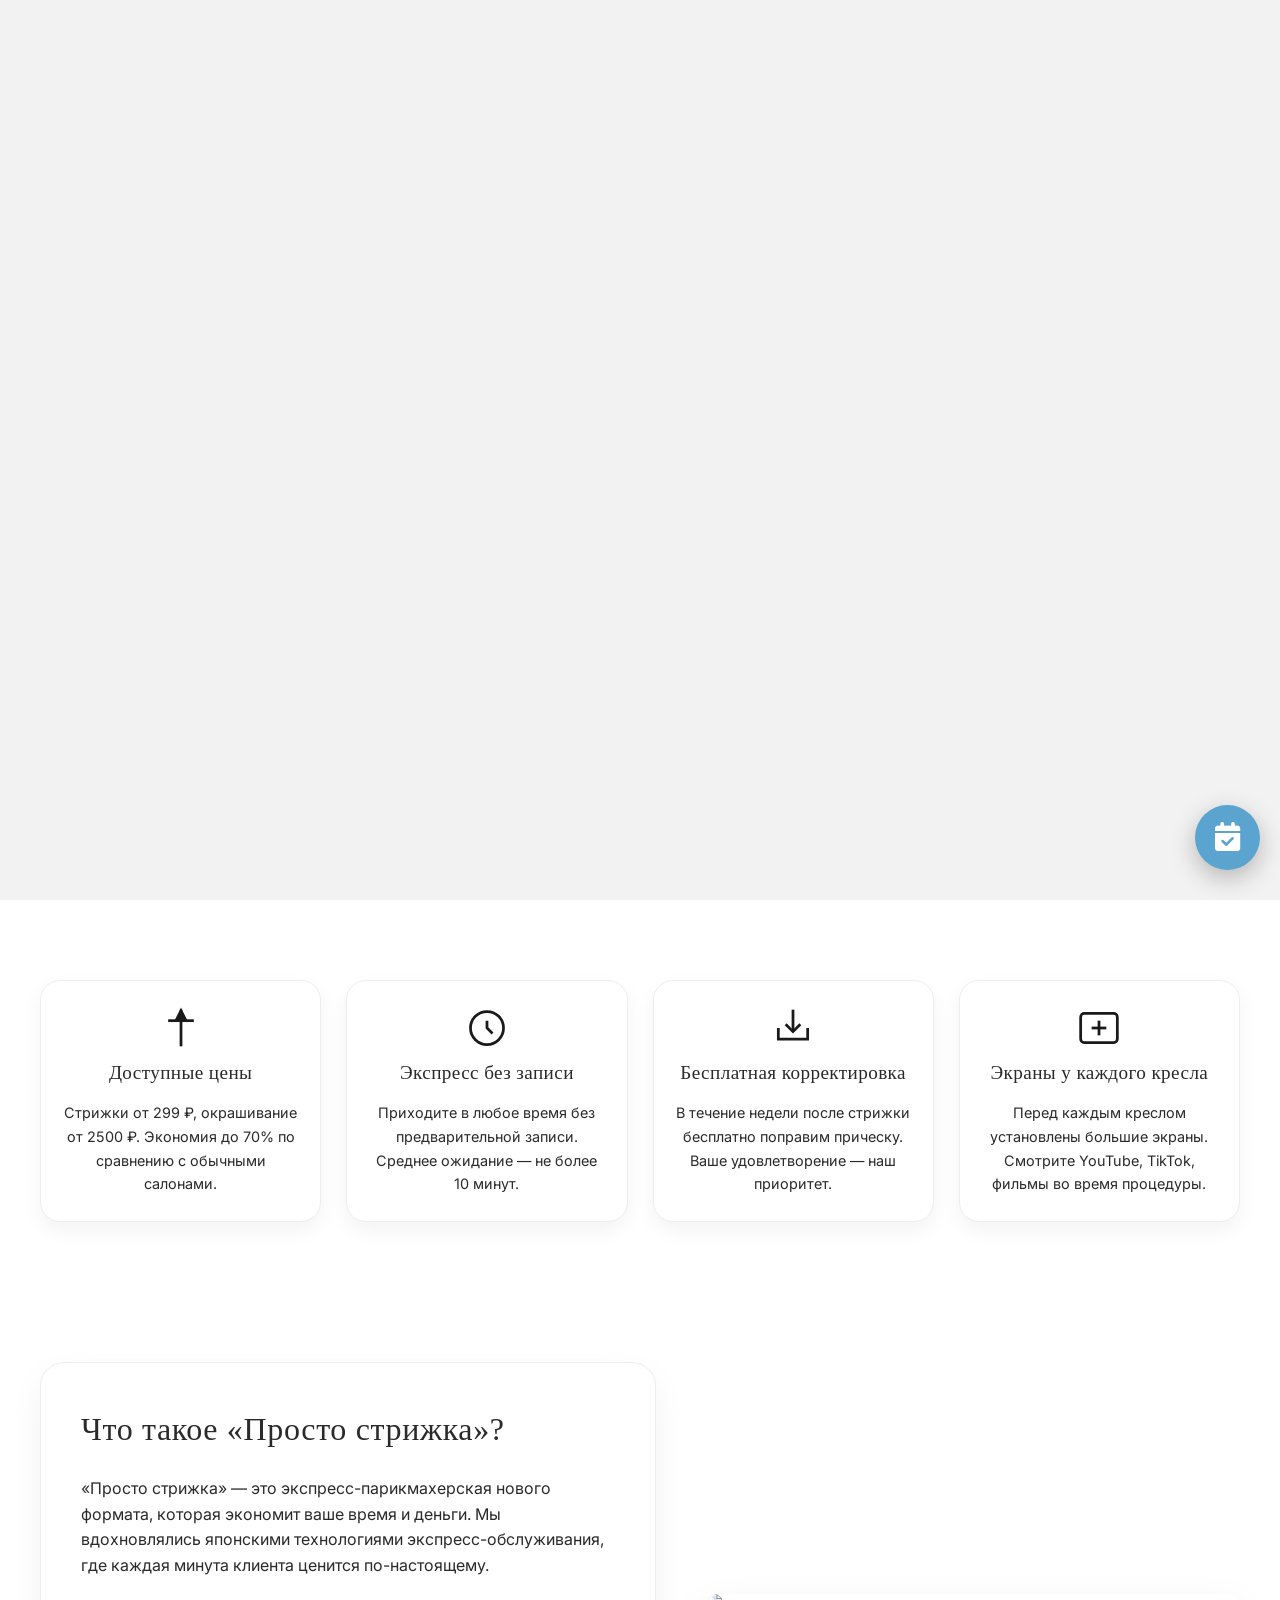
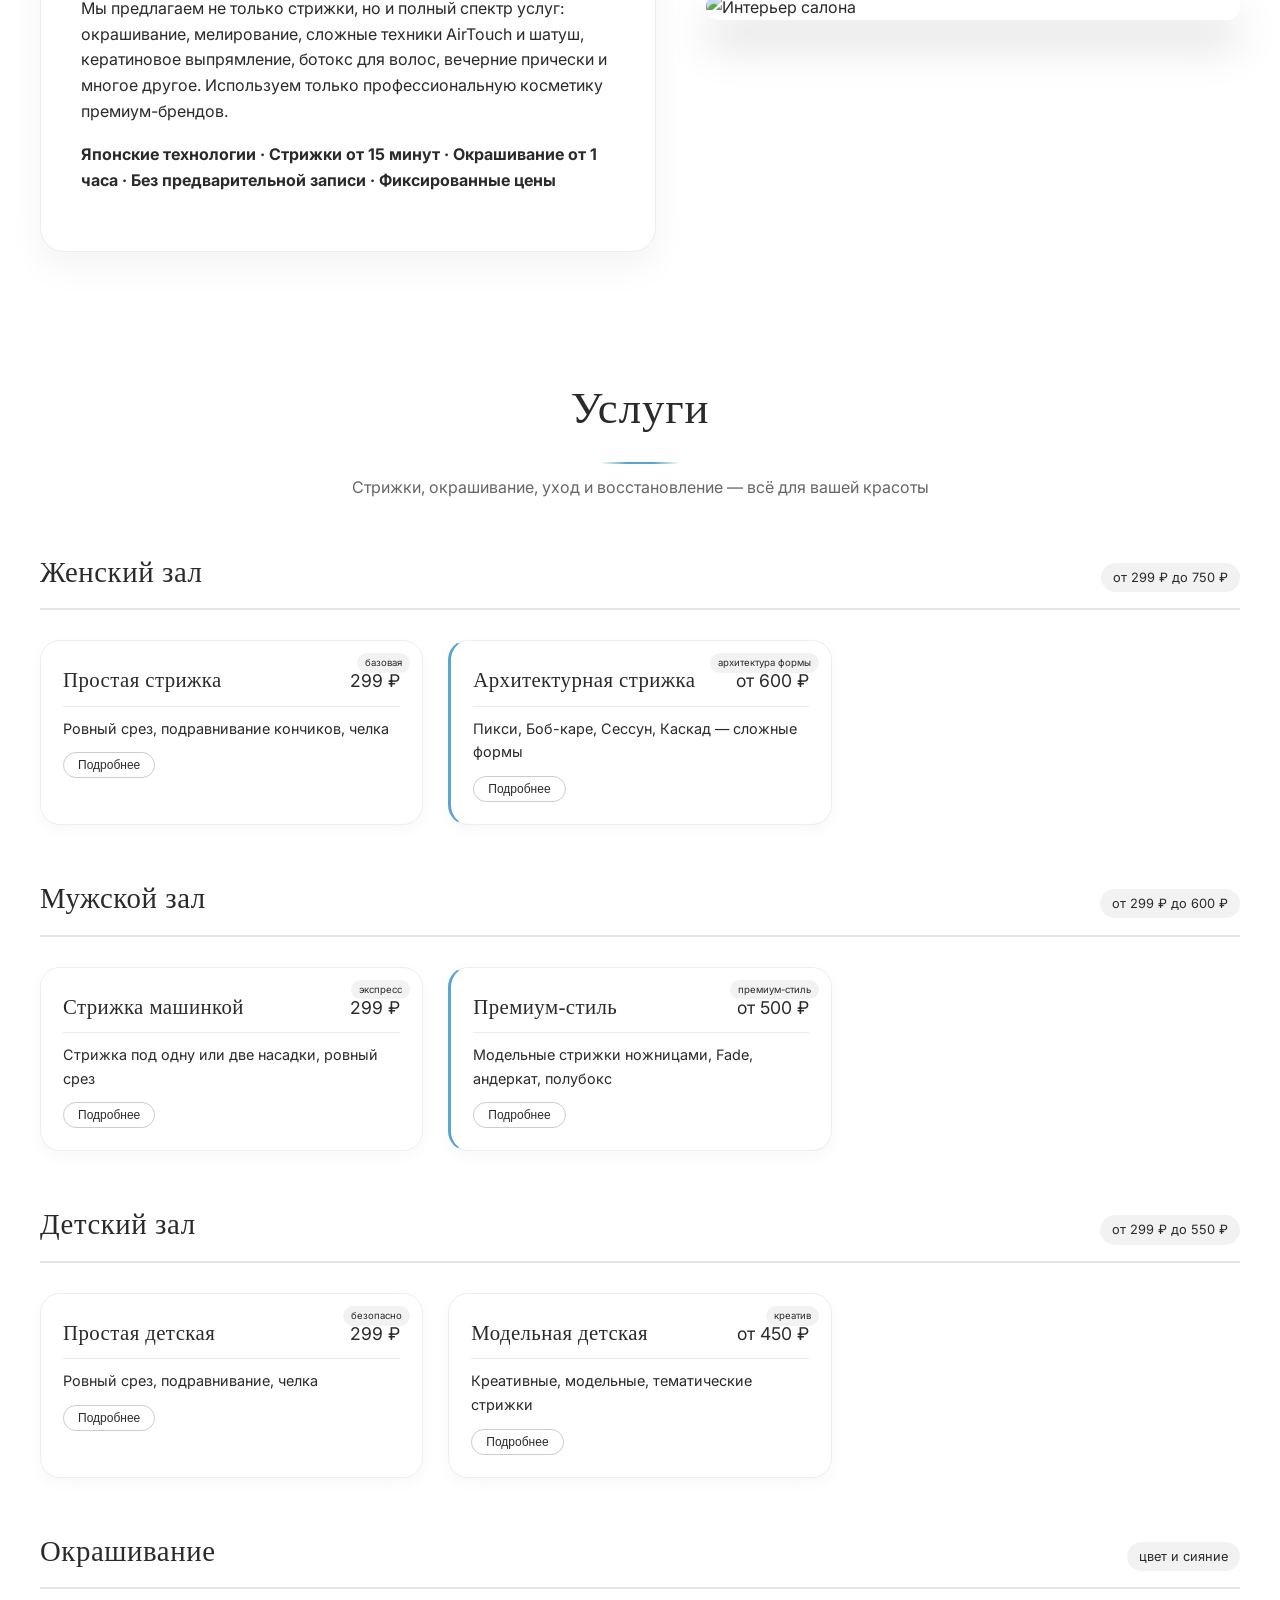
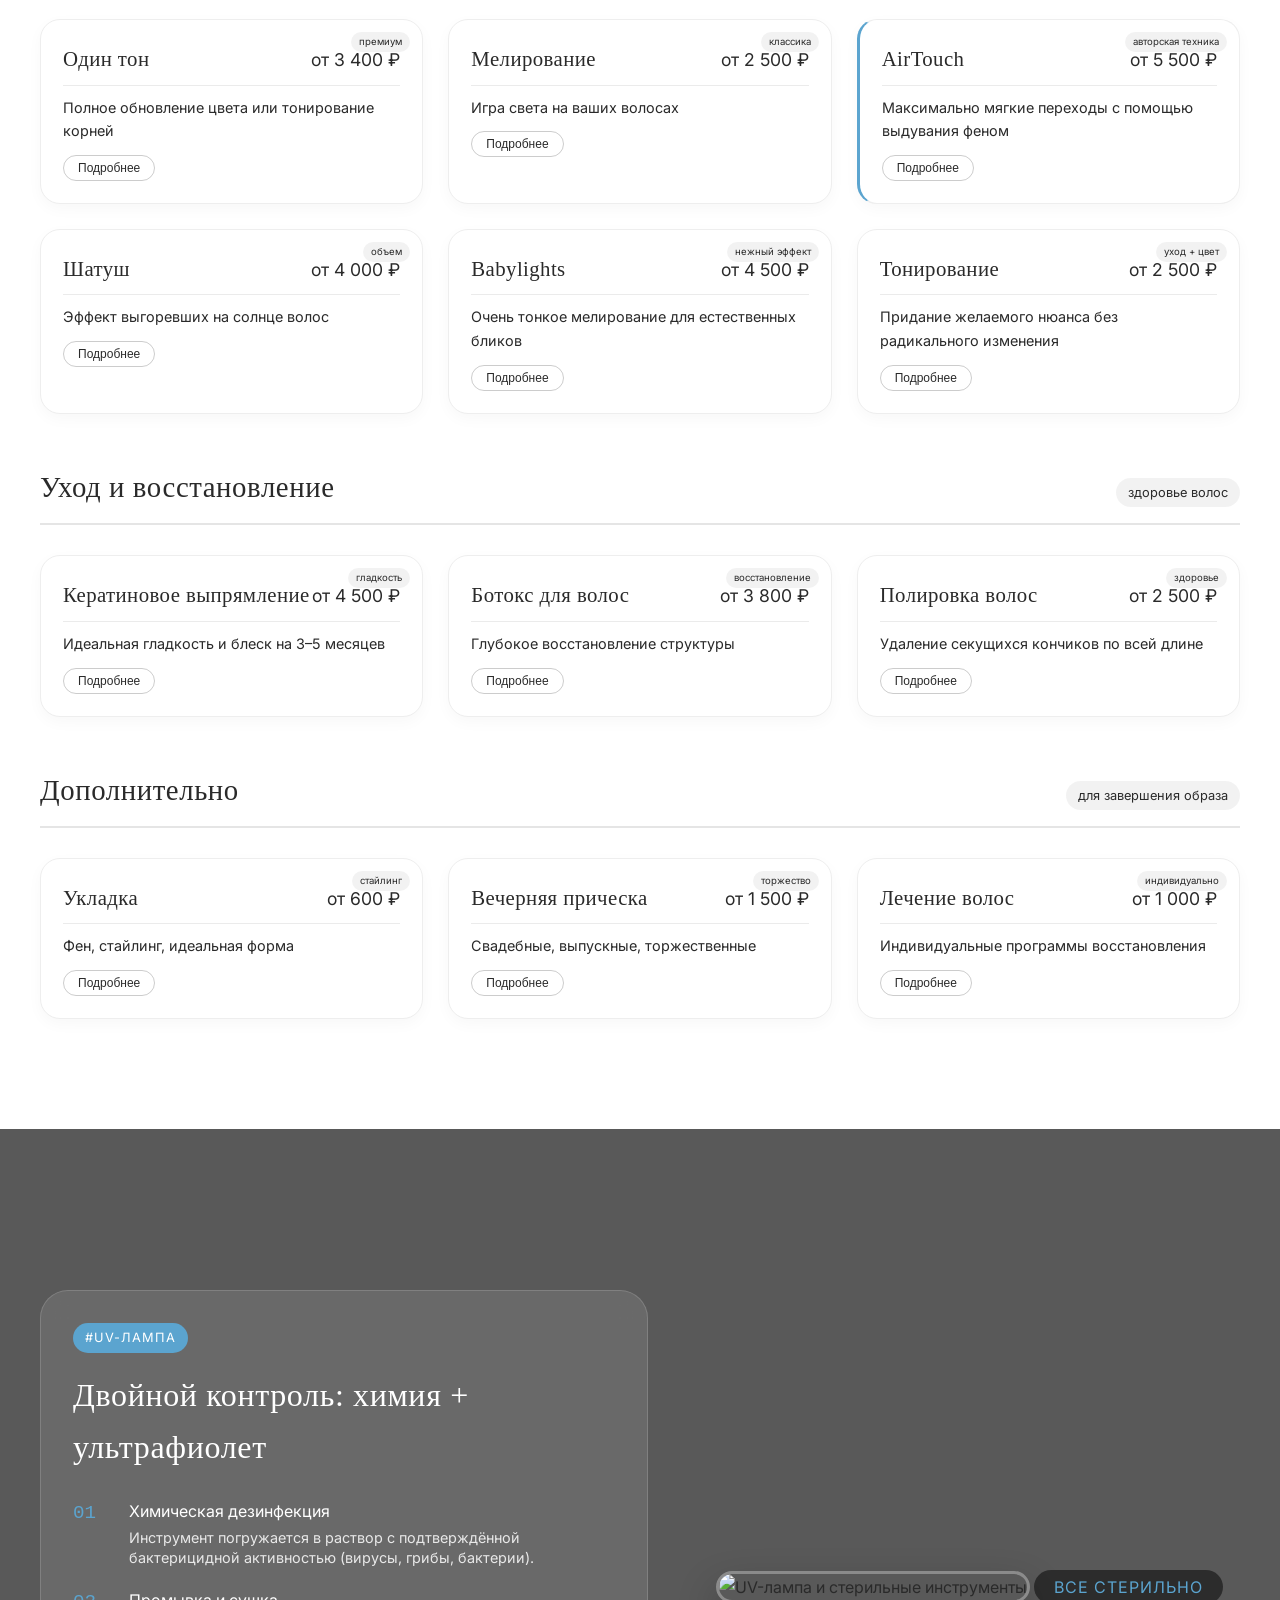
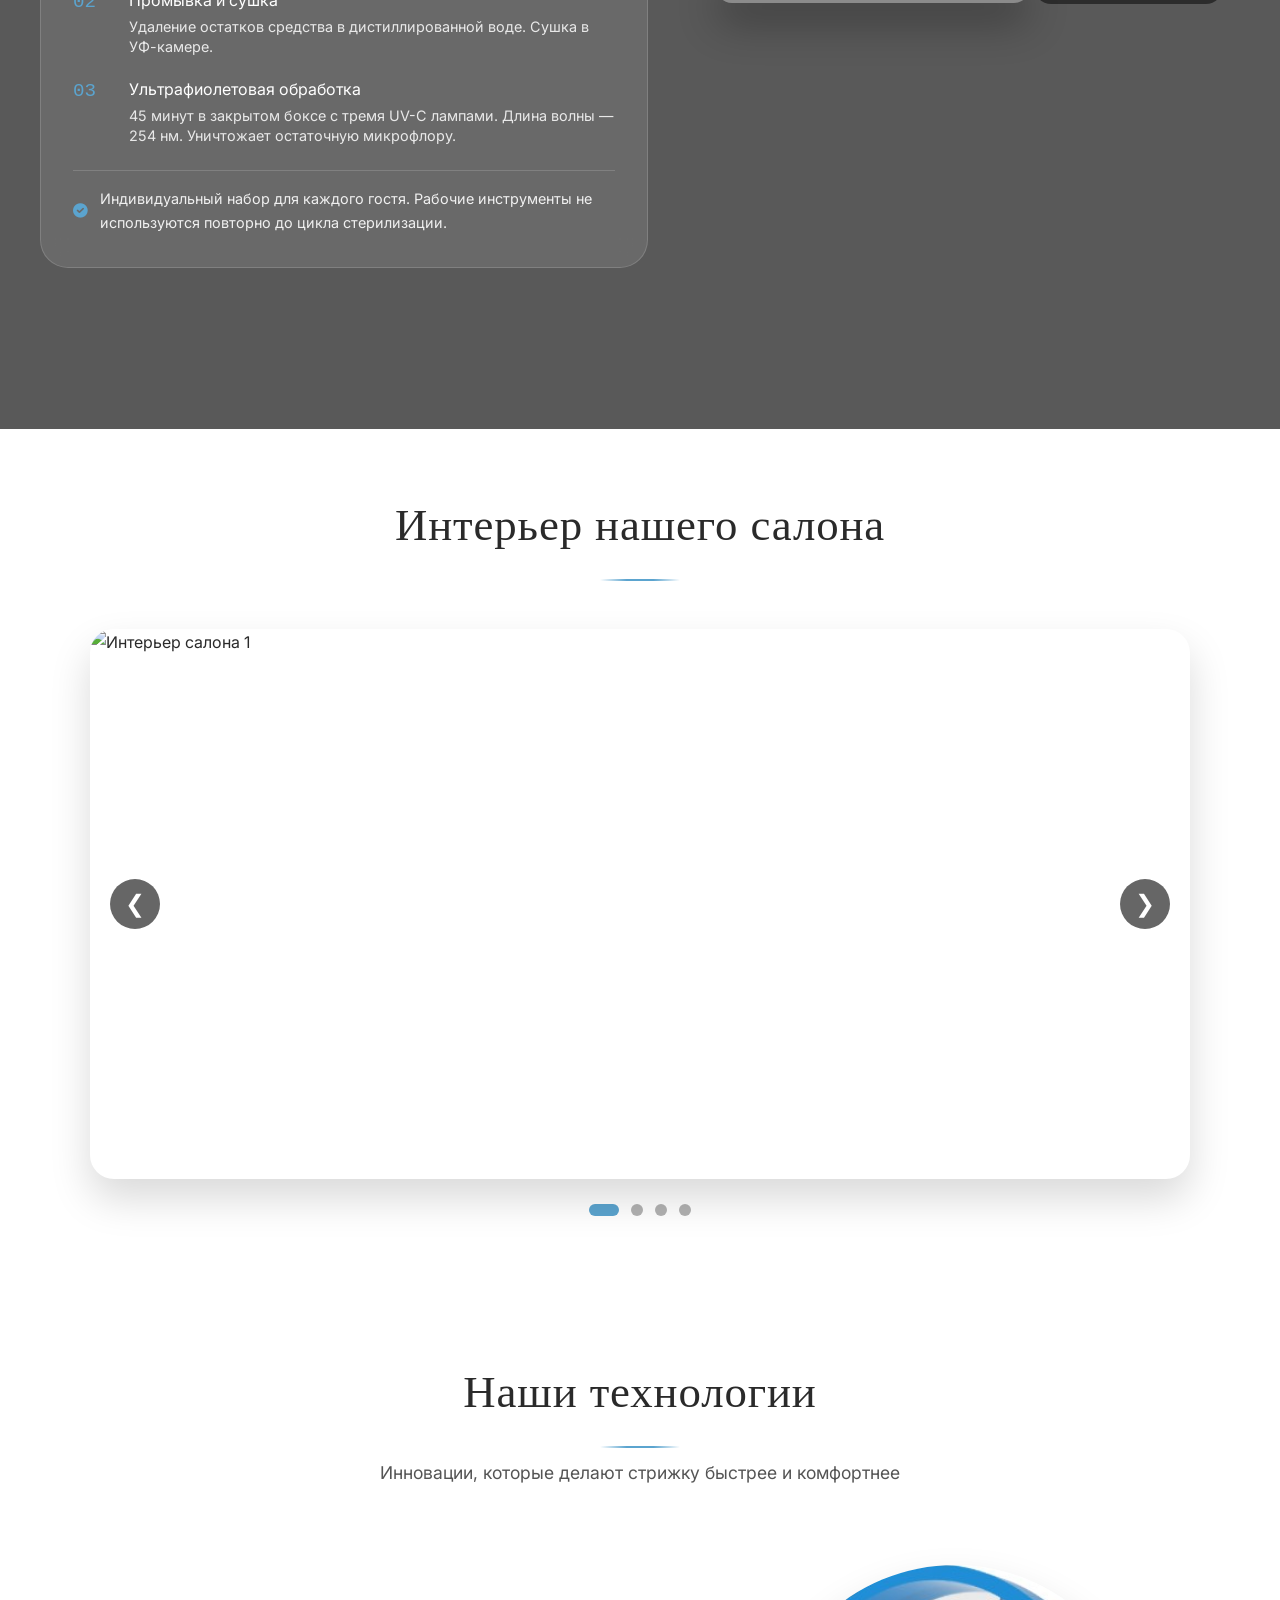
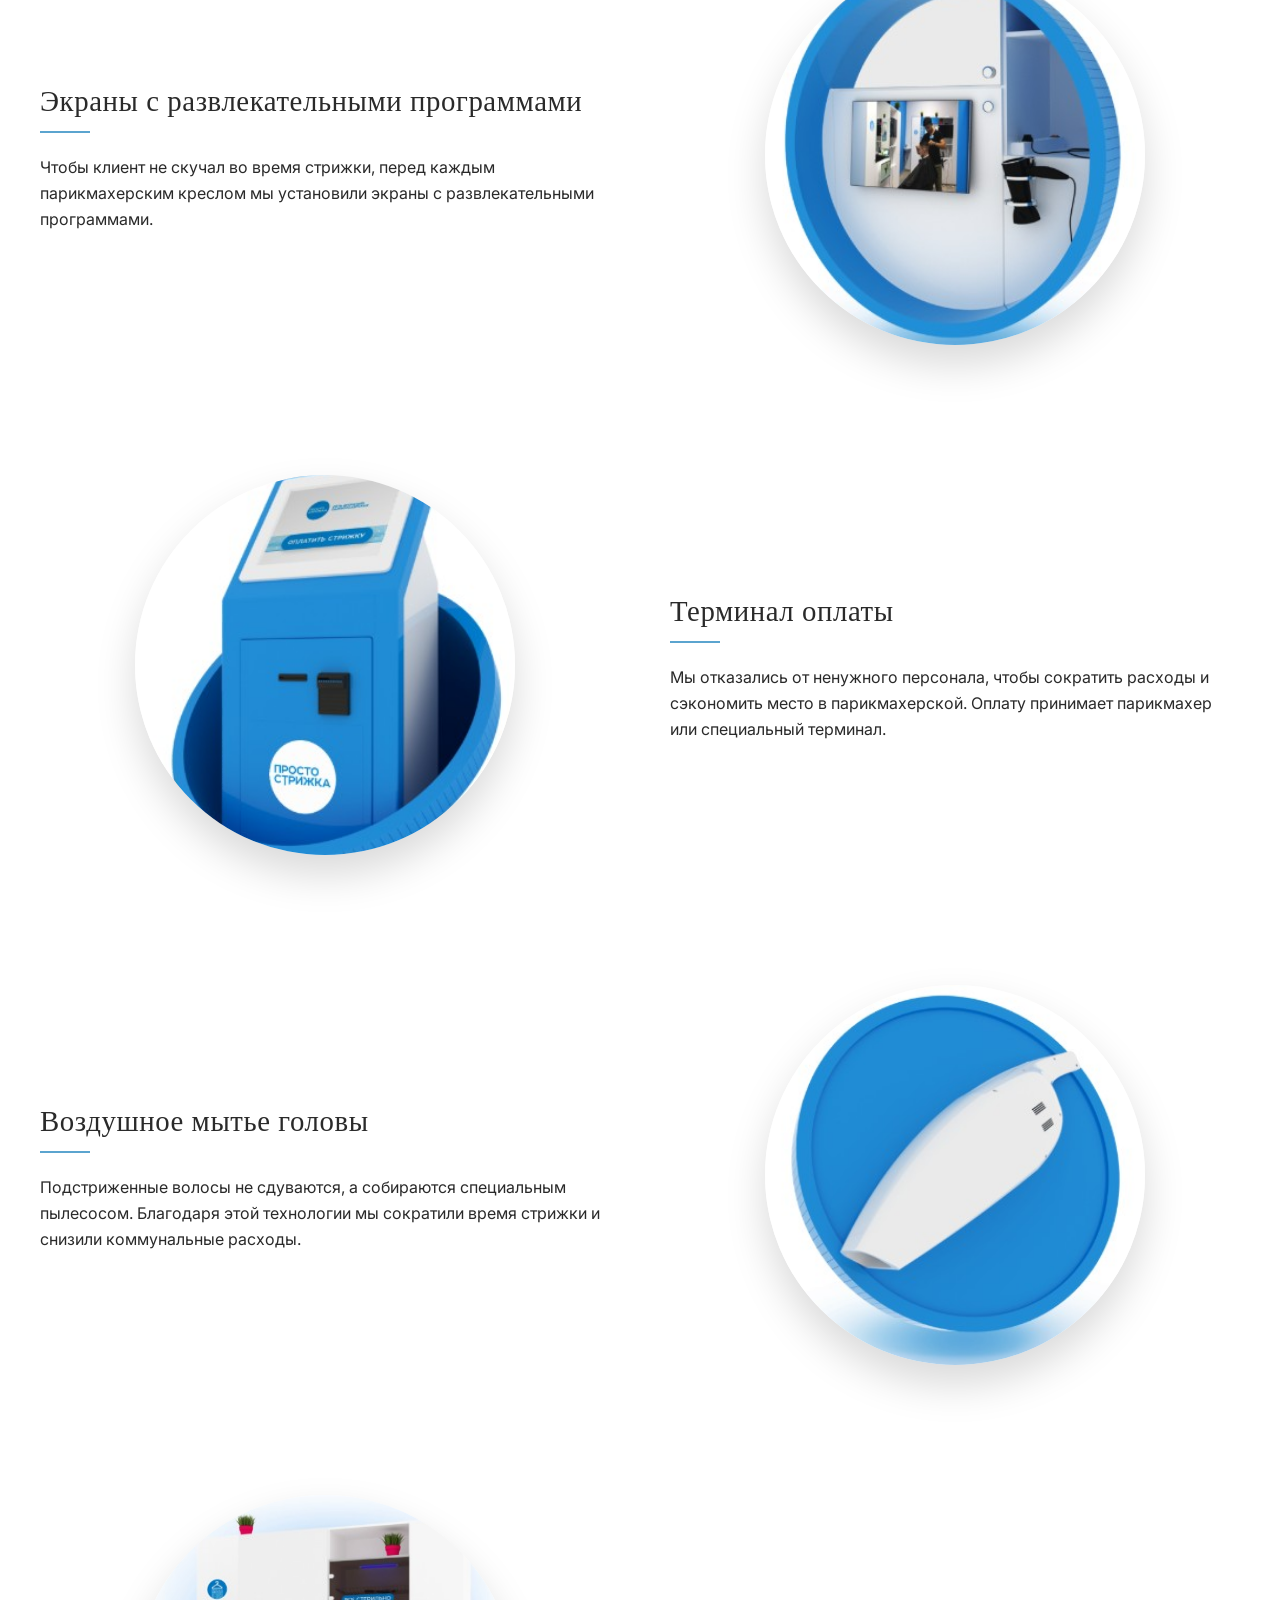
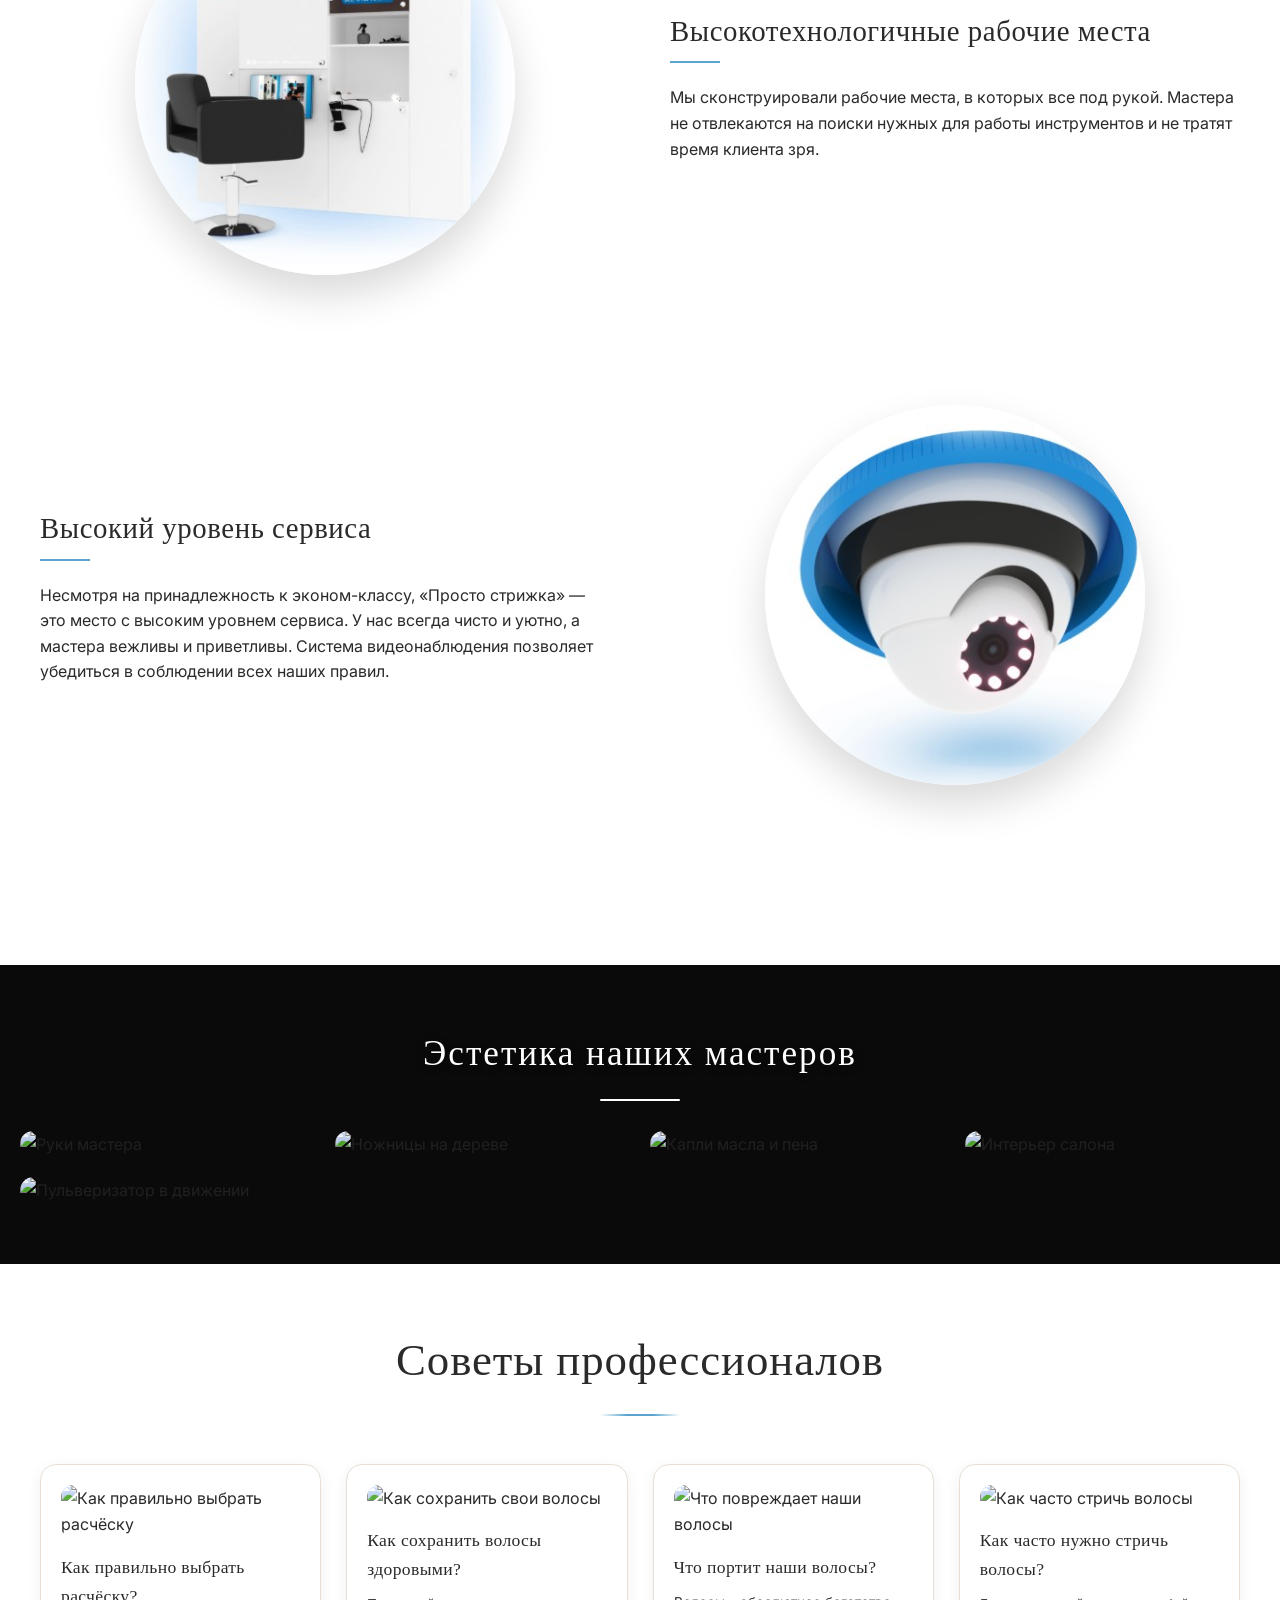
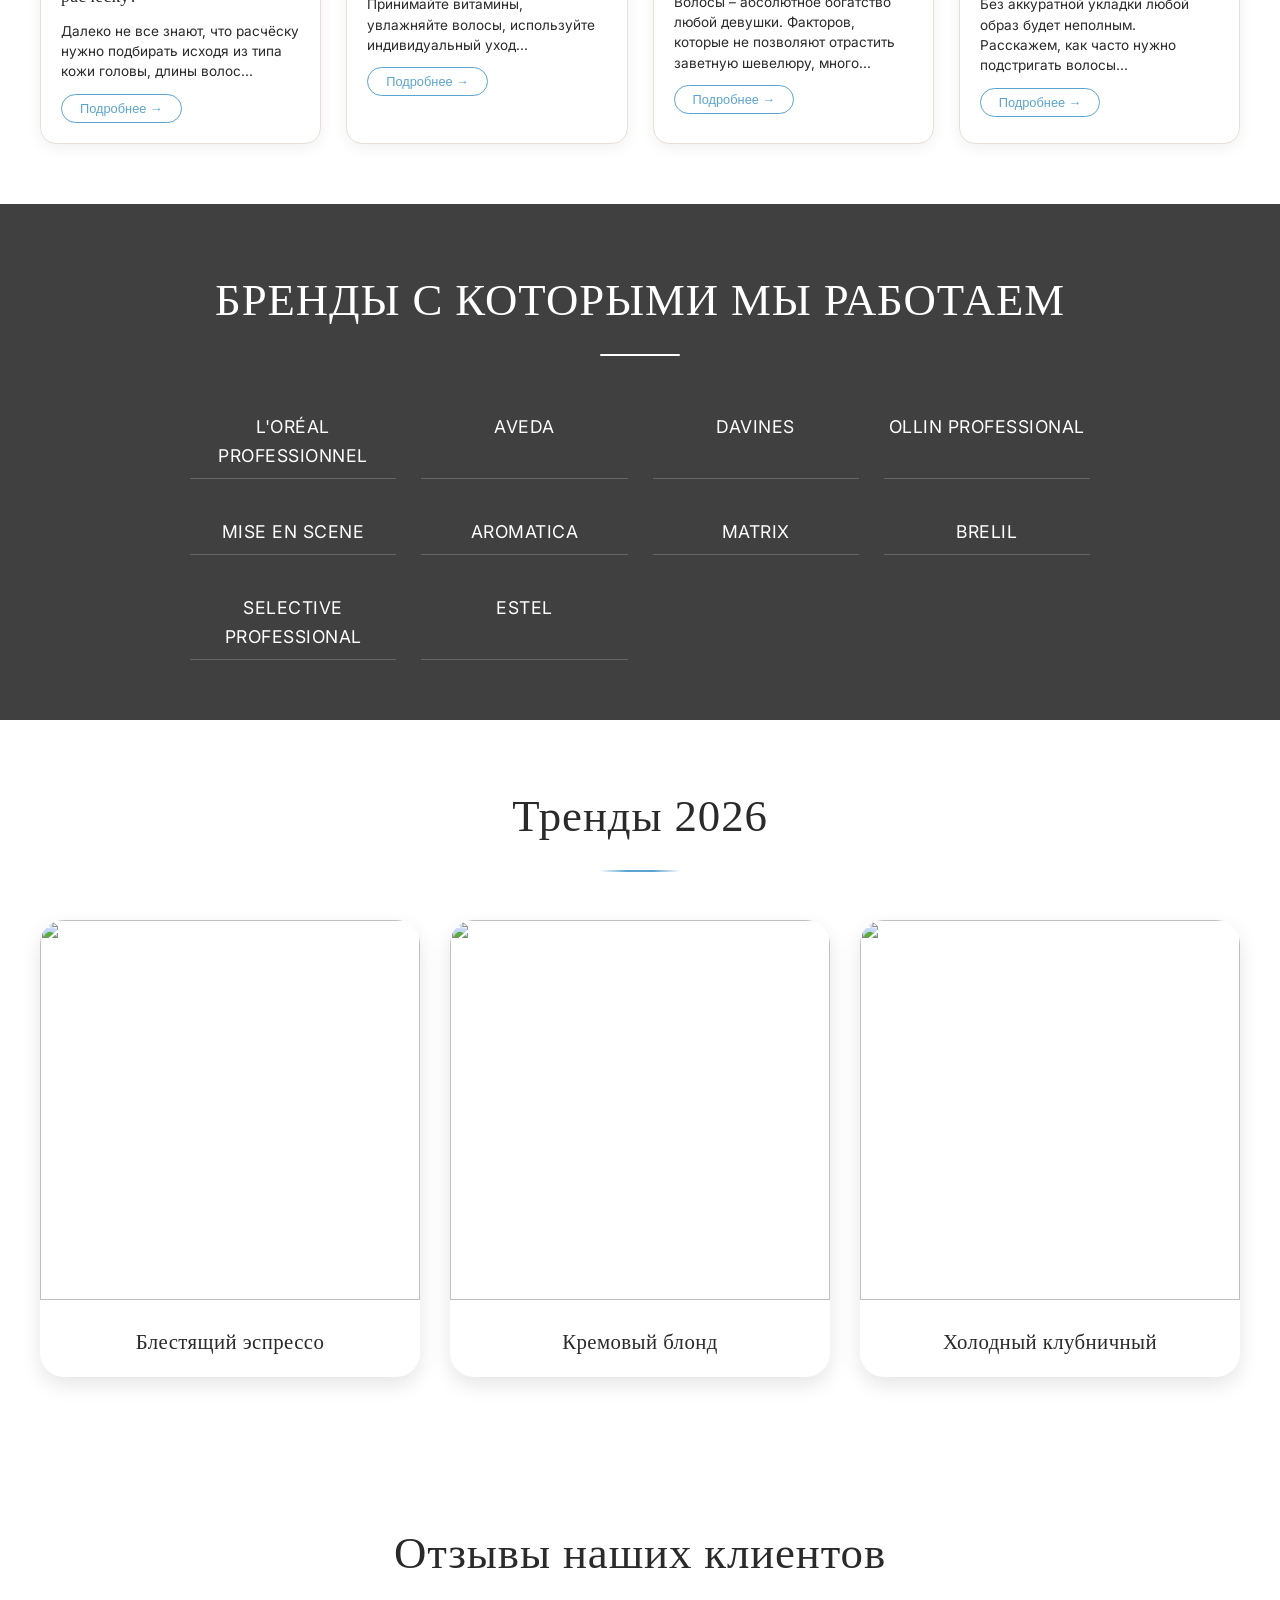
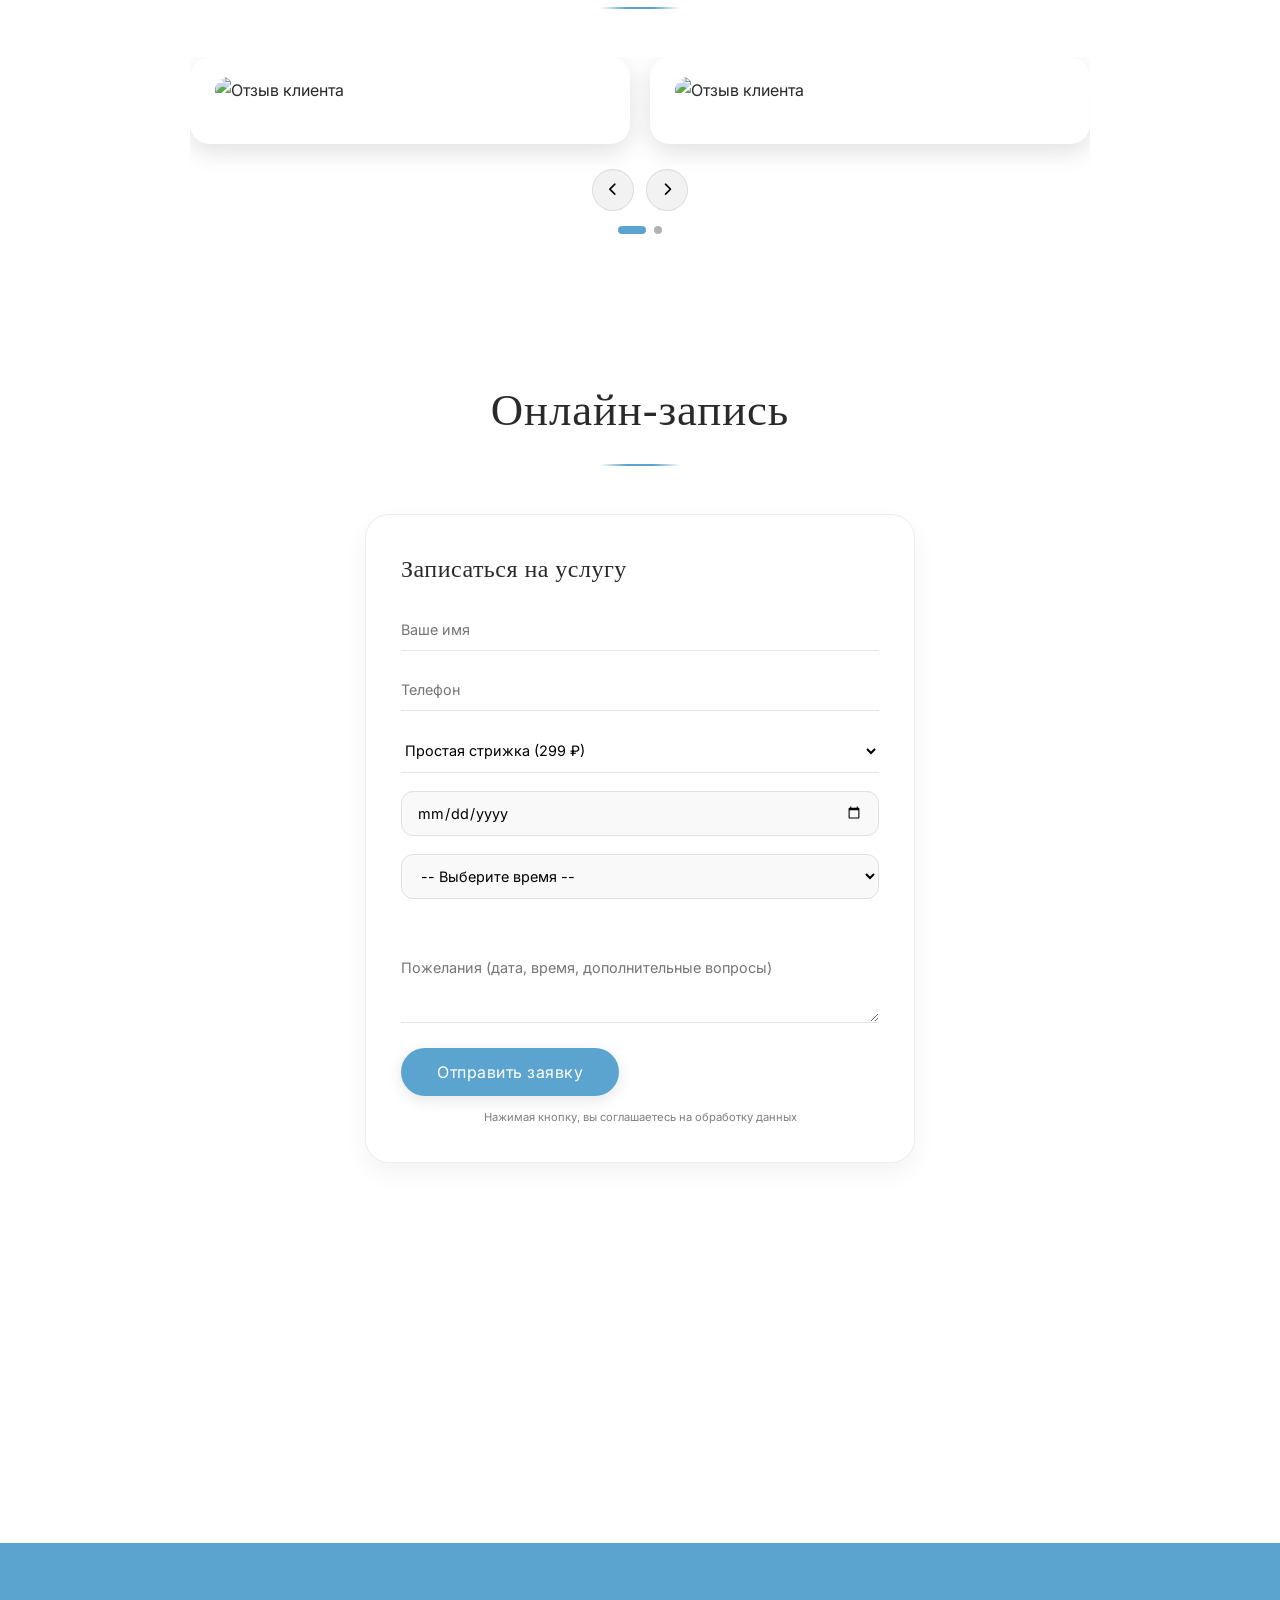
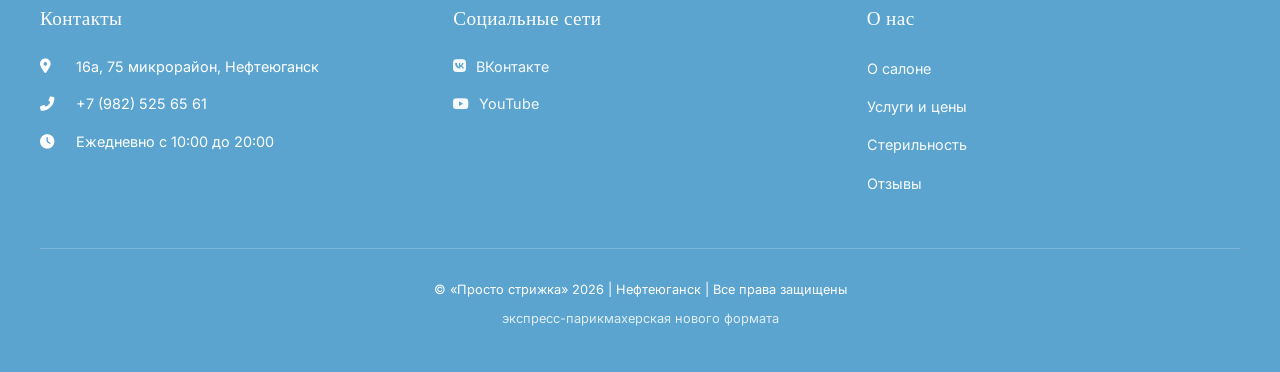
==== commit dad4b5e3: "Update index.html" ====
--- a/index.html
+++ b/index.html
@@ -789,7 +789,6 @@
         </div>
     </section>
 
-    <!-- ФОРМА ЗАПИСИ С ДАТОЙ И ВРЕМЕНЕМ -->
     <section id="booking" class="contact-form-section">
         <div class="container">
             <div class="section-header">
@@ -799,10 +798,8 @@
             <div class="booking-wrapper">
                 <form id="booking-form">
                     <h3>Записаться на услугу</h3>
-                    
                     <input type="text" id="userName" placeholder="Ваше имя" required>
                     <input type="tel" id="userPhone" placeholder="Телефон" required>
-                    
                     <select id="userService">
                         <optgroup label="Женский зал">
                             <option>Простая стрижка (299 ₽)</option>
@@ -876,8 +873,6 @@
                             <option>Лечение волос (от 1 000 ₽)</option>
                         </optgroup>
                     </select>
-                    
-                    <!-- ДАТА И ВРЕМЯ -->
                     <input type="date" id="bookingDate" required>
                     <select id="bookingTime" required>
                         <option value="">-- Выберите время --</option>
@@ -902,10 +897,8 @@
                         <option value="19:00">19:00</option>
                         <option value="19:30">19:30</option>
                     </select>
-                    
                     <div id="timeSlotStatus" class="time-slot-status"></div>
-                    
-                    <textarea rows="3" placeholder="Пожелания (дополнительные вопросы)"></textarea>
+                    <textarea rows="3" placeholder="Пожелания (дата, время, дополнительные вопросы)"></textarea>
                     <button type="submit" class="btn" id="submitBtn">Отправить заявку</button>
                     <p class="form-note">Нажимая кнопку, вы соглашаетесь на обработку данных</p>
                 </form>
--- a/style.css
+++ b/style.css
@@ -95,6 +95,13 @@
     background: #4A8AB0;
     transform: translateY(-2px);
     box-shadow: 0 8px 25px rgba(0,0,0,0.15);
+}
+
+.btn.disabled, .btn:disabled {
+    background: #ccc;
+    cursor: not-allowed;
+    transform: none;
+    box-shadow: none;
 }
 
 /* ПЛАВАЮЩАЯ КНОПКА */
@@ -153,7 +160,7 @@
     box-shadow: 0 8px 30px rgba(0,0,0,0.35);
 }
 
-/* ГЕРОЙ-БАННЕР - НА ВЕСЬ ЭКРАН */
+/* ГЕРОЙ-БАННЕР */
 .hero {
     position: relative;
     background-image: url('https://images2.imgbox.com/b4/68/oQmEhqBi_o.jpg');
@@ -263,20 +270,21 @@
     gap: 12px;
 }
 
+/* БУРГЕР-МЕНЮ */
 .burger-menu {
     display: none;
     flex-direction: column;
     cursor: pointer;
-    gap: 5px;
+    gap: 6px;
     z-index: 1001;
 }
 
 .burger-menu span {
     width: 28px;
-    height: 3px;
+    height: 2px;
     background: #2A2A2A;
     transition: all 0.3s ease;
-    border-radius: 3px;
+    border-radius: 2px;
 }
 
 .burger-menu.active span:nth-child(1) {
@@ -517,6 +525,7 @@
     border-color: #5BA4CF;
 }
 
+/* ИСХОДНЫЙ СТИЛЬ РАСКРЫВАЮЩЕГОСЯ ОКНА */
 .service-details-wrapper {
     margin-top: 12px;
     padding-top: 10px;
@@ -1061,7 +1070,7 @@
     color: white;
 }
 
-/* МОДАЛЬНОЕ ОКНО ДЛЯ СОВЕТОВ */
+/* МОДАЛЬНЫЕ ОКНА */
 .modal {
     display: none;
     position: fixed;
@@ -1095,13 +1104,48 @@
 }
 
 .photo-modal-content {
-    background: transparent;
+    background: rgba(0,0,0,0.9);
+    border-radius: 24px;
+    max-width: 90%;
+    max-width: 900px;
     margin: auto;
-    width: 90%;
-    max-width: 900px;
     position: relative;
     top: 50%;
     transform: translateY(-50%);
+    animation: photoFadeIn 0.25s ease-out;
+    box-shadow: 0 30px 60px rgba(0,0,0,0.5);
+}
+
+@keyframes photoFadeIn {
+    from {
+        opacity: 0;
+        transform: translateY(-50%) scale(0.98);
+    }
+    to {
+        opacity: 1;
+        transform: translateY(-50%) scale(1);
+    }
+}
+
+.photo-modal-content .modal-header {
+    background: transparent;
+    border-bottom: 1px solid rgba(255,255,255,0.2);
+    padding: 20px 25px;
+    border-radius: 24px 24px 0 0;
+}
+
+.photo-modal-content .modal-header h2 {
+    color: white;
+    font-size: 1.5rem;
+}
+
+.photo-modal-content .close-modal {
+    color: rgba(255,255,255,0.6);
+    font-size: 32px;
+}
+
+.photo-modal-content .close-modal:hover {
+    color: #5BA4CF;
 }
 
 .modal-header {
@@ -1120,10 +1164,13 @@
 }
 
 .close-modal {
-    font-size: 2rem;
+    font-size: 28px;
+    font-weight: 400;
     cursor: pointer;
     color: #999;
     transition: color 0.3s;
+    line-height: 1;
+    font-family: monospace;
 }
 
 .close-modal:hover {
@@ -1151,13 +1198,14 @@
 .photo-modal-body {
     text-align: center;
     background: transparent;
+    padding: 20px;
 }
 
 .service-photo-img {
-    max-width: 100%;
-    max-height: 85vh;
+    width: 100%;
+    max-height: 75vh;
     object-fit: contain;
-    border-radius: 8px;
+    border-radius: 16px;
 }
 
 .review-img-clickable {
@@ -1417,6 +1465,33 @@
     border-bottom-color: #5BA4CF;
 }
 
+#bookingDate, #bookingTime {
+    background: #f9f9f9;
+    border-radius: 12px;
+    padding: 12px 15px;
+    border: 1px solid #e0e0e0;
+}
+
+.time-slot-status {
+    margin: -10px 0 20px 0;
+    padding: 10px;
+    border-radius: 10px;
+    font-size: 0.85rem;
+    text-align: center;
+}
+
+.time-slot-status.available {
+    background: #e8f5e9;
+    color: #2e7d32;
+    border: 1px solid #a5d6a7;
+}
+
+.time-slot-status.booked {
+    background: #ffebee;
+    color: #c62828;
+    border: 1px solid #ef9a9a;
+}
+
 .form-note {
     font-size: 0.7rem;
     text-align: center;
@@ -1569,7 +1644,6 @@
         font-size: 1.2rem;
     }
     
-    /* БУРГЕР-МЕНЮ НА ВЕСЬ ЭКРАН */
     .burger-menu {
         display: flex;
     }
@@ -1577,21 +1651,25 @@
     .nav-links {
         position: fixed;
         top: 0;
-        right: -100%;
+        left: 0;
+        right: 0;
+        bottom: 0;
         width: 100%;
-        height: 100vh;
+        height: 100%;
         background: #5BA4CF;
         flex-direction: column;
         align-items: center;
         justify-content: center;
         gap: 20px;
-        transition: right 0.3s ease;
+        transition: transform 0.3s ease;
         z-index: 1000;
         padding: 80px 20px 40px;
+        transform: translateX(100%);
+        overflow-y: auto;
     }
     
     .nav-links.active {
-        right: 0;
+        transform: translateX(0);
     }
     
     .nav-links a {
@@ -1624,6 +1702,10 @@
         z-index: 1001;
     }
     
+    .burger-menu.active span {
+        background: white;
+    }
+    
     .logo-img {
         height: 40px;
     }
@@ -1720,7 +1802,6 @@
         background: rgba(0, 0, 0, 0.1);
     }
     
-    /* Модальное окно на телефоне */
     .gost-modal-content {
         margin: 20px auto;
         width: 95%;
@@ -1734,6 +1815,18 @@
         padding: 20px;
         font-size: 14px;
     }
+    
+    .photo-modal-content {
+        width: 95%;
+    }
+    
+    .photo-modal-content .modal-header h2 {
+        font-size: 1.2rem;
+    }
+    
+    #bookingDate, #bookingTime {
+        font-size: 14px;
+    }
 }
 
 @media (max-width: 480px) {
@@ -1767,11 +1860,6 @@
         height: 200px;
     }
     
-    .service-photo-btn {
-        min-width: 120px;
-        font-size: 0.7rem;
-    }
-    
     .slide img {
         height: 280px;
     }
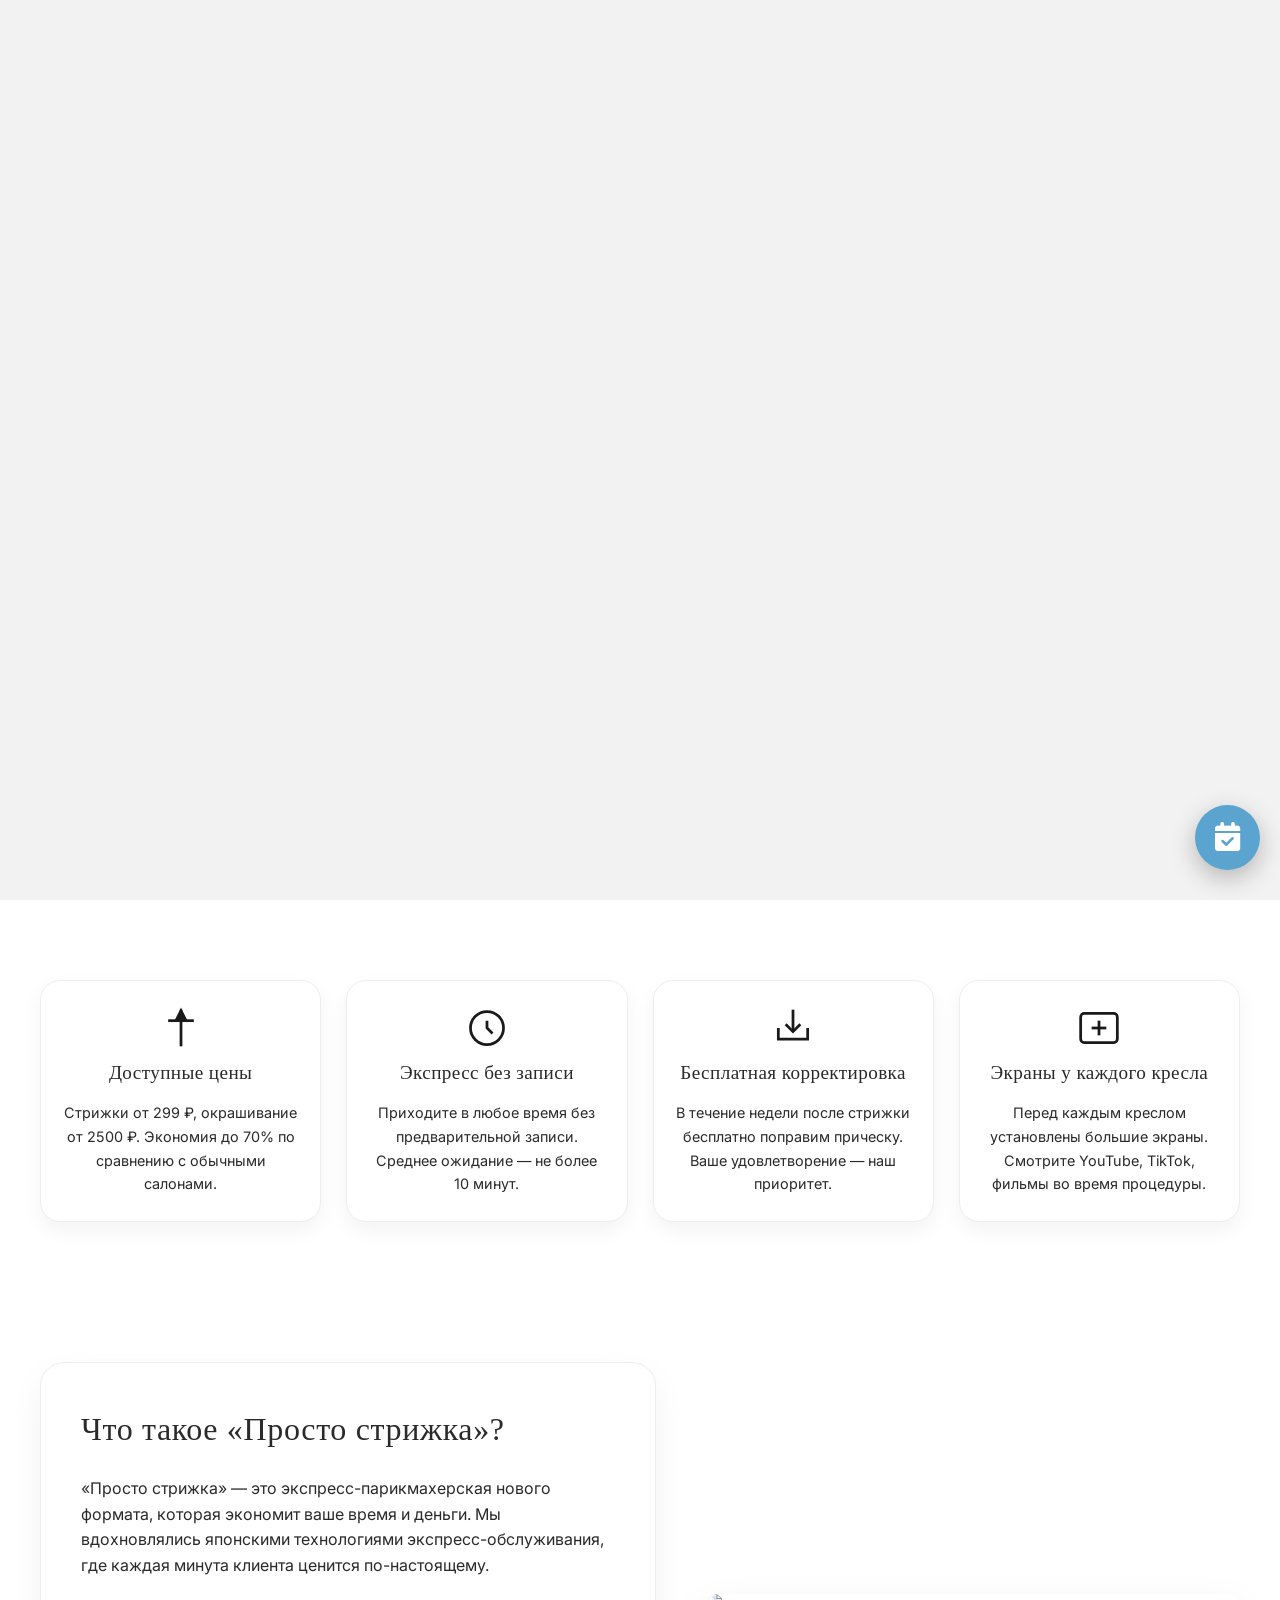
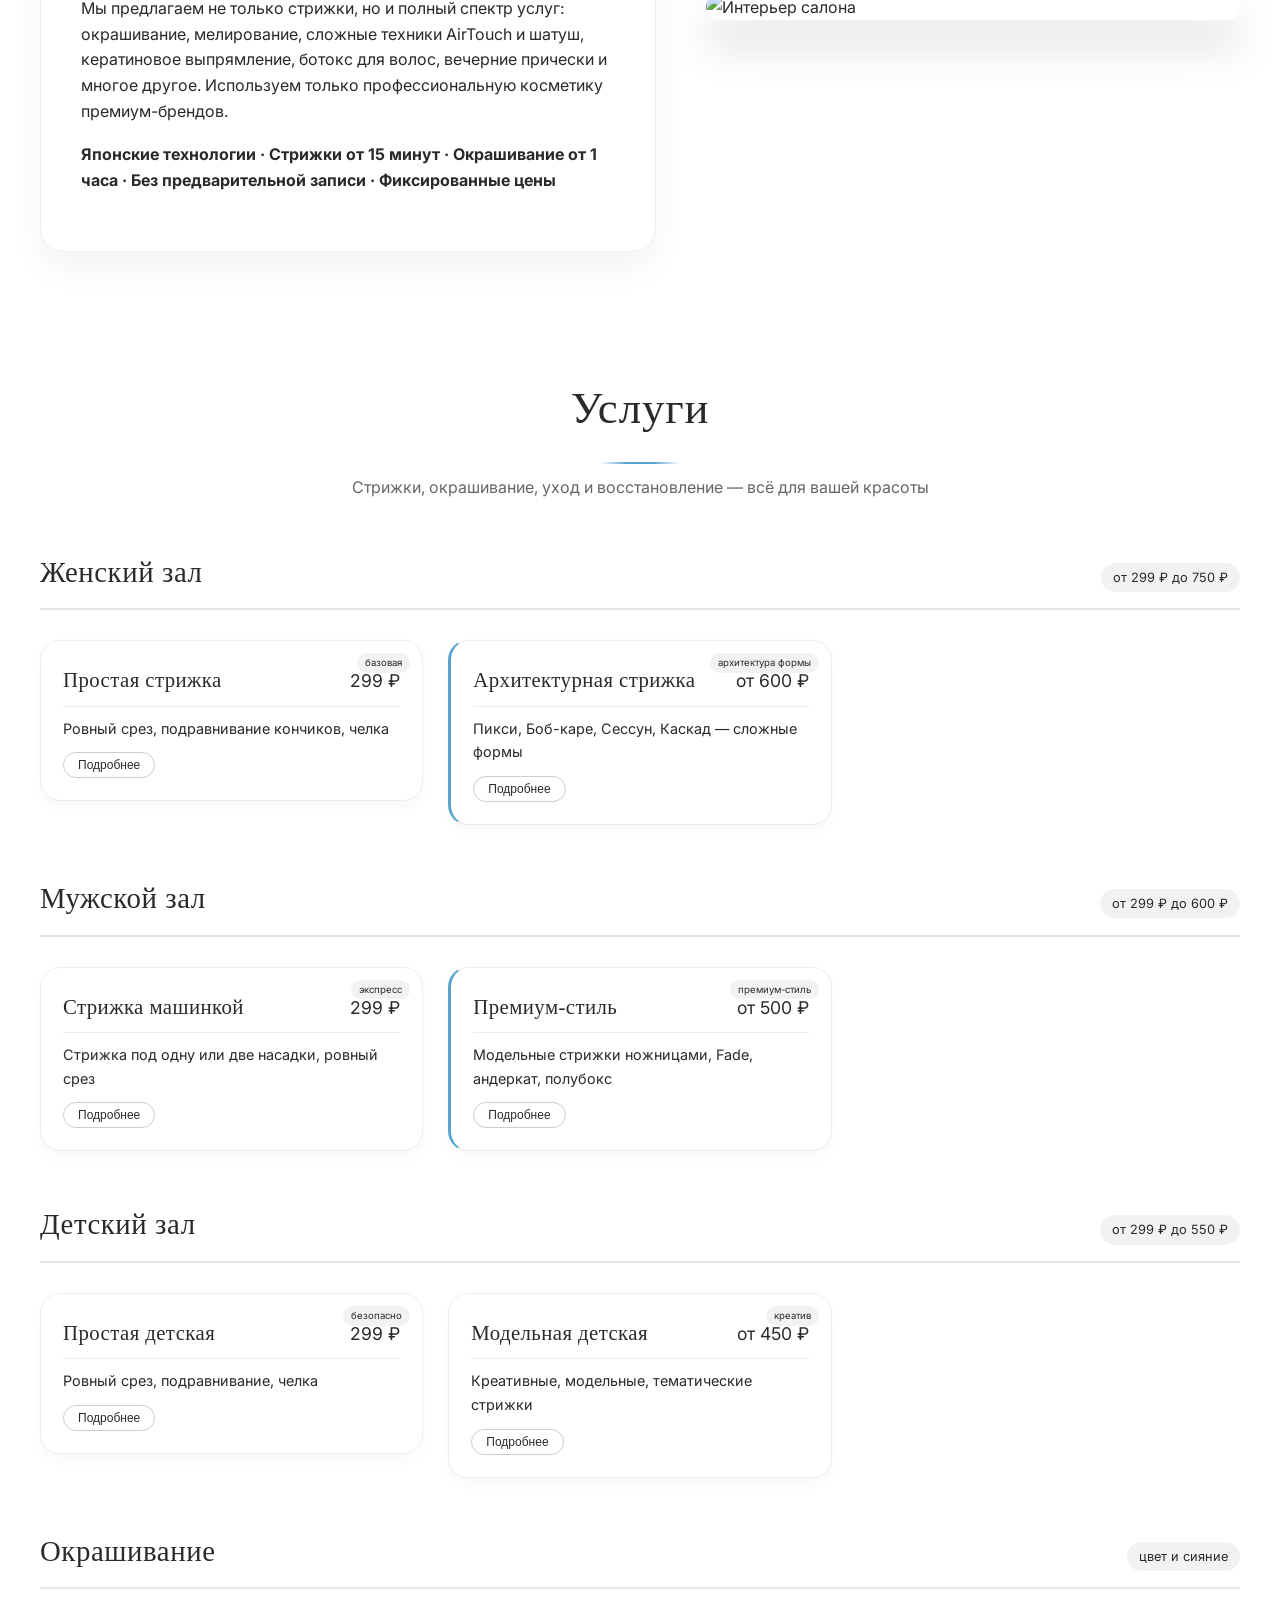
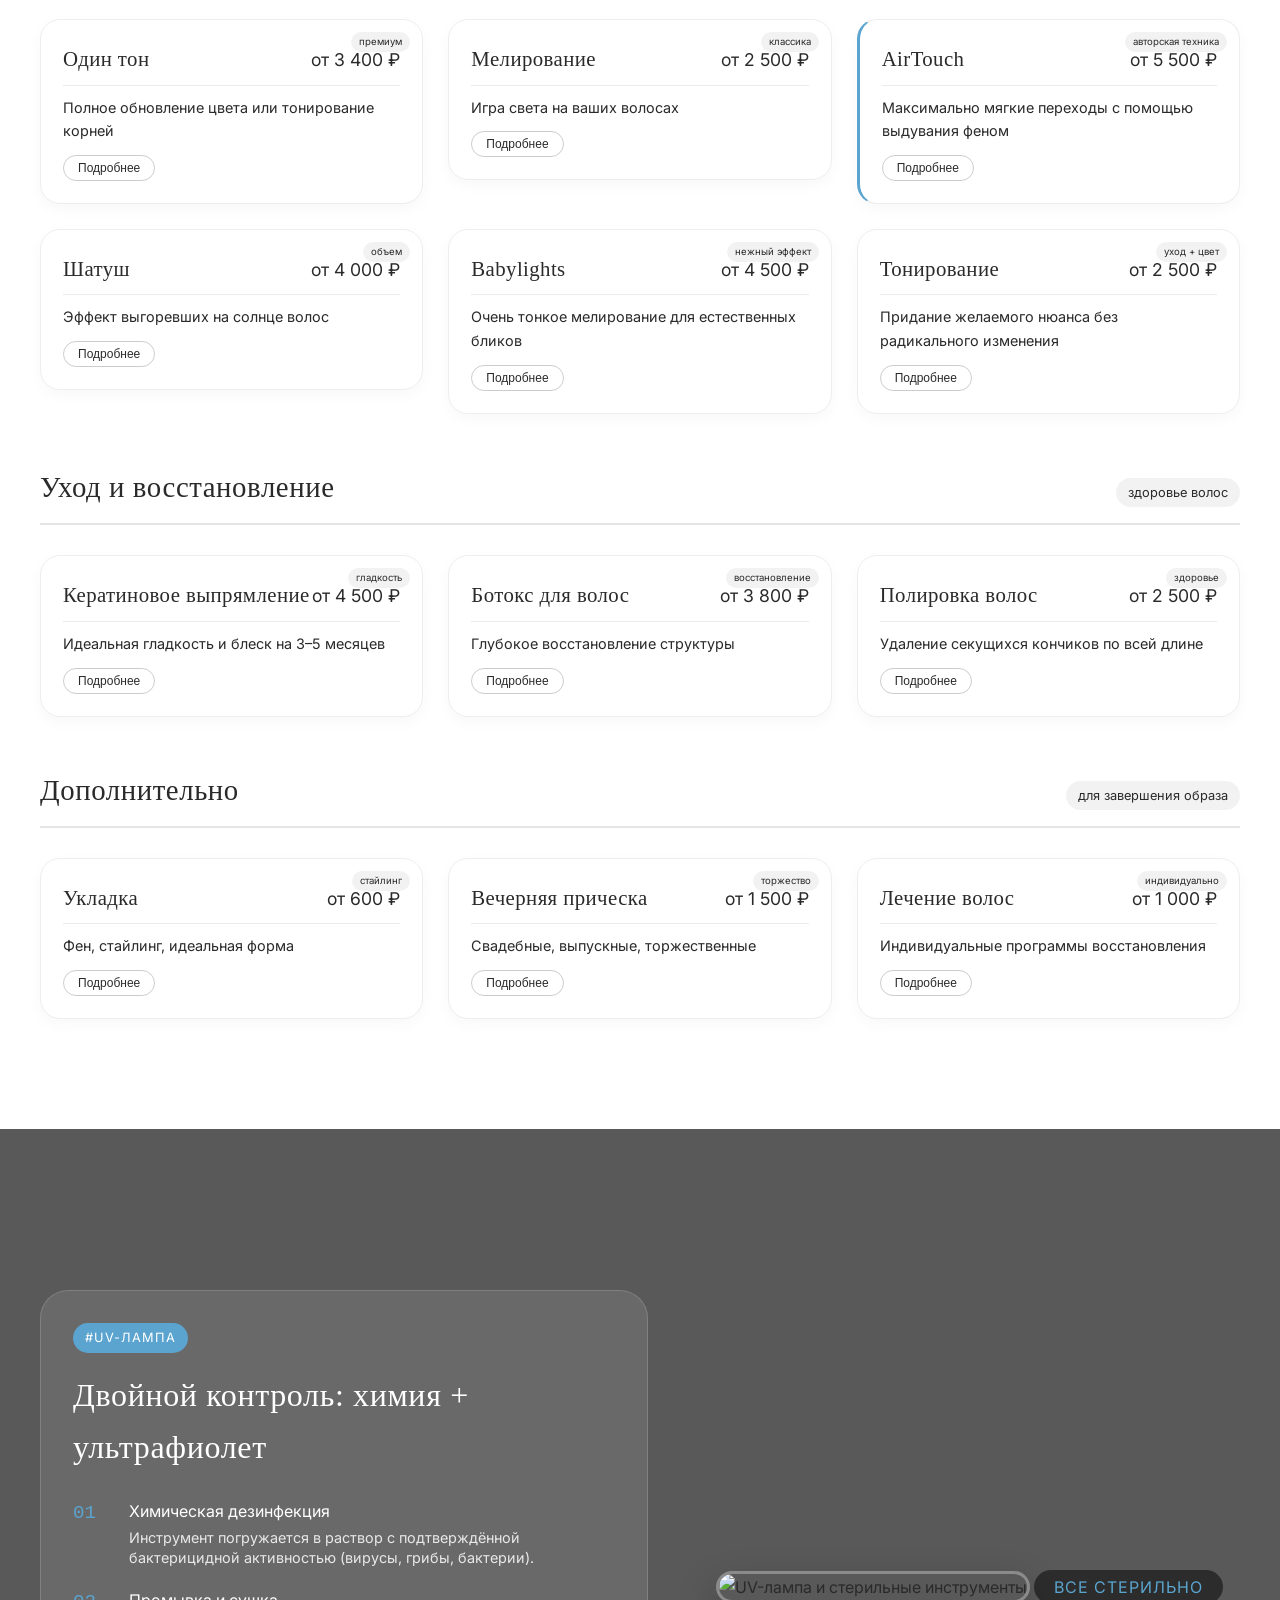
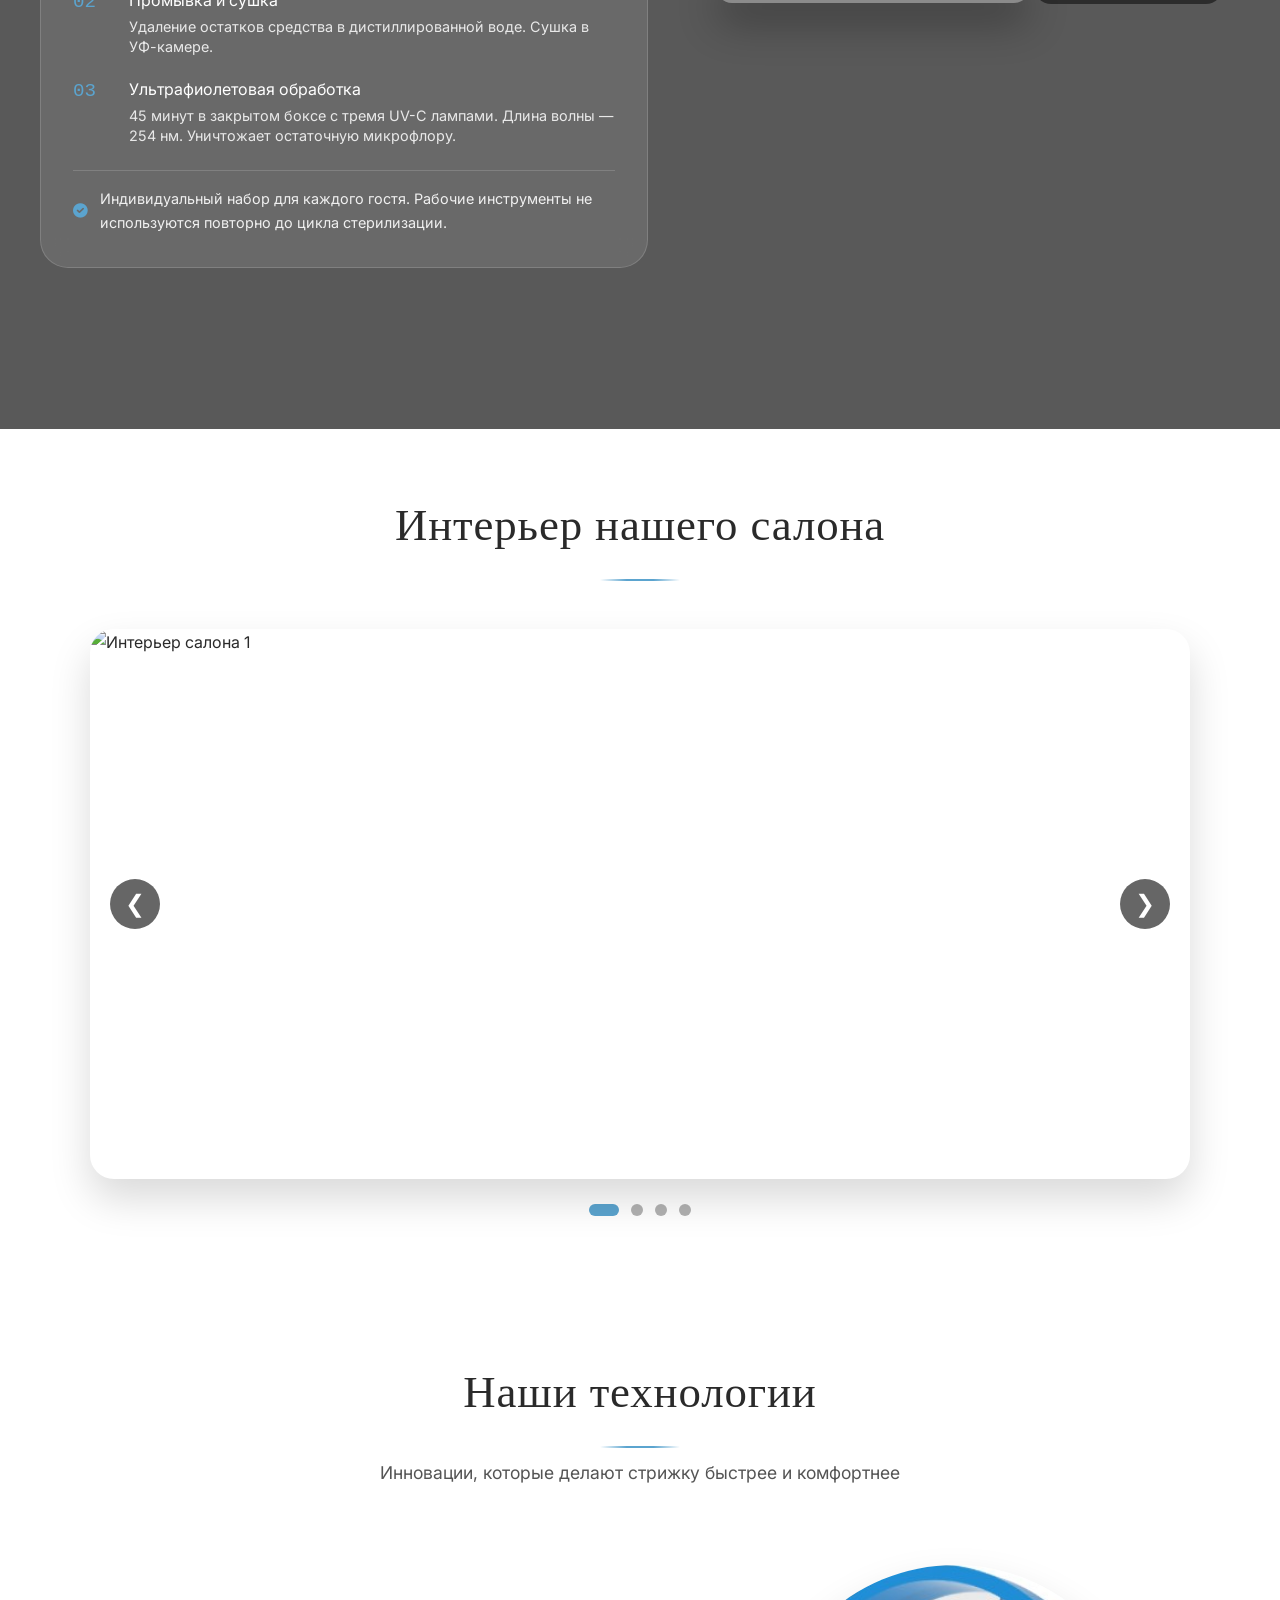
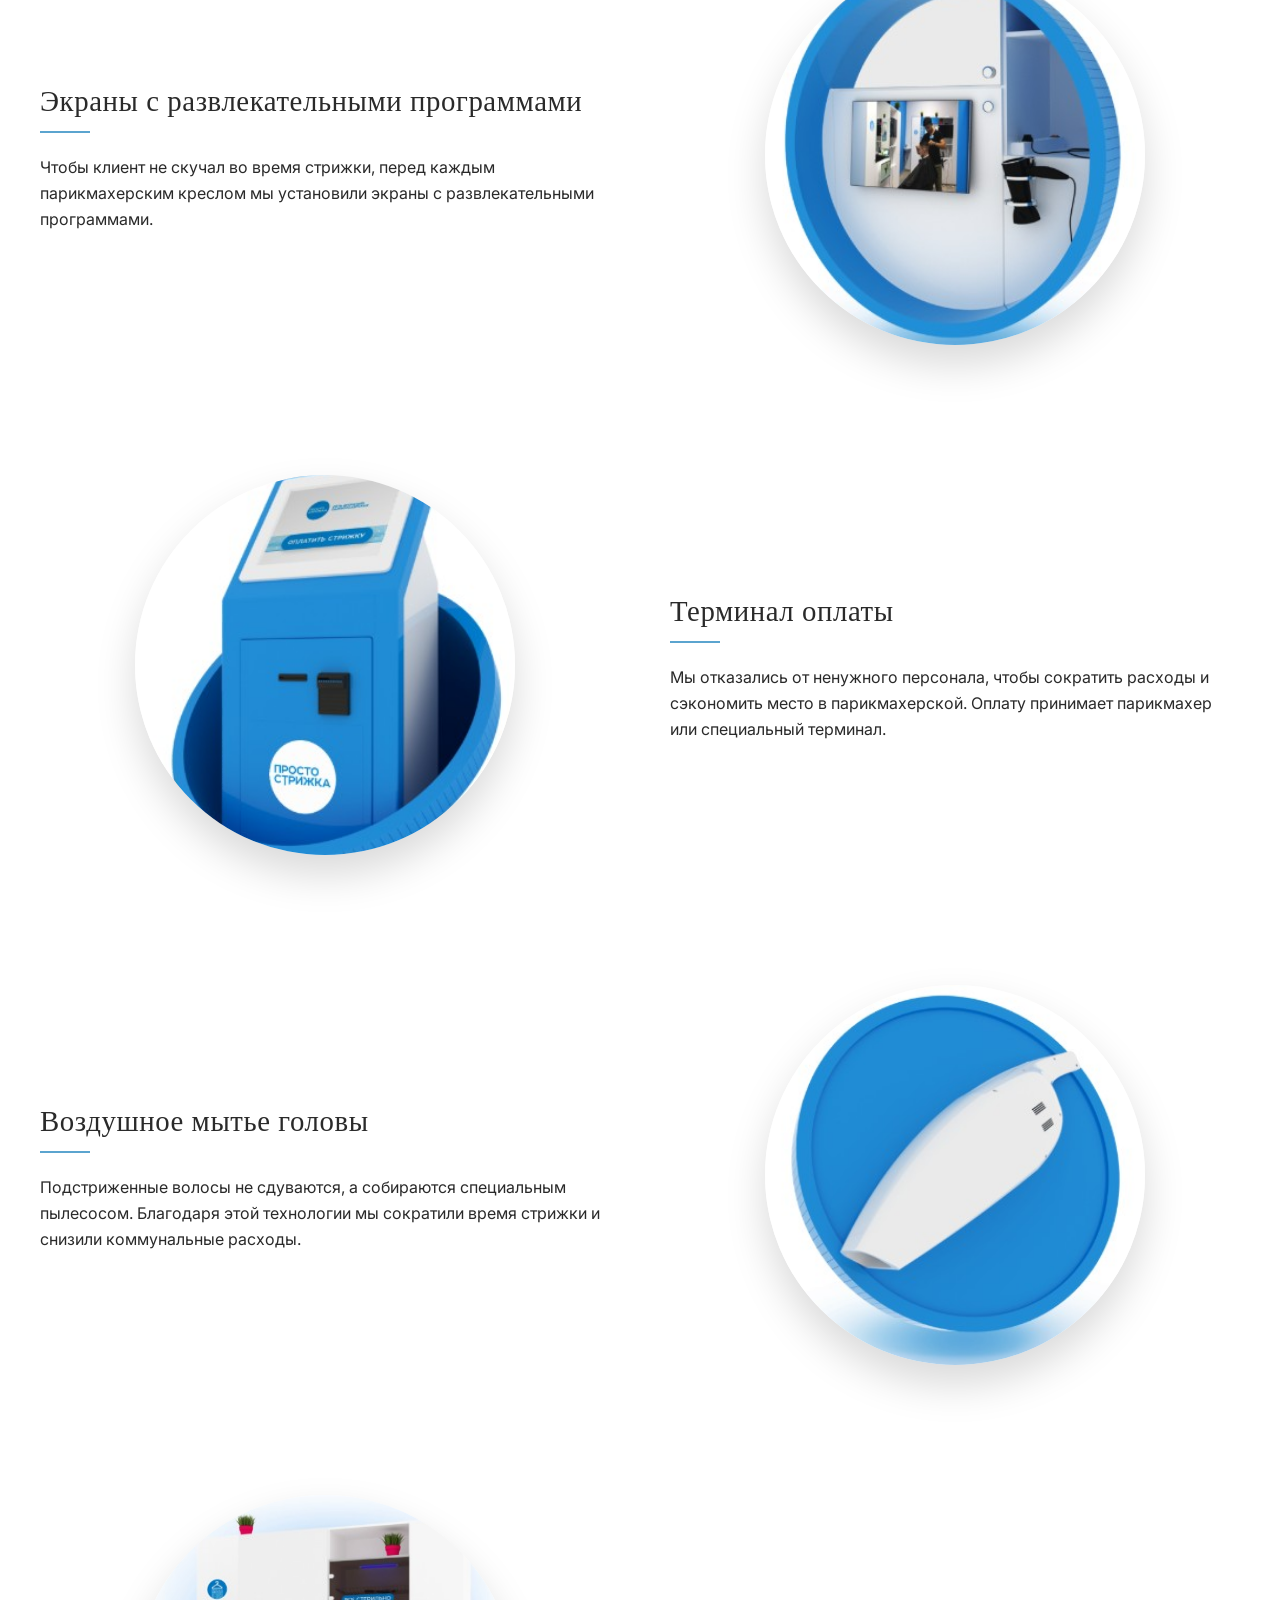
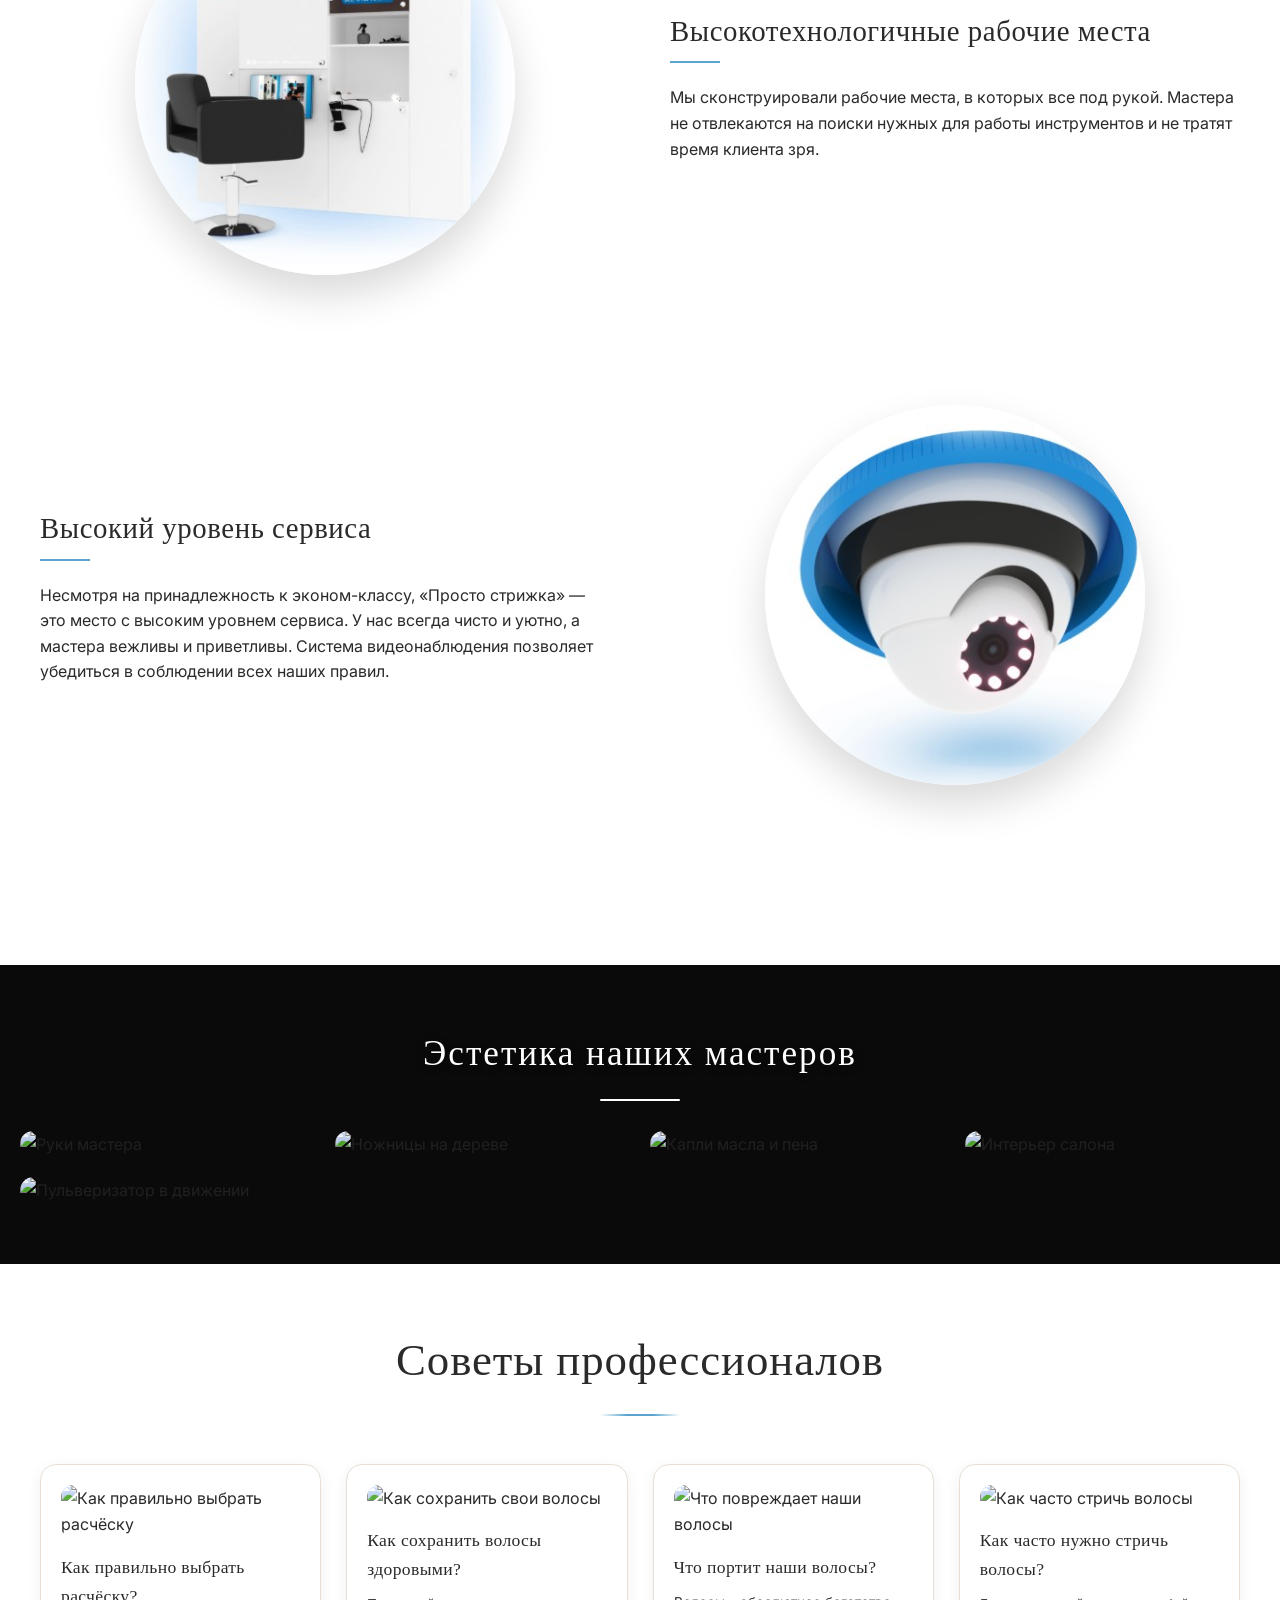
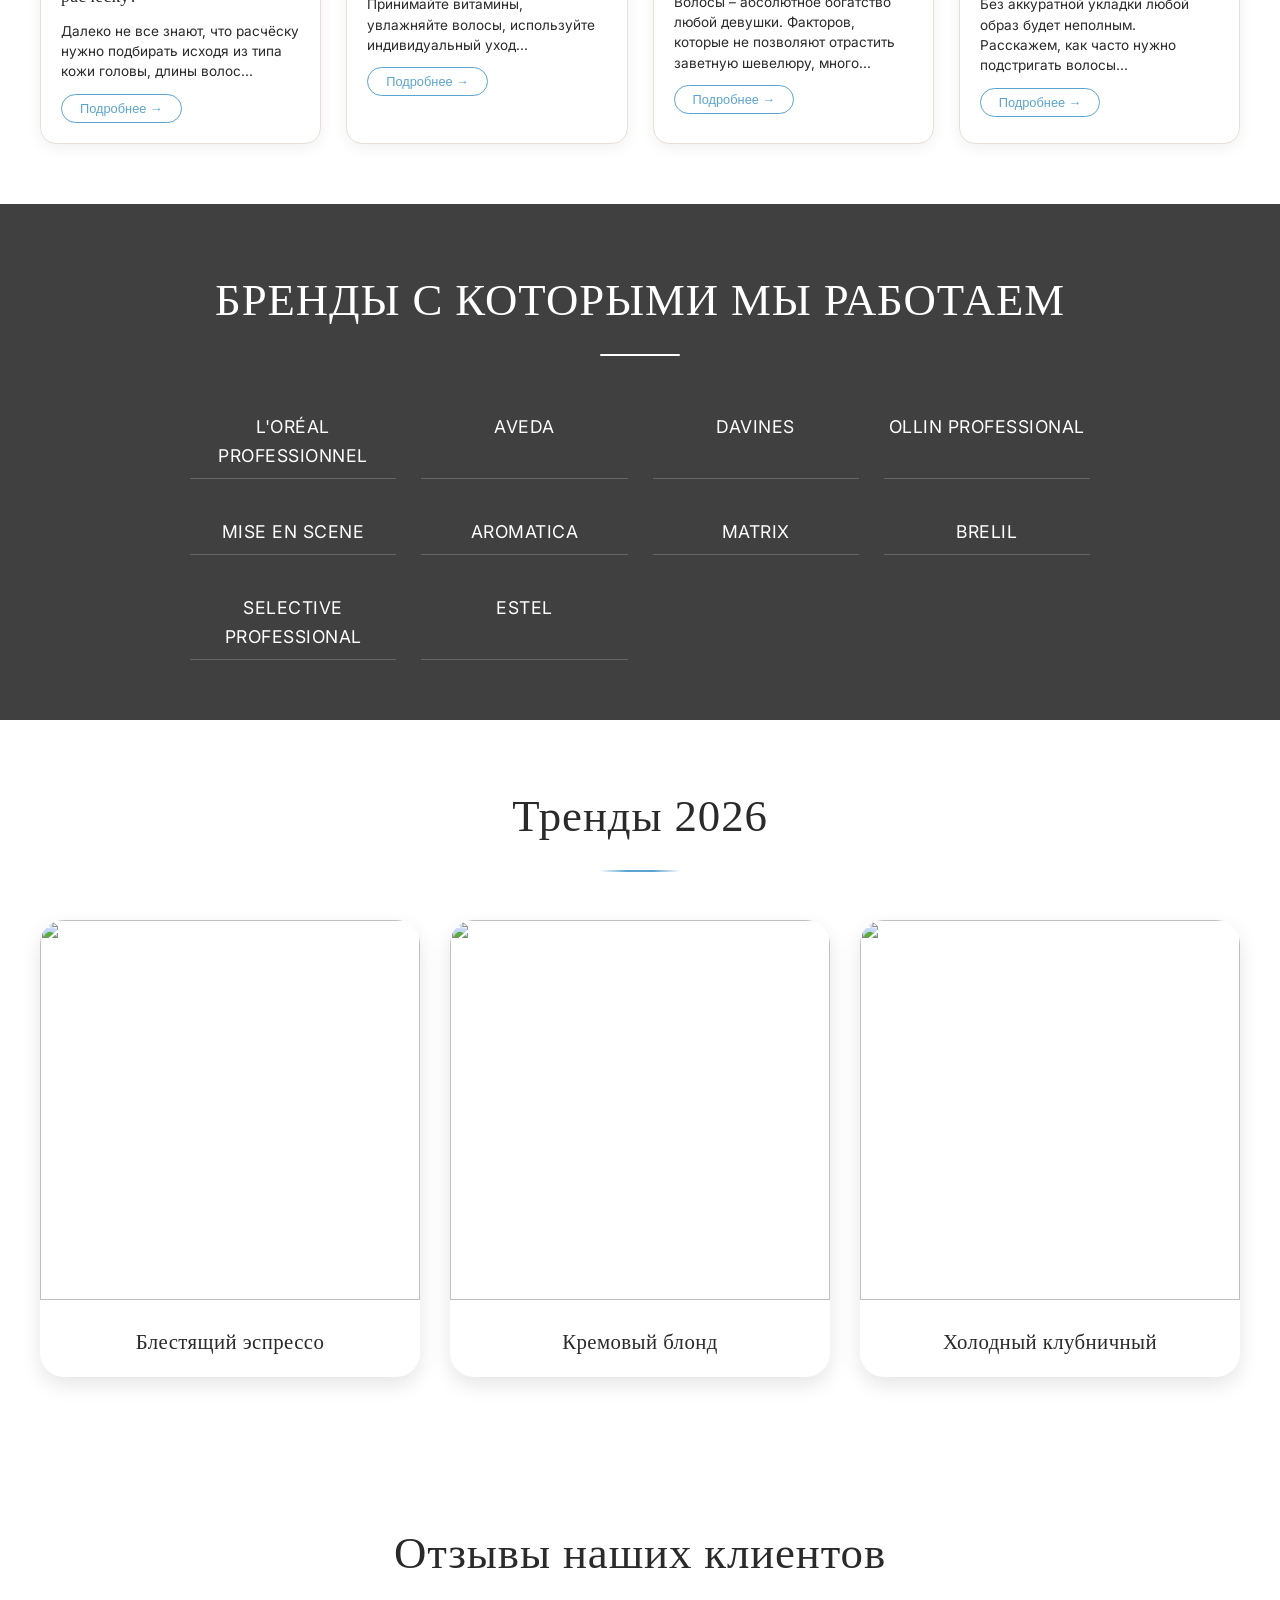
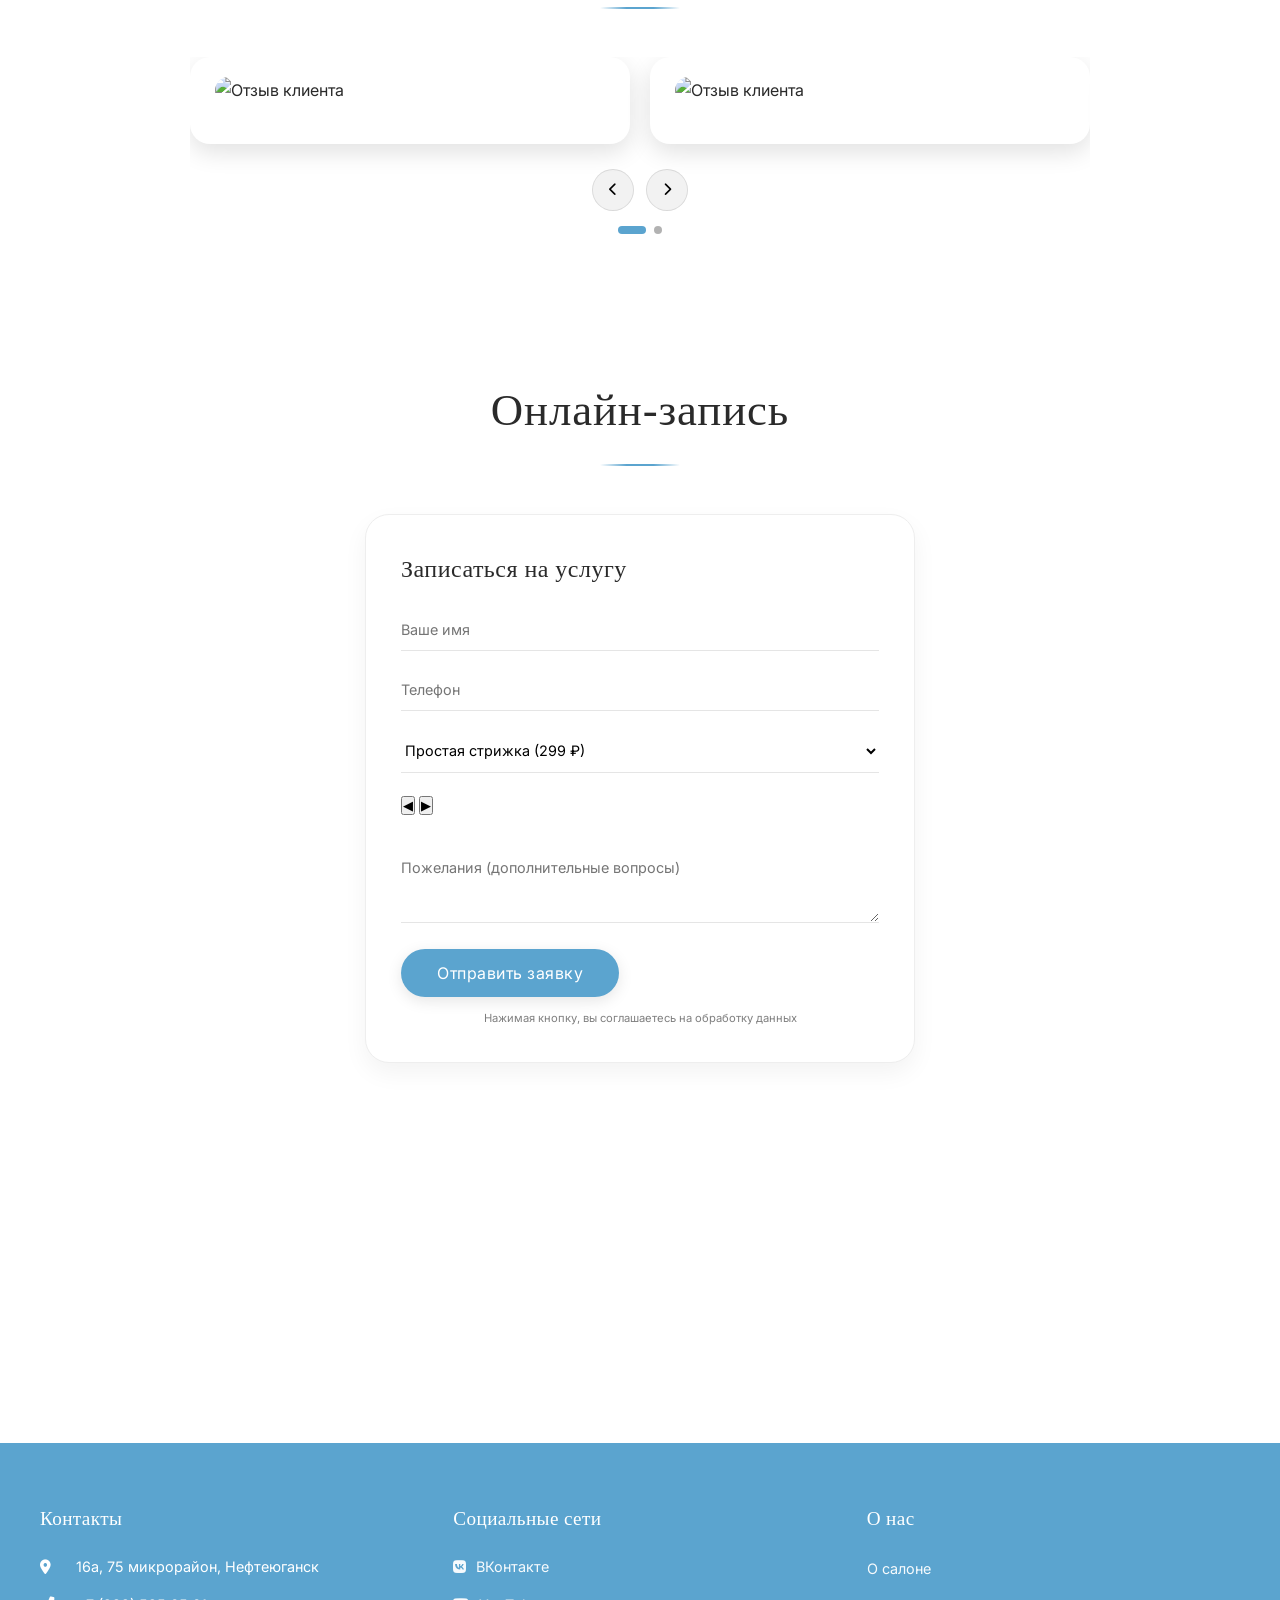
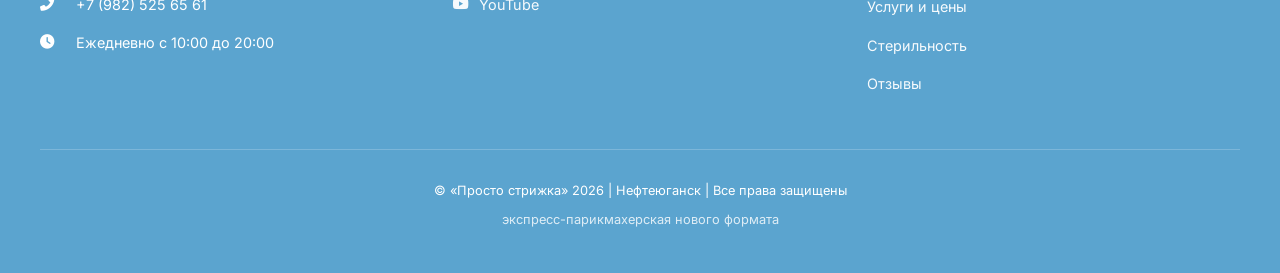
==== commit 54cf5046: "Update index.html" ====
--- a/index.html
+++ b/index.html
@@ -521,32 +521,11 @@
                     <div class="sterility-badge">#UV-ЛАМПА</div>
                     <h2>Двойной контроль: химия + ультрафиолет</h2>
                     <div class="sterility-steps">
-                        <div class="sterility-step">
-                            <span class="step-number">01</span>
-                            <div class="step-content">
-                                <strong>Химическая дезинфекция</strong>
-                                <p>Инструмент погружается в раствор с подтверждённой бактерицидной активностью (вирусы, грибы, бактерии).</p>
-                            </div>
-                        </div>
-                        <div class="sterility-step">
-                            <span class="step-number">02</span>
-                            <div class="step-content">
-                                <strong>Промывка и сушка</strong>
-                                <p>Удаление остатков средства в дистиллированной воде. Сушка в УФ-камере.</p>
-                            </div>
-                        </div>
-                        <div class="sterility-step">
-                            <span class="step-number">03</span>
-                            <div class="step-content">
-                                <strong>Ультрафиолетовая обработка</strong>
-                                <p>45 минут в закрытом боксе с тремя UV-C лампами. Длина волны — 254 нм. Уничтожает остаточную микрофлору.</p>
-                            </div>
-                        </div>
-                    </div>
-                    <div class="sterility-result">
-                        <i class="fas fa-check-circle"></i>
-                        <span>Индивидуальный набор для каждого гостя. Рабочие инструменты не используются повторно до цикла стерилизации.</span>
-                    </div>
+                        <div class="sterility-step"><span class="step-number">01</span><div class="step-content"><strong>Химическая дезинфекция</strong><p>Инструмент погружается в раствор с подтверждённой бактерицидной активностью (вирусы, грибы, бактерии).</p></div></div>
+                        <div class="sterility-step"><span class="step-number">02</span><div class="step-content"><strong>Промывка и сушка</strong><p>Удаление остатков средства в дистиллированной воде. Сушка в УФ-камере.</p></div></div>
+                        <div class="sterility-step"><span class="step-number">03</span><div class="step-content"><strong>Ультрафиолетовая обработка</strong><p>45 минут в закрытом боксе с тремя UV-C лампами. Длина волны — 254 нм. Уничтожает остаточную микрофлору.</p></div></div>
+                    </div>
+                    <div class="sterility-result"><i class="fas fa-check-circle"></i><span>Индивидуальный набор для каждого гостя. Рабочие инструменты не используются повторно до цикла стерилизации.</span></div>
                 </div>
                 <div class="sterility-photo-card">
                     <img src="https://sun9-81.userapi.com/s/v1/ig2/b8UTM5ayCUtyxeZ5SHGTcn6pU9N0-T8nZwN1boawkdJ9RFfvY2d_k1Ze-f-PACBYtpjnt8NJNf8mM_QWx2TmSvbu.jpg?quality=96&as=32x22,48x33,72x50,108x75,160x112,240x167,360x251,480x335,540x377,640x446,720x502,1002x699&from=bu&u=FPiJ4RpuQCaNlpKMNGc9-XtGA3Z9r-DVqjb335uflsE&cs=1002x0" alt="UV-лампа и стерильные инструменты">
@@ -564,18 +543,10 @@
             </div>
             <div class="slider-container">
                 <div class="interior-slider" id="interiorSlider">
-                    <div class="slide">
-                        <img src="https://f1.dikidi.net/c5/v4465/751g706i6s.jpg" alt="Интерьер салона 1">
-                    </div>
-                    <div class="slide">
-                        <img src="https://avatars.mds.yandex.net/get-altay/5104371/2a0000018f0f748d193c7082676c10eb74ff/L_height" alt="Интерьер салона 2">
-                    </div>
-                    <div class="slide">
-                        <img src="https://cdn.businessmens.ru/1024x-/content/1542269615_51ea8.jpg" alt="Интерьер салона 3">
-                    </div>
-                    <div class="slide">
-                        <img src="https://lh4.googleusercontent.com/proxy/KBXcCfVoWfbTVc08avTyDeyF66fr-sQNMcdj3cSihVRz4LYqpi2sCDW1kBeL5jZTJ1xKhT-c4T1zm7Elev4FbnOcoPr3YhJmLVFZJvaemeEF7a9SGHLFwkZE2Pel-R7eKkU" alt="Интерьер салона 4">
-                    </div>
+                    <div class="slide"><img src="https://f1.dikidi.net/c5/v4465/751g706i6s.jpg" alt="Интерьер салона 1"></div>
+                    <div class="slide"><img src="https://avatars.mds.yandex.net/get-altay/5104371/2a0000018f0f748d193c7082676c10eb74ff/L_height" alt="Интерьер салона 2"></div>
+                    <div class="slide"><img src="https://cdn.businessmens.ru/1024x-/content/1542269615_51ea8.jpg" alt="Интерьер салона 3"></div>
+                    <div class="slide"><img src="https://lh4.googleusercontent.com/proxy/KBXcCfVoWfbTVc08avTyDeyF66fr-sQNMcdj3cSihVRz4LYqpi2sCDW1kBeL5jZTJ1xKhT-c4T1zm7Elev4FbnOcoPr3YhJmLVFZJvaemeEF7a9SGHLFwkZE2Pel-R7eKkU" alt="Интерьер салона 4"></div>
                 </div>
                 <button class="slider-arrow prev" id="prevSlide">❮</button>
                 <button class="slider-arrow next" id="nextSlide">❯</button>
@@ -591,71 +562,16 @@
                 <div class="section-line"></div>
                 <p class="features-subtitle">Инновации, которые делают стрижку быстрее и комфортнее</p>
             </div>
-            <div class="tech-item">
-                <div class="tech-content">
-                    <h3>Экраны с развлекательными программами</h3>
-                    <p>Чтобы клиент не скучал во время стрижки, перед каждым парикмахерским креслом мы установили экраны с развлекательными программами.</p>
-                </div>
-                <div class="tech-image">
-                    <div class="tech-image-circle">
-                        <img src="foto1.jpg" alt="Экран у кресла">
-                    </div>
-                </div>
-            </div>
-            <div class="tech-item reverse">
-                <div class="tech-content">
-                    <h3>Терминал оплаты</h3>
-                    <p>Мы отказались от ненужного персонала, чтобы сократить расходы и сэкономить место в парикмахерской. Оплату принимает парикмахер или специальный терминал.</p>
-                </div>
-                <div class="tech-image">
-                    <div class="tech-image-circle">
-                        <img src="foto2.jpg" alt="Терминал оплаты">
-                    </div>
-                </div>
-            </div>
-            <div class="tech-item">
-                <div class="tech-content">
-                    <h3>Воздушное мытье головы</h3>
-                    <p>Подстриженные волосы не сдуваются, а собираются специальным пылесосом. Благодаря этой технологии мы сократили время стрижки и снизили коммунальные расходы.</p>
-                </div>
-                <div class="tech-image">
-                    <div class="tech-image-circle">
-                        <img src="foto3.jpg" alt="Воздушное мытье головы">
-                    </div>
-                </div>
-            </div>
-            <div class="tech-item reverse">
-                <div class="tech-content">
-                    <h3>Высокотехнологичные рабочие места</h3>
-                    <p>Мы сконструировали рабочие места, в которых все под рукой. Мастера не отвлекаются на поиски нужных для работы инструментов и не тратят время клиента зря.</p>
-                </div>
-                <div class="tech-image">
-                    <div class="tech-image-circle">
-                        <img src="foto4.jpg" alt="Высокотехнологичные рабочие места">
-                    </div>
-                </div>
-            </div>
-            <div class="tech-item">
-                <div class="tech-content">
-                    <h3>Высокий уровень сервиса</h3>
-                    <p>Несмотря на принадлежность к эконом-классу, «Просто стрижка» — это место с высоким уровнем сервиса. У нас всегда чисто и уютно, а мастера вежливы и приветливы. Система видеонаблюдения позволяет убедиться в соблюдении всех наших правил.</p>
-                </div>
-                <div class="tech-image">
-                    <div class="tech-image-circle">
-                        <img src="foto5.jpg" alt="Высокий уровень сервиса">
-                    </div>
-                </div>
-            </div>
+            <div class="tech-item"><div class="tech-content"><h3>Экраны с развлекательными программами</h3><p>Чтобы клиент не скучал во время стрижки, перед каждым парикмахерским креслом мы установили экраны с развлекательными программами.</p></div><div class="tech-image"><div class="tech-image-circle"><img src="foto1.jpg" alt="Экран у кресла"></div></div></div>
+            <div class="tech-item reverse"><div class="tech-content"><h3>Терминал оплаты</h3><p>Мы отказались от ненужного персонала, чтобы сократить расходы и сэкономить место в парикмахерской. Оплату принимает парикмахер или специальный терминал.</p></div><div class="tech-image"><div class="tech-image-circle"><img src="foto2.jpg" alt="Терминал оплаты"></div></div></div>
+            <div class="tech-item"><div class="tech-content"><h3>Воздушное мытье головы</h3><p>Подстриженные волосы не сдуваются, а собираются специальным пылесосом. Благодаря этой технологии мы сократили время стрижки и снизили коммунальные расходы.</p></div><div class="tech-image"><div class="tech-image-circle"><img src="foto3.jpg" alt="Воздушное мытье головы"></div></div></div>
+            <div class="tech-item reverse"><div class="tech-content"><h3>Высокотехнологичные рабочие места</h3><p>Мы сконструировали рабочие места, в которых все под рукой. Мастера не отвлекаются на поиски нужных для работы инструментов и не тратят время клиента зря.</p></div><div class="tech-image"><div class="tech-image-circle"><img src="foto4.jpg" alt="Высокотехнологичные рабочие места"></div></div></div>
+            <div class="tech-item"><div class="tech-content"><h3>Высокий уровень сервиса</h3><p>Несмотря на принадлежность к эконом-классу, «Просто стрижка» — это место с высоким уровнем сервиса. У нас всегда чисто и уютно, а мастера вежливы и приветливы. Система видеонаблюдения позволяет убедиться в соблюдении всех наших правил.</p></div><div class="tech-image"><div class="tech-image-circle"><img src="foto5.jpg" alt="Высокий уровень сервиса"></div></div></div>
         </div>
     </section>
 
     <section id="aesthetics" class="aesthetics-fullscreen dark-fullscreen">
-        <div class="aesthetics-title-wrapper">
-            <div class="container">
-                <h2 class="aesthetics-section-title">Эстетика наших мастеров</h2>
-                <div class="section-line"></div>
-            </div>
-        </div>
+        <div class="aesthetics-title-wrapper"><div class="container"><h2 class="aesthetics-section-title">Эстетика наших мастеров</h2><div class="section-line"></div></div></div>
         <div class="mosaic-grid-mobile">
             <div class="mosaic-block"><img src="https://i.pinimg.com/736x/86/97/12/869712ac24ed9de1e6fdb074088420d9.jpg" alt="Руки мастера"></div>
             <div class="mosaic-block"><img src="https://i.pinimg.com/736x/7d/40/a0/7d40a058fd04df8bf46cd76edd1d169c.jpg" alt="Ножницы на дереве"></div>
@@ -667,238 +583,96 @@
 
     <section id="tips" class="tips-section-gost white-fullscreen">
         <div class="container">
-            <div class="section-header">
-                <h2>Советы профессионалов</h2>
-                <div class="section-line"></div>
-            </div>
+            <div class="section-header"><h2>Советы профессионалов</h2><div class="section-line"></div></div>
             <div class="tips-grid-gost">
-                <div class="tip-card-gost">
-                    <img class="tip-img-gost" src="https://sun9-65.userapi.com/impg/nokpBdl9Dgwz5kPnQaL72PxHw_iviRvYDbR8dw/RiEhMfAa078.jpg?size=2160x2160&quality=96&sign=b9d33be0614fa4d4eb72bf779b512f8a&type=album" alt="Как правильно выбрать расчёску">
-                    <h3>Как правильно выбрать расчёску?</h3>
-                    <p>Далеко не все знают, что расчёску нужно подбирать исходя из типа кожи головы, длины волос...</p>
-                    <button class="tip-gost-btn" data-tip="1">Подробнее →</button>
-                </div>
-                <div class="tip-card-gost">
-                    <img class="tip-img-gost" src="https://sun9-24.userapi.com/s/v1/ig2/qPHVbC4KRKlqeuxuom7ZBcMvcyeiecXc5U5HP1FuBjULamrVv6Jrcq-xEBkDj5my1SVaXSk83YbdS_DLEeAixBCi.jpg?quality=96&as=32x32,48x48,72x72,108x108,160x160,240x240,360x360,480x480,540x540,640x640,720x720,1080x1080,1280x1280,1440x1440,2160x2160&from=bu&cs=640x0" alt="Как сохранить свои волосы">
-                    <h3>Как сохранить волосы здоровыми?</h3>
-                    <p>Принимайте витамины, увлажняйте волосы, используйте индивидуальный уход...</p>
-                    <button class="tip-gost-btn" data-tip="2">Подробнее →</button>
-                </div>
-                <div class="tip-card-gost">
-                    <img class="tip-img-gost" src="https://sun9-82.userapi.com/s/v1/ig2/4ln4GCO62b5QZ6BvzpazzHMfbzCYLhycm9ZPjAARllPM5I_Kdz5j_5zJbsgSsIN4Z2jX6Dh0Sh9h9oEQoVz7orKK.jpg?quality=96&as=32x32,48x48,72x72,108x108,160x160,240x240,360x360,480x480,540x540,640x640,720x720,1080x1080,1280x1280,1440x1440,2160x2160&from=bu&cs=640x0" alt="Что повреждает наши волосы">
-                    <h3>Что портит наши волосы?</h3>
-                    <p>Волосы – абсолютное богатство любой девушки. Факторов, которые не позволяют отрастить заветную шевелюру, много...</p>
-                    <button class="tip-gost-btn" data-tip="3">Подробнее →</button>
-                </div>
-                <div class="tip-card-gost">
-                    <img class="tip-img-gost" src="https://sun9-46.userapi.com/impg/oetiTCQOAE08vSEGCf-NaDVBUzX0xwbpFhHxig/Fa80VtI8brQ.jpg?size=2160x2160&quality=96&sign=dbeb6ea8542e3ff904214da1b4bd669b&type=album" alt="Как часто стричь волосы">
-                    <h3>Как часто нужно стричь волосы?</h3>
-                    <p>Без аккуратной укладки любой образ будет неполным. Расскажем, как часто нужно подстригать волосы...</p>
-                    <button class="tip-gost-btn" data-tip="4">Подробнее →</button>
-                </div>
-            </div>
-        </div>
-    </section>
-
-    <div id="gostModal" class="modal">
-        <div class="modal-content gost-modal-content">
-            <div class="modal-header">
-                <span class="close-modal close-gost">&times;</span>
-                <h2 id="gostModalTitle"></h2>
-            </div>
-            <div class="modal-body gost-modal-body" id="gostModalBody"></div>
-        </div>
-    </div>
-
-    <div id="servicePhotoModal" class="modal">
-        <div class="modal-content photo-modal-content">
-            <div class="modal-header">
-                <span class="close-modal close-photo">&times;</span>
-                <h2 id="photoModalTitle"></h2>
-            </div>
-            <div class="modal-body photo-modal-body">
-                <img id="servicePhotoImg" class="service-photo-img" src="" alt="Фото услуги">
-            </div>
-        </div>
-    </div>
+                <div class="tip-card-gost"><img class="tip-img-gost" src="https://sun9-65.userapi.com/impg/nokpBdl9Dgwz5kPnQaL72PxHw_iviRvYDbR8dw/RiEhMfAa078.jpg?size=2160x2160&quality=96&sign=b9d33be0614fa4d4eb72bf779b512f8a&type=album" alt="Как правильно выбрать расчёску"><h3>Как правильно выбрать расчёску?</h3><p>Далеко не все знают, что расчёску нужно подбирать исходя из типа кожи головы, длины волос...</p><button class="tip-gost-btn" data-tip="1">Подробнее →</button></div>
+                <div class="tip-card-gost"><img class="tip-img-gost" src="https://sun9-24.userapi.com/s/v1/ig2/qPHVbC4KRKlqeuxuom7ZBcMvcyeiecXc5U5HP1FuBjULamrVv6Jrcq-xEBkDj5my1SVaXSk83YbdS_DLEeAixBCi.jpg?quality=96&as=32x32,48x48,72x72,108x108,160x160,240x240,360x360,480x480,540x540,640x640,720x720,1080x1080,1280x1280,1440x1440,2160x2160&from=bu&cs=640x0" alt="Как сохранить свои волосы"><h3>Как сохранить волосы здоровыми?</h3><p>Принимайте витамины, увлажняйте волосы, используйте индивидуальный уход...</p><button class="tip-gost-btn" data-tip="2">Подробнее →</button></div>
+                <div class="tip-card-gost"><img class="tip-img-gost" src="https://sun9-82.userapi.com/s/v1/ig2/4ln4GCO62b5QZ6BvzpazzHMfbzCYLhycm9ZPjAARllPM5I_Kdz5j_5zJbsgSsIN4Z2jX6Dh0Sh9h9oEQoVz7orKK.jpg?quality=96&as=32x32,48x48,72x72,108x108,160x160,240x240,360x360,480x480,540x540,640x640,720x720,1080x1080,1280x1280,1440x1440,2160x2160&from=bu&cs=640x0" alt="Что повреждает наши волосы"><h3>Что портит наши волосы?</h3><p>Волосы – абсолютное богатство любой девушки. Факторов, которые не позволяют отрастить заветную шевелюру, много...</p><button class="tip-gost-btn" data-tip="3">Подробнее →</button></div>
+                <div class="tip-card-gost"><img class="tip-img-gost" src="https://sun9-46.userapi.com/impg/oetiTCQOAE08vSEGCf-NaDVBUzX0xwbpFhHxig/Fa80VtI8brQ.jpg?size=2160x2160&quality=96&sign=dbeb6ea8542e3ff904214da1b4bd669b&type=album" alt="Как часто стричь волосы"><h3>Как часто нужно стричь волосы?</h3><p>Без аккуратной укладки любой образ будет неполным. Расскажем, как часто нужно подстригать волосы...</p><button class="tip-gost-btn" data-tip="4">Подробнее →</button></div>
+            </div>
+        </div>
+    </section>
+
+    <div id="gostModal" class="modal"><div class="modal-content gost-modal-content"><div class="modal-header"><span class="close-modal close-gost">&times;</span><h2 id="gostModalTitle"></h2></div><div class="modal-body gost-modal-body" id="gostModalBody"></div></div></div>
+    <div id="servicePhotoModal" class="modal"><div class="modal-content photo-modal-content"><div class="modal-header"><span class="close-modal close-photo">&times;</span><h2 id="photoModalTitle"></h2></div><div class="modal-body photo-modal-body"><img id="servicePhotoImg" class="service-photo-img" src="" alt="Фото услуги"></div></div></div>
 
     <section id="brands" class="brands-fullscreen">
         <div class="brands-bg"></div>
         <div class="brands-overlay"></div>
         <div class="container brands-content">
-            <div class="section-header">
-                <h2>БРЕНДЫ С КОТОРЫМИ МЫ РАБОТАЕМ</h2>
-                <div class="section-line"></div>
-            </div>
+            <div class="section-header"><h2>БРЕНДЫ С КОТОРЫМИ МЫ РАБОТАЕМ</h2><div class="section-line"></div></div>
             <div class="brands-list">
-                <a href="https://goldapple.ru/brands/l-oreal-professionnel" target="_blank" rel="noopener noreferrer" class="brand-link">L'ORÉAL PROFESSIONNEL</a>
-                <a href="https://goldapple.ru/brands/aveda-brand" target="_blank" rel="noopener noreferrer" class="brand-link">AVEDA</a>
-                <a href="https://goldapple.ru/brands/davines" target="_blank" rel="noopener noreferrer" class="brand-link">DAVINES</a>
-                <a href="https://goldapple.ru/brands/ollin-professional" target="_blank" rel="noopener noreferrer" class="brand-link">OLLIN PROFESSIONAL</a>
-                <a href="https://goldapple.ru/brands/mise-en-scene" target="_blank" rel="noopener noreferrer" class="brand-link">MISE EN SCENE</a>
-                <a href="https://goldapple.ru/brands/aromatica" target="_blank" rel="noopener noreferrer" class="brand-link">AROMATICA</a>
-                <a href="https://goldapple.ru/brands/matrix" target="_blank" rel="noopener noreferrer" class="brand-link">MATRIX</a>
-                <a href="https://goldapple.ru/brands/brelil" target="_blank" rel="noopener noreferrer" class="brand-link">BRELIL</a>
-                <a href="https://goldapple.ru/brands/selective-professional" target="_blank" rel="noopener noreferrer" class="brand-link">SELECTIVE PROFESSIONAL</a>
-                <a href="https://goldapple.ru/brands/estel" target="_blank" rel="noopener noreferrer" class="brand-link">ESTEL</a>
+                <a href="https://goldapple.ru/brands/l-oreal-professionnel" target="_blank" class="brand-link">L'ORÉAL PROFESSIONNEL</a>
+                <a href="https://goldapple.ru/brands/aveda-brand" target="_blank" class="brand-link">AVEDA</a>
+                <a href="https://goldapple.ru/brands/davines" target="_blank" class="brand-link">DAVINES</a>
+                <a href="https://goldapple.ru/brands/ollin-professional" target="_blank" class="brand-link">OLLIN PROFESSIONAL</a>
+                <a href="https://goldapple.ru/brands/mise-en-scene" target="_blank" class="brand-link">MISE EN SCENE</a>
+                <a href="https://goldapple.ru/brands/aromatica" target="_blank" class="brand-link">AROMATICA</a>
+                <a href="https://goldapple.ru/brands/matrix" target="_blank" class="brand-link">MATRIX</a>
+                <a href="https://goldapple.ru/brands/brelil" target="_blank" class="brand-link">BRELIL</a>
+                <a href="https://goldapple.ru/brands/selective-professional" target="_blank" class="brand-link">SELECTIVE PROFESSIONAL</a>
+                <a href="https://goldapple.ru/brands/estel" target="_blank" class="brand-link">ESTEL</a>
             </div>
         </div>
     </section>
 
     <div id="trends" class="trends-section white-fullscreen">
-        <div class="container">
-            <div class="section-header"><h2>Тренды 2026</h2><div class="section-line"></div></div>
-            <div class="trends-grid">
-                <div class="trend-card"><img class="trend-img" src="https://i.pinimg.com/736x/1f/5f/82/1f5f824c54aa2d8de030430acdaba812.jpg"><div class="trend-content"><h3>Блестящий эспрессо</h3></div></div>
-                <div class="trend-card"><img class="trend-img" src="https://i.pinimg.com/736x/80/d5/cb/80d5cbb80e9d480ddb2ed211eecb7b7c.jpg"><div class="trend-content"><h3>Кремовый блонд</h3></div></div>
-                <div class="trend-card"><img class="trend-img" src="https://i.pinimg.com/1200x/37/09/8c/37098c0737f54711fd780774df5df330.jpg"><div class="trend-content"><h3>Холодный клубничный</h3></div></div>
-            </div>
-        </div>
+        <div class="container"><div class="section-header"><h2>Тренды 2026</h2><div class="section-line"></div></div>
+        <div class="trends-grid">
+            <div class="trend-card"><img class="trend-img" src="https://i.pinimg.com/736x/1f/5f/82/1f5f824c54aa2d8de030430acdaba812.jpg"><div class="trend-content"><h3>Блестящий эспрессо</h3></div></div>
+            <div class="trend-card"><img class="trend-img" src="https://i.pinimg.com/736x/80/d5/cb/80d5cbb80e9d480ddb2ed211eecb7b7c.jpg"><div class="trend-content"><h3>Кремовый блонд</h3></div></div>
+            <div class="trend-card"><img class="trend-img" src="https://i.pinimg.com/1200x/37/09/8c/37098c0737f54711fd780774df5df330.jpg"><div class="trend-content"><h3>Холодный клубничный</h3></div></div>
+        </div></div>
     </div>
 
     <section id="reviews" class="reviews-section-clean">
         <div class="container">
-            <div class="section-header">
-                <h2>Отзывы наших клиентов</h2>
-                <div class="section-line"></div>
-            </div>
+            <div class="section-header"><h2>Отзывы наших клиентов</h2><div class="section-line"></div></div>
             <div class="reviews-slider">
                 <div class="reviews-track" id="reviewsTrack">
-                    <div class="review-card-clean with-photo">
-                        <div class="review-photo">
-                            <img src="https://psv4.userapi.com/s/v1/d2/N9GNDjzHwXM5_qzUaBrmOFhMofX3f4PbEPv8hHUXlPKU8m0HBEXU_pgDwhANnE67_wjUdPP5s0yRwhvi3iDXQY2n21Ji0JpO0y7Qk5qIh-1rlGNts5URS7_17E-w3fZ2GcD7q-fW_SEy/1111.jpg" alt="Отзыв клиента" class="review-img-clickable" data-review-img="https://psv4.userapi.com/s/v1/d2/N9GNDjzHwXM5_qzUaBrmOFhMofX3f4PbEPv8hHUXlPKU8m0HBEXU_pgDwhANnE67_wjUdPP5s0yRwhvi3iDXQY2n21Ji0JpO0y7Qk5qIh-1rlGNts5URS7_17E-w3fZ2GcD7q-fW_SEy/1111.jpg">
-                        </div>
-                    </div>
-                    <div class="review-card-clean with-photo">
-                        <div class="review-photo">
-                            <img src="https://psv4.userapi.com/s/v1/d2/HLxVQibCO4p0TcCQltWXGac34vh-kenutMMsOsc5NJOk5glkw8mMrknu1ZOS6P6rD5OmpXZZLZfYRH4GvNQwB8d5T5TMPSaaRBLiwmY8AR-z7_cJKclHyFV3DeMfhQbWjT7HmWgdEIaR/2222.jpg" alt="Отзыв клиента" class="review-img-clickable" data-review-img="https://psv4.userapi.com/s/v1/d2/HLxVQibCO4p0TcCQltWXGac34vh-kenutMMsOsc5NJOk5glkw8mMrknu1ZOS6P6rD5OmpXZZLZfYRH4GvNQwB8d5T5TMPSaaRBLiwmY8AR-z7_cJKclHyFV3DeMfhQbWjT7HmWgdEIaR/2222.jpg">
-                        </div>
-                    </div>
-                    <div class="review-card-clean with-photo">
-                        <div class="review-photo">
-                            <img src="https://psv4.userapi.com/s/v1/d2/dLCjJ3GktRcATkKGQMbk9u6BvSJbTtwGqK1icatVsnNJHsZekVdJf0BvjMFQI6_-d40S_e0rVNnsfYcRECtwqUxRO4DcQHYnilWVdbbMy4jZu7q-Moo7bsbN8f9ubDHCnerAZl03HIB1/3333.jpg" alt="Отзыв клиента" class="review-img-clickable" data-review-img="https://psv4.userapi.com/s/v1/d2/dLCjJ3GktRcATkKGQMbk9u6BvSJbTtwGqK1icatVsnNJHsZekVdJf0BvjMFQI6_-d40S_e0rVNnsfYcRECtwqUxRO4DcQHYnilWVdbbMy4jZu7q-Moo7bsbN8f9ubDHCnerAZl03HIB1/3333.jpg">
-                        </div>
-                    </div>
-                </div>
-                <div class="slider-controls">
-                    <button class="slider-btn" id="prevReviewBtn"><i class="fas fa-chevron-left"></i></button>
-                    <button class="slider-btn" id="nextReviewBtn"><i class="fas fa-chevron-right"></i></button>
-                </div>
+                    <div class="review-card-clean with-photo"><div class="review-photo"><img src="https://psv4.userapi.com/s/v1/d2/N9GNDjzHwXM5_qzUaBrmOFhMofX3f4PbEPv8hHUXlPKU8m0HBEXU_pgDwhANnE67_wjUdPP5s0yRwhvi3iDXQY2n21Ji0JpO0y7Qk5qIh-1rlGNts5URS7_17E-w3fZ2GcD7q-fW_SEy/1111.jpg" alt="Отзыв клиента" class="review-img-clickable" data-review-img="https://psv4.userapi.com/s/v1/d2/N9GNDjzHwXM5_qzUaBrmOFhMofX3f4PbEPv8hHUXlPKU8m0HBEXU_pgDwhANnE67_wjUdPP5s0yRwhvi3iDXQY2n21Ji0JpO0y7Qk5qIh-1rlGNts5URS7_17E-w3fZ2GcD7q-fW_SEy/1111.jpg"></div></div>
+                    <div class="review-card-clean with-photo"><div class="review-photo"><img src="https://psv4.userapi.com/s/v1/d2/HLxVQibCO4p0TcCQltWXGac34vh-kenutMMsOsc5NJOk5glkw8mMrknu1ZOS6P6rD5OmpXZZLZfYRH4GvNQwB8d5T5TMPSaaRBLiwmY8AR-z7_cJKclHyFV3DeMfhQbWjT7HmWgdEIaR/2222.jpg" alt="Отзыв клиента" class="review-img-clickable" data-review-img="https://psv4.userapi.com/s/v1/d2/HLxVQibCO4p0TcCQltWXGac34vh-kenutMMsOsc5NJOk5glkw8mMrknu1ZOS6P6rD5OmpXZZLZfYRH4GvNQwB8d5T5TMPSaaRBLiwmY8AR-z7_cJKclHyFV3DeMfhQbWjT7HmWgdEIaR/2222.jpg"></div></div>
+                    <div class="review-card-clean with-photo"><div class="review-photo"><img src="https://psv4.userapi.com/s/v1/d2/dLCjJ3GktRcATkKGQMbk9u6BvSJbTtwGqK1icatVsnNJHsZekVdJf0BvjMFQI6_-d40S_e0rVNnsfYcRECtwqUxRO4DcQHYnilWVdbbMy4jZu7q-Moo7bsbN8f9ubDHCnerAZl03HIB1/3333.jpg" alt="Отзыв клиента" class="review-img-clickable" data-review-img="https://psv4.userapi.com/s/v1/d2/dLCjJ3GktRcATkKGQMbk9u6BvSJbTtwGqK1icatVsnNJHsZekVdJf0BvjMFQI6_-d40S_e0rVNnsfYcRECtwqUxRO4DcQHYnilWVdbbMy4jZu7q-Moo7bsbN8f9ubDHCnerAZl03HIB1/3333.jpg"></div></div>
+                </div>
+                <div class="slider-controls"><button class="slider-btn" id="prevReviewBtn"><i class="fas fa-chevron-left"></i></button><button class="slider-btn" id="nextReviewBtn"><i class="fas fa-chevron-right"></i></button></div>
                 <div class="review-dots" id="reviewDots"></div>
             </div>
         </div>
     </section>
 
+    <!-- ФОРМА ЗАПИСИ БЕЗ EMAIL -->
     <section id="booking" class="contact-form-section">
         <div class="container">
-            <div class="section-header">
-                <h2>Онлайн-запись</h2>
-                <div class="section-line"></div>
-            </div>
+            <div class="section-header"><h2>Онлайн-запись</h2><div class="section-line"></div></div>
             <div class="booking-wrapper">
                 <form id="booking-form">
                     <h3>Записаться на услугу</h3>
                     <input type="text" id="userName" placeholder="Ваше имя" required>
                     <input type="tel" id="userPhone" placeholder="Телефон" required>
                     <select id="userService">
-                        <optgroup label="Женский зал">
-                            <option>Простая стрижка (299 ₽)</option>
-                            <option>Архитектурная стрижка (от 600 ₽)</option>
-                            <option>Пикси (650 ₽)</option>
-                            <option>Боб-каре (650 ₽)</option>
-                            <option>Сессун (700 ₽)</option>
-                            <option>Каскад / Лесенка (600 ₽)</option>
-                            <option>Градуированная стрижка (650 ₽)</option>
-                            <option>Многослойная стрижка (750 ₽)</option>
-                        </optgroup>
-                        <optgroup label="Мужской зал">
-                            <option>Стрижка машинкой (299 ₽)</option>
-                            <option>Премиум-стиль (от 500 ₽)</option>
-                            <option>Fade (градиентная) (600 ₽)</option>
-                            <option>Андеркат (550 ₽)</option>
-                            <option>Полубокс (500 ₽)</option>
-                            <option>Стрижка ножницами (550 ₽)</option>
-                            <option>Текстурная стрижка (600 ₽)</option>
-                            <option>Оформление бороды (200 ₽)</option>
-                        </optgroup>
-                        <optgroup label="Детский зал">
-                            <option>Первая стрижка до 3 лет (299 ₽)</option>
-                            <option>Простая детская 3-7 лет (299 ₽)</option>
-                            <option>Простая детская 7-12 лет (299 ₽)</option>
-                            <option>Модельная детская (450 ₽)</option>
-                            <option>Креативная детская (500 ₽)</option>
-                            <option>Стрижка с узором (500 ₽)</option>
-                            <option>Подростковая сложная (550 ₽)</option>
-                        </optgroup>
-                        <optgroup label="Окрашивание">
-                            <option>Один тон — короткие (3 400 ₽)</option>
-                            <option>Один тон — средние (4 100 ₽)</option>
-                            <option>Один тон — длинные (5 300 ₽)</option>
-                            <option>Мелирование — короткие (2 500 ₽)</option>
-                            <option>Мелирование — средние (3 000 ₽)</option>
-                            <option>Мелирование — длинные (4 000 ₽)</option>
-                            <option>AirTouch — короткие (5 500 ₽)</option>
-                            <option>AirTouch — средние (6 500 ₽)</option>
-                            <option>AirTouch — длинные (8 500 ₽)</option>
-                            <option>Шатуш — короткие (4 000 ₽)</option>
-                            <option>Шатуш — средние (5 000 ₽)</option>
-                            <option>Шатуш — длинные (6 500 ₽)</option>
-                            <option>Babylights — короткие (4 500 ₽)</option>
-                            <option>Babylights — средние (6 000 ₽)</option>
-                            <option>Babylights — длинные (8 000 ₽)</option>
-                            <option>Тонирование — короткие (2 500 ₽)</option>
-                            <option>Тонирование — средние (3 000 ₽)</option>
-                            <option>Тонирование — длинные (4 000 ₽)</option>
-                        </optgroup>
-                        <optgroup label="Уход и восстановление">
-                            <option>Кератиновое выпрямление — короткие (4 500 ₽)</option>
-                            <option>Кератиновое выпрямление — средние (5 500 ₽)</option>
-                            <option>Кератиновое выпрямление — длинные (7 000 ₽)</option>
-                            <option>Ботокс для волос — короткие (3 800 ₽)</option>
-                            <option>Ботокс для волос — средние (4 500 ₽)</option>
-                            <option>Ботокс для волос — длинные (6 000 ₽)</option>
-                            <option>Полировка волос — короткие (2 500 ₽)</option>
-                            <option>Полировка волос — средние (3 000 ₽)</option>
-                            <option>Полировка волос — длинные (4 000 ₽)</option>
-                        </optgroup>
-                        <optgroup label="Дополнительно">
-                            <option>Объемная укладка (600 ₽)</option>
-                            <option>Укладка с выпрямлением (700 ₽)</option>
-                            <option>Локоны / кудри (800 ₽)</option>
-                            <option>Пучок / ракушка (1 500 ₽)</option>
-                            <option>Коса / плетение (1 800 ₽)</option>
-                            <option>Свадебная прическа (2 500-3 500 ₽)</option>
-                            <option>Ламинирование волос (2 500-4 000 ₽)</option>
-                            <option>Экранирование волос (2 000-3 500 ₽)</option>
-                            <option>Лечение волос (от 1 000 ₽)</option>
-                        </optgroup>
+                        <optgroup label="Женский зал"><option>Простая стрижка (299 ₽)</option><option>Архитектурная стрижка (от 600 ₽)</option><option>Пикси (650 ₽)</option><option>Боб-каре (650 ₽)</option><option>Сессун (700 ₽)</option><option>Каскад / Лесенка (600 ₽)</option><option>Градуированная стрижка (650 ₽)</option><option>Многослойная стрижка (750 ₽)</option></optgroup>
+                        <optgroup label="Мужской зал"><option>Стрижка машинкой (299 ₽)</option><option>Премиум-стиль (от 500 ₽)</option><option>Fade (градиентная) (600 ₽)</option><option>Андеркат (550 ₽)</option><option>Полубокс (500 ₽)</option><option>Стрижка ножницами (550 ₽)</option><option>Текстурная стрижка (600 ₽)</option><option>Оформление бороды (200 ₽)</option></optgroup>
+                        <optgroup label="Детский зал"><option>Первая стрижка до 3 лет (299 ₽)</option><option>Простая детская 3-7 лет (299 ₽)</option><option>Простая детская 7-12 лет (299 ₽)</option><option>Модельная детская (450 ₽)</option><option>Креативная детская (500 ₽)</option><option>Стрижка с узором (500 ₽)</option><option>Подростковая сложная (550 ₽)</option></optgroup>
+                        <optgroup label="Окрашивание"><option>Один тон — короткие (3 400 ₽)</option><option>Один тон — средние (4 100 ₽)</option><option>Один тон — длинные (5 300 ₽)</option><option>Мелирование — короткие (2 500 ₽)</option><option>Мелирование — средние (3 000 ₽)</option><option>Мелирование — длинные (4 000 ₽)</option><option>AirTouch — короткие (5 500 ₽)</option><option>AirTouch — средние (6 500 ₽)</option><option>AirTouch — длинные (8 500 ₽)</option><option>Шатуш — короткие (4 000 ₽)</option><option>Шатуш — средние (5 000 ₽)</option><option>Шатуш — длинные (6 500 ₽)</option><option>Babylights — короткие (4 500 ₽)</option><option>Babylights — средние (6 000 ₽)</option><option>Babylights — длинные (8 000 ₽)</option><option>Тонирование — короткие (2 500 ₽)</option><option>Тонирование — средние (3 000 ₽)</option><option>Тонирование — длинные (4 000 ₽)</option></optgroup>
+                        <optgroup label="Уход и восстановление"><option>Кератиновое выпрямление — короткие (4 500 ₽)</option><option>Кератиновое выпрямление — средние (5 500 ₽)</option><option>Кератиновое выпрямление — длинные (7 000 ₽)</option><option>Ботокс для волос — короткие (3 800 ₽)</option><option>Ботокс для волос — средние (4 500 ₽)</option><option>Ботокс для волос — длинные (6 000 ₽)</option><option>Полировка волос — короткие (2 500 ₽)</option><option>Полировка волос — средние (3 000 ₽)</option><option>Полировка волос — длинные (4 000 ₽)</option></optgroup>
+                        <optgroup label="Дополнительно"><option>Объемная укладка (600 ₽)</option><option>Укладка с выпрямлением (700 ₽)</option><option>Локоны / кудри (800 ₽)</option><option>Пучок / ракушка (1 500 ₽)</option><option>Коса / плетение (1 800 ₽)</option><option>Свадебная прическа (2 500-3 500 ₽)</option><option>Ламинирование волос (2 500-4 000 ₽)</option><option>Экранирование волос (2 000-3 500 ₽)</option><option>Лечение волос (от 1 000 ₽)</option></optgroup>
                     </select>
-                    <input type="date" id="bookingDate" required>
-                    <select id="bookingTime" required>
-                        <option value="">-- Выберите время --</option>
-                        <option value="10:00">10:00</option>
-                        <option value="10:30">10:30</option>
-                        <option value="11:00">11:00</option>
-                        <option value="11:30">11:30</option>
-                        <option value="12:00">12:00</option>
-                        <option value="12:30">12:30</option>
-                        <option value="13:00">13:00</option>
-                        <option value="13:30">13:30</option>
-                        <option value="14:00">14:00</option>
-                        <option value="14:30">14:30</option>
-                        <option value="15:00">15:00</option>
-                        <option value="15:30">15:30</option>
-                        <option value="16:00">16:00</option>
-                        <option value="16:30">16:30</option>
-                        <option value="17:00">17:00</option>
-                        <option value="17:30">17:30</option>
-                        <option value="18:00">18:00</option>
-                        <option value="18:30">18:30</option>
-                        <option value="19:00">19:00</option>
-                        <option value="19:30">19:30</option>
-                    </select>
+                    
+                    <!-- КАЛЕНДАРЬ -->
+                    <div class="calendar-container">
+                        <div class="calendar-header">
+                            <button type="button" id="prevMonthBtn" class="calendar-nav">◀</button>
+                            <span id="currentMonthYear"></span>
+                            <button type="button" id="nextMonthBtn" class="calendar-nav">▶</button>
+                        </div>
+                        <div id="calendarGrid" class="calendar-grid"></div>
+                        <div id="timeSlots" class="time-slots"></div>
+                    </div>
+                    
+                    <input type="hidden" id="bookingDate">
+                    <input type="hidden" id="bookingTime">
                     <div id="timeSlotStatus" class="time-slot-status"></div>
-                    <textarea rows="3" placeholder="Пожелания (дата, время, дополнительные вопросы)"></textarea>
+                    <textarea rows="3" placeholder="Пожелания (дополнительные вопросы)"></textarea>
                     <button type="submit" class="btn" id="submitBtn">Отправить заявку</button>
                     <p class="form-note">Нажимая кнопку, вы соглашаетесь на обработку данных</p>
                 </form>
@@ -912,56 +686,15 @@
     <footer class="large-footer">
         <div class="container footer-container">
             <div class="footer-grid">
-                <div class="footer-col">
-                    <div class="footer-title">Контакты</div>
-                    <div class="footer-contact-item">
-                        <i class="fas fa-map-marker-alt"></i>
-                        <a href="https://yandex.ru/maps/?text=Нефтеюганск, 75 микрорайон, 16а" target="_blank">16а, 75 микрорайон, Нефтеюганск</a>
-                    </div>
-                    <div class="footer-contact-item">
-                        <i class="fas fa-phone-alt"></i>
-                        <a href="tel:+79825256561">+7 (982) 525 65 61</a>
-                    </div>
-                    <div class="footer-contact-item">
-                        <i class="fas fa-clock"></i>
-                        <div>Ежедневно с 10:00 до 20:00</div>
-                    </div>
-                </div>
-                <div class="footer-col">
-                    <div class="footer-title">Социальные сети</div>
-                    <div class="footer-social">
-                        <a href="https://vk.com/prostostrigka_nygnsk" target="_blank"><i class="fab fa-vk"></i> ВКонтакте</a>
-                        <a href="https://www.youtube.com/watch?v=X6MnqUQeGcE" target="_blank"><i class="fab fa-youtube"></i> YouTube</a>
-                    </div>
-                </div>
-                <div class="footer-col">
-                    <div class="footer-title">О нас</div>
-                    <ul class="footer-links">
-                        <li><a href="#about">О салоне</a></li>
-                        <li><a href="#services">Услуги и цены</a></li>
-                        <li><a href="#sterility">Стерильность</a></li>
-                        <li><a href="#reviews">Отзывы</a></li>
-                    </ul>
-                </div>
-            </div>
-            <div class="footer-bottom">
-                <p>© «Просто стрижка» 2026 | Нефтеюганск | Все права защищены</p>
-                <p class="footer-small">экспресс-парикмахерская нового формата</p>
-            </div>
+                <div class="footer-col"><div class="footer-title">Контакты</div><div class="footer-contact-item"><i class="fas fa-map-marker-alt"></i><a href="https://yandex.ru/maps/?text=Нефтеюганск, 75 микрорайон, 16а" target="_blank">16а, 75 микрорайон, Нефтеюганск</a></div><div class="footer-contact-item"><i class="fas fa-phone-alt"></i><a href="tel:+79825256561">+7 (982) 525 65 61</a></div><div class="footer-contact-item"><i class="fas fa-clock"></i><div>Ежедневно с 10:00 до 20:00</div></div></div>
+                <div class="footer-col"><div class="footer-title">Социальные сети</div><div class="footer-social"><a href="https://vk.com/prostostrigka_nygnsk" target="_blank"><i class="fab fa-vk"></i> ВКонтакте</a><a href="https://www.youtube.com/watch?v=X6MnqUQeGcE" target="_blank"><i class="fab fa-youtube"></i> YouTube</a></div></div>
+                <div class="footer-col"><div class="footer-title">О нас</div><ul class="footer-links"><li><a href="#about">О салоне</a></li><li><a href="#services">Услуги и цены</a></li><li><a href="#sterility">Стерильность</a></li><li><a href="#reviews">Отзывы</a></li></ul></div>
+            </div>
+            <div class="footer-bottom"><p>© «Просто стрижка» 2026 | Нефтеюганск | Все права защищены</p><p class="footer-small">экспресс-парикмахерская нового формата</p></div>
         </div>
     </footer>
 
-    <div id="reviewPhotoModal" class="modal">
-        <div class="modal-content photo-modal-content">
-            <div class="modal-header">
-                <span class="close-modal close-review-photo">&times;</span>
-                <h2>Фото отзыва</h2>
-            </div>
-            <div class="modal-body photo-modal-body">
-                <img id="reviewPhotoImg" class="service-photo-img" src="" alt="Фото отзыва">
-            </div>
-        </div>
-    </div>
+    <div id="reviewPhotoModal" class="modal"><div class="modal-content photo-modal-content"><div class="modal-header"><span class="close-modal close-review-photo">&times;</span><h2>Фото отзыва</h2></div><div class="modal-body photo-modal-body"><img id="reviewPhotoImg" class="service-photo-img" src="" alt="Фото отзыва"></div></div></div>
 
     <script src="script.js"></script>
 </body>
--- a/style.css
+++ b/style.css
@@ -270,7 +270,7 @@
     gap: 12px;
 }
 
-/* БУРГЕР-МЕНЮ */
+/* БУРГЕР-МЕНЮ - ИСПРАВЛЕН КРЕСТИК */
 .burger-menu {
     display: none;
     flex-direction: column;
@@ -287,6 +287,7 @@
     border-radius: 2px;
 }
 
+/* При активном состоянии бургера — превращаем полоски в ровный крест */
 .burger-menu.active span:nth-child(1) {
     transform: rotate(45deg) translate(8px, 8px);
 }
@@ -295,6 +296,14 @@
 }
 .burger-menu.active span:nth-child(3) {
     transform: rotate(-45deg) translate(8px, -8px);
+}
+
+/* На телефоне при активном бургере — фиксируем позицию */
+.burger-menu.active {
+    position: fixed;
+    top: 20px;
+    right: 20px;
+    z-index: 1001;
 }
 
 header.scrolled .burger-menu span {
@@ -455,6 +464,7 @@
     display: grid;
     grid-template-columns: repeat(auto-fill, minmax(340px, 1fr));
     gap: 25px;
+    align-items: start;
 }
 
 .service-card {
@@ -465,6 +475,7 @@
     transition: all 0.4s ease;
     border-radius: 20px;
     box-shadow: 0 5px 15px rgba(0,0,0,0.03);
+    height: auto;
 }
 
 .service-card:hover {
@@ -525,7 +536,6 @@
     border-color: #5BA4CF;
 }
 
-/* ИСХОДНЫЙ СТИЛЬ РАСКРЫВАЮЩЕГОСЯ ОКНА */
 .service-details-wrapper {
     margin-top: 12px;
     padding-top: 10px;
@@ -1079,7 +1089,7 @@
     top: 0;
     width: 100%;
     height: 100%;
-    background-color: rgba(0,0,0,0.8);
+    background-color: rgba(0,0,0,0.85);
     backdrop-filter: blur(5px);
 }
 
@@ -1103,27 +1113,27 @@
     }
 }
 
+/* МОДАЛЬНОЕ ОКНО ДЛЯ ФОТО - ПО ЦЕНТРУ, БЕЗ ЗАДЕРЖЕК */
 .photo-modal-content {
-    background: rgba(0,0,0,0.9);
-    border-radius: 24px;
+    background: rgba(0,0,0,0.95);
+    border-radius: 20px;
     max-width: 90%;
-    max-width: 900px;
-    margin: auto;
-    position: relative;
+    width: 900px;
+    margin: 0 auto;
+    position: fixed;
     top: 50%;
-    transform: translateY(-50%);
-    animation: photoFadeIn 0.25s ease-out;
+    left: 50%;
+    transform: translate(-50%, -50%);
+    animation: photoFadeIn 0.2s ease-out;
     box-shadow: 0 30px 60px rgba(0,0,0,0.5);
 }
 
 @keyframes photoFadeIn {
     from {
         opacity: 0;
-        transform: translateY(-50%) scale(0.98);
     }
     to {
         opacity: 1;
-        transform: translateY(-50%) scale(1);
     }
 }
 
@@ -1131,7 +1141,7 @@
     background: transparent;
     border-bottom: 1px solid rgba(255,255,255,0.2);
     padding: 20px 25px;
-    border-radius: 24px 24px 0 0;
+    border-radius: 20px 20px 0 0;
 }
 
 .photo-modal-content .modal-header h2 {
@@ -1141,7 +1151,7 @@
 
 .photo-modal-content .close-modal {
     color: rgba(255,255,255,0.6);
-    font-size: 32px;
+    font-size: 28px;
 }
 
 .photo-modal-content .close-modal:hover {
@@ -1171,10 +1181,17 @@
     transition: color 0.3s;
     line-height: 1;
     font-family: monospace;
+    width: 40px;
+    height: 40px;
+    display: flex;
+    align-items: center;
+    justify-content: center;
+    border-radius: 50%;
 }
 
 .close-modal:hover {
     color: #5BA4CF;
+    background: rgba(0,0,0,0.05);
 }
 
 .gost-modal-body {
@@ -1644,6 +1661,7 @@
         font-size: 1.2rem;
     }
     
+    /* БУРГЕР-МЕНЮ НА ТЕЛЕФОНЕ */
     .burger-menu {
         display: flex;
     }
@@ -1660,7 +1678,7 @@
         flex-direction: column;
         align-items: center;
         justify-content: center;
-        gap: 20px;
+        gap: 12px;
         transition: transform 0.3s ease;
         z-index: 1000;
         padding: 80px 20px 40px;
@@ -1673,9 +1691,9 @@
     }
     
     .nav-links a {
-        font-size: 1.2rem;
+        font-size: 1rem;
         color: white;
-        padding: 15px 20px;
+        padding: 10px 15px;
         width: 100%;
         text-align: center;
         border-bottom: 1px solid rgba(255,255,255,0.2);
@@ -1687,23 +1705,12 @@
     
     .nav-links a:hover {
         background: rgba(255,255,255,0.15);
-        border-radius: 12px;
+        border-radius: 10px;
         color: white;
     }
     
     body.menu-open {
         overflow: hidden;
-    }
-    
-    .burger-menu.active {
-        position: fixed;
-        top: 20px;
-        right: 20px;
-        z-index: 1001;
-    }
-    
-    .burger-menu.active span {
-        background: white;
     }
     
     .logo-img {
